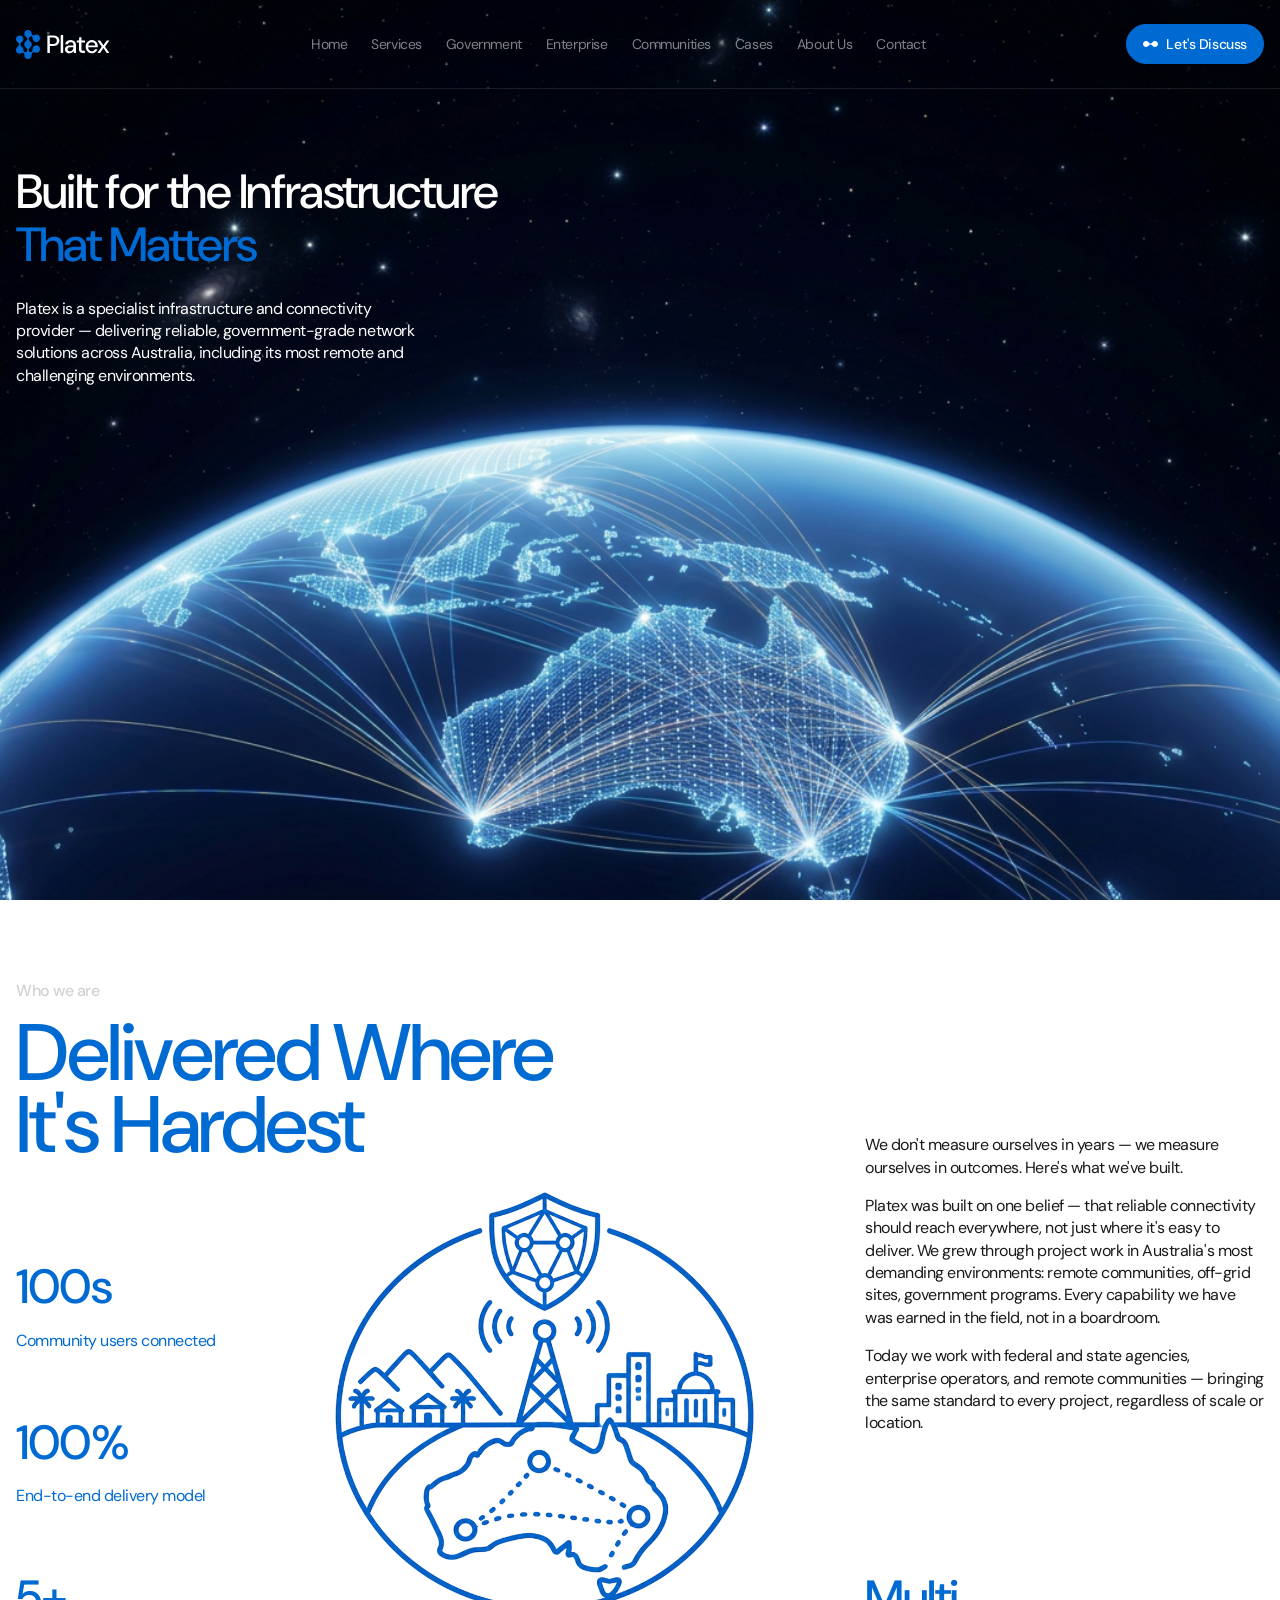
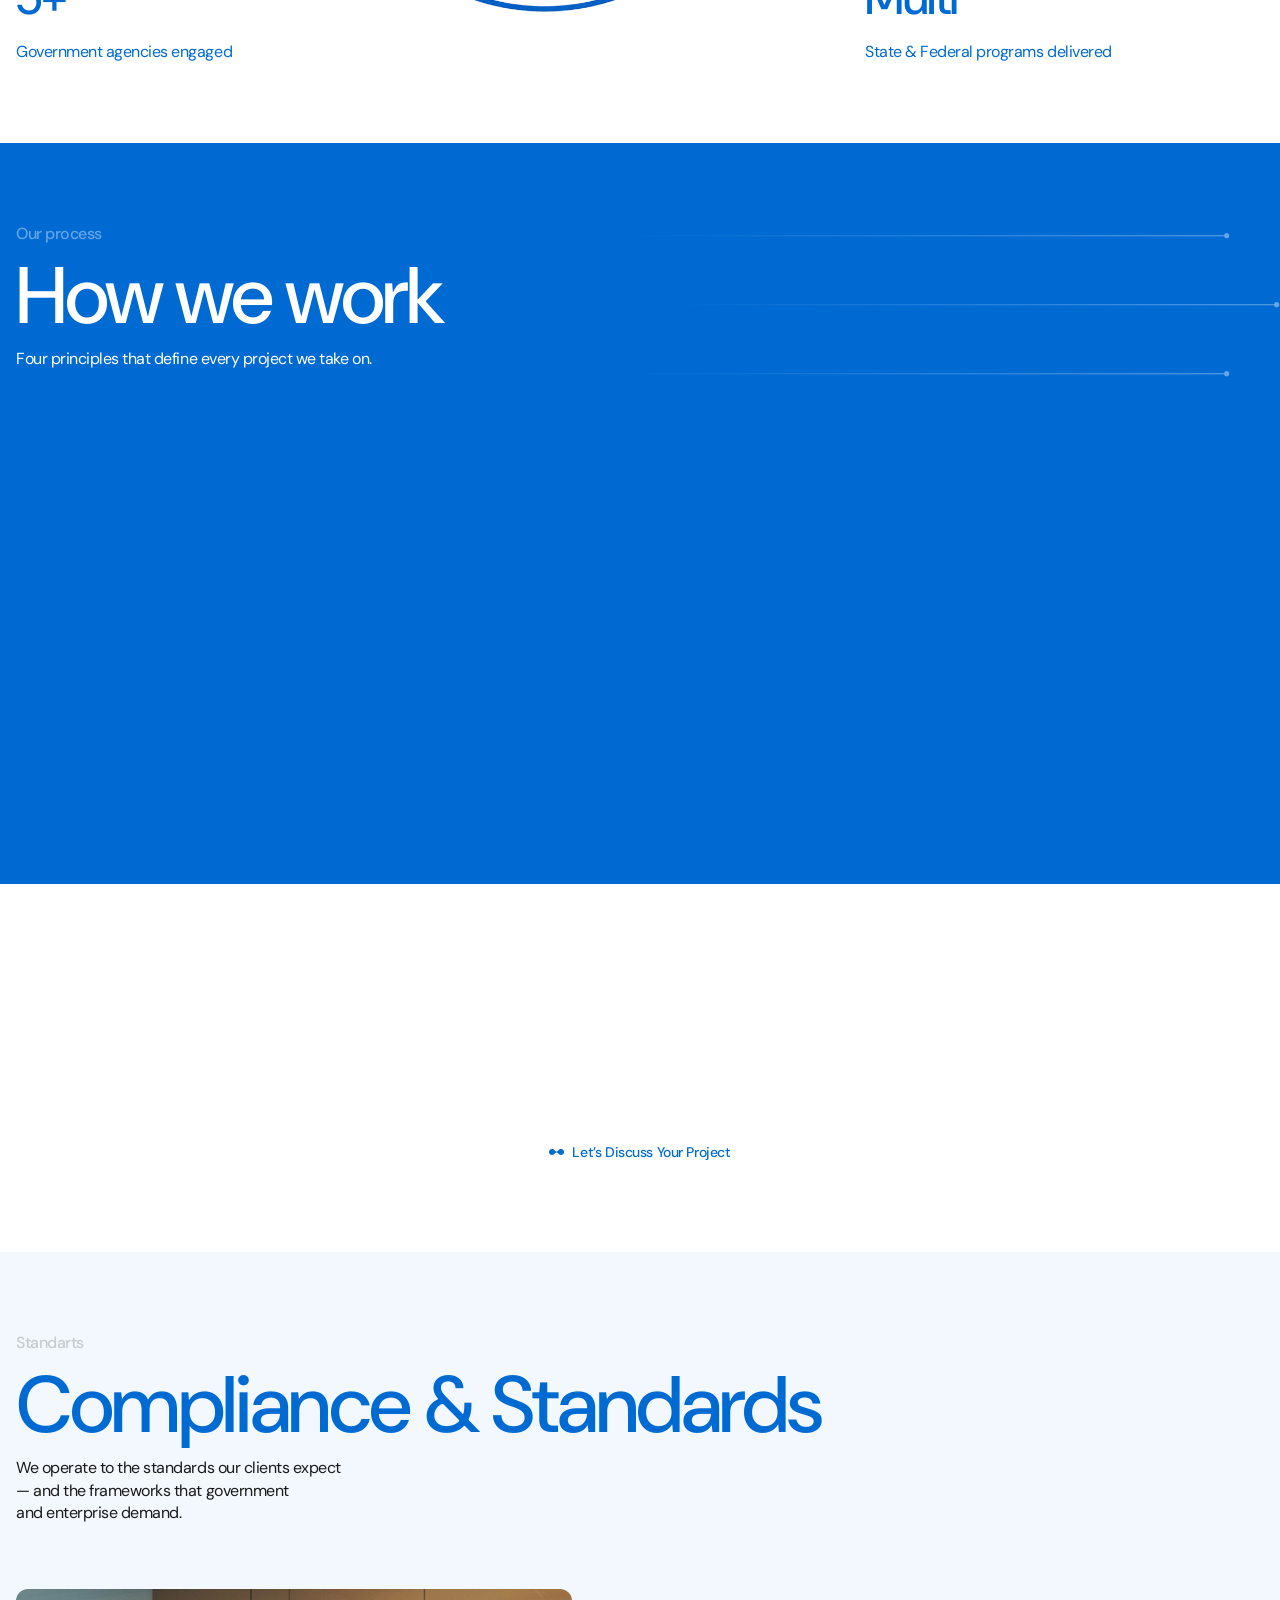
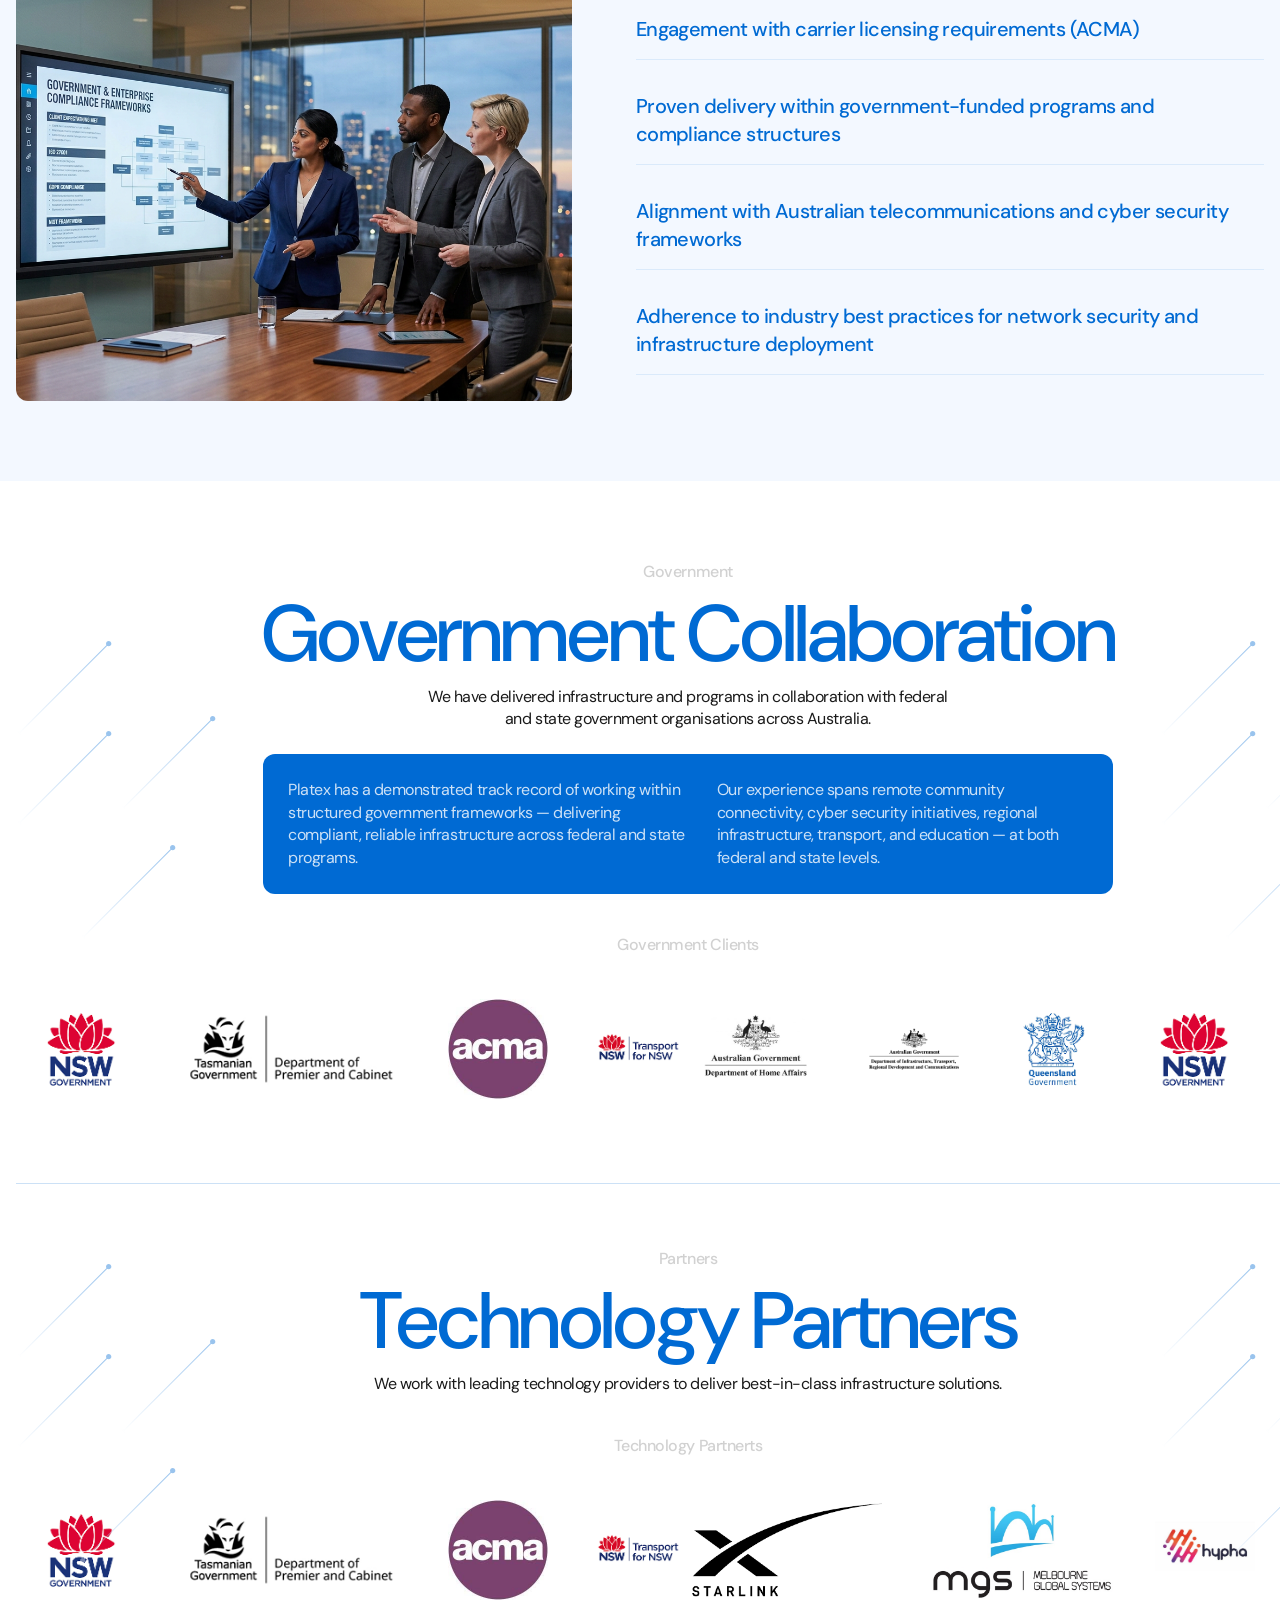
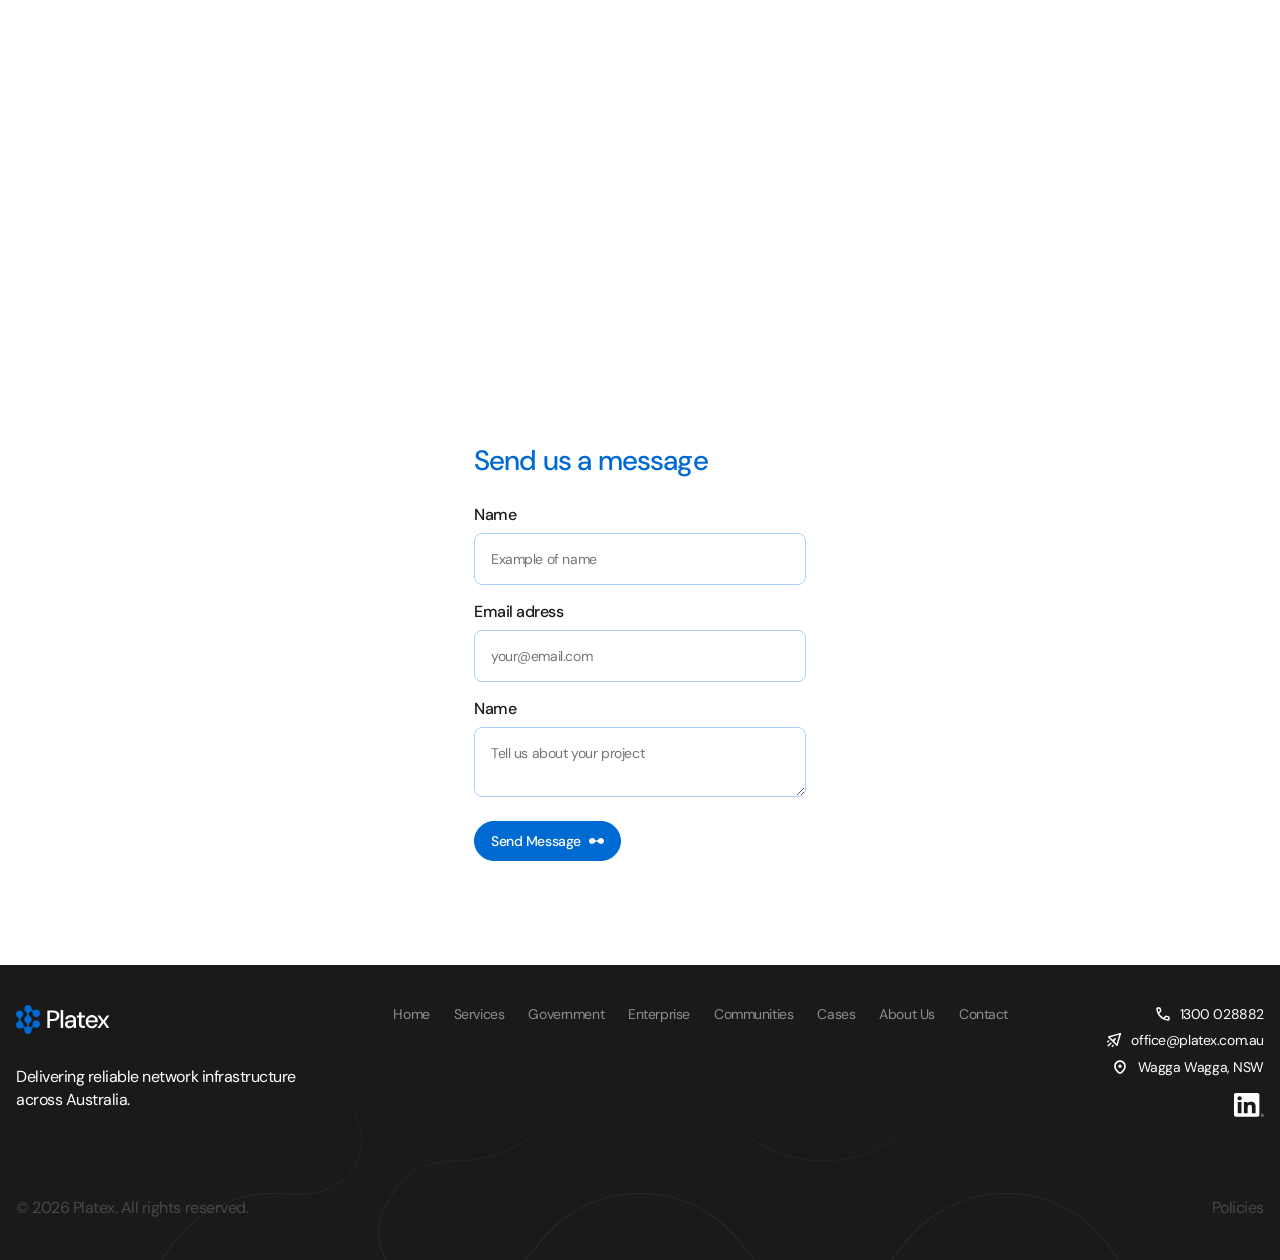
==== about.html @ 0425f337 "Add files via upload" ====
<!doctype html>
<html lang="en">

<head>
	<title>Home | Platex</title>
	<meta charset="UTF-8">
	<meta name="format-detection" content="telephone=no">
	<!-- <style>body{opacity: 0;}</style> -->
	<link rel="stylesheet" href="css/style.min.css?_v=20260615145434">
	<link rel="shortcut icon" href="favicon.ico">
	<!-- <meta name="robots" content="noindex, nofollow"> -->
	<meta name="viewport" content="width=device-width, initial-scale=1.0">
</head>

<body>
	<div class="wrapper">
		<header class="header">
			<div class="header__container">
				<a href="index.html" class="header__logo">
					<img src="img/logo.svg" alt="" class="header__img" />
					<img src="img/logo-white.svg" alt="" class="header__img-white" />
				</a>
				<div class="header__menu menu">
					<button type="button" class="menu__icon icon-menu"><span></span></button>
					<nav class="menu__body">
						<img src="img/header-decore.png" alt="" class="menu__decor" />
						<ul class="menu__list">
							<li class="menu__item"><a href="" class="menu__link">Home</a></li>
							<li class="menu__item"><a href="" class="menu__link">Services</a></li>
							<li class="menu__item">
								<a href="" class="menu__link">Government</a>
							</li>
							<li class="menu__item">
								<a href="" class="menu__link">Enterprise</a>
							</li>
							<li class="menu__item">
								<a href="" class="menu__link">Communities</a>
							</li>
							<li class="menu__item"><a href="" class="menu__link">Cases</a></li>
							<li class="menu__item">
								<a href="about.html" class="menu__link">About Us </a>
							</li>
							<li class="menu__item">
								<a href="contacts.html" class="menu__link">Contact</a>
							</li>
						</ul>
						<div class="menu__actions">
							<a href="" class="menu__actioncall">
								<img src="img/icon-phone.svg" alt="Image" />
							</a>
							<a href="" class="menu__actionlinkedin">
								<img src="img/icon-linkedin.svg" alt="Image" />
							</a>
						</div>
					</nav>
				</div>
				<a href="" class="header__btn btn">
					<svg class="btn__svg" xmlns="http://www.w3.org/2000/svg" width="15" height="6" viewBox="0 0 15 6" fill="none">
						<path d="M2.62268e-07 3C1.1742e-07 4.65687 1.37756 6 3.07692 6C4.08319 5.99999 4.97648 5.52901 5.53777 4.80081C6.0259 4.16751 6.68749 3.56268 7.5 3.56268C8.31251 3.56268 8.9741 4.16751 9.46223 4.80081C10.0235 5.52901 10.9168 5.99999 11.9231 6C13.6224 6 15 4.65687 15 3C15 1.34313 13.6224 -5.97268e-07 11.9231 -7.4583e-07C10.9166 9.65659e-06 10.023 0.471244 9.46171 1.19976C8.9738 1.83303 8.31235 2.43777 7.5 2.43777C6.68765 2.43777 6.0262 1.83303 5.53829 1.19976C4.97698 0.471243 4.08344 9.05922e-06 3.07692 -1.51919e-06C1.37758 -1.66775e-06 2.52026e-05 1.34315 2.62268e-07 3Z" fill="" />
					</svg>
					<span class="btn__text">Let's discuss</span>
				</a>
			</div>
		</header>

		<main class="page">
			<section class="hero-single">
				<div class="hero-single__container">
					<img src="img/hero-bg.png" alt="" class="hero-single__bg" />
					<h1 class="hero-single__title white title-small">
						<span>Built for the Infrastructure</span>
						<span class="blue">That Matters</span>
					</h1>
					<p class="hero-single__descriptions white">
						<span>Platex is a specialist infrastructure and connectivity</span>
						<span>provider — delivering reliable, government-grade network</span>
						<span>solutions across Australia, including its most remote and</span>
						<span>challenging environments.</span>
					</p>
				</div>
			</section>
			<section class="whoweare">
				<div class="whoweare__container">
					<div class="whoweare__titles titles">
						<p class="whoweare__subtitle subtitle">Who we are</p>
						<h2 class="whoweare__title title2 blue">
							<span>Delivered Where</span>
							<span>It's Hardest</span>
						</h2>
					</div>
					<div class="whoweare__content content-whoweare">
						<div class="content-whoweare__items">
							<div class="content-whoweare__item item-whoweare blue">
								<h3 class="item-whoweare__title">100s</h3>
								<p class="item-whoweare__descriptions descriptions">
									Community users connected
								</p>
							</div>
							<div class="content-whoweare__item item-whoweare blue">
								<h3 class="item-whoweare__title">100%</h3>
								<p class="item-whoweare__descriptions descriptions">
									End-to-end delivery model
								</p>
							</div>
							<div class="content-whoweare__item item-whoweare blue">
								<h3 class="item-whoweare__title">5+</h3>
								<p class="item-whoweare__descriptions descriptions">
									Government agencies engaged
								</p>
							</div>
						</div>
						<img src="img/whoweare-img.png" alt="image" class="content-whoweare__img" />
						<div class="content-whoweare__descriptions">
							<div class="content-whoweare__text">
								<span class="content-whoweare__paragraph">We don't measure ourselves in years — we measure ourselves
									in outcomes. Here's what we've built.</span>
								<span class="content-whoweare__paragraph">Platex was built on one belief — that reliable connectivity
									should reach everywhere, not just where it's easy to
									deliver. We grew through project work in Australia's most
									demanding environments: remote communities, off-grid sites,
									government programs. Every capability we have was earned in
									the field, not in a boardroom.</span>
								<span class="content-whoweare__paragraph">Today we work with federal and state agencies, enterprise
									operators, and remote communities — bringing the same
									standard to every project, regardless of scale or
									location.</span>
							</div>
							<div data-da=".content-whoweare__items, 768" class="content-whoweare__item item-whoweare blue">
								<h3 class="item-whoweare__title">Multi</h3>
								<p class="item-whoweare__descriptions descriptions">
									State & Federal programs delivered
								</p>
							</div>
						</div>
					</div>
				</div>
			</section>
			<section class="procees">
				<div class="procees__container">
					<div class="procees__decors">
						<svg class="procees__decore1" xmlns="http://www.w3.org/2000/svg" width="605" height="6" viewBox="0 0 605 6" fill="none">
							<path d="M2.66699 5.33317C4.13975 5.33317 5.33366 4.13926 5.33366 2.6665C5.33366 1.19374 4.13975 -0.000162711 2.66699 -0.00016284C1.19423 -0.000162969 0.00032557 1.19374 0.000325441 2.6665C0.000325313 4.13926 1.19423 5.33317 2.66699 5.33317ZM601.667 5.33322C603.14 5.33322 604.334 4.13932 604.334 2.66656C604.334 1.1938 603.14 -0.000110345 601.667 -0.000110474C600.194 -0.000110602 599 1.1938 599 2.66656C599 4.13932 600.194 5.33322 601.667 5.33322ZM2.66699 2.6665L2.66699 3.1665L601.667 3.16656L601.667 2.66656L601.667 2.16656L2.66699 2.1665L2.66699 2.6665Z" fill="url(#paint0_linear_4362_26)" fill-opacity="0.4" />
							<defs>
								<linearGradient id="paint0_linear_4362_26" x1="2.66699" y1="2.1665" x2="601.667" y2="2.16656" gradientUnits="userSpaceOnUse">
									<stop stop-color="#006AD3" />
									<stop offset="1" stop-color="white" />
								</linearGradient>
							</defs>
						</svg>
						<svg class="procees__decore2" xmlns="http://www.w3.org/2000/svg" width="605" height="6" viewBox="0 0 605 6" fill="none">
							<path d="M2.66699 5.33317C4.13975 5.33317 5.33366 4.13926 5.33366 2.6665C5.33366 1.19374 4.13975 -0.000162711 2.66699 -0.00016284C1.19423 -0.000162969 0.00032557 1.19374 0.000325441 2.6665C0.000325313 4.13926 1.19423 5.33317 2.66699 5.33317ZM601.667 5.33322C603.14 5.33322 604.334 4.13932 604.334 2.66656C604.334 1.1938 603.14 -0.000110345 601.667 -0.000110474C600.194 -0.000110602 599 1.1938 599 2.66656C599 4.13932 600.194 5.33322 601.667 5.33322ZM2.66699 2.6665L2.66699 3.1665L601.667 3.16656L601.667 2.66656L601.667 2.16656L2.66699 2.1665L2.66699 2.6665Z" fill="url(#paint0_linear_4362_26)" fill-opacity="0.4" />
							<defs>
								<linearGradient id="paint0_linear_4362_26" x1="2.66699" y1="2.1665" x2="601.667" y2="2.16656" gradientUnits="userSpaceOnUse">
									<stop stop-color="#006AD3" />
									<stop offset="1" stop-color="white" />
								</linearGradient>
							</defs>
						</svg>
						<svg class="procees__decore3" xmlns="http://www.w3.org/2000/svg" width="605" height="6" viewBox="0 0 605 6" fill="none">
							<path d="M2.66699 5.33317C4.13975 5.33317 5.33366 4.13926 5.33366 2.6665C5.33366 1.19374 4.13975 -0.000162711 2.66699 -0.00016284C1.19423 -0.000162969 0.00032557 1.19374 0.000325441 2.6665C0.000325313 4.13926 1.19423 5.33317 2.66699 5.33317ZM601.667 5.33322C603.14 5.33322 604.334 4.13932 604.334 2.66656C604.334 1.1938 603.14 -0.000110345 601.667 -0.000110474C600.194 -0.000110602 599 1.1938 599 2.66656C599 4.13932 600.194 5.33322 601.667 5.33322ZM2.66699 2.6665L2.66699 3.1665L601.667 3.16656L601.667 2.66656L601.667 2.16656L2.66699 2.1665L2.66699 2.6665Z" fill="url(#paint0_linear_4362_26)" fill-opacity="0.4" />
							<defs>
								<linearGradient id="paint0_linear_4362_26" x1="2.66699" y1="2.1665" x2="601.667" y2="2.16656" gradientUnits="userSpaceOnUse">
									<stop stop-color="#006AD3" />
									<stop offset="1" stop-color="white" />
								</linearGradient>
							</defs>
						</svg>
					</div>
					<div class="procees__titles titles">
						<p class="procees__subtitle subtitle">Our process</p>
						<h2 class="procees__title title2 white">How we work</h2>
						<p class="procees__descriptions descriptions white">
							Four principles that define every project we take on.
						</p>
					</div>
					<div data-watch class="procees__cards cards-procees">
						<div class="cards-procees__card">
							<div class="cards-procees__top">
								<div class="cards-procees__numb">01</div>
								<div class="cards-procees__title">Delivery-Focused</div>
							</div>
							<p class="cards-procees__descriptions descriptions">
								We prioritise execution — delivering fully operational
								solutions, not just plans or designs. Every engagement ends
								with infrastructure that works in the real world.
							</p>
						</div>
						<div class="cards-procees__card">
							<div class="cards-procees__top">
								<div class="cards-procees__numb">02</div>
								<div class="cards-procees__title">
									Built for Real Environments
								</div>
							</div>
							<p class="cards-procees__descriptions descriptions">
								Our solutions are engineered for remote, harsh, and
								infrastructure-limited conditions — not ideal scenarios. If
								the environment is challenging, that's where we perform best.
							</p>
						</div>
						<div class="cards-procees__card">
							<div class="cards-procees__top">
								<div class="cards-procees__numb">03</div>
								<div class="cards-procees__title">
									Government-Grade Standards
								</div>
							</div>
							<p class="cards-procees__descriptions descriptions">
								We align with government expectations for security,
								compliance, reliability, and reporting — across every project,
								not just government contracts.
							</p>
						</div>
						<div class="cards-procees__card">
							<div class="cards-procees__top">
								<div class="cards-procees__numb">04</div>
								<div class="cards-procees__title">
									End-to-End Responsibility
								</div>
							</div>
							<p class="cards-procees__descriptions descriptions">
								We take ownership across the full project lifecycle — from
								concept through to deployment and ongoing support. One
								partner, full accountability.
							</p>
						</div>
					</div>
				</div>
			</section>
			<section class="cta">
				<div class="cta__container">
					<h2 class="cta__title title">
						Already know what you need? Let's talk
					</h2>
					<a href="" class="cta__btn btn white-btn">
						<svg class="btn__svg" xmlns="http://www.w3.org/2000/svg" width="15" height="6" viewBox="0 0 15 6" fill="none">
							<path d="M2.62268e-07 3C1.1742e-07 4.65687 1.37756 6 3.07692 6C4.08319 5.99999 4.97648 5.52901 5.53777 4.80081C6.0259 4.16751 6.68749 3.56268 7.5 3.56268C8.31251 3.56268 8.9741 4.16751 9.46223 4.80081C10.0235 5.52901 10.9168 5.99999 11.9231 6C13.6224 6 15 4.65687 15 3C15 1.34313 13.6224 -5.97268e-07 11.9231 -7.4583e-07C10.9166 9.65659e-06 10.023 0.471244 9.46171 1.19976C8.9738 1.83303 8.31235 2.43777 7.5 2.43777C6.68765 2.43777 6.0262 1.83303 5.53829 1.19976C4.97698 0.471243 4.08344 9.05922e-06 3.07692 -1.51919e-06C1.37758 -1.66775e-06 2.52026e-05 1.34315 2.62268e-07 3Z" fill="" />
						</svg>
						<span class="btn__text">Let’s discuss your project</span>
					</a>
				</div>
			</section>
			<section class="standarts">
				<div class="standarts__container">
					<div class="standarts__titles titles">
						<p class="standarts__subtitle subtitle">Standarts</p>
						<h2 class="standarts__title title2 blue">
							Compliance & Standards
						</h2>
						<p class="standarts__descriptions descriptions">
							<span>We operate to the standards our clients expect</span>
							<span>— and the frameworks that government</span>
							<span>and enterprise demand.</span>
						</p>
					</div>
					<div class="standarts__content content-standarts">
						<div class="content-standarts__img">
							<img src="img/standarts-img.png" alt="Image" />
						</div>
						<div class="content-standarts__items">
							<div class="content-standarts__item blue">
								<p>Engagement with carrier licensing requirements (ACMA)</p>
							</div>
							<div class="content-standarts__item blue">
								<p>
									Proven delivery within government-funded programs and
									compliance structures
								</p>
							</div>
							<div class="content-standarts__item blue">
								<p>
									Alignment with Australian telecommunications and cyber
									security frameworks
								</p>
							</div>
							<div class="content-standarts__item blue">
								<p>
									Adherence to industry best practices for network security
									and infrastructure deployment
								</p>
							</div>
						</div>
					</div>
				</div>
			</section>
			<section class="partners">
				<div class="partners__container">
					<div class="partners__top top-partners">
						<div class="partners__decors">
							<svg class="partners__decore1" xmlns="http://www.w3.org/2000/svg" width="96" height="96" viewBox="0 0 96 96" fill="none">
								<path d="M90.7814 0.781374C89.74 1.82277 89.74 3.51121 90.7814 4.55261C91.8228 5.59401 93.5112 5.59401 94.5526 4.55261C95.594 3.51121 95.594 1.82277 94.5526 0.781374C93.5112 -0.260024 91.8228 -0.260024 90.7814 0.781374ZM0.781376 90.7814C-0.260025 91.8228 -0.260026 93.5112 0.781372 94.5526C1.82277 95.594 3.51121 95.594 4.55261 94.5526C5.59401 93.5112 5.59401 91.8228 4.55261 90.7814C3.51121 89.74 1.82277 89.74 0.781376 90.7814ZM92.667 2.66699L92.3134 2.31344L2.31344 92.3134L2.66699 92.667L3.02055 93.0205L93.0205 3.02055L92.667 2.66699Z" fill="url(#paint0_linear_4364_364)" fill-opacity="0.4" />
								<defs>
									<linearGradient id="paint0_linear_4364_364" x1="93.0205" y1="3.02055" x2="3.02055" y2="93.0205" gradientUnits="userSpaceOnUse">
										<stop stop-color="#006AD3" />
										<stop offset="1" stop-color="white" />
									</linearGradient>
								</defs>
							</svg>
							<svg class="partners__decore2" xmlns="http://www.w3.org/2000/svg" width="96" height="96" viewBox="0 0 96 96" fill="none">
								<path d="M90.7814 0.781374C89.74 1.82277 89.74 3.51121 90.7814 4.55261C91.8228 5.59401 93.5112 5.59401 94.5526 4.55261C95.594 3.51121 95.594 1.82277 94.5526 0.781374C93.5112 -0.260024 91.8228 -0.260024 90.7814 0.781374ZM0.781376 90.7814C-0.260025 91.8228 -0.260026 93.5112 0.781372 94.5526C1.82277 95.594 3.51121 95.594 4.55261 94.5526C5.59401 93.5112 5.59401 91.8228 4.55261 90.7814C3.51121 89.74 1.82277 89.74 0.781376 90.7814ZM92.667 2.66699L92.3134 2.31344L2.31344 92.3134L2.66699 92.667L3.02055 93.0205L93.0205 3.02055L92.667 2.66699Z" fill="url(#paint0_linear_4364_364)" fill-opacity="0.4" />
								<defs>
									<linearGradient id="paint0_linear_4364_364" x1="93.0205" y1="3.02055" x2="3.02055" y2="93.0205" gradientUnits="userSpaceOnUse">
										<stop stop-color="#006AD3" />
										<stop offset="1" stop-color="white" />
									</linearGradient>
								</defs>
							</svg>
							<svg class="partners__decore3" xmlns="http://www.w3.org/2000/svg" width="96" height="96" viewBox="0 0 96 96" fill="none">
								<path d="M90.7814 0.781374C89.74 1.82277 89.74 3.51121 90.7814 4.55261C91.8228 5.59401 93.5112 5.59401 94.5526 4.55261C95.594 3.51121 95.594 1.82277 94.5526 0.781374C93.5112 -0.260024 91.8228 -0.260024 90.7814 0.781374ZM0.781376 90.7814C-0.260025 91.8228 -0.260026 93.5112 0.781372 94.5526C1.82277 95.594 3.51121 95.594 4.55261 94.5526C5.59401 93.5112 5.59401 91.8228 4.55261 90.7814C3.51121 89.74 1.82277 89.74 0.781376 90.7814ZM92.667 2.66699L92.3134 2.31344L2.31344 92.3134L2.66699 92.667L3.02055 93.0205L93.0205 3.02055L92.667 2.66699Z" fill="url(#paint0_linear_4364_364)" fill-opacity="0.4" />
								<defs>
									<linearGradient id="paint0_linear_4364_364" x1="93.0205" y1="3.02055" x2="3.02055" y2="93.0205" gradientUnits="userSpaceOnUse">
										<stop stop-color="#006AD3" />
										<stop offset="1" stop-color="white" />
									</linearGradient>
								</defs>
							</svg>
							<svg class="partners__decore4" xmlns="http://www.w3.org/2000/svg" width="96" height="96" viewBox="0 0 96 96" fill="none">
								<path d="M90.7814 0.781374C89.74 1.82277 89.74 3.51121 90.7814 4.55261C91.8228 5.59401 93.5112 5.59401 94.5526 4.55261C95.594 3.51121 95.594 1.82277 94.5526 0.781374C93.5112 -0.260024 91.8228 -0.260024 90.7814 0.781374ZM0.781376 90.7814C-0.260025 91.8228 -0.260026 93.5112 0.781372 94.5526C1.82277 95.594 3.51121 95.594 4.55261 94.5526C5.59401 93.5112 5.59401 91.8228 4.55261 90.7814C3.51121 89.74 1.82277 89.74 0.781376 90.7814ZM92.667 2.66699L92.3134 2.31344L2.31344 92.3134L2.66699 92.667L3.02055 93.0205L93.0205 3.02055L92.667 2.66699Z" fill="url(#paint0_linear_4364_364)" fill-opacity="0.4" />
								<defs>
									<linearGradient id="paint0_linear_4364_364" x1="93.0205" y1="3.02055" x2="3.02055" y2="93.0205" gradientUnits="userSpaceOnUse">
										<stop stop-color="#006AD3" />
										<stop offset="1" stop-color="white" />
									</linearGradient>
								</defs>
							</svg>
						</div>
						<div class="partners__decors2">
							<svg class="partners__decore5" xmlns="http://www.w3.org/2000/svg" width="96" height="96" viewBox="0 0 96 96" fill="none">
								<path d="M90.7814 0.781374C89.74 1.82277 89.74 3.51121 90.7814 4.55261C91.8228 5.59401 93.5112 5.59401 94.5526 4.55261C95.594 3.51121 95.594 1.82277 94.5526 0.781374C93.5112 -0.260024 91.8228 -0.260024 90.7814 0.781374ZM0.781376 90.7814C-0.260025 91.8228 -0.260026 93.5112 0.781372 94.5526C1.82277 95.594 3.51121 95.594 4.55261 94.5526C5.59401 93.5112 5.59401 91.8228 4.55261 90.7814C3.51121 89.74 1.82277 89.74 0.781376 90.7814ZM92.667 2.66699L92.3134 2.31344L2.31344 92.3134L2.66699 92.667L3.02055 93.0205L93.0205 3.02055L92.667 2.66699Z" fill="url(#paint0_linear_4364_364)" fill-opacity="0.4" />
								<defs>
									<linearGradient id="paint0_linear_4364_364" x1="93.0205" y1="3.02055" x2="3.02055" y2="93.0205" gradientUnits="userSpaceOnUse">
										<stop stop-color="#006AD3" />
										<stop offset="1" stop-color="white" />
									</linearGradient>
								</defs>
							</svg>
							<svg class="partners__decore6" xmlns="http://www.w3.org/2000/svg" width="96" height="96" viewBox="0 0 96 96" fill="none">
								<path d="M90.7814 0.781374C89.74 1.82277 89.74 3.51121 90.7814 4.55261C91.8228 5.59401 93.5112 5.59401 94.5526 4.55261C95.594 3.51121 95.594 1.82277 94.5526 0.781374C93.5112 -0.260024 91.8228 -0.260024 90.7814 0.781374ZM0.781376 90.7814C-0.260025 91.8228 -0.260026 93.5112 0.781372 94.5526C1.82277 95.594 3.51121 95.594 4.55261 94.5526C5.59401 93.5112 5.59401 91.8228 4.55261 90.7814C3.51121 89.74 1.82277 89.74 0.781376 90.7814ZM92.667 2.66699L92.3134 2.31344L2.31344 92.3134L2.66699 92.667L3.02055 93.0205L93.0205 3.02055L92.667 2.66699Z" fill="url(#paint0_linear_4364_364)" fill-opacity="0.4" />
								<defs>
									<linearGradient id="paint0_linear_4364_364" x1="93.0205" y1="3.02055" x2="3.02055" y2="93.0205" gradientUnits="userSpaceOnUse">
										<stop stop-color="#006AD3" />
										<stop offset="1" stop-color="white" />
									</linearGradient>
								</defs>
							</svg>
							<svg class="partners__decore7" xmlns="http://www.w3.org/2000/svg" width="96" height="96" viewBox="0 0 96 96" fill="none">
								<path d="M90.7814 0.781374C89.74 1.82277 89.74 3.51121 90.7814 4.55261C91.8228 5.59401 93.5112 5.59401 94.5526 4.55261C95.594 3.51121 95.594 1.82277 94.5526 0.781374C93.5112 -0.260024 91.8228 -0.260024 90.7814 0.781374ZM0.781376 90.7814C-0.260025 91.8228 -0.260026 93.5112 0.781372 94.5526C1.82277 95.594 3.51121 95.594 4.55261 94.5526C5.59401 93.5112 5.59401 91.8228 4.55261 90.7814C3.51121 89.74 1.82277 89.74 0.781376 90.7814ZM92.667 2.66699L92.3134 2.31344L2.31344 92.3134L2.66699 92.667L3.02055 93.0205L93.0205 3.02055L92.667 2.66699Z" fill="url(#paint0_linear_4364_364)" fill-opacity="0.4" />
								<defs>
									<linearGradient id="paint0_linear_4364_364" x1="93.0205" y1="3.02055" x2="3.02055" y2="93.0205" gradientUnits="userSpaceOnUse">
										<stop stop-color="#006AD3" />
										<stop offset="1" stop-color="white" />
									</linearGradient>
								</defs>
							</svg>
							<svg class="partners__decore8" xmlns="http://www.w3.org/2000/svg" width="96" height="96" viewBox="0 0 96 96" fill="none">
								<path d="M90.7814 0.781374C89.74 1.82277 89.74 3.51121 90.7814 4.55261C91.8228 5.59401 93.5112 5.59401 94.5526 4.55261C95.594 3.51121 95.594 1.82277 94.5526 0.781374C93.5112 -0.260024 91.8228 -0.260024 90.7814 0.781374ZM0.781376 90.7814C-0.260025 91.8228 -0.260026 93.5112 0.781372 94.5526C1.82277 95.594 3.51121 95.594 4.55261 94.5526C5.59401 93.5112 5.59401 91.8228 4.55261 90.7814C3.51121 89.74 1.82277 89.74 0.781376 90.7814ZM92.667 2.66699L92.3134 2.31344L2.31344 92.3134L2.66699 92.667L3.02055 93.0205L93.0205 3.02055L92.667 2.66699Z" fill="url(#paint0_linear_4364_364)" fill-opacity="0.4" />
								<defs>
									<linearGradient id="paint0_linear_4364_364" x1="93.0205" y1="3.02055" x2="3.02055" y2="93.0205" gradientUnits="userSpaceOnUse">
										<stop stop-color="#006AD3" />
										<stop offset="1" stop-color="white" />
									</linearGradient>
								</defs>
							</svg>
						</div>
						<div class="top-partners__titles titles">
							<p class="top-partners__subtitle subtitle">Government</p>
							<h2 class="top-partners__title title2 blue">
								Government Collaboration
							</h2>
							<p class="top-partners__descriptions descriptions">
								We have delivered infrastructure and programs in collaboration
								with federal and state government organisations across
								Australia.
							</p>
						</div>
						<div class="top-partners__text">
							<p class="top-partners__paragraph descriptions">
								Platex has a demonstrated track record of working within
								structured government frameworks — delivering compliant,
								reliable infrastructure across federal and state programs.
							</p>
							<p class="top-partners__paragraph descriptions">
								Our experience spans remote community connectivity, cyber
								security initiatives, regional infrastructure, transport, and
								education — at both federal and state levels.
							</p>
						</div>
						<div class="partners__block">
							<h2 class="partners__subtitle subtitle text-centred">
								Government Clients
							</h2>
							<div class="partners__track-wrap">
								<div class="partners__track partners__track--left">
									<div class="partners__list">
										<!-- Перший набір -->
										<div class="partners__item">
											<img src="img/partners1.png" alt="image" />
										</div>
										<div class="partners__item">
											<img src="img/partners2.png" alt="image" />
										</div>
										<div class="partners__item">
											<img src="img/partners3.png" alt="image" />
										</div>
										<div class="partners__item">
											<img src="img/partners4.png" alt="image" />
										</div>
										<div class="partners__item">
											<img src="img/partners5.png" alt="image" />
										</div>
										<div class="partners__item">
											<img src="img/partners6.png" alt="image" />
										</div>
										<div class="partners__item">
											<img src="img/partners7.png" alt="image" />
										</div>
										<!-- ... інші партнери -->
									</div>
									<!-- Дублікат для безшовного циклу -->
									<div class="partners__list" aria-hidden="true">
										<!-- ті самі елементи -->
										<div class="partners__item">
											<img src="img/partners1.png" alt="image" />
										</div>
										<div class="partners__item">
											<img src="img/partners2.png" alt="image" />
										</div>
										<div class="partners__item">
											<img src="img/partners3.png" alt="image" />
										</div>
										<div class="partners__item">
											<img src="img/partners4.png" alt="image" />
										</div>
										<div class="partners__item">
											<img src="img/partners5.png" alt="image" />
										</div>
										<div class="partners__item">
											<img src="img/partners6.png" alt="image" />
										</div>
										<div class="partners__item">
											<img src="img/partners7.png" alt="image" />
										</div>
									</div>
								</div>
							</div>
						</div>
					</div>
					<div class="partners__bot bot-partners">
						<div class="partners__decors">
							<svg class="partners__decore1" xmlns="http://www.w3.org/2000/svg" width="96" height="96" viewBox="0 0 96 96" fill="none">
								<path d="M90.7814 0.781374C89.74 1.82277 89.74 3.51121 90.7814 4.55261C91.8228 5.59401 93.5112 5.59401 94.5526 4.55261C95.594 3.51121 95.594 1.82277 94.5526 0.781374C93.5112 -0.260024 91.8228 -0.260024 90.7814 0.781374ZM0.781376 90.7814C-0.260025 91.8228 -0.260026 93.5112 0.781372 94.5526C1.82277 95.594 3.51121 95.594 4.55261 94.5526C5.59401 93.5112 5.59401 91.8228 4.55261 90.7814C3.51121 89.74 1.82277 89.74 0.781376 90.7814ZM92.667 2.66699L92.3134 2.31344L2.31344 92.3134L2.66699 92.667L3.02055 93.0205L93.0205 3.02055L92.667 2.66699Z" fill="url(#paint0_linear_4364_364)" fill-opacity="0.4" />
								<defs>
									<linearGradient id="paint0_linear_4364_364" x1="93.0205" y1="3.02055" x2="3.02055" y2="93.0205" gradientUnits="userSpaceOnUse">
										<stop stop-color="#006AD3" />
										<stop offset="1" stop-color="white" />
									</linearGradient>
								</defs>
							</svg>
							<svg class="partners__decore2" xmlns="http://www.w3.org/2000/svg" width="96" height="96" viewBox="0 0 96 96" fill="none">
								<path d="M90.7814 0.781374C89.74 1.82277 89.74 3.51121 90.7814 4.55261C91.8228 5.59401 93.5112 5.59401 94.5526 4.55261C95.594 3.51121 95.594 1.82277 94.5526 0.781374C93.5112 -0.260024 91.8228 -0.260024 90.7814 0.781374ZM0.781376 90.7814C-0.260025 91.8228 -0.260026 93.5112 0.781372 94.5526C1.82277 95.594 3.51121 95.594 4.55261 94.5526C5.59401 93.5112 5.59401 91.8228 4.55261 90.7814C3.51121 89.74 1.82277 89.74 0.781376 90.7814ZM92.667 2.66699L92.3134 2.31344L2.31344 92.3134L2.66699 92.667L3.02055 93.0205L93.0205 3.02055L92.667 2.66699Z" fill="url(#paint0_linear_4364_364)" fill-opacity="0.4" />
								<defs>
									<linearGradient id="paint0_linear_4364_364" x1="93.0205" y1="3.02055" x2="3.02055" y2="93.0205" gradientUnits="userSpaceOnUse">
										<stop stop-color="#006AD3" />
										<stop offset="1" stop-color="white" />
									</linearGradient>
								</defs>
							</svg>
							<svg class="partners__decore3" xmlns="http://www.w3.org/2000/svg" width="96" height="96" viewBox="0 0 96 96" fill="none">
								<path d="M90.7814 0.781374C89.74 1.82277 89.74 3.51121 90.7814 4.55261C91.8228 5.59401 93.5112 5.59401 94.5526 4.55261C95.594 3.51121 95.594 1.82277 94.5526 0.781374C93.5112 -0.260024 91.8228 -0.260024 90.7814 0.781374ZM0.781376 90.7814C-0.260025 91.8228 -0.260026 93.5112 0.781372 94.5526C1.82277 95.594 3.51121 95.594 4.55261 94.5526C5.59401 93.5112 5.59401 91.8228 4.55261 90.7814C3.51121 89.74 1.82277 89.74 0.781376 90.7814ZM92.667 2.66699L92.3134 2.31344L2.31344 92.3134L2.66699 92.667L3.02055 93.0205L93.0205 3.02055L92.667 2.66699Z" fill="url(#paint0_linear_4364_364)" fill-opacity="0.4" />
								<defs>
									<linearGradient id="paint0_linear_4364_364" x1="93.0205" y1="3.02055" x2="3.02055" y2="93.0205" gradientUnits="userSpaceOnUse">
										<stop stop-color="#006AD3" />
										<stop offset="1" stop-color="white" />
									</linearGradient>
								</defs>
							</svg>
							<svg class="partners__decore4" xmlns="http://www.w3.org/2000/svg" width="96" height="96" viewBox="0 0 96 96" fill="none">
								<path d="M90.7814 0.781374C89.74 1.82277 89.74 3.51121 90.7814 4.55261C91.8228 5.59401 93.5112 5.59401 94.5526 4.55261C95.594 3.51121 95.594 1.82277 94.5526 0.781374C93.5112 -0.260024 91.8228 -0.260024 90.7814 0.781374ZM0.781376 90.7814C-0.260025 91.8228 -0.260026 93.5112 0.781372 94.5526C1.82277 95.594 3.51121 95.594 4.55261 94.5526C5.59401 93.5112 5.59401 91.8228 4.55261 90.7814C3.51121 89.74 1.82277 89.74 0.781376 90.7814ZM92.667 2.66699L92.3134 2.31344L2.31344 92.3134L2.66699 92.667L3.02055 93.0205L93.0205 3.02055L92.667 2.66699Z" fill="url(#paint0_linear_4364_364)" fill-opacity="0.4" />
								<defs>
									<linearGradient id="paint0_linear_4364_364" x1="93.0205" y1="3.02055" x2="3.02055" y2="93.0205" gradientUnits="userSpaceOnUse">
										<stop stop-color="#006AD3" />
										<stop offset="1" stop-color="white" />
									</linearGradient>
								</defs>
							</svg>
						</div>
						<div class="partners__decors2">
							<svg class="partners__decore5" xmlns="http://www.w3.org/2000/svg" width="96" height="96" viewBox="0 0 96 96" fill="none">
								<path d="M90.7814 0.781374C89.74 1.82277 89.74 3.51121 90.7814 4.55261C91.8228 5.59401 93.5112 5.59401 94.5526 4.55261C95.594 3.51121 95.594 1.82277 94.5526 0.781374C93.5112 -0.260024 91.8228 -0.260024 90.7814 0.781374ZM0.781376 90.7814C-0.260025 91.8228 -0.260026 93.5112 0.781372 94.5526C1.82277 95.594 3.51121 95.594 4.55261 94.5526C5.59401 93.5112 5.59401 91.8228 4.55261 90.7814C3.51121 89.74 1.82277 89.74 0.781376 90.7814ZM92.667 2.66699L92.3134 2.31344L2.31344 92.3134L2.66699 92.667L3.02055 93.0205L93.0205 3.02055L92.667 2.66699Z" fill="url(#paint0_linear_4364_364)" fill-opacity="0.4" />
								<defs>
									<linearGradient id="paint0_linear_4364_364" x1="93.0205" y1="3.02055" x2="3.02055" y2="93.0205" gradientUnits="userSpaceOnUse">
										<stop stop-color="#006AD3" />
										<stop offset="1" stop-color="white" />
									</linearGradient>
								</defs>
							</svg>
							<svg class="partners__decore6" xmlns="http://www.w3.org/2000/svg" width="96" height="96" viewBox="0 0 96 96" fill="none">
								<path d="M90.7814 0.781374C89.74 1.82277 89.74 3.51121 90.7814 4.55261C91.8228 5.59401 93.5112 5.59401 94.5526 4.55261C95.594 3.51121 95.594 1.82277 94.5526 0.781374C93.5112 -0.260024 91.8228 -0.260024 90.7814 0.781374ZM0.781376 90.7814C-0.260025 91.8228 -0.260026 93.5112 0.781372 94.5526C1.82277 95.594 3.51121 95.594 4.55261 94.5526C5.59401 93.5112 5.59401 91.8228 4.55261 90.7814C3.51121 89.74 1.82277 89.74 0.781376 90.7814ZM92.667 2.66699L92.3134 2.31344L2.31344 92.3134L2.66699 92.667L3.02055 93.0205L93.0205 3.02055L92.667 2.66699Z" fill="url(#paint0_linear_4364_364)" fill-opacity="0.4" />
								<defs>
									<linearGradient id="paint0_linear_4364_364" x1="93.0205" y1="3.02055" x2="3.02055" y2="93.0205" gradientUnits="userSpaceOnUse">
										<stop stop-color="#006AD3" />
										<stop offset="1" stop-color="white" />
									</linearGradient>
								</defs>
							</svg>
							<svg class="partners__decore7" xmlns="http://www.w3.org/2000/svg" width="96" height="96" viewBox="0 0 96 96" fill="none">
								<path d="M90.7814 0.781374C89.74 1.82277 89.74 3.51121 90.7814 4.55261C91.8228 5.59401 93.5112 5.59401 94.5526 4.55261C95.594 3.51121 95.594 1.82277 94.5526 0.781374C93.5112 -0.260024 91.8228 -0.260024 90.7814 0.781374ZM0.781376 90.7814C-0.260025 91.8228 -0.260026 93.5112 0.781372 94.5526C1.82277 95.594 3.51121 95.594 4.55261 94.5526C5.59401 93.5112 5.59401 91.8228 4.55261 90.7814C3.51121 89.74 1.82277 89.74 0.781376 90.7814ZM92.667 2.66699L92.3134 2.31344L2.31344 92.3134L2.66699 92.667L3.02055 93.0205L93.0205 3.02055L92.667 2.66699Z" fill="url(#paint0_linear_4364_364)" fill-opacity="0.4" />
								<defs>
									<linearGradient id="paint0_linear_4364_364" x1="93.0205" y1="3.02055" x2="3.02055" y2="93.0205" gradientUnits="userSpaceOnUse">
										<stop stop-color="#006AD3" />
										<stop offset="1" stop-color="white" />
									</linearGradient>
								</defs>
							</svg>
							<svg class="partners__decore8" xmlns="http://www.w3.org/2000/svg" width="96" height="96" viewBox="0 0 96 96" fill="none">
								<path d="M90.7814 0.781374C89.74 1.82277 89.74 3.51121 90.7814 4.55261C91.8228 5.59401 93.5112 5.59401 94.5526 4.55261C95.594 3.51121 95.594 1.82277 94.5526 0.781374C93.5112 -0.260024 91.8228 -0.260024 90.7814 0.781374ZM0.781376 90.7814C-0.260025 91.8228 -0.260026 93.5112 0.781372 94.5526C1.82277 95.594 3.51121 95.594 4.55261 94.5526C5.59401 93.5112 5.59401 91.8228 4.55261 90.7814C3.51121 89.74 1.82277 89.74 0.781376 90.7814ZM92.667 2.66699L92.3134 2.31344L2.31344 92.3134L2.66699 92.667L3.02055 93.0205L93.0205 3.02055L92.667 2.66699Z" fill="url(#paint0_linear_4364_364)" fill-opacity="0.4" />
								<defs>
									<linearGradient id="paint0_linear_4364_364" x1="93.0205" y1="3.02055" x2="3.02055" y2="93.0205" gradientUnits="userSpaceOnUse">
										<stop stop-color="#006AD3" />
										<stop offset="1" stop-color="white" />
									</linearGradient>
								</defs>
							</svg>
						</div>
						<div class="bot-partners__titles titles">
							<p class="bot-partners__subtitle subtitle">Partners</p>
							<h2 class="bot-partners__title title2 blue">
								Technology Partners
							</h2>
							<p class="bot-partners__descriptions descriptions">
								We work with leading technology providers to deliver
								best-in-class infrastructure solutions.
							</p>
						</div>
						<div class="partners__block">
							<h2 class="partners__subtitle text-centred">
								Technology Partnerts
							</h2>
							<div class="partners__track-wrap">
								<div class="partners__track partners__track--right">
									<div class="partners__list">
										<div class="partners__item">
											<img src="img/partners8.png" alt="image" />
										</div>
										<div class="partners__item">
											<img src="img/partners9.png" alt="image" />
										</div>
										<div class="partners__item">
											<img src="img/partners10.png" alt="image" />
										</div>
										<div class="partners__item">
											<img src="img/partners4.png" alt="image" />
										</div>
										<div class="partners__item">
											<img src="img/partners5.png" alt="image" />
										</div>
										<div class="partners__item">
											<img src="img/partners6.png" alt="image" />
										</div>
										<div class="partners__item">
											<img src="img/partners7.png" alt="image" />
										</div>
									</div>
									<div class="partners__list" aria-hidden="true">
										<div class="partners__item">
											<img src="img/partners8.png" alt="image" />
										</div>
										<div class="partners__item">
											<img src="img/partners9.png" alt="image" />
										</div>
										<div class="partners__item">
											<img src="img/partners10.png" alt="image" />
										</div>
										<div class="partners__item">
											<img src="img/partners4.png" alt="image" />
										</div>
										<div class="partners__item">
											<img src="img/partners5.png" alt="image" />
										</div>
										<div class="partners__item">
											<img src="img/partners6.png" alt="image" />
										</div>
										<div class="partners__item">
											<img src="img/partners7.png" alt="image" />
										</div>
									</div>
								</div>
							</div>
						</div>
					</div>
				</div>
			</section>
			<section class="contactform">
				<div class="contactform__container">
					<div class="contactform__titles titles">
						<h2 class="contactform__title white">
							Have a project in mind? Let's build it.
						</h2>
						<p class="contactform__descriptions descriptions white">
							Whether it's a government program, an enterprise deployment, or
							a remote community — we're ready to deliver.
						</p>
					</div>
					<div class="contactform__form">
						<form action="" class="contactform__main-form main-form">
							<div class="main-form__title">Send us a message</div>
							<div class="main-form__inputs">
								<div class="main-form__item">
									<div class="main-form__label">Name</div>
									<input type="text" class="main-form__input" placeholder="Example of name" />
								</div>
								<div class="main-form__item">
									<div class="main-form__label">Email adress</div>
									<input type="text" class="main-form__input" placeholder="your@email.com" />
								</div>
								<div class="main-form__item">
									<div class="main-form__label">Name</div>
									<textarea name="" class="main-form__area" id="" placeholder="Tell us about your project"></textarea>
								</div>
							</div>
							<button class="main-form__btn btn">
								<span class="btn__text">Send message</span>
								<svg class="btn__svg" xmlns="http://www.w3.org/2000/svg" width="15" height="6" viewBox="0 0 15 6" fill="none">
									<path d="M2.62268e-07 3C1.1742e-07 4.65687 1.37756 6 3.07692 6C4.08319 5.99999 4.97648 5.52901 5.53777 4.80081C6.0259 4.16751 6.68749 3.56268 7.5 3.56268C8.31251 3.56268 8.9741 4.16751 9.46223 4.80081C10.0235 5.52901 10.9168 5.99999 11.9231 6C13.6224 6 15 4.65687 15 3C15 1.34313 13.6224 -5.97268e-07 11.9231 -7.4583e-07C10.9166 9.65659e-06 10.023 0.471244 9.46171 1.19976C8.9738 1.83303 8.31235 2.43777 7.5 2.43777C6.68765 2.43777 6.0262 1.83303 5.53829 1.19976C4.97698 0.471243 4.08344 9.05922e-06 3.07692 -1.51919e-06C1.37758 -1.66775e-06 2.52026e-05 1.34315 2.62268e-07 3Z" fill="" />
								</svg>
							</button>
						</form>
					</div>
				</div>
			</section>
		</main>
		<footer class="footer">
			<img src="img/footer-decore.png" alt="" class="footer__decore" />
			<div class="footer__container">
				<div class="footer__top top-footer">
					<div class="top-footer__left">
						<a href="" class="top-footer__logo"><img src="img/logo.svg" alt="logo" /></a>
						<div class="top-footer__descriptions">
							Delivering reliable network infrastructure across Australia.
						</div>
					</div>
					<div class="top-footer__mid">
						<div class="top-footer__nav">
							<a href="" class="top-footer__li">Home</a>
							<a href="" class="top-footer__li">Services</a>
							<a href="" class="top-footer__li">Government</a>
							<a href="" class="top-footer__li">Enterprise</a>
							<a href="" class="top-footer__li">Communities</a>
							<a href="" class="top-footer__li">Cases</a>
							<a href="" class="top-footer__li">About Us</a>
							<a href="" class="top-footer__li">Contact</a>
						</div>
					</div>
					<div class="top-footer__rigth">
						<div class="top-footer__info">
							<a href="tel:1300 028882" class="top-footer__contacts">
								<img src="img/footer-phone.svg" alt="icon" />
								<span>1300 028882</span>
							</a>
							<a href="mailto:office@platex.com.au" class="top-footer__contacts">
								<img src="img/footer-mail.svg" alt="icon" />
								<span>office@platex.com.au</span>
							</a>
							<a href="https://maps.app.goo.gl/YVbZ2a949KCq4MA8A" target="_blank" class="top-footer__contacts">
								<img src="img/footer-location.svg" alt="icon" />
								<span>Wagga Wagga, NSW</span>
							</a>
						</div>
						<a href="" class="top-footer__linkedin"><img src="img/footer-linkedin.svg" alt="icon" /></a>
					</div>
				</div>
				<div class="footer__bot bot-footer">
					<p class="bot-footer__link">© 2026 Platex. All rights reserved.</p>
					<a href="" class="bot-footer__link">Policies</a>
				</div>
			</div>
		</footer>

	</div>
	<script src="js/app.min.js?_v=20260615145434"></script>

</body>

</html>
---- css/style.min.css ----
@import url(https://fonts.googleapis.com/css?family=DM+Sans:regular,500,600,700,800,900);/*! tailwindcss v4.3.0 | MIT License | https://tailwindcss.com */*{padding:0;margin:0;border:0}*,*::after,*::before{box-sizing:border-box}*::after,*::before{display:inline-block}body,html{height:100%;min-width:375px}body{color:#1a1a1a;line-height:1;font-family:"DM Sans";font-size:1rem;-ms-text-size-adjust:100%;-moz-text-size-adjust:100%;-webkit-text-size-adjust:100%;-webkit-font-smoothing:antialiased;-moz-osx-font-smoothing:grayscale}button,input,textarea{font-family:"DM Sans";font-size:inherit;line-height:inherit;color:inherit;background-color:rgba(0,0,0,0)}input,textarea{width:100%}label{display:inline-block}button,option,select{cursor:pointer}a{display:inline-block;color:inherit;text-decoration:none}ul li{list-style:none}img{vertical-align:top}h1,h2,h3,h4,h5,h6{font-weight:inherit;font-size:inherit}.lock body{overflow:hidden;touch-action:none;-ms-scroll-chaining:none;overscroll-behavior:none}.wrapper{min-height:100%;display:flex;flex-direction:column;overflow:hidden}@supports (overflow:clip){.wrapper{overflow:clip}}.wrapper>main{flex:1 1 auto}.wrapper>*{min-width:0}[class*=__container]{max-width:86rem;margin:0 auto;padding:0 1rem}[class*="--gc"]{display:grid;min-width:0;grid-template-columns:1rem 1fr minmax(auto,84rem) 1fr 1rem}[class*="--gc"]>*{min-width:0;grid-column:3/4}.icon-menu{display:none}.ibg{width:100%;height:100%;-o-object-fit:cover;object-fit:cover}.ibg--top{-o-object-position:top;object-position:top}.ibg--bottom{-o-object-position:bottom;object-position:bottom}.ibg--left{-o-object-position:left;object-position:left}.ibg--right{-o-object-position:right;object-position:right}.ibg--contain{-o-object-fit:contain;object-fit:contain}._scrolled{background-color:#006ad3}._scrolled .header__img{display:none}._scrolled .header__img-white{display:flex}._scrolled .header__btn{background-color:#fff}._scrolled .header__btn span{color:#006ad3}._scrolled .header__btn svg path{fill:#006ad3}.header{border-bottom:1px solid rgba(255,255,255,.1);position:fixed;width:100%;z-index:2}.header__container{display:flex;align-items:center;justify-content:space-between;padding-top:24px;padding-bottom:24px}.menu-open .header__logo{position:relative;z-index:3}.header__img{display:flex}.menu-open .header__img{display:none}.header__img-white{display:none}.menu-open .header__img-white{display:flex}.header__menu{display:flex;align-items:center}.menu{position:relative}.menu__decor{display:none}.menu-open .menu__decor{display:flex;position:absolute;right:0;top:130px}.menu__body{display:flex;flex-direction:column;row-gap:56px}.menu-open .menu__body{background-color:#006ad3;padding-top:136px;z-index:2}.menu__list{display:flex;align-items:flex-start;gap:24px}.menu-open .menu__list{flex-direction:column}.menu__link{font-size:14px;font-weight:400;line-height:normal;letter-spacing:-.42px;color:rgba(255,255,255,.5019607843);position:relative;transition:all .25s ease}.menu__link:hover{color:#fff;-webkit-transform:translateY(-2px);transform:translateY(-2px)}.menu__actions{display:none}.menu-open .menu__actions{display:flex;gap:16px}.menu__actioncall{border-radius:100px;border:1px solid #fff;background:#fff;display:flex;padding:16px;justify-content:center;align-items:center;gap:8px;flex:1 0 0;transition:all .25s ease}.menu__actioncall:hover{-webkit-transform:translateY(-2px);transform:translateY(-2px);box-shadow:0 8px 20px rgba(0,0,0,.2)}.menu__actionlinkedin{border-radius:100px;border:1px solid #fff;background:rgba(0,0,0,0);display:flex;padding:16px;justify-content:center;align-items:center;gap:8px;flex:1 0 0;transition:all .25s ease}.menu__actionlinkedin:hover{-webkit-transform:translateY(-2px);transform:translateY(-2px);box-shadow:0 8px 20px rgba(0,0,0,.2)}.btn{display:flex;align-items:center;gap:8px;white-space:nowrap;padding:10px 16px;border-radius:100px;border:1px solid #006ad3;background:#006ad3;transition:all .3s ease}.btn:hover{-webkit-transform:translateY(-2px);transform:translateY(-2px);box-shadow:0 8px 20px rgba(0,0,0,.2)}.btn:hover .btn__svg{-webkit-transform:rotate(90deg);transform:rotate(90deg)}.btn__svg{transition:all .3s ease}.btn__svg path{fill:#fff}.btn__text{font-size:14px;font-style:normal;font-weight:500;line-height:normal;letter-spacing:-.42px;text-transform:capitalize;color:#fff}.footer{background-color:#1a1a1a;position:relative}.footer__decore{position:absolute;bottom:-160%;left:50%;-webkit-transform:translateX(-50%);transform:translateX(-50%)}.footer__container{padding-top:40px;padding-bottom:40px;display:flex;flex-direction:column;gap:80px}.footer__top{display:flex;align-items:flex-start;justify-content:space-between;width:100%;position:relative}.footer__bot{display:flex;align-items:center;justify-content:space-between;position:relative}.top-footer__left{display:flex;flex-direction:column;gap:32px}.top-footer__descriptions{font-size:16px;font-style:normal;font-weight:400;line-height:140%;letter-spacing:-.48px;color:#fff;max-width:280px}.top-footer__nav{display:flex;align-items:center;gap:24px}.top-footer__li{font-size:14px;font-style:normal;font-weight:400;line-height:normal;letter-spacing:-.42px;white-space:nowrap;color:rgba(255,255,255,.5019607843);transition:all .25s ease}.top-footer__li:hover{color:#fff;-webkit-transform:translateY(-2px);transform:translateY(-2px)}.top-footer__rigth{display:flex;flex-direction:column;align-items:flex-end;gap:16px}.top-footer__info{display:flex;flex-direction:column;align-items:flex-end;gap:8px}.top-footer__contacts{font-size:14px;font-style:normal;font-weight:400;line-height:normal;letter-spacing:-.42px;color:#fff;display:flex;align-items:center;gap:8px;transition:-webkit-transform .3s ease;transition:transform .3s ease;transition:transform .3s ease,-webkit-transform .3s ease}.top-footer__contacts:hover{-webkit-transform:translateX(-4px);transform:translateX(-4px)}.top-footer__linkedin{transition:-webkit-transform .3s ease;transition:transform .3s ease;transition:transform .3s ease,-webkit-transform .3s ease}.top-footer__linkedin:hover{-webkit-transform:translateX(-4px);transform:translateX(-4px)}.bot-footer__link{font-size:16px;font-style:normal;font-weight:400;line-height:140%;letter-spacing:-.48px;color:rgba(255,255,255,.2);transition:-webkit-transform .3s ease;transition:transform .3s ease;transition:transform .3s ease,-webkit-transform .3s ease}.bot-footer__link:hover{-webkit-transform:translateX(-4px);transform:translateX(-4px)}.blue{color:#006ad3}.transparent{background:rgba(0,0,0,0);border:1px solid #fff}.hero{position:relative}.hero__bg{position:absolute;top:0;left:0;width:100%;z-index:-1;height:100%;-o-object-fit:cover;object-fit:cover}.hero__container{height:100vh;padding-top:166px;display:flex;align-items:flex-start;gap:26px}.hero__info{display:flex;flex-direction:column;align-items:flex-start;gap:32px}.hero__decore{-webkit-transform-origin:left center;transform-origin:left center;-webkit-animation:grow-x 3.5s ease-in-out infinite;animation:grow-x 3.5s ease-in-out infinite}@-webkit-keyframes grow-x{0%{clip-path:inset(0 100% 0 0)}50%{clip-path:inset(0 0 0 0)}100%{clip-path:inset(0 0 0 100%)}}@keyframes grow-x{0%{clip-path:inset(0 100% 0 0)}50%{clip-path:inset(0 0 0 0)}100%{clip-path:inset(0 0 0 100%)}}.hero__descriptions{font-size:16px;font-style:normal;font-weight:400;line-height:140%;letter-spacing:-.48px;max-width:415px;color:#fff}.info-hero__title{font-size:48px;font-style:normal;font-weight:500;line-height:110%;letter-spacing:-.96px;color:#fff}.info-hero__actions{display:flex;align-items:center;gap:16px}.titles{display:flex;flex-direction:column;align-items:flex-start;gap:16px}.subtitle{color:rgba(26,26,26,.2);font-size:16px;font-style:normal;font-weight:500;line-height:normal;letter-spacing:-.48px}.title{font-size:100px;font-style:normal;font-weight:500;line-height:90%;letter-spacing:-3px;display:flex;flex-direction:column}.title2{font-size:80px;font-style:normal;font-weight:500;line-height:90%;letter-spacing:-2.4px;display:flex;flex-direction:column}.services__container{display:flex;gap:40px;align-items:flex-start;padding-top:80px;padding-bottom:80px}.services__cards{display:flex;flex-direction:column;gap:24px;max-width:710px;width:100%}.services__card{border-radius:12px;border:1px solid rgba(0,106,211,.2);display:flex;padding:24px;align-items:flex-start;gap:80px;align-self:stretch;height:320px;width:100%}.services__right{position:sticky;top:160px;display:flex;flex-direction:column;align-items:flex-start;gap:32px;max-width:486px;width:100%}.services__title{color:#006ad3}.services__descriptions{max-width:377px}.card-services{transition:background .3s,border-color .3s}.card-services__left{display:flex;flex-direction:column;justify-content:space-between;align-items:flex-start;height:100%}.card-services__numb{font-size:20px;font-style:normal;font-weight:500;line-height:140%;letter-spacing:-.6px;padding-bottom:8px;border-bottom:1px solid #006ad3;color:#006ad3}.card-services__icon{width:143px;height:147px;aspect-ratio:143/147}.card-services__imgoriginal{width:100%}.card-services__imgoriginal path{fill:#006ad3}.card-services__right{display:flex;flex-direction:column;justify-content:space-between;align-items:flex-start;height:100%}.card-services__title{font-size:20px;font-style:normal;font-weight:500;line-height:140%;letter-spacing:-.6px;color:#006ad3;white-space:nowrap}.card-services__descriptions{font-size:16px;font-style:normal;font-weight:400;line-height:140%;letter-spacing:-.48px;display:flex;flex-direction:column}.card-services._active{background:#006ad3;border-color:#006ad3}.card-services._active .card-services__numb{border-bottom:1px solid #fff;color:#fff}.card-services._active .card-services__descriptions,.card-services._active .card-services__title{color:#fff}.card-services._active .card-services__imgoriginal path{fill:#fff}.audiences{background:#006ad3;position:relative}.audiences__container{position:relative;display:flex;flex-direction:column;gap:64px;align-items:flex-start;padding-top:80px;padding-bottom:80px}.audiences__subtitle{color:rgba(255,255,255,.4)}.audiences__title{color:#fff}.audiences__cards{display:flex;flex-direction:column;gap:40px}.audiences__card{display:flex;height:480px;padding:16px;align-items:flex-start;gap:10px;align-self:stretch;border-radius:16px;background:#fff;overflow:hidden;width:100%}[class^=line-wrap]{position:absolute;display:inline-block;overflow:hidden}[class^=line-wrap] svg{-webkit-transform-origin:top center;transform-origin:top center;-webkit-animation:grow 3.5s ease-in-out infinite;animation:grow 3.5s ease-in-out infinite}.line-wrap{top:5%;left:40%}.line-wrap2{top:7%;left:47%}.line-wrap2 svg{-webkit-animation-delay:2.1s;animation-delay:2.1s}.line-wrap3{top:6%;left:55%}.line-wrap3 svg{-webkit-animation-delay:1.5s;animation-delay:1.5s}.line-wrap4{top:5%;left:62%}.line-wrap4 svg{-webkit-animation-delay:1s;animation-delay:1s}.line-wrap5{top:9%;left:70%}.line-wrap5 svg{-webkit-animation-delay:1.8s;animation-delay:1.8s}.line-wrap6{top:7%;left:80%}.line-wrap6 svg{-webkit-animation-delay:1.5s;animation-delay:1.5s}.line-wrap7{top:5%;left:90%}.line-wrap7 svg{-webkit-animation-delay:1.5s;animation-delay:1.5s}.line-wrap8{top:25%;left:-1%}.line-wrap8 svg{-webkit-animation-delay:1.8s;animation-delay:1.8s}.line-wrap9{top:45%;left:-1.5%}.line-wrap9 svg{-webkit-animation-delay:2.1s;animation-delay:2.1s}.line-wrap10{top:65%;left:-1%}.line-wrap11{top:85%;left:-1.5%}.line-wrap11 svg{-webkit-animation-delay:2.3s;animation-delay:2.3s}.line-wrap12{top:25%;right:-1%}.line-wrap12 svg{-webkit-animation-delay:1.5s;animation-delay:1.5s}.line-wrap13{top:45%;right:-1.5%}.line-wrap13 svg{-webkit-animation-delay:1.5s;animation-delay:1.5s}.line-wrap14{top:65%;right:-1%}.line-wrap14 svg{-webkit-animation-delay:1.5s;animation-delay:1.5s}.line-wrap15{top:85%;right:-1.5%}.line-wrap15 svg{-webkit-animation-delay:1.5s;animation-delay:1.5s}@-webkit-keyframes grow{0%{-webkit-transform:scaleY(0);transform:scaleY(0);opacity:0}15%{opacity:.8}60%{-webkit-transform:scaleY(1);transform:scaleY(1);opacity:.8}100%{-webkit-transform:scaleY(1);transform:scaleY(1);opacity:0}}@keyframes grow{0%{-webkit-transform:scaleY(0);transform:scaleY(0);opacity:0}15%{opacity:.8}60%{-webkit-transform:scaleY(1);transform:scaleY(1);opacity:.8}100%{-webkit-transform:scaleY(1);transform:scaleY(1);opacity:0}}.crad-audiences__text{flex-direction:column;height:100%;justify-content:space-between;display:flex;padding:24px;align-items:flex-start;align-self:stretch;border-radius:10px;background:#f3f8ff}.crad-audiences__title{font-size:28px;font-style:normal;font-weight:500;line-height:140%;letter-spacing:-.84px;color:#006ad3}.crad-audiences__info{display:flex;flex-direction:column;align-items:flex-start;gap:24px}.crad-audiences__descriptions{font-size:16px;font-weight:400;line-height:140%;letter-spacing:-.48px;color:#1a1a1a}.crad-audiences__img{max-width:858px;height:auto;width:100%;flex:1 0 auto;align-self:stretch}.crad-audiences__img img{width:100%;height:100%;-o-object-fit:cover;object-fit:cover;border-radius:10px}.trust__container{display:flex;flex-direction:column;gap:64px;align-items:flex-start;padding-top:80px;padding-bottom:80px}.trust__top{display:flex;align-items:flex-start;justify-content:space-between;width:100%}.top-trust__title{color:#006ad3;white-space:nowrap}.top-trust__descriptions{max-width:415px;font-size:16px;font-style:normal;font-weight:400;line-height:140%;letter-spacing:-.48px}.partners{display:flex;flex-direction:column;gap:40px}.partners__block{display:flex;flex-direction:column;row-gap:24px;min-width:0}.partners__subtitle{font-size:16px;font-style:normal;font-weight:500;line-height:normal;letter-spacing:-.48px;color:rgba(26,26,26,.2)}.partners__track-wrap{overflow:hidden}.partners__track{display:flex;width:-webkit-max-content;width:max-content}.partners__track--left{-webkit-animation:scroll-left 20s linear infinite;animation:scroll-left 20s linear infinite}.partners__track--right{-webkit-animation:scroll-right 20s linear infinite;animation:scroll-right 20s linear infinite}.partners__list{display:flex;align-items:center;gap:40px;padding:20px 0;flex-shrink:0}.partners__item{flex-shrink:0}.partners__item img{height:100px;width:auto;-o-object-fit:contain;object-fit:contain}@-webkit-keyframes scroll-left{from{-webkit-transform:translateX(0);transform:translateX(0)}to{-webkit-transform:translateX(-50%);transform:translateX(-50%)}}@keyframes scroll-left{from{-webkit-transform:translateX(0);transform:translateX(0)}to{-webkit-transform:translateX(-50%);transform:translateX(-50%)}}@-webkit-keyframes scroll-right{from{-webkit-transform:translateX(-50%);transform:translateX(-50%)}to{-webkit-transform:translateX(0);transform:translateX(0)}}@keyframes scroll-right{from{-webkit-transform:translateX(-50%);transform:translateX(-50%)}to{-webkit-transform:translateX(0);transform:translateX(0)}}.cta{background:url(../img/cta-bg.png) no-repeat center;background-size:cover;background-attachment:fixed}@supports (-webkit-touch-callout:none){.cta{background-attachment:scroll}}.cta__container{display:flex;flex-direction:column;gap:24px;align-items:center;padding-top:80px;padding-bottom:80px}.cta__title{text-align:center;color:#fff;font-size:80px;max-width:1072px}.white-btn{background:#fff;border:1px solid #fff}.white-btn .btn__svg path{fill:#006ad3}.white-btn .btn__text{color:#006ad3}.cases{background-color:#f3f8ff}.cases__container{position:relative;padding-top:80px;padding-bottom:80px}.cases__decors{position:absolute;top:130px;left:0;width:284.002px;height:246px;pointer-events:none}.cases__decor1{position:absolute;top:0;left:0}.cases__decor2{position:absolute;left:0;bottom:0}.cases__decor3{position:absolute;top:0;right:0}.cases__decor4{position:absolute;right:0;bottom:0}.cases__decors2{position:absolute;top:130px;right:0;width:284.002px;height:246px;pointer-events:none}.cases__decor5{position:absolute;top:0;left:0}.cases__decor6{position:absolute;bottom:0;left:0}.cases__decor7{position:absolute;top:0;right:0}.cases__decor8{position:absolute;right:0;bottom:0}.cases__titles{display:flex;flex-direction:column;gap:16px;align-items:center;justify-content:center}.cases__slider{margin-top:64px;overflow:visible!important}.cases__slide{display:flex;border-radius:16px;background:#fff;padding:16px;align-items:flex-start;gap:16px;width:80%}.titles-cases__descriptions{font-size:16px;font-style:normal;font-weight:400;line-height:140%;letter-spacing:-.48px}.slide-cases__image{border-radius:10px;overflow:hidden;max-width:662px;width:100%;height:448px;align-self:stretch}.slide-cases__image img{width:100%;height:100%;-o-object-fit:cover;object-fit:cover}.slide-cases__info{height:100%;flex-direction:column;align-items:flex-start;display:flex;justify-content:space-between}.info-cases__top{display:flex;flex-direction:column;gap:16px;width:100%}.info-cases__title{font-size:28px;font-style:normal;font-weight:500;line-height:140%;letter-spacing:-.84px;color:#006ad3;display:flex;flex-direction:column}.info-cases__subtitle{font-size:16px;font-style:normal;font-weight:500;line-height:normal;letter-spacing:-.48px;color:rgba(26,26,26,.2)}.info-cases__descriptions{font-size:16px;font-style:normal;font-weight:400;line-height:140%;letter-spacing:-.48px;color:#006ad3;border-radius:10px;background:#f3f8ff;display:flex;padding:16px;align-items:flex-start;gap:10px;align-self:stretch;width:100%}.info-cases__descriptions span{max-width:190px}.info-cases__bot{display:flex;flex-direction:column;align-items:flex-start;gap:24px}.info-cases__text{font-size:16px;font-style:normal;font-weight:400;line-height:140%;letter-spacing:-.48px;color:#1a1a1a}.navigation{display:flex;align-items:center;justify-content:center;gap:16px;margin-top:32px}.navigation-next,.navigation-prev{border-radius:100px;background-color:#006ad3;padding:12px 24px;transition:all .3s ease;cursor:pointer}.navigation-next:hover,.navigation-prev:hover{-webkit-transform:translateY(-2px);transform:translateY(-2px);box-shadow:0 8px 20px rgba(0,0,0,.2)}.cases__decors svg{-webkit-transform-origin:center center;transform-origin:center center;-webkit-animation:decor-appear 3s ease-in-out infinite;animation:decor-appear 3s ease-in-out infinite}.cases__decors svg:nth-child(2){-webkit-animation-delay:.8s;animation-delay:.8s}.cases__decors svg:nth-child(3){-webkit-animation-delay:1.6s;animation-delay:1.6s}.cases__decors svg:nth-child(4){-webkit-animation-delay:2.4s;animation-delay:2.4s}.cases__decors2 svg{-webkit-transform-origin:center center;transform-origin:center center;-webkit-animation:decor-appear 3s ease-in-out infinite;animation:decor-appear 3s ease-in-out infinite}.cases__decors2 svg:nth-child(2){-webkit-animation-delay:.8s;animation-delay:.8s}.cases__decors2 svg:nth-child(3){-webkit-animation-delay:1.6s;animation-delay:1.6s}.cases__decors2 svg:nth-child(4){-webkit-animation-delay:2.4s;animation-delay:2.4s}@-webkit-keyframes decor-appear{0%{-webkit-transform:scale(0) rotate(0);transform:scale(0) rotate(0);opacity:0}20%{opacity:.6}60%{-webkit-transform:scale(1) rotate(0);transform:scale(1) rotate(0);opacity:.6}100%{-webkit-transform:scale(1);transform:scale(1);opacity:0}}@keyframes decor-appear{0%{-webkit-transform:scale(0) rotate(0);transform:scale(0) rotate(0);opacity:0}20%{opacity:.6}60%{-webkit-transform:scale(1) rotate(0);transform:scale(1) rotate(0);opacity:.6}100%{-webkit-transform:scale(1);transform:scale(1);opacity:0}}.white{color:#fff}.descriptions{font-size:16px;font-style:normal;font-weight:400;line-height:140%;letter-spacing:-.48px;display:flex;flex-direction:column}.about{background-color:#006ad3}.about__container{position:relative;display:flex;flex-direction:column;gap:24px;padding-top:80px;padding-bottom:80px}.about__decors{position:absolute;width:100%;height:40%}.about__decor1,.about__decor2,.about__decor3,.about__decor4,.about__decor5{-webkit-transform-origin:left center;transform-origin:left center;-webkit-animation:line-grow 5s ease-in-out infinite;animation:line-grow 5s ease-in-out infinite}.about__decor1{-webkit-animation-delay:.6s;animation-delay:.6s;width:600px;position:absolute;top:0;right:20%}.about__decor2{-webkit-animation-delay:1.9s;animation-delay:1.9s;width:320px;position:absolute;top:15%;right:5%}.about__decor3{-webkit-animation-delay:.7s;animation-delay:.7s;width:580px;position:absolute;top:35%;right:10%}.about__decor4{-webkit-animation-delay:1.7s;animation-delay:1.7s;width:645px;position:absolute;top:60%;right:40%}.about__decor5{-webkit-animation-delay:2.4s;animation-delay:2.4s;width:800px;position:absolute;top:90%;right:50%}@-webkit-keyframes line-grow{0%{-webkit-transform:scaleX(0);transform:scaleX(0);opacity:0}15%{opacity:.4}60%{-webkit-transform:scaleX(1);transform:scaleX(1);opacity:.4}100%{-webkit-transform:scaleX(1);transform:scaleX(1);opacity:0}}@keyframes line-grow{0%{-webkit-transform:scaleX(0);transform:scaleX(0);opacity:0}15%{opacity:.4}60%{-webkit-transform:scaleX(1);transform:scaleX(1);opacity:.4}100%{-webkit-transform:scaleX(1);transform:scaleX(1);opacity:0}}.about__subtitle{color:rgba(255,255,255,.4)}.about__title{font-size:80px;font-style:normal;font-weight:500;line-height:90%;letter-spacing:-2.4px;max-width:941px}.about__content{display:flex;flex-direction:column;gap:64px;position:relative}.about__top{display:flex;align-items:flex-start;justify-content:space-between}.about__descriptions{max-width:398px;color:rgba(255,255,255,.8)}.about__list{display:flex;flex-direction:column;gap:32px}.list-about__item{display:flex;align-items:center;justify-content:space-between;padding-bottom:16px;border-bottom:1px solid rgba(255,255,255,.1);transition:all .3s ease}.list-about__item:hover{-webkit-transform:translateY(-2px);transform:translateY(-2px);scale:1.05}.list-about__left{display:flex;align-items:center;gap:32px}.list-about__numb{color:rgba(255,255,255,.2);font-size:20px;font-weight:500;line-height:140%;letter-spacing:-.6px}.list-about__title{font-size:20px;font-style:normal;font-weight:500;line-height:140%;letter-spacing:-.6px;color:#fff}.list-about__right{max-width:398px;font-size:16px;font-style:normal;font-weight:400;line-height:140%;letter-spacing:-.48px;color:rgba(255,255,255,.8);display:flex;justify-content:flex-start;width:100%}.contactform{background:url(../img/conatctform-bg.png) no-repeat center;background-size:cover;background-attachment:fixed}@supports (-webkit-touch-callout:none){.contactform{background-attachment:scroll}}.contactform__container{display:flex;flex-direction:column;align-items:center;gap:32px;padding-top:80px;padding-bottom:80px}.contactform__titles{align-items:center}.contactform__title{font-size:80px;font-style:normal;font-weight:500;line-height:90%;letter-spacing:-2.4px;text-align:center;max-width:832px;width:100%}.contactform__descriptions{max-width:438px;text-align:center}.contactform__form{width:380px}.contactform__main-form{width:100%;display:flex;flex-direction:column;gap:24px;padding:24px;align-items:flex-start;border-radius:12px;background-color:#fff}.main-form__title{font-size:28px;font-style:normal;font-weight:500;line-height:140%;letter-spacing:-.84px;color:#006ad3}.main-form__inputs{width:100%;display:flex;flex-direction:column;gap:16px}.main-form__item{display:flex;flex-direction:column;gap:8px}.main-form__label{font-size:16px;font-style:normal;font-weight:500;line-height:normal;letter-spacing:-.48px;color:#1a1a1a}.main-form__input{color:rgba(26,26,26,.4);font-size:14px;font-style:normal;font-weight:400;line-height:normal;letter-spacing:-.42px;display:flex;padding:16px;align-items:center;align-self:stretch;border-radius:8px;border:1px solid #aacfff;outline:0;transition:all .3s ease}.main-form__input:hover{border-color:#006ad3}.main-form__input:focus{border-color:#006ad3;box-shadow:0 0 0 3px rgba(0,106,211,.15)}.main-form__area{color:rgba(26,26,26,.4);font-size:14px;font-style:normal;font-weight:400;line-height:normal;letter-spacing:-.42px;min-height:60px;border-radius:8px;padding:16px;border:1px solid #aacfff;outline:0;transition:all .3s ease}.main-form__area:hover{border-color:#006ad3}.main-form__area:focus{border-color:#006ad3;box-shadow:0 0 0 3px rgba(0,106,211,.15)}.hero-single__container{height:100vh;padding-top:166px;display:flex;align-items:flex-start;flex-direction:column;gap:26px}.hero-single__bg{position:absolute;top:0;left:0;width:100%;z-index:-1;height:100%;-o-object-fit:cover;object-fit:cover}.hero-single__descriptions{display:flex;flex-direction:column;font-size:16px;font-style:normal;font-weight:400;line-height:140%;letter-spacing:-.48px}.title-small{display:flex;flex-direction:column;font-size:48px;font-style:normal;font-weight:500;line-height:110%;letter-spacing:-1.44px}.check{display:flex;align-items:center;position:relative;z-index:1;width:100%;gap:10px;cursor:pointer}.check:hover .check__box{-webkit-transform:translateX(-2px) translateY(-2px);transform:translateX(-2px) translateY(-2px)}.check__input{display:none}.check__box{flex:0 0 18px;width:18px;height:18px;border:2px solid #006ad3;border-radius:3px;background:#fff;margin-top:2px;-webkit-transform:translateY(-2px);transform:translateY(-2px);transition:all .3s ease}.check__input:checked+.check__box{background:#006ad3 url("data:image/svg+xml,%3Csvg viewBox=%270 0 10 8%27 xmlns=%27http://www.w3.org/2000/svg%27%3E%3Cpath d=%27M1 4l3 3 5-6%27 stroke=%27%23fff%27 stroke-width=%271.5%27 fill=%27none%27 stroke-linecap=%27round%27/%3E%3C/svg%3E") center/70% no-repeat;border-color:#006ad3}.check__text{font-size:14px;line-height:1.4}.check__link{color:#1a73e8;transition:all .3s ease}.check__link:hover{-webkit-transform:translateY(-2px);transform:translateY(-2px)}.select{position:relative}.select__head{display:flex;align-items:center;justify-content:space-between;padding:16px;border:1px solid #d0d5dd;border-radius:8px;background:#fff;cursor:pointer;-webkit-user-select:none;-ms-user-select:none;user-select:none;font-size:14px;font-style:normal;font-weight:400;line-height:normal;letter-spacing:-.42px;color:rgba(26,26,26,.4);transition:all .3s ease}.select__head:hover{border-color:#1a73e8;-webkit-transform:translateY(-2px);transform:translateY(-2px)}.select__head._active{border-color:#1a73e8}.select__placeholder{color:#999;font-size:15px}.select__placeholder._selected{color:#333}.select__arrow{width:12px;height:8px;transition:-webkit-transform .2s;transition:transform .2s;transition:transform .2s,-webkit-transform .2s}._active .select__arrow{-webkit-transform:rotate(180deg);transform:rotate(180deg)}.select__dropdown{display:none;position:absolute;top:calc(100% + 4px);left:0;right:0;background:#fff;border:1px solid #d0d5dd;border-radius:8px;overflow:hidden;z-index:10;box-shadow:0 4px 16px rgba(0,0,0,.1)}._active+.select__dropdown{display:block}.select__option{padding:14px 16px;font-size:15px;color:#333;cursor:pointer;transition:all .3s ease}.select__option._active,.select__option:hover{background:#1a73e8;color:#fff}.contact__container{display:flex;align-items:flex-start;justify-content:space-between;padding-top:80px;padding-bottom:80px;gap:64px}.contact__left{display:flex;flex-direction:column;align-items:flex-start;row-gap:32px;max-width:696px;width:100%}.contact__right{display:flex;flex:1 0 0;flex-direction:column;row-gap:32px;padding:24px;border-radius:12px;border:1px solid rgba(0,106,211,.2);background:#006ad3}.left-contact__formbox{width:100%}.left-contact__form{display:flex;flex-direction:column;align-items:flex-start;width:100%;row-gap:16px}.left-contact__fields{display:flex;align-items:flex-start;width:100%;gap:16px}.left-contact__column{display:flex;flex-direction:column;gap:16px;width:50%}.left-contact__items{display:flex;flex-direction:column;gap:8px}.left-contact__label{color:#1a1a1a;font-size:16px;font-style:normal;font-weight:500;line-height:normal;letter-spacing:-.48px}.left-contact__field{width:100%;padding:16px;border-radius:8px;border:1px solid #aacfff;outline:0;transition:all .3s ease;font-size:14px;font-style:normal;font-weight:400;line-height:normal;letter-spacing:-.42px;color:rgba(26,26,26,.4)}.left-contact__field:hover{border:1px solid #006ad3;-webkit-transform:translateY(-2px);transform:translateY(-2px)}.left-contact__bot{display:flex;flex-direction:column;gap:12px;width:100%}.left-contact__textarea{padding:16px;border-radius:8px;border:1px solid #aacfff;outline:0;transition:all .3s ease;width:100%;font-size:14px;font-style:normal;font-weight:400;line-height:normal;letter-spacing:-.42px;color:rgba(26,26,26,.4)}.left-contact__textarea:hover{border:1px solid #006ad3;-webkit-transform:translateY(-2px);transform:translateY(-2px)}.red{color:#c80b0b}.right-contact__top{display:flex;align-items:flex-start;justify-content:space-between}.right-contact__titles{display:flex;flex-direction:column;gap:8px}.right-contact__subtitle{color:rgba(255,255,255,.2)}.right-contact__title{color:#fff;font-size:28px;font-style:normal;font-weight:500;line-height:140%;letter-spacing:-.84px}.right-contact__linkedin{padding:10px 7px;border-radius:100px;background:#fff;display:flex;align-items:center;justify-content:center;transition:all .3s ease}.right-contact__linkedin:hover{-webkit-transform:translateY(-2px);transform:translateY(-2px)}.right-contact__item{display:flex;flex-direction:column;padding-bottom:16px;border-bottom:1px solid rgba(255,255,255,.2);gap:4px}.right-contact__item:last-child{border-bottom:none}.right-contact__link{margin-bottom:4px;font-size:20px;font-style:normal;font-weight:500;line-height:140%;letter-spacing:-.6px;color:#fff;transition:all .3s ease}.right-contact__link:hover{-webkit-transform:translateX(4px);transform:translateX(4px)}.right-contact__descriptions{font-size:16px;font-style:normal;font-weight:400;line-height:140%;letter-spacing:-.48px;color:rgba(255,255,255,.8)}.whoweare__container{display:flex;align-items:flex-start;flex-direction:column;padding-top:80px;padding-bottom:80px}.whoweare__content{display:flex;align-items:flex-end;justify-content:space-between;margin-top:-44px;width:100%}.content-whoweare__items{display:flex;flex-direction:column;gap:64px}.content-whoweare__item{display:flex;flex-direction:column;gap:16px}.content-whoweare__img{max-width:452px;width:100%;height:546px;-o-object-fit:cover;object-fit:cover}.content-whoweare__descriptions{max-width:399px;width:100%;display:flex;flex-direction:column;gap:137px}.content-whoweare__text{display:flex;flex-direction:column;gap:16px}.content-whoweare__paragraph{font-size:16px;font-style:normal;font-weight:400;line-height:140%;letter-spacing:-.48px}.item-whoweare__title{font-size:48px;font-style:normal;font-weight:500;line-height:110%;letter-spacing:-1.44px}.procees{background-color:#006ad3}.procees__container{position:relative;display:flex;align-items:flex-start;flex-direction:column;gap:64px;padding-top:80px;padding-bottom:80px}.procees__decors{position:absolute;right:0;top:90px;display:flex;flex-direction:column;gap:63px}.procees__decore1{-webkit-transform-origin:left center;transform-origin:left center;-webkit-animation:line-grow 5s ease-in-out infinite;animation:line-grow 5s ease-in-out infinite;-webkit-animation-delay:2.5s;animation-delay:2.5s}.procees__decore2{-webkit-transform-origin:left center;transform-origin:left center;-webkit-animation:line-grow 5s ease-in-out infinite;animation:line-grow 5s ease-in-out infinite;-webkit-animation-delay:3.6s;animation-delay:3.6s;margin-left:50px}.procees__decore3{-webkit-transform-origin:left center;transform-origin:left center;-webkit-animation:line-grow 5s ease-in-out infinite;animation:line-grow 5s ease-in-out infinite;-webkit-animation-delay:.9s;animation-delay:.9s}.procees__subtitle{color:rgba(255,255,255,.4)}.procees__cards{display:flex;align-items:flex-start;justify-content:space-between;overflow:hidden;width:100%;height:370px;gap:16px}.procees__cards._watcher-view .cards-procees__card{margin-top:0}.cards-procees__card{display:flex;padding:24px;flex-direction:column;justify-content:space-between;align-items:flex-start;flex:1 0 0;align-self:stretch;border-radius:12px;background:#fff;margin-top:100%;height:365px;transition:all 1.3s ease}.cards-procees__card:nth-child(1){transition-delay:0s}.cards-procees__card:nth-child(2){transition-delay:.15s}.cards-procees__card:nth-child(3){transition-delay:.3s}.cards-procees__card:nth-child(4){transition-delay:.45s}.cards-procees__top{display:flex;flex-direction:column;align-items:flex-start;gap:24px}.cards-procees__numb{padding-bottom:8px;border-bottom:1px solid #006ad3;color:#006ad3;font-size:20px;font-style:normal;font-weight:500;line-height:140%;letter-spacing:-.6px}.cards-procees__title{color:#006ad3;font-size:20px;font-style:normal;font-weight:500;line-height:140%;letter-spacing:-.6px;max-width:260px}.cards-procees__descriptions{max-width:260px}.standarts{background:#f3f8ff}.standarts__container{display:flex;align-items:flex-start;flex-direction:column;gap:64px;padding-top:80px;padding-bottom:80px}.standarts__content{display:flex;align-items:center;gap:64px}.content-standarts__img{width:712px;height:412px}.content-standarts__img img{-o-object-fit:cover;object-fit:cover;width:100%;height:100%;border-radius:12px}.content-standarts__items{display:flex;flex-direction:column;gap:32px}.content-standarts__item{padding-bottom:16px;border-bottom:1px solid rgba(0,106,211,.1);font-size:20px;font-style:normal;font-weight:500;line-height:140%;letter-spacing:-.6px;transition:all .3s ease}.content-standarts__item:hover{-webkit-transform:translateX(4px);transform:translateX(4px)}.partners__container{display:flex;align-items:flex-start;flex-direction:column;padding-top:80px;padding-bottom:80px;overflow:hidden}.partners__top{position:relative;display:flex;flex-direction:column;align-items:center;gap:24px;width:100%;padding-bottom:64px;border-bottom:1px solid rgba(0,106,211,.2)}.partners__decors{position:absolute;top:80px;left:0;width:200px;height:300px;pointer-events:none}.partners__decore1{position:absolute;top:0;left:0;-webkit-transform-origin:center center;transform-origin:center center;-webkit-animation:decor-appear 3s ease-in-out infinite;animation:decor-appear 3s ease-in-out infinite;-webkit-animation-delay:.8s;animation-delay:.8s}.partners__decore2{position:absolute;right:0;top:25%;-webkit-transform-origin:center center;transform-origin:center center;-webkit-animation:decor-appear 3s ease-in-out infinite;animation:decor-appear 3s ease-in-out infinite;-webkit-animation-delay:1.8s;animation-delay:1.8s}.partners__decore3{position:absolute;top:30%;left:0;-webkit-transform-origin:center center;transform-origin:center center;-webkit-animation:decor-appear 3s ease-in-out infinite;animation:decor-appear 3s ease-in-out infinite;-webkit-animation-delay:2.3s;animation-delay:2.3s}.partners__decore4{position:absolute;bottom:0;right:20%;-webkit-transform-origin:center center;transform-origin:center center;-webkit-animation:decor-appear 3s ease-in-out infinite;animation:decor-appear 3s ease-in-out infinite;-webkit-animation-delay:.6s;animation-delay:.6s}.partners__decors2{position:absolute;top:80px;right:0;width:200px;height:300px;pointer-events:none}.partners__decore5{position:absolute;top:0;left:0;-webkit-transform-origin:center center;transform-origin:center center;-webkit-animation:decor-appear 3s ease-in-out infinite;animation:decor-appear 3s ease-in-out infinite;-webkit-animation-delay:.6s;animation-delay:.6s}.partners__decore6{position:absolute;right:0;top:25%;-webkit-transform-origin:center center;transform-origin:center center;-webkit-animation:decor-appear 3s ease-in-out infinite;animation:decor-appear 3s ease-in-out infinite;-webkit-animation-delay:2.6s;animation-delay:2.6s}.partners__decore7{position:absolute;top:30%;left:0;-webkit-transform-origin:center center;transform-origin:center center;-webkit-animation:decor-appear 3s ease-in-out infinite;animation:decor-appear 3s ease-in-out infinite;-webkit-animation-delay:1.6s;animation-delay:1.6s}.partners__decore8{position:absolute;bottom:0;right:20%;-webkit-transform-origin:center center;transform-origin:center center;-webkit-animation:decor-appear 3s ease-in-out infinite;animation:decor-appear 3s ease-in-out infinite;-webkit-animation-delay:1.1s;animation-delay:1.1s}.partners__bot{position:relative;display:flex;flex-direction:column;align-items:center;gap:40px;width:100%;padding-top:64px}.text-centred{text-align:center}.top-partners__titles{align-items:center}.top-partners__descriptions{max-width:534px;text-align:center}.top-partners__text{display:flex;align-items:flex-start;padding:24px;gap:32px;border-radius:12px;border:1px solid rgba(0,106,211,.2);background:#006ad3;width:100%;max-width:850px;color:rgba(255,255,255,.8);margin-bottom:16px}.bot-partners__titles{align-items:center}.bot-partners__descriptions{text-align:center}.swiper{overflow:hidden}.swiper-initialized{touch-action:pan-y}.swiper-wrapper{width:100%;height:100%;box-sizing:content-box;display:flex;position:relative}.swiper-vertical .swiper-wrapper{flex-direction:column}.swiper-autoheight .swiper-wrapper{align-items:flex-start}.swiper-initialized .swiper-slide{flex-shrink:0}.swiper-android .swiper-slide,.swiper-android .swiper-wrapper{-webkit-transform:translate3d(0,0,0);transform:translate3d(0,0,0)}.swiper-button-lock{display:none!important}@media (max-width:47.99875em){.menu__body{position:fixed;width:100%;height:100%;left:-100%;top:0;overflow:auto;padding:3.125rem .9375rem 1.875rem .9375rem;transition:left .3s ease}.menu__body::before{content:"";position:fixed;width:100%;height:5rem;left:-100%;top:0;transition:left .3s ease;z-index:2}.menu-open .menu__body{left:0}.menu-open .menu__body::before{left:0}.icon-menu{display:block;position:relative;width:1.875rem;height:1.125rem;z-index:5}.icon-menu span,.icon-menu::after,.icon-menu::before{content:"";transition:all .3s ease 0s;right:0;position:absolute;width:100%;height:.125rem;background-color:#fff}.icon-menu::before{top:0}.icon-menu::after{bottom:0}.icon-menu span{top:calc(50% - .0625rem)}.menu-open .icon-menu span{width:0}.menu-open .icon-menu::before{top:calc(50% - .0625rem);-webkit-transform:rotate(-45deg);transform:rotate(-45deg)}.menu-open .icon-menu::after{bottom:calc(50% - .0625rem);-webkit-transform:rotate(45deg);transform:rotate(45deg)}.header__btn{display:none!important}.menu__list{flex-direction:column}.menu__link{font-size:22px;font-weight:500;letter-spacing:-.66px}.footer__decore{left:auto;bottom:auto;top:80px;right:-65%;width:570px;height:475px;-webkit-transform:rotate(-90deg) translateX(0);transform:rotate(-90deg) translateX(0);-o-object-fit:contain;object-fit:contain}.footer__container{gap:56px}.footer__top{flex-direction:column;gap:40px}.top-footer__left{gap:24px}.top-footer__nav{align-items:flex-start;flex-direction:column;gap:16px}.top-footer__li{font-size:16px;letter-spacing:-.48px}.top-footer__rigth{align-items:flex-start}.top-footer__info{gap:16px;align-items:flex-start}.top-footer__contacts{font-size:16px;letter-spacing:-.48px}.hero__container{padding-top:136px;flex-direction:column;gap:16px}.hero__info{flex-direction:column;align-items:center;gap:16px;order:1}.hero__btn{width:100%;justify-content:center}.hero__decore{display:none}.hero__descriptions{align-self:stretch;order:2}.info-hero__title{font-size:28px}.info-hero__actions{flex-direction:column;width:100%;order:3}.title{font-size:56px;letter-spacing:-1.68px}.title2{font-size:40px;letter-spacing:-1.2px}.services__container{padding-top:56px;padding-bottom:56px;flex-direction:column-reverse}.services__cards{gap:16px}.services__card{flex-direction:column;gap:16px;height:auto;padding:16px}.services__right{position:static}.services__btn{width:100%;justify-content:center}.card-services__left{width:100%}.card-services__numb{font-size:24px;letter-spacing:-.72px;width:100%}.card-services__icon{padding-top:8px}.card-services__right{align-items:center;gap:16px}.card-services__title{font-size:24px;letter-spacing:-.72px;white-space:normal;display:flex;flex-direction:column;width:100%}.card-services__descriptions{width:100%}.audiences__container{padding-top:56px;padding-bottom:56px;align-items:center}.audiences__titles{text-align:center;align-items:center}.audiences__cards{gap:16px;position:relative}.audiences__card{flex-direction:column-reverse;height:auto}.line-wrap{top:0;left:5%}.line-wrap2{top:2%;left:25%}.line-wrap3{top:0;right:5%;left:auto}.line-wrap4{top:2%;right:25%;left:auto}.line-wrap5{top:45%;right:.5%;left:auto}.line-wrap6{top:35%;left:.5%}.line-wrap7{top:auto;bottom:.5%;left:35%}.line-wrap8{top:auto;bottom:1%;left:auto;right:35%}.line-wrap10{display:none}.line-wrap11{display:none}.line-wrap12{display:none}.line-wrap13{display:none}.line-wrap14{display:none}.line-wrap15{display:none}.crad-audiences__text{gap:20px;padding:12px}.crad-audiences__title{font-size:24px;letter-spacing:-.72px}.crad-audiences__info{align-items:normal}.crad-audiences__btn{justify-content:center}.trust__container{padding-top:56px;padding-bottom:56px;align-items:center;gap:40px}.trust__top{flex-direction:column;gap:16px}.partners{gap:24px;width:100%}.cta__container{padding-top:56px;padding-bottom:56px;align-items:center}.cta__title{font-size:40px;max-width:320px}.cases__container{padding-top:56px;padding-bottom:56px}.cases__decors{display:none}.cases__decors2{display:none}.cases__slider{margin-top:40px}.cases__slide{flex-direction:column;gap:16px;height:auto}.titles-cases__descriptions{text-align:center}.slide-cases__image img{height:auto}.slide-cases__image{height:188px}.slide-cases__info{height:auto;gap:16px}.info-cases__top{gap:8px}.info-cases__title{font-size:24px;letter-spacing:-.72px}.info-cases__bot{align-items:center}.info-cases__btn{width:100%;justify-content:center}.about__container{padding-top:56px;padding-bottom:56px;gap:16px}.about__title{font-size:56px;letter-spacing:-1.68px}.about__content{gap:40px}.about__btn{justify-content:center;margin-top:8px}.about__list{gap:16px}.list-about__item{flex-direction:column;align-items:flex-start;gap:8px}.list-about__left{gap:24px}.list-about__numb{font-size:24px;letter-spacing:-.72px;min-width:28px}.list-about__title{font-size:24px;letter-spacing:-.72px}.list-about__right{padding-left:54px}.contactform__container{padding-top:56px;padding-bottom:56px;gap:24px}.contactform__title{font-size:40px;letter-spacing:-1.2px}.contactform__main-form{padding:16px}.main-form__btn{width:100%;justify-content:center}.hero-single__container{padding-top:136px;flex-direction:column;gap:16px}.hero-single__descriptions{display:block;max-width:375px}.title-small{font-size:28px;letter-spacing:-.96px}.contact__container{padding-top:56px;padding-bottom:56px;flex-direction:column;gap:40px}.contact__left{row-gap:24px}.contact__right{row-gap:24px;width:100%}.left-contact__fields{flex-direction:column}.left-contact__column{width:100%}.left-contact__label{line-height:140%}.left-contact__submit{width:100%;justify-content:center}.right-contact__title{font-size:24px;letter-spacing:-.72px}.right-contact__link{font-size:18px;letter-spacing:-.54px}.right-contact__descriptions{font-size:14px;letter-spacing:-.42px}.whoweare__container{padding-top:56px;padding-bottom:56px;gap:10px}.whoweare__content{flex-direction:column;align-items:flex-start;margin-top:0;gap:40px}.content-whoweare__items{gap:24px;order:3;padding:24px;border-radius:8px;width:100%;background:#f3f8ff}.content-whoweare__img{order:1;max-width:100%;height:auto}.content-whoweare__descriptions{order:2;gap:0}.item-whoweare__title{font-size:28px;letter-spacing:-.96px}.procees__container{padding-top:56px;padding-bottom:56px;gap:40px}.procees__decors{top:40px;right:5%;width:60%}.procees__decore1{width:100%;-webkit-animation-delay:1.2s;animation-delay:1.2s}.procees__decore2{width:100%;-webkit-animation-delay:1.6s;animation-delay:1.6s}.procees__decore3{width:100%}.procees__cards{flex-direction:column}.procees__cards._watcher-view{height:auto}.cards-procees__card{height:auto;gap:16px}.cards-procees__top{gap:16px;width:100%}.cards-procees__numb{width:100%;border-bottom:1px solid rgba(0,106,211,.2)}.standarts__container{padding-top:56px;padding-bottom:56px;gap:40px}.standarts__content{flex-direction:column;gap:40px}.content-standarts__img{width:100%;height:412px}.content-standarts__items{gap:24px}.partners__container{padding-top:56px;padding-bottom:56px;width:100%}.partners__top{padding-bottom:40px}.partners__decors{display:none}.partners__decors2{display:none}.partners__bot{padding-top:40px}.top-partners__titles{text-align:center}.top-partners__descriptions{align-self:stretch;max-width:100%}.top-partners__text{flex-direction:column;gap:16px}.bot-partners__descriptions{align-self:stretch;max-width:100%}}@media (max-width:47.99875em)and (any-hover:none){.icon-menu{cursor:default}}
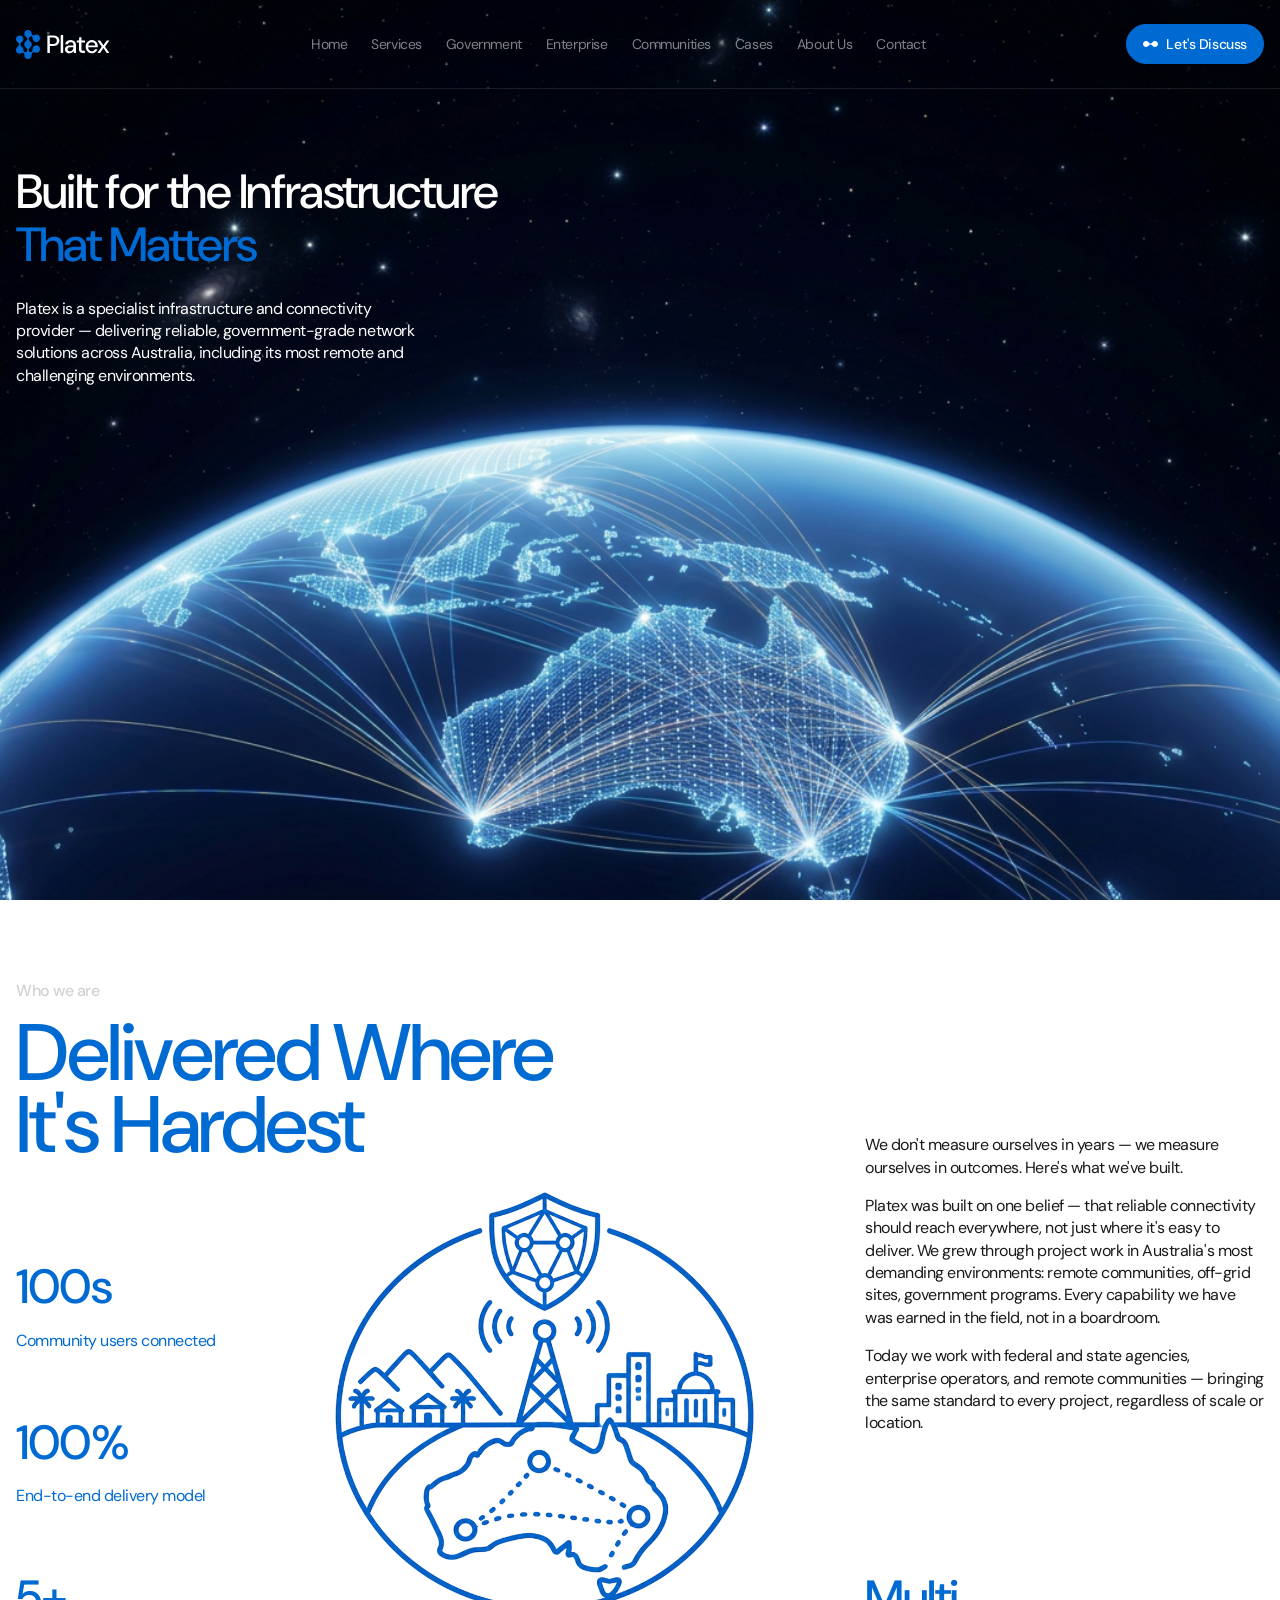
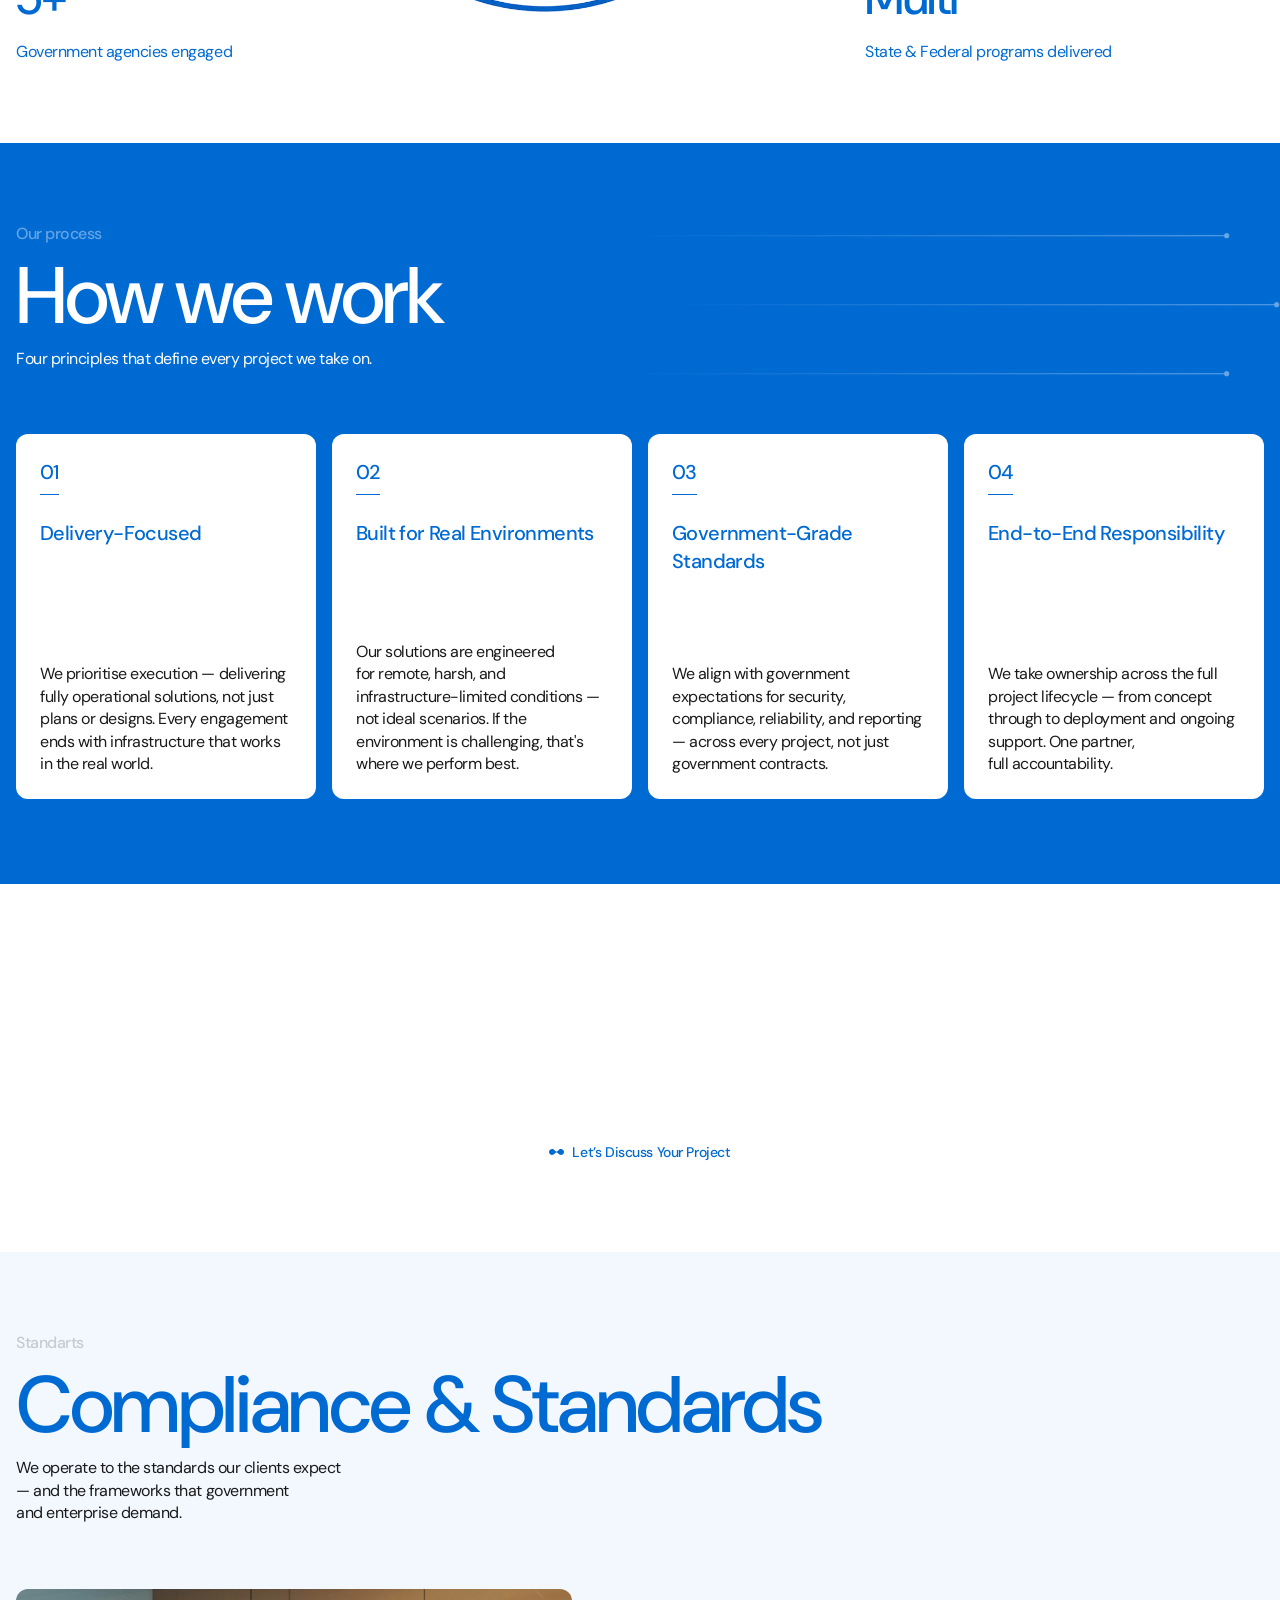
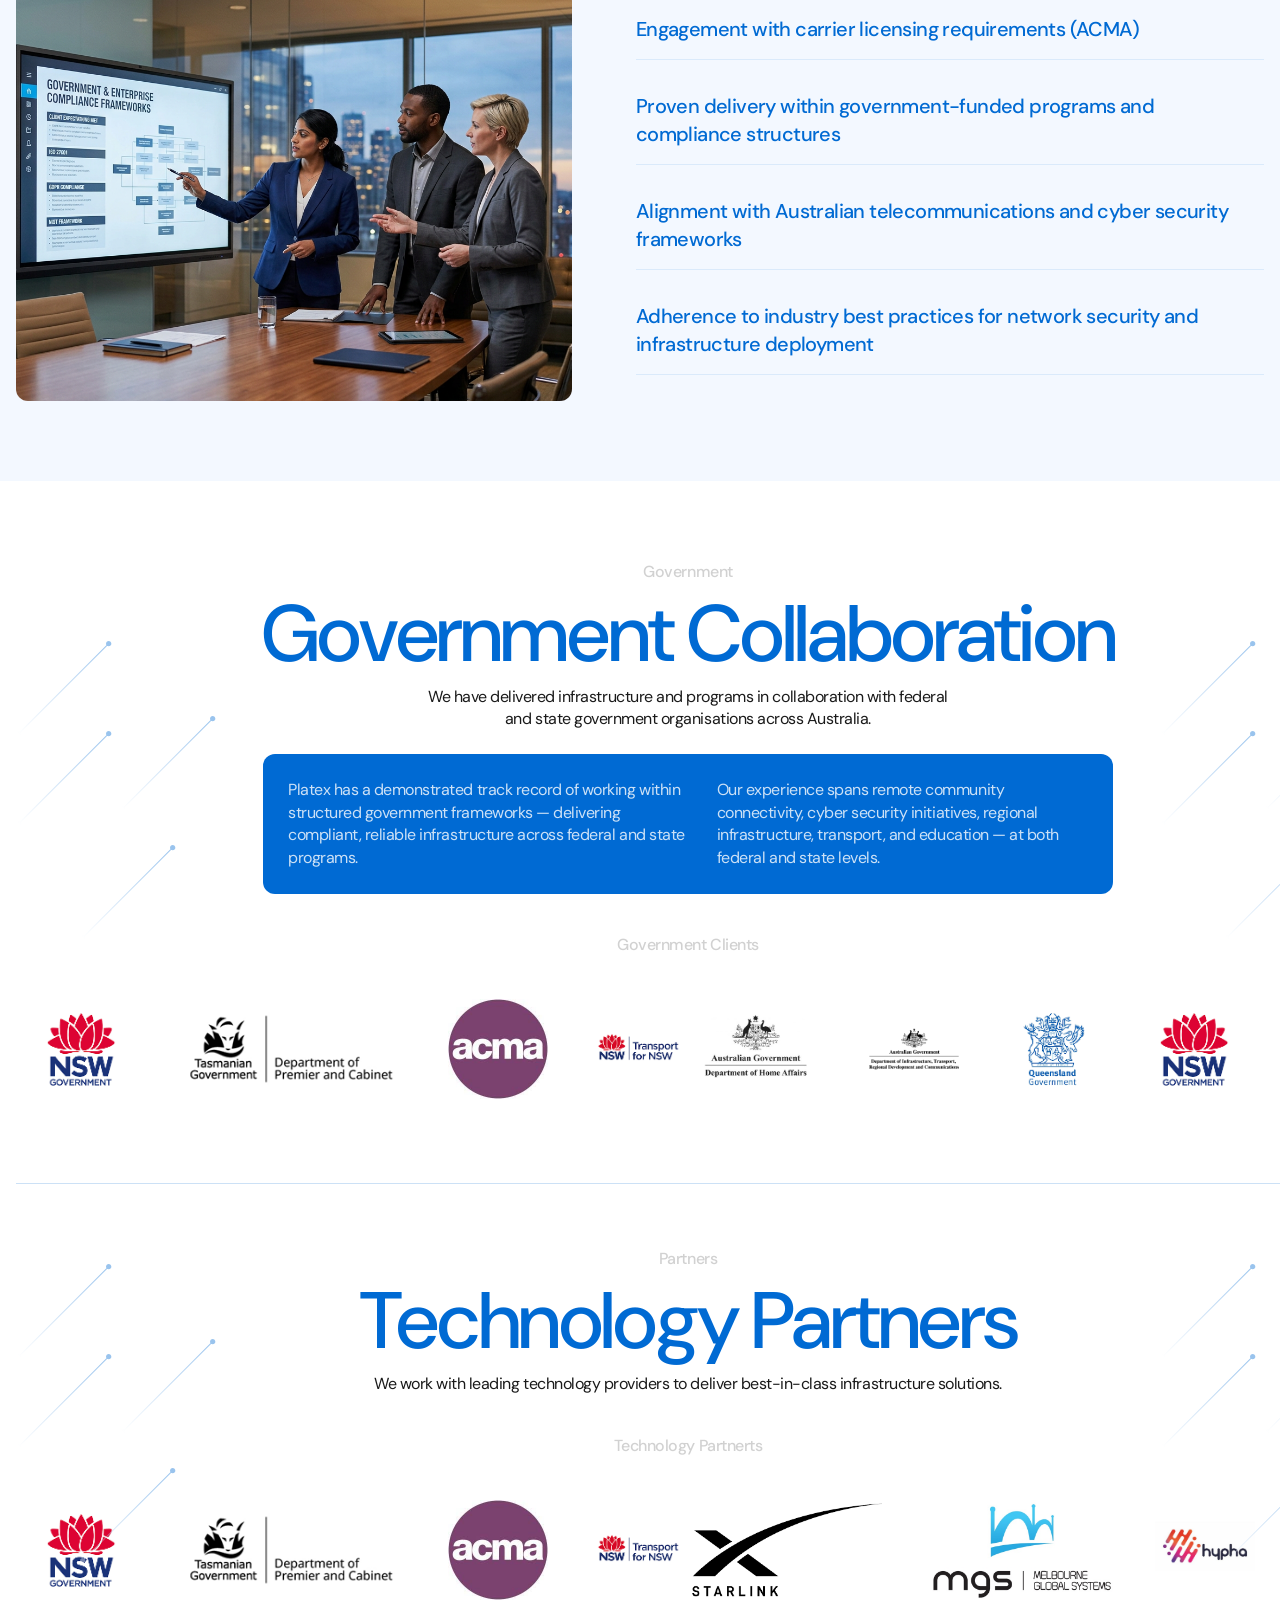
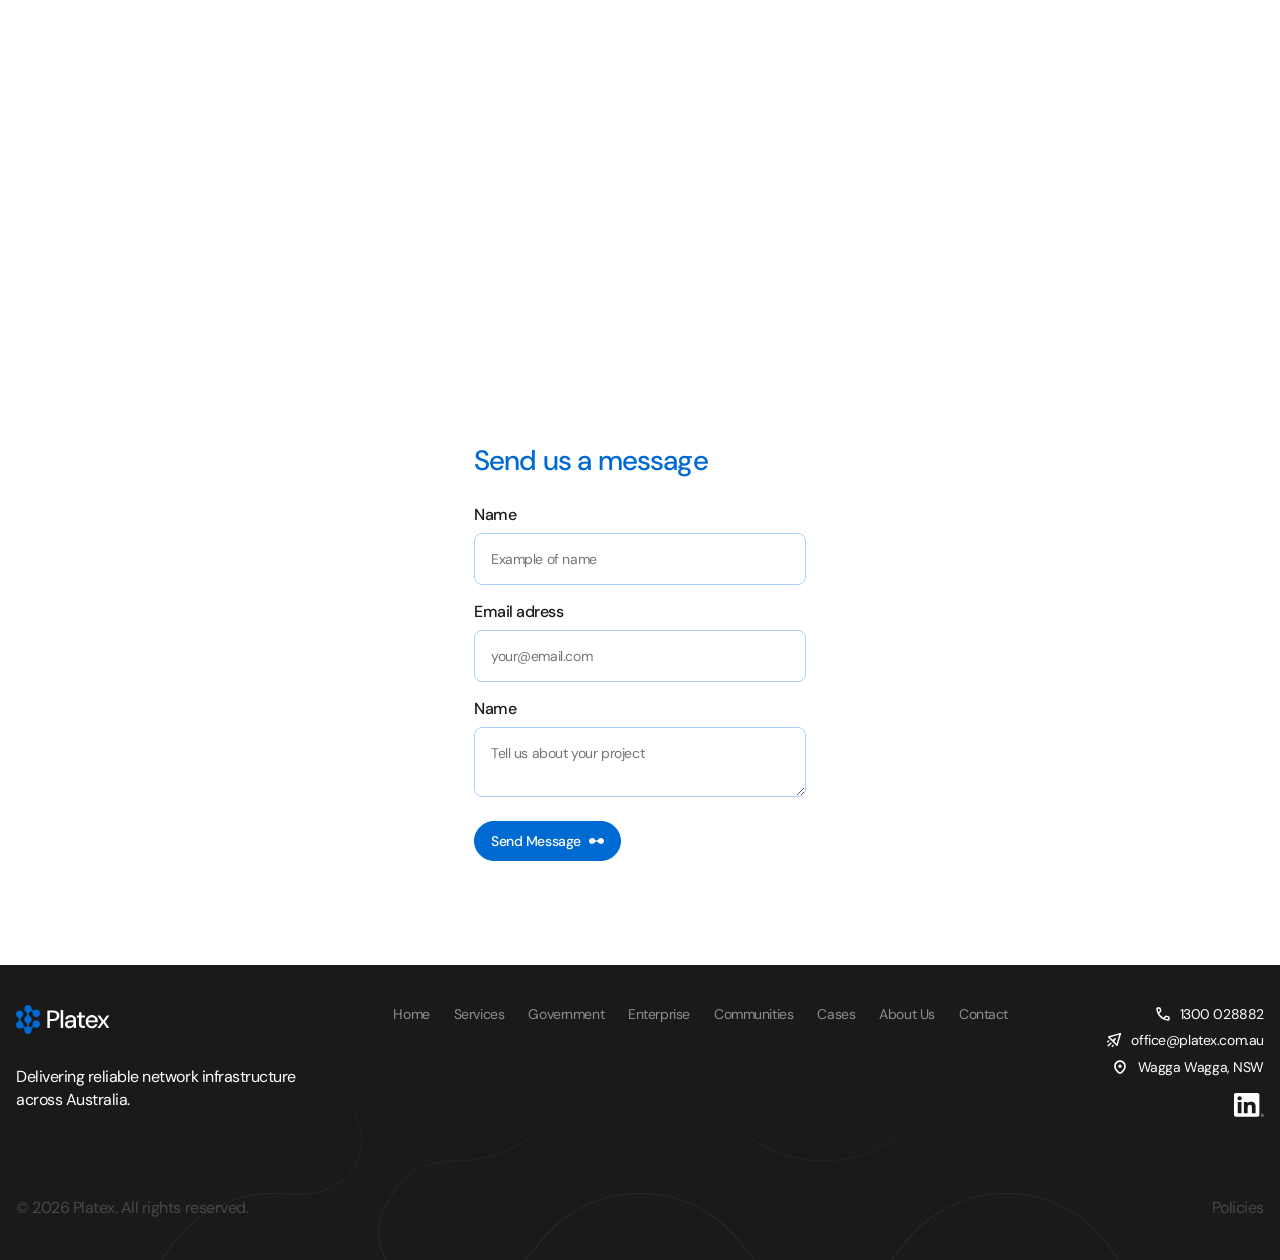
==== commit de7fd51d: "Add files via upload" ====
--- a/about.html
+++ b/about.html
@@ -6,7 +6,7 @@
 	<meta charset="UTF-8">
 	<meta name="format-detection" content="telephone=no">
 	<!-- <style>body{opacity: 0;}</style> -->
-	<link rel="stylesheet" href="css/style.min.css?_v=20260615145434">
+	<link rel="stylesheet" href="css/style.min.css?_v=20260616125403">
 	<link rel="shortcut icon" href="favicon.ico">
 	<!-- <meta name="robots" content="noindex, nofollow"> -->
 	<meta name="viewport" content="width=device-width, initial-scale=1.0">
@@ -25,10 +25,12 @@
 					<nav class="menu__body">
 						<img src="img/header-decore.png" alt="" class="menu__decor" />
 						<ul class="menu__list">
-							<li class="menu__item"><a href="" class="menu__link">Home</a></li>
+							<li class="menu__item">
+								<a href="index.html" class="menu__link">Home</a>
+							</li>
 							<li class="menu__item"><a href="" class="menu__link">Services</a></li>
 							<li class="menu__item">
-								<a href="" class="menu__link">Government</a>
+								<a href="goverment.html" class="menu__link">Government</a>
 							</li>
 							<li class="menu__item">
 								<a href="" class="menu__link">Enterprise</a>
@@ -36,7 +38,9 @@
 							<li class="menu__item">
 								<a href="" class="menu__link">Communities</a>
 							</li>
-							<li class="menu__item"><a href="" class="menu__link">Cases</a></li>
+							<li class="menu__item">
+								<a href="cases.html" class="menu__link">Cases</a>
+							</li>
 							<li class="menu__item">
 								<a href="about.html" class="menu__link">About Us </a>
 							</li>
@@ -173,7 +177,7 @@
 							Four principles that define every project we take on.
 						</p>
 					</div>
-					<div data-watch class="procees__cards cards-procees">
+					<div data-watch data-watch-once class="procees__cards cards-procees">
 						<div class="cards-procees__card">
 							<div class="cards-procees__top">
 								<div class="cards-procees__numb">01</div>
@@ -677,7 +681,7 @@
 		</footer>
 
 	</div>
-	<script src="js/app.min.js?_v=20260615145434"></script>
+	<script src="js/app.min.js?_v=20260616125403"></script>
 
 </body>
 
--- a/css/style.min.css
+++ b/css/style.min.css
@@ -1 +1 @@
-@import url(https://fonts.googleapis.com/css?family=DM+Sans:regular,500,600,700,800,900);/*! tailwindcss v4.3.0 | MIT License | https://tailwindcss.com */*{padding:0;margin:0;border:0}*,*::after,*::before{box-sizing:border-box}*::after,*::before{display:inline-block}body,html{height:100%;min-width:375px}body{color:#1a1a1a;line-height:1;font-family:"DM Sans";font-size:1rem;-ms-text-size-adjust:100%;-moz-text-size-adjust:100%;-webkit-text-size-adjust:100%;-webkit-font-smoothing:antialiased;-moz-osx-font-smoothing:grayscale}button,input,textarea{font-family:"DM Sans";font-size:inherit;line-height:inherit;color:inherit;background-color:rgba(0,0,0,0)}input,textarea{width:100%}label{display:inline-block}button,option,select{cursor:pointer}a{display:inline-block;color:inherit;text-decoration:none}ul li{list-style:none}img{vertical-align:top}h1,h2,h3,h4,h5,h6{font-weight:inherit;font-size:inherit}.lock body{overflow:hidden;touch-action:none;-ms-scroll-chaining:none;overscroll-behavior:none}.wrapper{min-height:100%;display:flex;flex-direction:column;overflow:hidden}@supports (overflow:clip){.wrapper{overflow:clip}}.wrapper>main{flex:1 1 auto}.wrapper>*{min-width:0}[class*=__container]{max-width:86rem;margin:0 auto;padding:0 1rem}[class*="--gc"]{display:grid;min-width:0;grid-template-columns:1rem 1fr minmax(auto,84rem) 1fr 1rem}[class*="--gc"]>*{min-width:0;grid-column:3/4}.icon-menu{display:none}.ibg{width:100%;height:100%;-o-object-fit:cover;object-fit:cover}.ibg--top{-o-object-position:top;object-position:top}.ibg--bottom{-o-object-position:bottom;object-position:bottom}.ibg--left{-o-object-position:left;object-position:left}.ibg--right{-o-object-position:right;object-position:right}.ibg--contain{-o-object-fit:contain;object-fit:contain}._scrolled{background-color:#006ad3}._scrolled .header__img{display:none}._scrolled .header__img-white{display:flex}._scrolled .header__btn{background-color:#fff}._scrolled .header__btn span{color:#006ad3}._scrolled .header__btn svg path{fill:#006ad3}.header{border-bottom:1px solid rgba(255,255,255,.1);position:fixed;width:100%;z-index:2}.header__container{display:flex;align-items:center;justify-content:space-between;padding-top:24px;padding-bottom:24px}.menu-open .header__logo{position:relative;z-index:3}.header__img{display:flex}.menu-open .header__img{display:none}.header__img-white{display:none}.menu-open .header__img-white{display:flex}.header__menu{display:flex;align-items:center}.menu{position:relative}.menu__decor{display:none}.menu-open .menu__decor{display:flex;position:absolute;right:0;top:130px}.menu__body{display:flex;flex-direction:column;row-gap:56px}.menu-open .menu__body{background-color:#006ad3;padding-top:136px;z-index:2}.menu__list{display:flex;align-items:flex-start;gap:24px}.menu-open .menu__list{flex-direction:column}.menu__link{font-size:14px;font-weight:400;line-height:normal;letter-spacing:-.42px;color:rgba(255,255,255,.5019607843);position:relative;transition:all .25s ease}.menu__link:hover{color:#fff;-webkit-transform:translateY(-2px);transform:translateY(-2px)}.menu__actions{display:none}.menu-open .menu__actions{display:flex;gap:16px}.menu__actioncall{border-radius:100px;border:1px solid #fff;background:#fff;display:flex;padding:16px;justify-content:center;align-items:center;gap:8px;flex:1 0 0;transition:all .25s ease}.menu__actioncall:hover{-webkit-transform:translateY(-2px);transform:translateY(-2px);box-shadow:0 8px 20px rgba(0,0,0,.2)}.menu__actionlinkedin{border-radius:100px;border:1px solid #fff;background:rgba(0,0,0,0);display:flex;padding:16px;justify-content:center;align-items:center;gap:8px;flex:1 0 0;transition:all .25s ease}.menu__actionlinkedin:hover{-webkit-transform:translateY(-2px);transform:translateY(-2px);box-shadow:0 8px 20px rgba(0,0,0,.2)}.btn{display:flex;align-items:center;gap:8px;white-space:nowrap;padding:10px 16px;border-radius:100px;border:1px solid #006ad3;background:#006ad3;transition:all .3s ease}.btn:hover{-webkit-transform:translateY(-2px);transform:translateY(-2px);box-shadow:0 8px 20px rgba(0,0,0,.2)}.btn:hover .btn__svg{-webkit-transform:rotate(90deg);transform:rotate(90deg)}.btn__svg{transition:all .3s ease}.btn__svg path{fill:#fff}.btn__text{font-size:14px;font-style:normal;font-weight:500;line-height:normal;letter-spacing:-.42px;text-transform:capitalize;color:#fff}.footer{background-color:#1a1a1a;position:relative}.footer__decore{position:absolute;bottom:-160%;left:50%;-webkit-transform:translateX(-50%);transform:translateX(-50%)}.footer__container{padding-top:40px;padding-bottom:40px;display:flex;flex-direction:column;gap:80px}.footer__top{display:flex;align-items:flex-start;justify-content:space-between;width:100%;position:relative}.footer__bot{display:flex;align-items:center;justify-content:space-between;position:relative}.top-footer__left{display:flex;flex-direction:column;gap:32px}.top-footer__descriptions{font-size:16px;font-style:normal;font-weight:400;line-height:140%;letter-spacing:-.48px;color:#fff;max-width:280px}.top-footer__nav{display:flex;align-items:center;gap:24px}.top-footer__li{font-size:14px;font-style:normal;font-weight:400;line-height:normal;letter-spacing:-.42px;white-space:nowrap;color:rgba(255,255,255,.5019607843);transition:all .25s ease}.top-footer__li:hover{color:#fff;-webkit-transform:translateY(-2px);transform:translateY(-2px)}.top-footer__rigth{display:flex;flex-direction:column;align-items:flex-end;gap:16px}.top-footer__info{display:flex;flex-direction:column;align-items:flex-end;gap:8px}.top-footer__contacts{font-size:14px;font-style:normal;font-weight:400;line-height:normal;letter-spacing:-.42px;color:#fff;display:flex;align-items:center;gap:8px;transition:-webkit-transform .3s ease;transition:transform .3s ease;transition:transform .3s ease,-webkit-transform .3s ease}.top-footer__contacts:hover{-webkit-transform:translateX(-4px);transform:translateX(-4px)}.top-footer__linkedin{transition:-webkit-transform .3s ease;transition:transform .3s ease;transition:transform .3s ease,-webkit-transform .3s ease}.top-footer__linkedin:hover{-webkit-transform:translateX(-4px);transform:translateX(-4px)}.bot-footer__link{font-size:16px;font-style:normal;font-weight:400;line-height:140%;letter-spacing:-.48px;color:rgba(255,255,255,.2);transition:-webkit-transform .3s ease;transition:transform .3s ease;transition:transform .3s ease,-webkit-transform .3s ease}.bot-footer__link:hover{-webkit-transform:translateX(-4px);transform:translateX(-4px)}.blue{color:#006ad3}.transparent{background:rgba(0,0,0,0);border:1px solid #fff}.hero{position:relative}.hero__bg{position:absolute;top:0;left:0;width:100%;z-index:-1;height:100%;-o-object-fit:cover;object-fit:cover}.hero__container{height:100vh;padding-top:166px;display:flex;align-items:flex-start;gap:26px}.hero__info{display:flex;flex-direction:column;align-items:flex-start;gap:32px}.hero__decore{-webkit-transform-origin:left center;transform-origin:left center;-webkit-animation:grow-x 3.5s ease-in-out infinite;animation:grow-x 3.5s ease-in-out infinite}@-webkit-keyframes grow-x{0%{clip-path:inset(0 100% 0 0)}50%{clip-path:inset(0 0 0 0)}100%{clip-path:inset(0 0 0 100%)}}@keyframes grow-x{0%{clip-path:inset(0 100% 0 0)}50%{clip-path:inset(0 0 0 0)}100%{clip-path:inset(0 0 0 100%)}}.hero__descriptions{font-size:16px;font-style:normal;font-weight:400;line-height:140%;letter-spacing:-.48px;max-width:415px;color:#fff}.info-hero__title{font-size:48px;font-style:normal;font-weight:500;line-height:110%;letter-spacing:-.96px;color:#fff}.info-hero__actions{display:flex;align-items:center;gap:16px}.titles{display:flex;flex-direction:column;align-items:flex-start;gap:16px}.subtitle{color:rgba(26,26,26,.2);font-size:16px;font-style:normal;font-weight:500;line-height:normal;letter-spacing:-.48px}.title{font-size:100px;font-style:normal;font-weight:500;line-height:90%;letter-spacing:-3px;display:flex;flex-direction:column}.title2{font-size:80px;font-style:normal;font-weight:500;line-height:90%;letter-spacing:-2.4px;display:flex;flex-direction:column}.services__container{display:flex;gap:40px;align-items:flex-start;padding-top:80px;padding-bottom:80px}.services__cards{display:flex;flex-direction:column;gap:24px;max-width:710px;width:100%}.services__card{border-radius:12px;border:1px solid rgba(0,106,211,.2);display:flex;padding:24px;align-items:flex-start;gap:80px;align-self:stretch;height:320px;width:100%}.services__right{position:sticky;top:160px;display:flex;flex-direction:column;align-items:flex-start;gap:32px;max-width:486px;width:100%}.services__title{color:#006ad3}.services__descriptions{max-width:377px}.card-services{transition:background .3s,border-color .3s}.card-services__left{display:flex;flex-direction:column;justify-content:space-between;align-items:flex-start;height:100%}.card-services__numb{font-size:20px;font-style:normal;font-weight:500;line-height:140%;letter-spacing:-.6px;padding-bottom:8px;border-bottom:1px solid #006ad3;color:#006ad3}.card-services__icon{width:143px;height:147px;aspect-ratio:143/147}.card-services__imgoriginal{width:100%}.card-services__imgoriginal path{fill:#006ad3}.card-services__right{display:flex;flex-direction:column;justify-content:space-between;align-items:flex-start;height:100%}.card-services__title{font-size:20px;font-style:normal;font-weight:500;line-height:140%;letter-spacing:-.6px;color:#006ad3;white-space:nowrap}.card-services__descriptions{font-size:16px;font-style:normal;font-weight:400;line-height:140%;letter-spacing:-.48px;display:flex;flex-direction:column}.card-services._active{background:#006ad3;border-color:#006ad3}.card-services._active .card-services__numb{border-bottom:1px solid #fff;color:#fff}.card-services._active .card-services__descriptions,.card-services._active .card-services__title{color:#fff}.card-services._active .card-services__imgoriginal path{fill:#fff}.audiences{background:#006ad3;position:relative}.audiences__container{position:relative;display:flex;flex-direction:column;gap:64px;align-items:flex-start;padding-top:80px;padding-bottom:80px}.audiences__subtitle{color:rgba(255,255,255,.4)}.audiences__title{color:#fff}.audiences__cards{display:flex;flex-direction:column;gap:40px}.audiences__card{display:flex;height:480px;padding:16px;align-items:flex-start;gap:10px;align-self:stretch;border-radius:16px;background:#fff;overflow:hidden;width:100%}[class^=line-wrap]{position:absolute;display:inline-block;overflow:hidden}[class^=line-wrap] svg{-webkit-transform-origin:top center;transform-origin:top center;-webkit-animation:grow 3.5s ease-in-out infinite;animation:grow 3.5s ease-in-out infinite}.line-wrap{top:5%;left:40%}.line-wrap2{top:7%;left:47%}.line-wrap2 svg{-webkit-animation-delay:2.1s;animation-delay:2.1s}.line-wrap3{top:6%;left:55%}.line-wrap3 svg{-webkit-animation-delay:1.5s;animation-delay:1.5s}.line-wrap4{top:5%;left:62%}.line-wrap4 svg{-webkit-animation-delay:1s;animation-delay:1s}.line-wrap5{top:9%;left:70%}.line-wrap5 svg{-webkit-animation-delay:1.8s;animation-delay:1.8s}.line-wrap6{top:7%;left:80%}.line-wrap6 svg{-webkit-animation-delay:1.5s;animation-delay:1.5s}.line-wrap7{top:5%;left:90%}.line-wrap7 svg{-webkit-animation-delay:1.5s;animation-delay:1.5s}.line-wrap8{top:25%;left:-1%}.line-wrap8 svg{-webkit-animation-delay:1.8s;animation-delay:1.8s}.line-wrap9{top:45%;left:-1.5%}.line-wrap9 svg{-webkit-animation-delay:2.1s;animation-delay:2.1s}.line-wrap10{top:65%;left:-1%}.line-wrap11{top:85%;left:-1.5%}.line-wrap11 svg{-webkit-animation-delay:2.3s;animation-delay:2.3s}.line-wrap12{top:25%;right:-1%}.line-wrap12 svg{-webkit-animation-delay:1.5s;animation-delay:1.5s}.line-wrap13{top:45%;right:-1.5%}.line-wrap13 svg{-webkit-animation-delay:1.5s;animation-delay:1.5s}.line-wrap14{top:65%;right:-1%}.line-wrap14 svg{-webkit-animation-delay:1.5s;animation-delay:1.5s}.line-wrap15{top:85%;right:-1.5%}.line-wrap15 svg{-webkit-animation-delay:1.5s;animation-delay:1.5s}@-webkit-keyframes grow{0%{-webkit-transform:scaleY(0);transform:scaleY(0);opacity:0}15%{opacity:.8}60%{-webkit-transform:scaleY(1);transform:scaleY(1);opacity:.8}100%{-webkit-transform:scaleY(1);transform:scaleY(1);opacity:0}}@keyframes grow{0%{-webkit-transform:scaleY(0);transform:scaleY(0);opacity:0}15%{opacity:.8}60%{-webkit-transform:scaleY(1);transform:scaleY(1);opacity:.8}100%{-webkit-transform:scaleY(1);transform:scaleY(1);opacity:0}}.crad-audiences__text{flex-direction:column;height:100%;justify-content:space-between;display:flex;padding:24px;align-items:flex-start;align-self:stretch;border-radius:10px;background:#f3f8ff}.crad-audiences__title{font-size:28px;font-style:normal;font-weight:500;line-height:140%;letter-spacing:-.84px;color:#006ad3}.crad-audiences__info{display:flex;flex-direction:column;align-items:flex-start;gap:24px}.crad-audiences__descriptions{font-size:16px;font-weight:400;line-height:140%;letter-spacing:-.48px;color:#1a1a1a}.crad-audiences__img{max-width:858px;height:auto;width:100%;flex:1 0 auto;align-self:stretch}.crad-audiences__img img{width:100%;height:100%;-o-object-fit:cover;object-fit:cover;border-radius:10px}.trust__container{display:flex;flex-direction:column;gap:64px;align-items:flex-start;padding-top:80px;padding-bottom:80px}.trust__top{display:flex;align-items:flex-start;justify-content:space-between;width:100%}.top-trust__title{color:#006ad3;white-space:nowrap}.top-trust__descriptions{max-width:415px;font-size:16px;font-style:normal;font-weight:400;line-height:140%;letter-spacing:-.48px}.partners{display:flex;flex-direction:column;gap:40px}.partners__block{display:flex;flex-direction:column;row-gap:24px;min-width:0}.partners__subtitle{font-size:16px;font-style:normal;font-weight:500;line-height:normal;letter-spacing:-.48px;color:rgba(26,26,26,.2)}.partners__track-wrap{overflow:hidden}.partners__track{display:flex;width:-webkit-max-content;width:max-content}.partners__track--left{-webkit-animation:scroll-left 20s linear infinite;animation:scroll-left 20s linear infinite}.partners__track--right{-webkit-animation:scroll-right 20s linear infinite;animation:scroll-right 20s linear infinite}.partners__list{display:flex;align-items:center;gap:40px;padding:20px 0;flex-shrink:0}.partners__item{flex-shrink:0}.partners__item img{height:100px;width:auto;-o-object-fit:contain;object-fit:contain}@-webkit-keyframes scroll-left{from{-webkit-transform:translateX(0);transform:translateX(0)}to{-webkit-transform:translateX(-50%);transform:translateX(-50%)}}@keyframes scroll-left{from{-webkit-transform:translateX(0);transform:translateX(0)}to{-webkit-transform:translateX(-50%);transform:translateX(-50%)}}@-webkit-keyframes scroll-right{from{-webkit-transform:translateX(-50%);transform:translateX(-50%)}to{-webkit-transform:translateX(0);transform:translateX(0)}}@keyframes scroll-right{from{-webkit-transform:translateX(-50%);transform:translateX(-50%)}to{-webkit-transform:translateX(0);transform:translateX(0)}}.cta{background:url(../img/cta-bg.png) no-repeat center;background-size:cover;background-attachment:fixed}@supports (-webkit-touch-callout:none){.cta{background-attachment:scroll}}.cta__container{display:flex;flex-direction:column;gap:24px;align-items:center;padding-top:80px;padding-bottom:80px}.cta__title{text-align:center;color:#fff;font-size:80px;max-width:1072px}.white-btn{background:#fff;border:1px solid #fff}.white-btn .btn__svg path{fill:#006ad3}.white-btn .btn__text{color:#006ad3}.cases{background-color:#f3f8ff}.cases__container{position:relative;padding-top:80px;padding-bottom:80px}.cases__decors{position:absolute;top:130px;left:0;width:284.002px;height:246px;pointer-events:none}.cases__decor1{position:absolute;top:0;left:0}.cases__decor2{position:absolute;left:0;bottom:0}.cases__decor3{position:absolute;top:0;right:0}.cases__decor4{position:absolute;right:0;bottom:0}.cases__decors2{position:absolute;top:130px;right:0;width:284.002px;height:246px;pointer-events:none}.cases__decor5{position:absolute;top:0;left:0}.cases__decor6{position:absolute;bottom:0;left:0}.cases__decor7{position:absolute;top:0;right:0}.cases__decor8{position:absolute;right:0;bottom:0}.cases__titles{display:flex;flex-direction:column;gap:16px;align-items:center;justify-content:center}.cases__slider{margin-top:64px;overflow:visible!important}.cases__slide{display:flex;border-radius:16px;background:#fff;padding:16px;align-items:flex-start;gap:16px;width:80%}.titles-cases__descriptions{font-size:16px;font-style:normal;font-weight:400;line-height:140%;letter-spacing:-.48px}.slide-cases__image{border-radius:10px;overflow:hidden;max-width:662px;width:100%;height:448px;align-self:stretch}.slide-cases__image img{width:100%;height:100%;-o-object-fit:cover;object-fit:cover}.slide-cases__info{height:100%;flex-direction:column;align-items:flex-start;display:flex;justify-content:space-between}.info-cases__top{display:flex;flex-direction:column;gap:16px;width:100%}.info-cases__title{font-size:28px;font-style:normal;font-weight:500;line-height:140%;letter-spacing:-.84px;color:#006ad3;display:flex;flex-direction:column}.info-cases__subtitle{font-size:16px;font-style:normal;font-weight:500;line-height:normal;letter-spacing:-.48px;color:rgba(26,26,26,.2)}.info-cases__descriptions{font-size:16px;font-style:normal;font-weight:400;line-height:140%;letter-spacing:-.48px;color:#006ad3;border-radius:10px;background:#f3f8ff;display:flex;padding:16px;align-items:flex-start;gap:10px;align-self:stretch;width:100%}.info-cases__descriptions span{max-width:190px}.info-cases__bot{display:flex;flex-direction:column;align-items:flex-start;gap:24px}.info-cases__text{font-size:16px;font-style:normal;font-weight:400;line-height:140%;letter-spacing:-.48px;color:#1a1a1a}.navigation{display:flex;align-items:center;justify-content:center;gap:16px;margin-top:32px}.navigation-next,.navigation-prev{border-radius:100px;background-color:#006ad3;padding:12px 24px;transition:all .3s ease;cursor:pointer}.navigation-next:hover,.navigation-prev:hover{-webkit-transform:translateY(-2px);transform:translateY(-2px);box-shadow:0 8px 20px rgba(0,0,0,.2)}.cases__decors svg{-webkit-transform-origin:center center;transform-origin:center center;-webkit-animation:decor-appear 3s ease-in-out infinite;animation:decor-appear 3s ease-in-out infinite}.cases__decors svg:nth-child(2){-webkit-animation-delay:.8s;animation-delay:.8s}.cases__decors svg:nth-child(3){-webkit-animation-delay:1.6s;animation-delay:1.6s}.cases__decors svg:nth-child(4){-webkit-animation-delay:2.4s;animation-delay:2.4s}.cases__decors2 svg{-webkit-transform-origin:center center;transform-origin:center center;-webkit-animation:decor-appear 3s ease-in-out infinite;animation:decor-appear 3s ease-in-out infinite}.cases__decors2 svg:nth-child(2){-webkit-animation-delay:.8s;animation-delay:.8s}.cases__decors2 svg:nth-child(3){-webkit-animation-delay:1.6s;animation-delay:1.6s}.cases__decors2 svg:nth-child(4){-webkit-animation-delay:2.4s;animation-delay:2.4s}@-webkit-keyframes decor-appear{0%{-webkit-transform:scale(0) rotate(0);transform:scale(0) rotate(0);opacity:0}20%{opacity:.6}60%{-webkit-transform:scale(1) rotate(0);transform:scale(1) rotate(0);opacity:.6}100%{-webkit-transform:scale(1);transform:scale(1);opacity:0}}@keyframes decor-appear{0%{-webkit-transform:scale(0) rotate(0);transform:scale(0) rotate(0);opacity:0}20%{opacity:.6}60%{-webkit-transform:scale(1) rotate(0);transform:scale(1) rotate(0);opacity:.6}100%{-webkit-transform:scale(1);transform:scale(1);opacity:0}}.white{color:#fff}.descriptions{font-size:16px;font-style:normal;font-weight:400;line-height:140%;letter-spacing:-.48px;display:flex;flex-direction:column}.about{background-color:#006ad3}.about__container{position:relative;display:flex;flex-direction:column;gap:24px;padding-top:80px;padding-bottom:80px}.about__decors{position:absolute;width:100%;height:40%}.about__decor1,.about__decor2,.about__decor3,.about__decor4,.about__decor5{-webkit-transform-origin:left center;transform-origin:left center;-webkit-animation:line-grow 5s ease-in-out infinite;animation:line-grow 5s ease-in-out infinite}.about__decor1{-webkit-animation-delay:.6s;animation-delay:.6s;width:600px;position:absolute;top:0;right:20%}.about__decor2{-webkit-animation-delay:1.9s;animation-delay:1.9s;width:320px;position:absolute;top:15%;right:5%}.about__decor3{-webkit-animation-delay:.7s;animation-delay:.7s;width:580px;position:absolute;top:35%;right:10%}.about__decor4{-webkit-animation-delay:1.7s;animation-delay:1.7s;width:645px;position:absolute;top:60%;right:40%}.about__decor5{-webkit-animation-delay:2.4s;animation-delay:2.4s;width:800px;position:absolute;top:90%;right:50%}@-webkit-keyframes line-grow{0%{-webkit-transform:scaleX(0);transform:scaleX(0);opacity:0}15%{opacity:.4}60%{-webkit-transform:scaleX(1);transform:scaleX(1);opacity:.4}100%{-webkit-transform:scaleX(1);transform:scaleX(1);opacity:0}}@keyframes line-grow{0%{-webkit-transform:scaleX(0);transform:scaleX(0);opacity:0}15%{opacity:.4}60%{-webkit-transform:scaleX(1);transform:scaleX(1);opacity:.4}100%{-webkit-transform:scaleX(1);transform:scaleX(1);opacity:0}}.about__subtitle{color:rgba(255,255,255,.4)}.about__title{font-size:80px;font-style:normal;font-weight:500;line-height:90%;letter-spacing:-2.4px;max-width:941px}.about__content{display:flex;flex-direction:column;gap:64px;position:relative}.about__top{display:flex;align-items:flex-start;justify-content:space-between}.about__descriptions{max-width:398px;color:rgba(255,255,255,.8)}.about__list{display:flex;flex-direction:column;gap:32px}.list-about__item{display:flex;align-items:center;justify-content:space-between;padding-bottom:16px;border-bottom:1px solid rgba(255,255,255,.1);transition:all .3s ease}.list-about__item:hover{-webkit-transform:translateY(-2px);transform:translateY(-2px);scale:1.05}.list-about__left{display:flex;align-items:center;gap:32px}.list-about__numb{color:rgba(255,255,255,.2);font-size:20px;font-weight:500;line-height:140%;letter-spacing:-.6px}.list-about__title{font-size:20px;font-style:normal;font-weight:500;line-height:140%;letter-spacing:-.6px;color:#fff}.list-about__right{max-width:398px;font-size:16px;font-style:normal;font-weight:400;line-height:140%;letter-spacing:-.48px;color:rgba(255,255,255,.8);display:flex;justify-content:flex-start;width:100%}.contactform{background:url(../img/conatctform-bg.png) no-repeat center;background-size:cover;background-attachment:fixed}@supports (-webkit-touch-callout:none){.contactform{background-attachment:scroll}}.contactform__container{display:flex;flex-direction:column;align-items:center;gap:32px;padding-top:80px;padding-bottom:80px}.contactform__titles{align-items:center}.contactform__title{font-size:80px;font-style:normal;font-weight:500;line-height:90%;letter-spacing:-2.4px;text-align:center;max-width:832px;width:100%}.contactform__descriptions{max-width:438px;text-align:center}.contactform__form{width:380px}.contactform__main-form{width:100%;display:flex;flex-direction:column;gap:24px;padding:24px;align-items:flex-start;border-radius:12px;background-color:#fff}.main-form__title{font-size:28px;font-style:normal;font-weight:500;line-height:140%;letter-spacing:-.84px;color:#006ad3}.main-form__inputs{width:100%;display:flex;flex-direction:column;gap:16px}.main-form__item{display:flex;flex-direction:column;gap:8px}.main-form__label{font-size:16px;font-style:normal;font-weight:500;line-height:normal;letter-spacing:-.48px;color:#1a1a1a}.main-form__input{color:rgba(26,26,26,.4);font-size:14px;font-style:normal;font-weight:400;line-height:normal;letter-spacing:-.42px;display:flex;padding:16px;align-items:center;align-self:stretch;border-radius:8px;border:1px solid #aacfff;outline:0;transition:all .3s ease}.main-form__input:hover{border-color:#006ad3}.main-form__input:focus{border-color:#006ad3;box-shadow:0 0 0 3px rgba(0,106,211,.15)}.main-form__area{color:rgba(26,26,26,.4);font-size:14px;font-style:normal;font-weight:400;line-height:normal;letter-spacing:-.42px;min-height:60px;border-radius:8px;padding:16px;border:1px solid #aacfff;outline:0;transition:all .3s ease}.main-form__area:hover{border-color:#006ad3}.main-form__area:focus{border-color:#006ad3;box-shadow:0 0 0 3px rgba(0,106,211,.15)}.hero-single__container{height:100vh;padding-top:166px;display:flex;align-items:flex-start;flex-direction:column;gap:26px}.hero-single__bg{position:absolute;top:0;left:0;width:100%;z-index:-1;height:100%;-o-object-fit:cover;object-fit:cover}.hero-single__descriptions{display:flex;flex-direction:column;font-size:16px;font-style:normal;font-weight:400;line-height:140%;letter-spacing:-.48px}.title-small{display:flex;flex-direction:column;font-size:48px;font-style:normal;font-weight:500;line-height:110%;letter-spacing:-1.44px}.check{display:flex;align-items:center;position:relative;z-index:1;width:100%;gap:10px;cursor:pointer}.check:hover .check__box{-webkit-transform:translateX(-2px) translateY(-2px);transform:translateX(-2px) translateY(-2px)}.check__input{display:none}.check__box{flex:0 0 18px;width:18px;height:18px;border:2px solid #006ad3;border-radius:3px;background:#fff;margin-top:2px;-webkit-transform:translateY(-2px);transform:translateY(-2px);transition:all .3s ease}.check__input:checked+.check__box{background:#006ad3 url("data:image/svg+xml,%3Csvg viewBox=%270 0 10 8%27 xmlns=%27http://www.w3.org/2000/svg%27%3E%3Cpath d=%27M1 4l3 3 5-6%27 stroke=%27%23fff%27 stroke-width=%271.5%27 fill=%27none%27 stroke-linecap=%27round%27/%3E%3C/svg%3E") center/70% no-repeat;border-color:#006ad3}.check__text{font-size:14px;line-height:1.4}.check__link{color:#1a73e8;transition:all .3s ease}.check__link:hover{-webkit-transform:translateY(-2px);transform:translateY(-2px)}.select{position:relative}.select__head{display:flex;align-items:center;justify-content:space-between;padding:16px;border:1px solid #d0d5dd;border-radius:8px;background:#fff;cursor:pointer;-webkit-user-select:none;-ms-user-select:none;user-select:none;font-size:14px;font-style:normal;font-weight:400;line-height:normal;letter-spacing:-.42px;color:rgba(26,26,26,.4);transition:all .3s ease}.select__head:hover{border-color:#1a73e8;-webkit-transform:translateY(-2px);transform:translateY(-2px)}.select__head._active{border-color:#1a73e8}.select__placeholder{color:#999;font-size:15px}.select__placeholder._selected{color:#333}.select__arrow{width:12px;height:8px;transition:-webkit-transform .2s;transition:transform .2s;transition:transform .2s,-webkit-transform .2s}._active .select__arrow{-webkit-transform:rotate(180deg);transform:rotate(180deg)}.select__dropdown{display:none;position:absolute;top:calc(100% + 4px);left:0;right:0;background:#fff;border:1px solid #d0d5dd;border-radius:8px;overflow:hidden;z-index:10;box-shadow:0 4px 16px rgba(0,0,0,.1)}._active+.select__dropdown{display:block}.select__option{padding:14px 16px;font-size:15px;color:#333;cursor:pointer;transition:all .3s ease}.select__option._active,.select__option:hover{background:#1a73e8;color:#fff}.contact__container{display:flex;align-items:flex-start;justify-content:space-between;padding-top:80px;padding-bottom:80px;gap:64px}.contact__left{display:flex;flex-direction:column;align-items:flex-start;row-gap:32px;max-width:696px;width:100%}.contact__right{display:flex;flex:1 0 0;flex-direction:column;row-gap:32px;padding:24px;border-radius:12px;border:1px solid rgba(0,106,211,.2);background:#006ad3}.left-contact__formbox{width:100%}.left-contact__form{display:flex;flex-direction:column;align-items:flex-start;width:100%;row-gap:16px}.left-contact__fields{display:flex;align-items:flex-start;width:100%;gap:16px}.left-contact__column{display:flex;flex-direction:column;gap:16px;width:50%}.left-contact__items{display:flex;flex-direction:column;gap:8px}.left-contact__label{color:#1a1a1a;font-size:16px;font-style:normal;font-weight:500;line-height:normal;letter-spacing:-.48px}.left-contact__field{width:100%;padding:16px;border-radius:8px;border:1px solid #aacfff;outline:0;transition:all .3s ease;font-size:14px;font-style:normal;font-weight:400;line-height:normal;letter-spacing:-.42px;color:rgba(26,26,26,.4)}.left-contact__field:hover{border:1px solid #006ad3;-webkit-transform:translateY(-2px);transform:translateY(-2px)}.left-contact__bot{display:flex;flex-direction:column;gap:12px;width:100%}.left-contact__textarea{padding:16px;border-radius:8px;border:1px solid #aacfff;outline:0;transition:all .3s ease;width:100%;font-size:14px;font-style:normal;font-weight:400;line-height:normal;letter-spacing:-.42px;color:rgba(26,26,26,.4)}.left-contact__textarea:hover{border:1px solid #006ad3;-webkit-transform:translateY(-2px);transform:translateY(-2px)}.red{color:#c80b0b}.right-contact__top{display:flex;align-items:flex-start;justify-content:space-between}.right-contact__titles{display:flex;flex-direction:column;gap:8px}.right-contact__subtitle{color:rgba(255,255,255,.2)}.right-contact__title{color:#fff;font-size:28px;font-style:normal;font-weight:500;line-height:140%;letter-spacing:-.84px}.right-contact__linkedin{padding:10px 7px;border-radius:100px;background:#fff;display:flex;align-items:center;justify-content:center;transition:all .3s ease}.right-contact__linkedin:hover{-webkit-transform:translateY(-2px);transform:translateY(-2px)}.right-contact__item{display:flex;flex-direction:column;padding-bottom:16px;border-bottom:1px solid rgba(255,255,255,.2);gap:4px}.right-contact__item:last-child{border-bottom:none}.right-contact__link{margin-bottom:4px;font-size:20px;font-style:normal;font-weight:500;line-height:140%;letter-spacing:-.6px;color:#fff;transition:all .3s ease}.right-contact__link:hover{-webkit-transform:translateX(4px);transform:translateX(4px)}.right-contact__descriptions{font-size:16px;font-style:normal;font-weight:400;line-height:140%;letter-spacing:-.48px;color:rgba(255,255,255,.8)}.whoweare__container{display:flex;align-items:flex-start;flex-direction:column;padding-top:80px;padding-bottom:80px}.whoweare__content{display:flex;align-items:flex-end;justify-content:space-between;margin-top:-44px;width:100%}.content-whoweare__items{display:flex;flex-direction:column;gap:64px}.content-whoweare__item{display:flex;flex-direction:column;gap:16px}.content-whoweare__img{max-width:452px;width:100%;height:546px;-o-object-fit:cover;object-fit:cover}.content-whoweare__descriptions{max-width:399px;width:100%;display:flex;flex-direction:column;gap:137px}.content-whoweare__text{display:flex;flex-direction:column;gap:16px}.content-whoweare__paragraph{font-size:16px;font-style:normal;font-weight:400;line-height:140%;letter-spacing:-.48px}.item-whoweare__title{font-size:48px;font-style:normal;font-weight:500;line-height:110%;letter-spacing:-1.44px}.procees{background-color:#006ad3}.procees__container{position:relative;display:flex;align-items:flex-start;flex-direction:column;gap:64px;padding-top:80px;padding-bottom:80px}.procees__decors{position:absolute;right:0;top:90px;display:flex;flex-direction:column;gap:63px}.procees__decore1{-webkit-transform-origin:left center;transform-origin:left center;-webkit-animation:line-grow 5s ease-in-out infinite;animation:line-grow 5s ease-in-out infinite;-webkit-animation-delay:2.5s;animation-delay:2.5s}.procees__decore2{-webkit-transform-origin:left center;transform-origin:left center;-webkit-animation:line-grow 5s ease-in-out infinite;animation:line-grow 5s ease-in-out infinite;-webkit-animation-delay:3.6s;animation-delay:3.6s;margin-left:50px}.procees__decore3{-webkit-transform-origin:left center;transform-origin:left center;-webkit-animation:line-grow 5s ease-in-out infinite;animation:line-grow 5s ease-in-out infinite;-webkit-animation-delay:.9s;animation-delay:.9s}.procees__subtitle{color:rgba(255,255,255,.4)}.procees__cards{display:flex;align-items:flex-start;justify-content:space-between;overflow:hidden;width:100%;height:370px;gap:16px}.procees__cards._watcher-view .cards-procees__card{margin-top:0}.cards-procees__card{display:flex;padding:24px;flex-direction:column;justify-content:space-between;align-items:flex-start;flex:1 0 0;align-self:stretch;border-radius:12px;background:#fff;margin-top:100%;height:365px;transition:all 1.3s ease}.cards-procees__card:nth-child(1){transition-delay:0s}.cards-procees__card:nth-child(2){transition-delay:.15s}.cards-procees__card:nth-child(3){transition-delay:.3s}.cards-procees__card:nth-child(4){transition-delay:.45s}.cards-procees__top{display:flex;flex-direction:column;align-items:flex-start;gap:24px}.cards-procees__numb{padding-bottom:8px;border-bottom:1px solid #006ad3;color:#006ad3;font-size:20px;font-style:normal;font-weight:500;line-height:140%;letter-spacing:-.6px}.cards-procees__title{color:#006ad3;font-size:20px;font-style:normal;font-weight:500;line-height:140%;letter-spacing:-.6px;max-width:260px}.cards-procees__descriptions{max-width:260px}.standarts{background:#f3f8ff}.standarts__container{display:flex;align-items:flex-start;flex-direction:column;gap:64px;padding-top:80px;padding-bottom:80px}.standarts__content{display:flex;align-items:center;gap:64px}.content-standarts__img{width:712px;height:412px}.content-standarts__img img{-o-object-fit:cover;object-fit:cover;width:100%;height:100%;border-radius:12px}.content-standarts__items{display:flex;flex-direction:column;gap:32px}.content-standarts__item{padding-bottom:16px;border-bottom:1px solid rgba(0,106,211,.1);font-size:20px;font-style:normal;font-weight:500;line-height:140%;letter-spacing:-.6px;transition:all .3s ease}.content-standarts__item:hover{-webkit-transform:translateX(4px);transform:translateX(4px)}.partners__container{display:flex;align-items:flex-start;flex-direction:column;padding-top:80px;padding-bottom:80px;overflow:hidden}.partners__top{position:relative;display:flex;flex-direction:column;align-items:center;gap:24px;width:100%;padding-bottom:64px;border-bottom:1px solid rgba(0,106,211,.2)}.partners__decors{position:absolute;top:80px;left:0;width:200px;height:300px;pointer-events:none}.partners__decore1{position:absolute;top:0;left:0;-webkit-transform-origin:center center;transform-origin:center center;-webkit-animation:decor-appear 3s ease-in-out infinite;animation:decor-appear 3s ease-in-out infinite;-webkit-animation-delay:.8s;animation-delay:.8s}.partners__decore2{position:absolute;right:0;top:25%;-webkit-transform-origin:center center;transform-origin:center center;-webkit-animation:decor-appear 3s ease-in-out infinite;animation:decor-appear 3s ease-in-out infinite;-webkit-animation-delay:1.8s;animation-delay:1.8s}.partners__decore3{position:absolute;top:30%;left:0;-webkit-transform-origin:center center;transform-origin:center center;-webkit-animation:decor-appear 3s ease-in-out infinite;animation:decor-appear 3s ease-in-out infinite;-webkit-animation-delay:2.3s;animation-delay:2.3s}.partners__decore4{position:absolute;bottom:0;right:20%;-webkit-transform-origin:center center;transform-origin:center center;-webkit-animation:decor-appear 3s ease-in-out infinite;animation:decor-appear 3s ease-in-out infinite;-webkit-animation-delay:.6s;animation-delay:.6s}.partners__decors2{position:absolute;top:80px;right:0;width:200px;height:300px;pointer-events:none}.partners__decore5{position:absolute;top:0;left:0;-webkit-transform-origin:center center;transform-origin:center center;-webkit-animation:decor-appear 3s ease-in-out infinite;animation:decor-appear 3s ease-in-out infinite;-webkit-animation-delay:.6s;animation-delay:.6s}.partners__decore6{position:absolute;right:0;top:25%;-webkit-transform-origin:center center;transform-origin:center center;-webkit-animation:decor-appear 3s ease-in-out infinite;animation:decor-appear 3s ease-in-out infinite;-webkit-animation-delay:2.6s;animation-delay:2.6s}.partners__decore7{position:absolute;top:30%;left:0;-webkit-transform-origin:center center;transform-origin:center center;-webkit-animation:decor-appear 3s ease-in-out infinite;animation:decor-appear 3s ease-in-out infinite;-webkit-animation-delay:1.6s;animation-delay:1.6s}.partners__decore8{position:absolute;bottom:0;right:20%;-webkit-transform-origin:center center;transform-origin:center center;-webkit-animation:decor-appear 3s ease-in-out infinite;animation:decor-appear 3s ease-in-out infinite;-webkit-animation-delay:1.1s;animation-delay:1.1s}.partners__bot{position:relative;display:flex;flex-direction:column;align-items:center;gap:40px;width:100%;padding-top:64px}.text-centred{text-align:center}.top-partners__titles{align-items:center}.top-partners__descriptions{max-width:534px;text-align:center}.top-partners__text{display:flex;align-items:flex-start;padding:24px;gap:32px;border-radius:12px;border:1px solid rgba(0,106,211,.2);background:#006ad3;width:100%;max-width:850px;color:rgba(255,255,255,.8);margin-bottom:16px}.bot-partners__titles{align-items:center}.bot-partners__descriptions{text-align:center}.swiper{overflow:hidden}.swiper-initialized{touch-action:pan-y}.swiper-wrapper{width:100%;height:100%;box-sizing:content-box;display:flex;position:relative}.swiper-vertical .swiper-wrapper{flex-direction:column}.swiper-autoheight .swiper-wrapper{align-items:flex-start}.swiper-initialized .swiper-slide{flex-shrink:0}.swiper-android .swiper-slide,.swiper-android .swiper-wrapper{-webkit-transform:translate3d(0,0,0);transform:translate3d(0,0,0)}.swiper-button-lock{display:none!important}@media (max-width:47.99875em){.menu__body{position:fixed;width:100%;height:100%;left:-100%;top:0;overflow:auto;padding:3.125rem .9375rem 1.875rem .9375rem;transition:left .3s ease}.menu__body::before{content:"";position:fixed;width:100%;height:5rem;left:-100%;top:0;transition:left .3s ease;z-index:2}.menu-open .menu__body{left:0}.menu-open .menu__body::before{left:0}.icon-menu{display:block;position:relative;width:1.875rem;height:1.125rem;z-index:5}.icon-menu span,.icon-menu::after,.icon-menu::before{content:"";transition:all .3s ease 0s;right:0;position:absolute;width:100%;height:.125rem;background-color:#fff}.icon-menu::before{top:0}.icon-menu::after{bottom:0}.icon-menu span{top:calc(50% - .0625rem)}.menu-open .icon-menu span{width:0}.menu-open .icon-menu::before{top:calc(50% - .0625rem);-webkit-transform:rotate(-45deg);transform:rotate(-45deg)}.menu-open .icon-menu::after{bottom:calc(50% - .0625rem);-webkit-transform:rotate(45deg);transform:rotate(45deg)}.header__btn{display:none!important}.menu__list{flex-direction:column}.menu__link{font-size:22px;font-weight:500;letter-spacing:-.66px}.footer__decore{left:auto;bottom:auto;top:80px;right:-65%;width:570px;height:475px;-webkit-transform:rotate(-90deg) translateX(0);transform:rotate(-90deg) translateX(0);-o-object-fit:contain;object-fit:contain}.footer__container{gap:56px}.footer__top{flex-direction:column;gap:40px}.top-footer__left{gap:24px}.top-footer__nav{align-items:flex-start;flex-direction:column;gap:16px}.top-footer__li{font-size:16px;letter-spacing:-.48px}.top-footer__rigth{align-items:flex-start}.top-footer__info{gap:16px;align-items:flex-start}.top-footer__contacts{font-size:16px;letter-spacing:-.48px}.hero__container{padding-top:136px;flex-direction:column;gap:16px}.hero__info{flex-direction:column;align-items:center;gap:16px;order:1}.hero__btn{width:100%;justify-content:center}.hero__decore{display:none}.hero__descriptions{align-self:stretch;order:2}.info-hero__title{font-size:28px}.info-hero__actions{flex-direction:column;width:100%;order:3}.title{font-size:56px;letter-spacing:-1.68px}.title2{font-size:40px;letter-spacing:-1.2px}.services__container{padding-top:56px;padding-bottom:56px;flex-direction:column-reverse}.services__cards{gap:16px}.services__card{flex-direction:column;gap:16px;height:auto;padding:16px}.services__right{position:static}.services__btn{width:100%;justify-content:center}.card-services__left{width:100%}.card-services__numb{font-size:24px;letter-spacing:-.72px;width:100%}.card-services__icon{padding-top:8px}.card-services__right{align-items:center;gap:16px}.card-services__title{font-size:24px;letter-spacing:-.72px;white-space:normal;display:flex;flex-direction:column;width:100%}.card-services__descriptions{width:100%}.audiences__container{padding-top:56px;padding-bottom:56px;align-items:center}.audiences__titles{text-align:center;align-items:center}.audiences__cards{gap:16px;position:relative}.audiences__card{flex-direction:column-reverse;height:auto}.line-wrap{top:0;left:5%}.line-wrap2{top:2%;left:25%}.line-wrap3{top:0;right:5%;left:auto}.line-wrap4{top:2%;right:25%;left:auto}.line-wrap5{top:45%;right:.5%;left:auto}.line-wrap6{top:35%;left:.5%}.line-wrap7{top:auto;bottom:.5%;left:35%}.line-wrap8{top:auto;bottom:1%;left:auto;right:35%}.line-wrap10{display:none}.line-wrap11{display:none}.line-wrap12{display:none}.line-wrap13{display:none}.line-wrap14{display:none}.line-wrap15{display:none}.crad-audiences__text{gap:20px;padding:12px}.crad-audiences__title{font-size:24px;letter-spacing:-.72px}.crad-audiences__info{align-items:normal}.crad-audiences__btn{justify-content:center}.trust__container{padding-top:56px;padding-bottom:56px;align-items:center;gap:40px}.trust__top{flex-direction:column;gap:16px}.partners{gap:24px;width:100%}.cta__container{padding-top:56px;padding-bottom:56px;align-items:center}.cta__title{font-size:40px;max-width:320px}.cases__container{padding-top:56px;padding-bottom:56px}.cases__decors{display:none}.cases__decors2{display:none}.cases__slider{margin-top:40px}.cases__slide{flex-direction:column;gap:16px;height:auto}.titles-cases__descriptions{text-align:center}.slide-cases__image img{height:auto}.slide-cases__image{height:188px}.slide-cases__info{height:auto;gap:16px}.info-cases__top{gap:8px}.info-cases__title{font-size:24px;letter-spacing:-.72px}.info-cases__bot{align-items:center}.info-cases__btn{width:100%;justify-content:center}.about__container{padding-top:56px;padding-bottom:56px;gap:16px}.about__title{font-size:56px;letter-spacing:-1.68px}.about__content{gap:40px}.about__btn{justify-content:center;margin-top:8px}.about__list{gap:16px}.list-about__item{flex-direction:column;align-items:flex-start;gap:8px}.list-about__left{gap:24px}.list-about__numb{font-size:24px;letter-spacing:-.72px;min-width:28px}.list-about__title{font-size:24px;letter-spacing:-.72px}.list-about__right{padding-left:54px}.contactform__container{padding-top:56px;padding-bottom:56px;gap:24px}.contactform__title{font-size:40px;letter-spacing:-1.2px}.contactform__main-form{padding:16px}.main-form__btn{width:100%;justify-content:center}.hero-single__container{padding-top:136px;flex-direction:column;gap:16px}.hero-single__descriptions{display:block;max-width:375px}.title-small{font-size:28px;letter-spacing:-.96px}.contact__container{padding-top:56px;padding-bottom:56px;flex-direction:column;gap:40px}.contact__left{row-gap:24px}.contact__right{row-gap:24px;width:100%}.left-contact__fields{flex-direction:column}.left-contact__column{width:100%}.left-contact__label{line-height:140%}.left-contact__submit{width:100%;justify-content:center}.right-contact__title{font-size:24px;letter-spacing:-.72px}.right-contact__link{font-size:18px;letter-spacing:-.54px}.right-contact__descriptions{font-size:14px;letter-spacing:-.42px}.whoweare__container{padding-top:56px;padding-bottom:56px;gap:10px}.whoweare__content{flex-direction:column;align-items:flex-start;margin-top:0;gap:40px}.content-whoweare__items{gap:24px;order:3;padding:24px;border-radius:8px;width:100%;background:#f3f8ff}.content-whoweare__img{order:1;max-width:100%;height:auto}.content-whoweare__descriptions{order:2;gap:0}.item-whoweare__title{font-size:28px;letter-spacing:-.96px}.procees__container{padding-top:56px;padding-bottom:56px;gap:40px}.procees__decors{top:40px;right:5%;width:60%}.procees__decore1{width:100%;-webkit-animation-delay:1.2s;animation-delay:1.2s}.procees__decore2{width:100%;-webkit-animation-delay:1.6s;animation-delay:1.6s}.procees__decore3{width:100%}.procees__cards{flex-direction:column}.procees__cards._watcher-view{height:auto}.cards-procees__card{height:auto;gap:16px}.cards-procees__top{gap:16px;width:100%}.cards-procees__numb{width:100%;border-bottom:1px solid rgba(0,106,211,.2)}.standarts__container{padding-top:56px;padding-bottom:56px;gap:40px}.standarts__content{flex-direction:column;gap:40px}.content-standarts__img{width:100%;height:412px}.content-standarts__items{gap:24px}.partners__container{padding-top:56px;padding-bottom:56px;width:100%}.partners__top{padding-bottom:40px}.partners__decors{display:none}.partners__decors2{display:none}.partners__bot{padding-top:40px}.top-partners__titles{text-align:center}.top-partners__descriptions{align-self:stretch;max-width:100%}.top-partners__text{flex-direction:column;gap:16px}.bot-partners__descriptions{align-self:stretch;max-width:100%}}@media (max-width:47.99875em)and (any-hover:none){.icon-menu{cursor:default}}+@import url(https://fonts.googleapis.com/css?family=DM+Sans:regular,500,600,700,800,900);/*! tailwindcss v4.3.0 | MIT License | https://tailwindcss.com */*{padding:0;margin:0;border:0}*,*::after,*::before{box-sizing:border-box}*::after,*::before{display:inline-block}body,html{height:100%;min-width:375px}body{color:#1a1a1a;line-height:1;font-family:"DM Sans";font-size:1rem;-ms-text-size-adjust:100%;-moz-text-size-adjust:100%;-webkit-text-size-adjust:100%;-webkit-font-smoothing:antialiased;-moz-osx-font-smoothing:grayscale}button,input,textarea{font-family:"DM Sans";font-size:inherit;line-height:inherit;color:inherit;background-color:rgba(0,0,0,0)}input,textarea{width:100%}label{display:inline-block}button,option,select{cursor:pointer}a{display:inline-block;color:inherit;text-decoration:none}ul li{list-style:none}img{vertical-align:top}h1,h2,h3,h4,h5,h6{font-weight:inherit;font-size:inherit}.lock body{overflow:hidden;touch-action:none;-ms-scroll-chaining:none;overscroll-behavior:none}.wrapper{min-height:100%;display:flex;flex-direction:column;overflow:hidden}@supports (overflow:clip){.wrapper{overflow:clip}}.wrapper>main{flex:1 1 auto}.wrapper>*{min-width:0}[class*=__container]{max-width:86rem;margin:0 auto;padding:0 1rem}[class*="--gc"]{display:grid;min-width:0;grid-template-columns:1rem 1fr minmax(auto,84rem) 1fr 1rem}[class*="--gc"]>*{min-width:0;grid-column:3/4}.icon-menu{display:none}.ibg{width:100%;height:100%;-o-object-fit:cover;object-fit:cover}.ibg--top{-o-object-position:top;object-position:top}.ibg--bottom{-o-object-position:bottom;object-position:bottom}.ibg--left{-o-object-position:left;object-position:left}.ibg--right{-o-object-position:right;object-position:right}.ibg--contain{-o-object-fit:contain;object-fit:contain}._scrolled{background-color:#006ad3}._scrolled .header__img{display:none}._scrolled .header__img-white{display:flex}._scrolled .header__btn{background-color:#fff}._scrolled .header__btn span{color:#006ad3}._scrolled .header__btn svg path{fill:#006ad3}.header{border-bottom:1px solid rgba(255,255,255,.1);position:fixed;width:100%;z-index:2}.header__container{display:flex;align-items:center;justify-content:space-between;padding-top:24px;padding-bottom:24px}.menu-open .header__logo{position:relative;z-index:3}.header__img{display:flex}.menu-open .header__img{display:none}.header__img-white{display:none}.menu-open .header__img-white{display:flex}.header__menu{display:flex;align-items:center}.menu{position:relative}.menu__decor{display:none}.menu-open .menu__decor{display:flex;position:absolute;right:0;top:130px}.menu__body{display:flex;flex-direction:column;row-gap:56px}.menu-open .menu__body{background-color:#006ad3;padding-top:136px;z-index:2}.menu__list{display:flex;align-items:flex-start;gap:24px}.menu-open .menu__list{flex-direction:column}.menu__link{font-size:14px;font-weight:400;line-height:normal;letter-spacing:-.42px;color:rgba(255,255,255,.5019607843);position:relative;transition:all .25s ease}.menu__link:hover{color:#fff;-webkit-transform:translateY(-2px);transform:translateY(-2px)}.menu__actions{display:none}.menu-open .menu__actions{display:flex;gap:16px}.menu__actioncall{border-radius:100px;border:1px solid #fff;background:#fff;display:flex;padding:16px;justify-content:center;align-items:center;gap:8px;flex:1 0 0;transition:all .25s ease}.menu__actioncall:hover{-webkit-transform:translateY(-2px);transform:translateY(-2px);box-shadow:0 8px 20px rgba(0,0,0,.2)}.menu__actionlinkedin{border-radius:100px;border:1px solid #fff;background:rgba(0,0,0,0);display:flex;padding:16px;justify-content:center;align-items:center;gap:8px;flex:1 0 0;transition:all .25s ease}.menu__actionlinkedin:hover{-webkit-transform:translateY(-2px);transform:translateY(-2px);box-shadow:0 8px 20px rgba(0,0,0,.2)}.btn{display:flex;align-items:center;gap:8px;white-space:nowrap;padding:10px 16px;border-radius:100px;border:1px solid #006ad3;background:#006ad3;transition:all .3s ease}.btn:hover{-webkit-transform:translateY(-2px);transform:translateY(-2px);box-shadow:0 8px 20px rgba(0,0,0,.2)}.btn:hover .btn__svg{-webkit-transform:rotate(90deg);transform:rotate(90deg)}.btn__svg{transition:all .3s ease}.btn__svg path{fill:#fff}.btn__text{font-size:14px;font-style:normal;font-weight:500;line-height:normal;letter-spacing:-.42px;text-transform:capitalize;color:#fff}.footer{background-color:#1a1a1a;position:relative}.footer__decore{position:absolute;bottom:-160%;left:50%;-webkit-transform:translateX(-50%);transform:translateX(-50%)}.footer__container{padding-top:40px;padding-bottom:40px;display:flex;flex-direction:column;gap:80px}.footer__top{display:flex;align-items:flex-start;justify-content:space-between;width:100%;position:relative}.footer__bot{display:flex;align-items:center;justify-content:space-between;position:relative}.top-footer__left{display:flex;flex-direction:column;gap:32px}.top-footer__descriptions{font-size:16px;font-style:normal;font-weight:400;line-height:140%;letter-spacing:-.48px;color:#fff;max-width:280px}.top-footer__nav{display:flex;align-items:center;gap:24px}.top-footer__li{font-size:14px;font-style:normal;font-weight:400;line-height:normal;letter-spacing:-.42px;white-space:nowrap;color:rgba(255,255,255,.5019607843);transition:all .25s ease}.top-footer__li:hover{color:#fff;-webkit-transform:translateY(-2px);transform:translateY(-2px)}.top-footer__rigth{display:flex;flex-direction:column;align-items:flex-end;gap:16px}.top-footer__info{display:flex;flex-direction:column;align-items:flex-end;gap:8px}.top-footer__contacts{font-size:14px;font-style:normal;font-weight:400;line-height:normal;letter-spacing:-.42px;color:#fff;display:flex;align-items:center;gap:8px;transition:-webkit-transform .3s ease;transition:transform .3s ease;transition:transform .3s ease,-webkit-transform .3s ease}.top-footer__contacts:hover{-webkit-transform:translateX(-4px);transform:translateX(-4px)}.top-footer__linkedin{transition:-webkit-transform .3s ease;transition:transform .3s ease;transition:transform .3s ease,-webkit-transform .3s ease}.top-footer__linkedin:hover{-webkit-transform:translateX(-4px);transform:translateX(-4px)}.bot-footer__link{font-size:16px;font-style:normal;font-weight:400;line-height:140%;letter-spacing:-.48px;color:rgba(255,255,255,.2);transition:-webkit-transform .3s ease;transition:transform .3s ease;transition:transform .3s ease,-webkit-transform .3s ease}.bot-footer__link:hover{-webkit-transform:translateX(-4px);transform:translateX(-4px)}.blue{color:#006ad3}.transparent{background:rgba(0,0,0,0);border:1px solid #fff}.hero{position:relative}.hero__bg{position:absolute;top:0;left:0;width:100%;z-index:-1;height:100%;-o-object-fit:cover;object-fit:cover}.hero__container{height:100vh;padding-top:166px;display:flex;align-items:flex-start;gap:26px}.hero__info{display:flex;flex-direction:column;align-items:flex-start;gap:32px}.hero__decore{-webkit-transform-origin:left center;transform-origin:left center;-webkit-animation:grow-x 3.5s ease-in-out infinite;animation:grow-x 3.5s ease-in-out infinite}@-webkit-keyframes grow-x{0%{clip-path:inset(0 100% 0 0)}50%{clip-path:inset(0 0 0 0)}100%{clip-path:inset(0 0 0 100%)}}@keyframes grow-x{0%{clip-path:inset(0 100% 0 0)}50%{clip-path:inset(0 0 0 0)}100%{clip-path:inset(0 0 0 100%)}}.hero__descriptions{font-size:16px;font-style:normal;font-weight:400;line-height:140%;letter-spacing:-.48px;max-width:415px;color:#fff}.info-hero__title{font-size:48px;font-style:normal;font-weight:500;line-height:110%;letter-spacing:-.96px;color:#fff}.info-hero__actions{display:flex;align-items:center;gap:16px}.titles{display:flex;flex-direction:column;align-items:flex-start;gap:16px}.subtitle{color:rgba(26,26,26,.2);font-size:16px;font-style:normal;font-weight:500;line-height:normal;letter-spacing:-.48px}.title{font-size:100px;font-style:normal;font-weight:500;line-height:90%;letter-spacing:-3px;display:flex;flex-direction:column}.title2{font-size:80px;font-style:normal;font-weight:500;line-height:90%;letter-spacing:-2.4px;display:flex;flex-direction:column}.services__container{display:flex;gap:40px;align-items:flex-start;padding-top:80px;padding-bottom:80px}.services__cards{display:flex;flex-direction:column;gap:24px;max-width:710px;width:100%}.services__card{border-radius:12px;border:1px solid rgba(0,106,211,.2);display:flex;padding:24px;align-items:flex-start;gap:80px;align-self:stretch;height:320px;width:100%}.services__right{position:sticky;top:160px;display:flex;flex-direction:column;align-items:flex-start;gap:32px;max-width:486px;width:100%}.services__title{color:#006ad3}.services__descriptions{max-width:377px}.card-services{transition:background .3s,border-color .3s}.card-services__left{display:flex;flex-direction:column;justify-content:space-between;align-items:flex-start;height:100%}.card-services__numb{font-size:20px;font-style:normal;font-weight:500;line-height:140%;letter-spacing:-.6px;padding-bottom:8px;border-bottom:1px solid #006ad3;color:#006ad3}.card-services__icon{width:143px;height:147px;aspect-ratio:143/147}.card-services__imgoriginal{width:100%}.card-services__imgoriginal path{fill:#006ad3}.card-services__right{display:flex;flex-direction:column;justify-content:space-between;align-items:flex-start;height:100%}.card-services__title{font-size:20px;font-style:normal;font-weight:500;line-height:140%;letter-spacing:-.6px;color:#006ad3;white-space:nowrap}.card-services__descriptions{font-size:16px;font-style:normal;font-weight:400;line-height:140%;letter-spacing:-.48px;display:flex;flex-direction:column}.card-services._active{background:#006ad3;border-color:#006ad3}.card-services._active .card-services__numb{border-bottom:1px solid #fff;color:#fff}.card-services._active .card-services__descriptions,.card-services._active .card-services__title{color:#fff}.card-services._active .card-services__imgoriginal path{fill:#fff}.audiences{background:#006ad3;position:relative}.audiences__container{position:relative;display:flex;flex-direction:column;gap:64px;align-items:flex-start;padding-top:80px;padding-bottom:80px}.audiences__subtitle{color:rgba(255,255,255,.4)}.audiences__title{color:#fff}.audiences__cards{display:flex;flex-direction:column;gap:40px}.audiences__card{display:flex;height:480px;padding:16px;align-items:flex-start;gap:10px;align-self:stretch;border-radius:16px;background:#fff;overflow:hidden;width:100%}[class^=line-wrap]{position:absolute;display:inline-block;overflow:hidden}[class^=line-wrap] svg{-webkit-transform-origin:top center;transform-origin:top center;-webkit-animation:grow 3.5s ease-in-out infinite;animation:grow 3.5s ease-in-out infinite}.line-wrap{top:5%;left:40%}.line-wrap2{top:7%;left:47%}.line-wrap2 svg{-webkit-animation-delay:2.1s;animation-delay:2.1s}.line-wrap3{top:6%;left:55%}.line-wrap3 svg{-webkit-animation-delay:1.5s;animation-delay:1.5s}.line-wrap4{top:5%;left:62%}.line-wrap4 svg{-webkit-animation-delay:1s;animation-delay:1s}.line-wrap5{top:9%;left:70%}.line-wrap5 svg{-webkit-animation-delay:1.8s;animation-delay:1.8s}.line-wrap6{top:7%;left:80%}.line-wrap6 svg{-webkit-animation-delay:1.5s;animation-delay:1.5s}.line-wrap7{top:5%;left:90%}.line-wrap7 svg{-webkit-animation-delay:1.5s;animation-delay:1.5s}.line-wrap8{top:25%;left:-1%}.line-wrap8 svg{-webkit-animation-delay:1.8s;animation-delay:1.8s}.line-wrap9{top:45%;left:-1.5%}.line-wrap9 svg{-webkit-animation-delay:2.1s;animation-delay:2.1s}.line-wrap10{top:65%;left:-1%}.line-wrap11{top:85%;left:-1.5%}.line-wrap11 svg{-webkit-animation-delay:2.3s;animation-delay:2.3s}.line-wrap12{top:25%;right:-1%}.line-wrap12 svg{-webkit-animation-delay:1.5s;animation-delay:1.5s}.line-wrap13{top:45%;right:-1.5%}.line-wrap13 svg{-webkit-animation-delay:1.5s;animation-delay:1.5s}.line-wrap14{top:65%;right:-1%}.line-wrap14 svg{-webkit-animation-delay:1.5s;animation-delay:1.5s}.line-wrap15{top:85%;right:-1.5%}.line-wrap15 svg{-webkit-animation-delay:1.5s;animation-delay:1.5s}@-webkit-keyframes grow{0%{-webkit-transform:scaleY(0);transform:scaleY(0);opacity:0}15%{opacity:.8}60%{-webkit-transform:scaleY(1);transform:scaleY(1);opacity:.8}100%{-webkit-transform:scaleY(1);transform:scaleY(1);opacity:0}}@keyframes grow{0%{-webkit-transform:scaleY(0);transform:scaleY(0);opacity:0}15%{opacity:.8}60%{-webkit-transform:scaleY(1);transform:scaleY(1);opacity:.8}100%{-webkit-transform:scaleY(1);transform:scaleY(1);opacity:0}}.crad-audiences__text{flex-direction:column;height:100%;justify-content:space-between;display:flex;padding:24px;align-items:flex-start;align-self:stretch;border-radius:10px;background:#f3f8ff}.crad-audiences__title{font-size:28px;font-style:normal;font-weight:500;line-height:140%;letter-spacing:-.84px;color:#006ad3}.crad-audiences__info{display:flex;flex-direction:column;align-items:flex-start;gap:24px}.crad-audiences__descriptions{font-size:16px;font-weight:400;line-height:140%;letter-spacing:-.48px;color:#1a1a1a}.crad-audiences__img{max-width:858px;height:auto;width:100%;flex:1 0 auto;align-self:stretch}.crad-audiences__img img{width:100%;height:100%;-o-object-fit:cover;object-fit:cover;border-radius:10px}.trust__container{display:flex;flex-direction:column;gap:64px;align-items:flex-start;padding-top:80px;padding-bottom:80px}.trust__top{display:flex;align-items:flex-start;justify-content:space-between;width:100%}.top-trust__title{color:#006ad3;white-space:nowrap}.top-trust__descriptions{max-width:415px;font-size:16px;font-style:normal;font-weight:400;line-height:140%;letter-spacing:-.48px}.partners{display:flex;flex-direction:column;gap:40px}.partners__block{display:flex;flex-direction:column;row-gap:24px;min-width:0}.partners__subtitle{font-size:16px;font-style:normal;font-weight:500;line-height:normal;letter-spacing:-.48px;color:rgba(26,26,26,.2)}.partners__track-wrap{overflow:hidden}.partners__track{display:flex;width:-webkit-max-content;width:max-content}.partners__track--left{-webkit-animation:scroll-left 20s linear infinite;animation:scroll-left 20s linear infinite}.partners__track--right{-webkit-animation:scroll-right 20s linear infinite;animation:scroll-right 20s linear infinite}.partners__list{display:flex;align-items:center;gap:40px;padding:20px 0;flex-shrink:0}.partners__item{flex-shrink:0}.partners__item img{height:100px;width:auto;-o-object-fit:contain;object-fit:contain}@-webkit-keyframes scroll-left{from{-webkit-transform:translateX(0);transform:translateX(0)}to{-webkit-transform:translateX(-50%);transform:translateX(-50%)}}@keyframes scroll-left{from{-webkit-transform:translateX(0);transform:translateX(0)}to{-webkit-transform:translateX(-50%);transform:translateX(-50%)}}@-webkit-keyframes scroll-right{from{-webkit-transform:translateX(-50%);transform:translateX(-50%)}to{-webkit-transform:translateX(0);transform:translateX(0)}}@keyframes scroll-right{from{-webkit-transform:translateX(-50%);transform:translateX(-50%)}to{-webkit-transform:translateX(0);transform:translateX(0)}}.cta{background:url(../img/cta-bg.png) no-repeat center;background-size:cover;background-attachment:fixed}@supports (-webkit-touch-callout:none){.cta{background-attachment:scroll}}.cta__container{display:flex;flex-direction:column;gap:24px;align-items:center;padding-top:80px;padding-bottom:80px}.cta__title{text-align:center;color:#fff;font-size:80px;max-width:1072px}.white-btn{background:#fff;border:1px solid #fff}.white-btn .btn__svg path{fill:#006ad3}.white-btn .btn__text{color:#006ad3}.cases{background-color:#f3f8ff}.cases__container{position:relative;padding-top:80px;padding-bottom:80px}.cases__decors{position:absolute;top:130px;left:0;width:284.002px;height:246px;pointer-events:none}.cases__decor1{position:absolute;top:0;left:0}.cases__decor2{position:absolute;left:0;bottom:0}.cases__decor3{position:absolute;top:0;right:0}.cases__decor4{position:absolute;right:0;bottom:0}.cases__decors2{position:absolute;top:130px;right:0;width:284.002px;height:246px;pointer-events:none}.cases__decor5{position:absolute;top:0;left:0}.cases__decor6{position:absolute;bottom:0;left:0}.cases__decor7{position:absolute;top:0;right:0}.cases__decor8{position:absolute;right:0;bottom:0}.cases__titles{display:flex;flex-direction:column;gap:16px;align-items:center;justify-content:center}.cases__slider{margin-top:64px;overflow:visible!important}.cases__slide{display:flex;border-radius:16px;background:#fff;padding:16px;align-items:flex-start;gap:16px;width:80%}.titles-cases__descriptions{font-size:16px;font-style:normal;font-weight:400;line-height:140%;letter-spacing:-.48px}.slide-cases__image{border-radius:10px;overflow:hidden;max-width:662px;width:100%;height:448px;align-self:stretch}.slide-cases__image img{width:100%;height:100%;-o-object-fit:cover;object-fit:cover}.slide-cases__info{height:100%;flex-direction:column;align-items:flex-start;display:flex;justify-content:space-between}.info-cases__top{display:flex;flex-direction:column;gap:16px;width:100%}.info-cases__title{font-size:28px;font-style:normal;font-weight:500;line-height:140%;letter-spacing:-.84px;color:#006ad3;display:flex;flex-direction:column}.info-cases__subtitle{font-size:16px;font-style:normal;font-weight:500;line-height:normal;letter-spacing:-.48px;color:rgba(26,26,26,.2)}.info-cases__descriptions{font-size:16px;font-style:normal;font-weight:400;line-height:140%;letter-spacing:-.48px;color:#006ad3;border-radius:10px;background:#f3f8ff;display:flex;padding:16px;align-items:flex-start;gap:10px;align-self:stretch;width:100%}.info-cases__descriptions span{max-width:190px}.info-cases__bot{display:flex;flex-direction:column;align-items:flex-start;gap:24px}.info-cases__text{font-size:16px;font-style:normal;font-weight:400;line-height:140%;letter-spacing:-.48px;color:#1a1a1a}.navigation{display:flex;align-items:center;justify-content:center;gap:16px;margin-top:32px}.navigation-next,.navigation-prev{border-radius:100px;background-color:#006ad3;padding:12px 24px;transition:all .3s ease;cursor:pointer}.navigation-next:hover,.navigation-prev:hover{-webkit-transform:translateY(-2px);transform:translateY(-2px);box-shadow:0 8px 20px rgba(0,0,0,.2)}.cases__decors svg{-webkit-transform-origin:center center;transform-origin:center center;-webkit-animation:decor-appear 3s ease-in-out infinite;animation:decor-appear 3s ease-in-out infinite}.cases__decors svg:nth-child(2){-webkit-animation-delay:.8s;animation-delay:.8s}.cases__decors svg:nth-child(3){-webkit-animation-delay:1.6s;animation-delay:1.6s}.cases__decors svg:nth-child(4){-webkit-animation-delay:2.4s;animation-delay:2.4s}.cases__decors2 svg{-webkit-transform-origin:center center;transform-origin:center center;-webkit-animation:decor-appear 3s ease-in-out infinite;animation:decor-appear 3s ease-in-out infinite}.cases__decors2 svg:nth-child(2){-webkit-animation-delay:.8s;animation-delay:.8s}.cases__decors2 svg:nth-child(3){-webkit-animation-delay:1.6s;animation-delay:1.6s}.cases__decors2 svg:nth-child(4){-webkit-animation-delay:2.4s;animation-delay:2.4s}@-webkit-keyframes decor-appear{0%{-webkit-transform:scale(0) rotate(0);transform:scale(0) rotate(0);opacity:0}20%{opacity:.6}60%{-webkit-transform:scale(1) rotate(0);transform:scale(1) rotate(0);opacity:.6}100%{-webkit-transform:scale(1);transform:scale(1);opacity:0}}@keyframes decor-appear{0%{-webkit-transform:scale(0) rotate(0);transform:scale(0) rotate(0);opacity:0}20%{opacity:.6}60%{-webkit-transform:scale(1) rotate(0);transform:scale(1) rotate(0);opacity:.6}100%{-webkit-transform:scale(1);transform:scale(1);opacity:0}}.white{color:#fff}.descriptions{font-size:16px;font-style:normal;font-weight:400;line-height:140%;letter-spacing:-.48px;display:flex;flex-direction:column}.about{background-color:#006ad3}.about__container{position:relative;display:flex;flex-direction:column;gap:24px;padding-top:80px;padding-bottom:80px}.about__decors{position:absolute;width:100%;height:40%}.about__decor1,.about__decor2,.about__decor3,.about__decor4,.about__decor5{-webkit-transform-origin:left center;transform-origin:left center;-webkit-animation:line-grow 5s ease-in-out infinite;animation:line-grow 5s ease-in-out infinite}.about__decor1{-webkit-animation-delay:.6s;animation-delay:.6s;width:600px;position:absolute;top:0;right:20%}.about__decor2{-webkit-animation-delay:1.9s;animation-delay:1.9s;width:320px;position:absolute;top:15%;right:5%}.about__decor3{-webkit-animation-delay:.7s;animation-delay:.7s;width:580px;position:absolute;top:35%;right:10%}.about__decor4{-webkit-animation-delay:1.7s;animation-delay:1.7s;width:645px;position:absolute;top:60%;right:40%}.about__decor5{-webkit-animation-delay:2.4s;animation-delay:2.4s;width:800px;position:absolute;top:90%;right:50%}@-webkit-keyframes line-grow{0%{-webkit-transform:scaleX(0);transform:scaleX(0);opacity:0}15%{opacity:.4}60%{-webkit-transform:scaleX(1);transform:scaleX(1);opacity:.4}100%{-webkit-transform:scaleX(1);transform:scaleX(1);opacity:0}}@keyframes line-grow{0%{-webkit-transform:scaleX(0);transform:scaleX(0);opacity:0}15%{opacity:.4}60%{-webkit-transform:scaleX(1);transform:scaleX(1);opacity:.4}100%{-webkit-transform:scaleX(1);transform:scaleX(1);opacity:0}}.about__subtitle{color:rgba(255,255,255,.4)}.about__title{font-size:80px;font-style:normal;font-weight:500;line-height:90%;letter-spacing:-2.4px;max-width:941px}.about__content{display:flex;flex-direction:column;gap:64px;position:relative}.about__top{display:flex;align-items:flex-start;justify-content:space-between}.about__descriptions{max-width:398px;color:rgba(255,255,255,.8)}.about__list{display:flex;flex-direction:column;gap:32px}.list-about__item{display:flex;align-items:center;justify-content:space-between;padding-bottom:16px;border-bottom:1px solid rgba(255,255,255,.1);transition:all .3s ease}.list-about__item:hover{-webkit-transform:translateY(-2px);transform:translateY(-2px);scale:1.05}.list-about__left{display:flex;align-items:center;gap:32px}.list-about__numb{color:rgba(255,255,255,.2);font-size:20px;font-weight:500;line-height:140%;letter-spacing:-.6px}.list-about__title{font-size:20px;font-style:normal;font-weight:500;line-height:140%;letter-spacing:-.6px;color:#fff}.list-about__right{max-width:398px;font-size:16px;font-style:normal;font-weight:400;line-height:140%;letter-spacing:-.48px;color:rgba(255,255,255,.8);display:flex;justify-content:flex-start;width:100%}.contactform{background:url(../img/conatctform-bg.png) no-repeat center;background-size:cover;background-attachment:fixed}@supports (-webkit-touch-callout:none){.contactform{background-attachment:scroll}}.contactform__container{display:flex;flex-direction:column;align-items:center;gap:32px;padding-top:80px;padding-bottom:80px}.contactform__titles{align-items:center}.contactform__title{font-size:80px;font-style:normal;font-weight:500;line-height:90%;letter-spacing:-2.4px;text-align:center;max-width:832px;width:100%}.contactform__descriptions{max-width:438px;text-align:center}.contactform__form{width:380px}.contactform__main-form{width:100%;display:flex;flex-direction:column;gap:24px;padding:24px;align-items:flex-start;border-radius:12px;background-color:#fff}.main-form__title{font-size:28px;font-style:normal;font-weight:500;line-height:140%;letter-spacing:-.84px;color:#006ad3}.main-form__inputs{width:100%;display:flex;flex-direction:column;gap:16px}.main-form__item{display:flex;flex-direction:column;gap:8px}.main-form__label{font-size:16px;font-style:normal;font-weight:500;line-height:normal;letter-spacing:-.48px;color:#1a1a1a}.main-form__input{color:rgba(26,26,26,.4);font-size:14px;font-style:normal;font-weight:400;line-height:normal;letter-spacing:-.42px;display:flex;padding:16px;align-items:center;align-self:stretch;border-radius:8px;border:1px solid #aacfff;outline:0;transition:all .3s ease}.main-form__input:hover{border-color:#006ad3}.main-form__input:focus{border-color:#006ad3;box-shadow:0 0 0 3px rgba(0,106,211,.15)}.main-form__area{color:rgba(26,26,26,.4);font-size:14px;font-style:normal;font-weight:400;line-height:normal;letter-spacing:-.42px;min-height:60px;border-radius:8px;padding:16px;border:1px solid #aacfff;outline:0;transition:all .3s ease}.main-form__area:hover{border-color:#006ad3}.main-form__area:focus{border-color:#006ad3;box-shadow:0 0 0 3px rgba(0,106,211,.15)}.hero-single__container{height:100vh;padding-top:166px;display:flex;align-items:flex-start;flex-direction:column;gap:26px}.hero-single__bg{position:absolute;top:0;left:0;width:100%;z-index:-1;height:100%;-o-object-fit:cover;object-fit:cover}.hero-single__descriptions{display:flex;flex-direction:column;font-size:16px;font-style:normal;font-weight:400;line-height:140%;letter-spacing:-.48px}.title-small{display:flex;flex-direction:column;font-size:48px;font-style:normal;font-weight:500;line-height:110%;letter-spacing:-1.44px}.check{display:flex;align-items:center;position:relative;z-index:1;width:100%;gap:10px;cursor:pointer}.check:hover .check__box{-webkit-transform:translateX(-2px) translateY(-2px);transform:translateX(-2px) translateY(-2px)}.check__input{display:none}.check__box{flex:0 0 18px;width:18px;height:18px;border:2px solid #006ad3;border-radius:3px;background:#fff;margin-top:2px;-webkit-transform:translateY(-2px);transform:translateY(-2px);transition:all .3s ease}.check__input:checked+.check__box{background:#006ad3 url("data:image/svg+xml,%3Csvg viewBox=%270 0 10 8%27 xmlns=%27http://www.w3.org/2000/svg%27%3E%3Cpath d=%27M1 4l3 3 5-6%27 stroke=%27%23fff%27 stroke-width=%271.5%27 fill=%27none%27 stroke-linecap=%27round%27/%3E%3C/svg%3E") center/70% no-repeat;border-color:#006ad3}.check__text{font-size:14px;line-height:1.4}.check__link{color:#1a73e8;transition:all .3s ease}.check__link:hover{-webkit-transform:translateY(-2px);transform:translateY(-2px)}.select{position:relative}.select__head{display:flex;align-items:center;justify-content:space-between;padding:16px;border:1px solid #d0d5dd;border-radius:8px;background:#fff;cursor:pointer;-webkit-user-select:none;-ms-user-select:none;user-select:none;font-size:14px;font-style:normal;font-weight:400;line-height:normal;letter-spacing:-.42px;color:rgba(26,26,26,.4);transition:all .3s ease}.select__head:hover{border-color:#1a73e8;-webkit-transform:translateY(-2px);transform:translateY(-2px)}.select__head._active{border-color:#1a73e8}.select__placeholder{color:#999;font-size:15px}.select__placeholder._selected{color:#333}.select__arrow{width:12px;height:8px;transition:-webkit-transform .2s;transition:transform .2s;transition:transform .2s,-webkit-transform .2s}._active .select__arrow{-webkit-transform:rotate(180deg);transform:rotate(180deg)}.select__dropdown{display:none;position:absolute;top:calc(100% + 4px);left:0;right:0;background:#fff;border:1px solid #d0d5dd;border-radius:8px;overflow:hidden;z-index:10;box-shadow:0 4px 16px rgba(0,0,0,.1)}._active+.select__dropdown{display:block}.select__option{padding:14px 16px;font-size:15px;color:#333;cursor:pointer;transition:all .3s ease}.select__option._active,.select__option:hover{background:#1a73e8;color:#fff}.contact__container{display:flex;align-items:flex-start;justify-content:space-between;padding-top:80px;padding-bottom:80px;gap:64px}.contact__left{display:flex;flex-direction:column;align-items:flex-start;row-gap:32px;max-width:696px;width:100%}.contact__right{display:flex;flex:1 0 0;flex-direction:column;row-gap:32px;padding:24px;border-radius:12px;border:1px solid rgba(0,106,211,.2);background:#006ad3}.left-contact__formbox{width:100%}.left-contact__form{display:flex;flex-direction:column;align-items:flex-start;width:100%;row-gap:16px}.left-contact__fields{display:flex;align-items:flex-start;width:100%;gap:16px}.left-contact__column{display:flex;flex-direction:column;gap:16px;width:50%}.left-contact__items{display:flex;flex-direction:column;gap:8px}.left-contact__label{color:#1a1a1a;font-size:16px;font-style:normal;font-weight:500;line-height:normal;letter-spacing:-.48px}.left-contact__field{width:100%;padding:16px;border-radius:8px;border:1px solid #aacfff;outline:0;transition:all .3s ease;font-size:14px;font-style:normal;font-weight:400;line-height:normal;letter-spacing:-.42px;color:rgba(26,26,26,.4)}.left-contact__field:hover{border:1px solid #006ad3;-webkit-transform:translateY(-2px);transform:translateY(-2px)}.left-contact__bot{display:flex;flex-direction:column;gap:12px;width:100%}.left-contact__textarea{padding:16px;border-radius:8px;border:1px solid #aacfff;outline:0;transition:all .3s ease;width:100%;font-size:14px;font-style:normal;font-weight:400;line-height:normal;letter-spacing:-.42px;color:rgba(26,26,26,.4)}.left-contact__textarea:hover{border:1px solid #006ad3;-webkit-transform:translateY(-2px);transform:translateY(-2px)}.red{color:#c80b0b}.right-contact__top{display:flex;align-items:flex-start;justify-content:space-between}.right-contact__titles{display:flex;flex-direction:column;gap:8px}.right-contact__subtitle{color:rgba(255,255,255,.2)}.right-contact__title{color:#fff;font-size:28px;font-style:normal;font-weight:500;line-height:140%;letter-spacing:-.84px}.right-contact__linkedin{padding:10px 7px;border-radius:100px;background:#fff;display:flex;align-items:center;justify-content:center;transition:all .3s ease}.right-contact__linkedin:hover{-webkit-transform:translateY(-2px);transform:translateY(-2px)}.right-contact__item{display:flex;flex-direction:column;padding-bottom:16px;border-bottom:1px solid rgba(255,255,255,.2);gap:4px}.right-contact__item:last-child{border-bottom:none}.right-contact__link{margin-bottom:4px;font-size:20px;font-style:normal;font-weight:500;line-height:140%;letter-spacing:-.6px;color:#fff;transition:all .3s ease}.right-contact__link:hover{-webkit-transform:translateX(4px);transform:translateX(4px)}.right-contact__descriptions{font-size:16px;font-style:normal;font-weight:400;line-height:140%;letter-spacing:-.48px;color:rgba(255,255,255,.8)}.whoweare__container{display:flex;align-items:flex-start;flex-direction:column;padding-top:80px;padding-bottom:80px}.whoweare__content{display:flex;align-items:flex-end;justify-content:space-between;margin-top:-44px;width:100%}.content-whoweare__items{display:flex;flex-direction:column;gap:64px}.content-whoweare__item{display:flex;flex-direction:column;gap:16px}.content-whoweare__img{max-width:452px;width:100%;height:546px;-o-object-fit:cover;object-fit:cover}.content-whoweare__descriptions{max-width:399px;width:100%;display:flex;flex-direction:column;gap:137px}.content-whoweare__text{display:flex;flex-direction:column;gap:16px}.content-whoweare__paragraph{font-size:16px;font-style:normal;font-weight:400;line-height:140%;letter-spacing:-.48px}.item-whoweare__title{font-size:48px;font-style:normal;font-weight:500;line-height:110%;letter-spacing:-1.44px}.procees{background-color:#006ad3}.procees__container{position:relative;display:flex;align-items:flex-start;flex-direction:column;gap:64px;padding-top:80px;padding-bottom:80px}.procees__decors{position:absolute;right:0;top:90px;display:flex;flex-direction:column;gap:63px}.procees__decore1{-webkit-transform-origin:left center;transform-origin:left center;-webkit-animation:line-grow 5s ease-in-out infinite;animation:line-grow 5s ease-in-out infinite;-webkit-animation-delay:2.5s;animation-delay:2.5s}.procees__decore2{-webkit-transform-origin:left center;transform-origin:left center;-webkit-animation:line-grow 5s ease-in-out infinite;animation:line-grow 5s ease-in-out infinite;-webkit-animation-delay:3.6s;animation-delay:3.6s;margin-left:50px}.procees__decore3{-webkit-transform-origin:left center;transform-origin:left center;-webkit-animation:line-grow 5s ease-in-out infinite;animation:line-grow 5s ease-in-out infinite;-webkit-animation-delay:.9s;animation-delay:.9s}.procees__subtitle{color:rgba(255,255,255,.4)}.procees__cards{display:flex;align-items:flex-start;justify-content:space-between;overflow:hidden;width:100%;height:370px;gap:16px}.procees__cards._watcher-view .cards-procees__card{margin-top:0}.cards-procees__card{display:flex;padding:24px;flex-direction:column;justify-content:space-between;align-items:flex-start;flex:1 0 0;align-self:stretch;border-radius:12px;background:#fff;margin-top:100%;height:365px;transition:all 1.3s ease}.cards-procees__card:nth-child(1){transition-delay:0s}.cards-procees__card:nth-child(2){transition-delay:.15s}.cards-procees__card:nth-child(3){transition-delay:.3s}.cards-procees__card:nth-child(4){transition-delay:.45s}.cards-procees__top{display:flex;flex-direction:column;align-items:flex-start;gap:24px}.cards-procees__numb{padding-bottom:8px;border-bottom:1px solid #006ad3;color:#006ad3;font-size:20px;font-style:normal;font-weight:500;line-height:140%;letter-spacing:-.6px}.cards-procees__title{color:#006ad3;font-size:20px;font-style:normal;font-weight:500;line-height:140%;letter-spacing:-.6px;max-width:260px}.cards-procees__descriptions{max-width:260px}.standarts{background:#f3f8ff}.standarts__container{display:flex;align-items:flex-start;flex-direction:column;gap:64px;padding-top:80px;padding-bottom:80px}.standarts__content{display:flex;align-items:center;gap:64px}.content-standarts__img{width:712px;height:412px}.content-standarts__img img{-o-object-fit:cover;object-fit:cover;width:100%;height:100%;border-radius:12px}.content-standarts__items{display:flex;flex-direction:column;gap:32px}.content-standarts__item{padding-bottom:16px;border-bottom:1px solid rgba(0,106,211,.1);font-size:20px;font-style:normal;font-weight:500;line-height:140%;letter-spacing:-.6px;transition:all .3s ease}.content-standarts__item:hover{-webkit-transform:translateX(4px);transform:translateX(4px)}.partners__container{display:flex;align-items:flex-start;flex-direction:column;padding-top:80px;padding-bottom:80px;overflow:hidden}.partners__top{position:relative;display:flex;flex-direction:column;align-items:center;gap:24px;width:100%;padding-bottom:64px;border-bottom:1px solid rgba(0,106,211,.2)}.partners__decors{position:absolute;top:80px;left:0;width:200px;height:300px;pointer-events:none}.partners__decore1{position:absolute;top:0;left:0;-webkit-transform-origin:center center;transform-origin:center center;-webkit-animation:decor-appear 3s ease-in-out infinite;animation:decor-appear 3s ease-in-out infinite;-webkit-animation-delay:.8s;animation-delay:.8s}.partners__decore2{position:absolute;right:0;top:25%;-webkit-transform-origin:center center;transform-origin:center center;-webkit-animation:decor-appear 3s ease-in-out infinite;animation:decor-appear 3s ease-in-out infinite;-webkit-animation-delay:1.8s;animation-delay:1.8s}.partners__decore3{position:absolute;top:30%;left:0;-webkit-transform-origin:center center;transform-origin:center center;-webkit-animation:decor-appear 3s ease-in-out infinite;animation:decor-appear 3s ease-in-out infinite;-webkit-animation-delay:2.3s;animation-delay:2.3s}.partners__decore4{position:absolute;bottom:0;right:20%;-webkit-transform-origin:center center;transform-origin:center center;-webkit-animation:decor-appear 3s ease-in-out infinite;animation:decor-appear 3s ease-in-out infinite;-webkit-animation-delay:.6s;animation-delay:.6s}.partners__decors2{position:absolute;top:80px;right:0;width:200px;height:300px;pointer-events:none}.partners__decore5{position:absolute;top:0;left:0;-webkit-transform-origin:center center;transform-origin:center center;-webkit-animation:decor-appear 3s ease-in-out infinite;animation:decor-appear 3s ease-in-out infinite;-webkit-animation-delay:.6s;animation-delay:.6s}.partners__decore6{position:absolute;right:0;top:25%;-webkit-transform-origin:center center;transform-origin:center center;-webkit-animation:decor-appear 3s ease-in-out infinite;animation:decor-appear 3s ease-in-out infinite;-webkit-animation-delay:2.6s;animation-delay:2.6s}.partners__decore7{position:absolute;top:30%;left:0;-webkit-transform-origin:center center;transform-origin:center center;-webkit-animation:decor-appear 3s ease-in-out infinite;animation:decor-appear 3s ease-in-out infinite;-webkit-animation-delay:1.6s;animation-delay:1.6s}.partners__decore8{position:absolute;bottom:0;right:20%;-webkit-transform-origin:center center;transform-origin:center center;-webkit-animation:decor-appear 3s ease-in-out infinite;animation:decor-appear 3s ease-in-out infinite;-webkit-animation-delay:1.1s;animation-delay:1.1s}.partners__bot{position:relative;display:flex;flex-direction:column;align-items:center;gap:40px;width:100%;padding-top:64px}.text-centred{text-align:center}.top-partners__titles{align-items:center}.top-partners__descriptions{max-width:534px;text-align:center}.top-partners__text{display:flex;align-items:flex-start;padding:24px;gap:32px;border-radius:12px;border:1px solid rgba(0,106,211,.2);background:#006ad3;width:100%;max-width:850px;color:rgba(255,255,255,.8);margin-bottom:16px}.bot-partners__titles{align-items:center}.bot-partners__descriptions{text-align:center}.ourcases{background-color:#f3f8ff}.ourcases__container{display:flex;align-items:flex-start;flex-direction:column;padding-top:80px;padding-bottom:80px;gap:64px}.ourcases__descriptions{margin-top:8px}.ourcases__cases{display:flex;flex-direction:column;gap:40px;width:100%}.cases-ourcases__card{display:flex;height:480px;padding:16px;align-items:flex-start;gap:16px;align-self:stretch;border-radius:16px;background:#fff;width:100%}.card-ourcases__info{display:flex;flex-direction:column;align-items:flex-start;gap:16px;height:100%;justify-content:space-between;width:30%}.card-ourcases__banner{flex:1 0 auto;align-self:stretch}.card-ourcases__banner img{width:100%;height:100%;-o-object-fit:cover;object-fit:cover;border-radius:10px}.info-ourcases__top{display:flex;flex-direction:column;gap:16px}.info-ourcases__title{display:flex;flex-direction:column;font-size:28px;font-style:normal;font-weight:500;line-height:140%;letter-spacing:-.84px}.info-ourcases__descriptions{display:flex;padding:16px;align-items:flex-start;align-self:stretch;border-radius:10px;background:#f3f8ff}.info-ourcases__descriptions span{max-width:242px}.info-ourcases__text{display:flex;flex-direction:column}.info-ourcases__bottom{display:flex;flex-direction:column;align-items:flex-start;gap:24px}.no-padding{padding:0}.procees__items{display:flex;flex-direction:column;align-items:flex-start;width:100%;gap:40px}.procees__item{display:flex;padding:24px;flex-direction:column;align-items:flex-start;gap:24px;align-self:stretch;border-radius:12px;background:#fff}.item-procees__title{font-size:28px;font-style:normal;font-weight:500;line-height:140%;letter-spacing:-.84px}.item-procees__content{display:flex;align-items:flex-start;gap:32px}.item-procees__img{max-width:627px;width:100%;height:370px;border-radius:8px;-o-object-fit:cover;object-fit:cover}.item-procees__text{display:grid;grid-template-columns:1fr 1fr;gap:24px}.text-procees__item{display:flex;flex-direction:column;gap:4px}.text-procees__title{margin-bottom:4px;color:#1a1a1a;font-size:16px;font-style:normal;font-weight:500;line-height:normal;letter-spacing:-.48px}.notifications{margin-top:4px;font-size:16px;font-style:normal;font-weight:500;line-height:normal;letter-spacing:-.48px;display:flex;padding:16px;flex-direction:column;align-items:flex-start;align-self:stretch;border-radius:10px;background:#f3f8ff}.centered{align-items:center;justify-content:center;text-align:center;width:100%}.challenges__container{display:flex;align-items:flex-start;flex-direction:column;padding-top:80px;padding-bottom:80px;gap:64px}.challenges__items{display:grid;grid-template-columns:1fr 1fr;gap:24px}.challenges__item{display:flex;padding:24px;justify-content:center;align-items:flex-start;gap:40px;flex:1 0 0;border-radius:12px;border:1px solid rgba(0,106,211,.2);background:#fff}.item-challenges__icon{max-width:140px;width:100%;height:140px}.item-challenges__text{display:flex;flex-direction:column;gap:24px}.item-challenges__title{font-size:20px;font-style:normal;font-weight:500;line-height:140%;letter-spacing:-.6px}.swiper{overflow:hidden}.swiper-initialized{touch-action:pan-y}.swiper-wrapper{width:100%;height:100%;box-sizing:content-box;display:flex;position:relative}.swiper-vertical .swiper-wrapper{flex-direction:column}.swiper-autoheight .swiper-wrapper{align-items:flex-start}.swiper-initialized .swiper-slide{flex-shrink:0}.swiper-android .swiper-slide,.swiper-android .swiper-wrapper{-webkit-transform:translate3d(0,0,0);transform:translate3d(0,0,0)}.swiper-button-lock{display:none!important}@media (max-width:47.99875em){.menu__body{position:fixed;width:100%;height:100%;left:-100%;top:0;overflow:auto;padding:3.125rem .9375rem 1.875rem .9375rem;transition:left .3s ease}.menu__body::before{content:"";position:fixed;width:100%;height:5rem;left:-100%;top:0;transition:left .3s ease;z-index:2}.menu-open .menu__body{left:0}.menu-open .menu__body::before{left:0}.icon-menu{display:block;position:relative;width:1.875rem;height:1.125rem;z-index:5}.icon-menu span,.icon-menu::after,.icon-menu::before{content:"";transition:all .3s ease 0s;right:0;position:absolute;width:100%;height:.125rem;background-color:#fff}.icon-menu::before{top:0}.icon-menu::after{bottom:0}.icon-menu span{top:calc(50% - .0625rem)}.menu-open .icon-menu span{width:0}.menu-open .icon-menu::before{top:calc(50% - .0625rem);-webkit-transform:rotate(-45deg);transform:rotate(-45deg)}.menu-open .icon-menu::after{bottom:calc(50% - .0625rem);-webkit-transform:rotate(45deg);transform:rotate(45deg)}.header__btn{display:none!important}.menu__list{flex-direction:column}.menu__link{font-size:22px;font-weight:500;letter-spacing:-.66px}.footer__decore{left:auto;bottom:auto;top:80px;right:-65%;width:570px;height:475px;-webkit-transform:rotate(-90deg) translateX(0);transform:rotate(-90deg) translateX(0);-o-object-fit:contain;object-fit:contain}.footer__container{gap:56px}.footer__top{flex-direction:column;gap:40px}.top-footer__left{gap:24px}.top-footer__nav{align-items:flex-start;flex-direction:column;gap:16px}.top-footer__li{font-size:16px;letter-spacing:-.48px}.top-footer__rigth{align-items:flex-start}.top-footer__info{gap:16px;align-items:flex-start}.top-footer__contacts{font-size:16px;letter-spacing:-.48px}.hero__container{padding-top:136px;flex-direction:column;gap:16px}.hero__info{flex-direction:column;align-items:center;gap:16px;order:1}.hero__btn{width:100%;justify-content:center}.hero__decore{display:none}.hero__descriptions{align-self:stretch;order:2}.info-hero__title{font-size:28px}.info-hero__actions{flex-direction:column;width:100%;order:3}.title{font-size:56px;letter-spacing:-1.68px}.title2{font-size:40px;letter-spacing:-1.2px}.services__container{padding-top:56px;padding-bottom:56px;flex-direction:column-reverse}.services__cards{gap:16px}.services__card{flex-direction:column;gap:16px;height:auto;padding:16px}.services__right{position:static}.services__btn{width:100%;justify-content:center}.card-services__left{width:100%}.card-services__numb{font-size:24px;letter-spacing:-.72px;width:100%}.card-services__icon{padding-top:8px}.card-services__right{align-items:center;gap:16px}.card-services__title{font-size:24px;letter-spacing:-.72px;white-space:normal;display:flex;flex-direction:column;width:100%}.card-services__descriptions{width:100%}.audiences__container{padding-top:56px;padding-bottom:56px;align-items:center}.audiences__titles{text-align:center;align-items:center}.audiences__cards{gap:16px;position:relative}.audiences__card{flex-direction:column-reverse;height:auto}.line-wrap{top:0;left:5%}.line-wrap2{top:2%;left:25%}.line-wrap3{top:0;right:5%;left:auto}.line-wrap4{top:2%;right:25%;left:auto}.line-wrap5{top:45%;right:.5%;left:auto}.line-wrap6{top:35%;left:.5%}.line-wrap7{top:auto;bottom:.5%;left:35%}.line-wrap8{top:auto;bottom:1%;left:auto;right:35%}.line-wrap10{display:none}.line-wrap11{display:none}.line-wrap12{display:none}.line-wrap13{display:none}.line-wrap14{display:none}.line-wrap15{display:none}.crad-audiences__text{gap:20px;padding:12px}.crad-audiences__title{font-size:24px;letter-spacing:-.72px}.crad-audiences__info{align-items:normal}.crad-audiences__btn{justify-content:center}.trust__container{padding-top:56px;padding-bottom:56px;align-items:center;gap:40px}.trust__top{flex-direction:column;gap:16px}.partners{gap:24px;width:100%}.cta__container{padding-top:56px;padding-bottom:56px;align-items:center}.cta__title{font-size:40px;max-width:320px}.cases__container{padding-top:56px;padding-bottom:56px}.cases__decors{display:none}.cases__decors2{display:none}.cases__slider{margin-top:40px}.cases__slide{flex-direction:column;gap:16px;height:auto}.titles-cases__descriptions{text-align:center}.slide-cases__image img{height:auto}.slide-cases__image{height:188px}.slide-cases__info{height:auto;gap:16px}.info-cases__top{gap:8px}.info-cases__title{font-size:24px;letter-spacing:-.72px}.info-cases__bot{align-items:center}.info-cases__btn{width:100%;justify-content:center}.descriptions{display:block}.about__container{padding-top:56px;padding-bottom:56px;gap:16px}.about__title{font-size:56px;letter-spacing:-1.68px}.about__content{gap:40px}.about__btn{justify-content:center;margin-top:8px}.about__list{gap:16px}.list-about__item{flex-direction:column;align-items:flex-start;gap:8px}.list-about__left{gap:24px}.list-about__numb{font-size:24px;letter-spacing:-.72px;min-width:28px}.list-about__title{font-size:24px;letter-spacing:-.72px}.list-about__right{padding-left:54px}.contactform__container{padding-top:56px;padding-bottom:56px;gap:24px}.contactform__title{font-size:40px;letter-spacing:-1.2px}.contactform__main-form{padding:16px}.main-form__btn{width:100%;justify-content:center}.hero-single__container{padding-top:136px;flex-direction:column;gap:16px}.hero-single__descriptions{display:block;max-width:375px}.title-small{font-size:28px;letter-spacing:-.96px}.contact__container{padding-top:56px;padding-bottom:56px;flex-direction:column;gap:40px}.contact__left{row-gap:24px}.contact__right{row-gap:24px;width:100%}.left-contact__fields{flex-direction:column}.left-contact__column{width:100%}.left-contact__label{line-height:140%}.left-contact__submit{width:100%;justify-content:center}.right-contact__title{font-size:24px;letter-spacing:-.72px}.right-contact__link{font-size:18px;letter-spacing:-.54px}.right-contact__descriptions{font-size:14px;letter-spacing:-.42px}.whoweare__container{padding-top:56px;padding-bottom:56px;gap:10px}.whoweare__content{flex-direction:column;align-items:flex-start;margin-top:0;gap:40px}.content-whoweare__items{gap:24px;order:3;padding:24px;border-radius:8px;width:100%;background:#f3f8ff}.content-whoweare__img{order:1;max-width:100%;height:auto}.content-whoweare__descriptions{order:2;gap:0}.item-whoweare__title{font-size:28px;letter-spacing:-.96px}.procees__container{padding-top:56px;padding-bottom:56px;gap:40px}.procees__decors{top:40px;right:5%;width:60%}.procees__decore1{width:100%;-webkit-animation-delay:1.2s;animation-delay:1.2s}.procees__decore2{width:100%;-webkit-animation-delay:1.6s;animation-delay:1.6s}.procees__decore3{width:100%}.procees__cards{flex-direction:column}.procees__cards._watcher-view{height:auto}.cards-procees__card{height:auto;gap:16px}.cards-procees__top{gap:16px;width:100%}.cards-procees__numb{width:100%;border-bottom:1px solid rgba(0,106,211,.2)}.standarts__container{padding-top:56px;padding-bottom:56px;gap:40px}.standarts__content{flex-direction:column;gap:40px}.content-standarts__img{width:100%;height:412px}.content-standarts__items{gap:24px}.partners__container{padding-top:56px;padding-bottom:56px;width:100%}.partners__top{padding-bottom:40px}.partners__decors{display:none}.partners__decors2{display:none}.partners__bot{padding-top:40px}.top-partners__titles{text-align:center}.top-partners__descriptions{align-self:stretch;max-width:100%}.top-partners__text{flex-direction:column;gap:16px}.bot-partners__title{text-align:center}.bot-partners__descriptions{align-self:stretch;max-width:100%}.ourcases__container{padding-top:56px;padding-bottom:56px;gap:40px}.ourcases__titles{align-items:center;text-align:center}.ourcases__cases{gap:16px}.cases-ourcases__card{flex-direction:column-reverse;height:auto}.card-ourcases__info{width:100%}.card-ourcases__banner{height:245px}.info-ourcases__top{gap:8px}.info-ourcases__title{font-size:24px;letter-spacing:-.72px;display:block}.info-ourcases__text{display:block}.info-ourcases__btn{width:100%;justify-content:center}.procees__items{gap:16px}.procees__item{gap:16px;padding:16px}.item-procees__title{font-size:18px;letter-spacing:-.54px}.item-procees__content{flex-direction:column;gap:16px}.item-procees__img{height:156px}.item-procees__text{grid-template-columns:1fr;gap:12px}.text-procees__title{margin-bottom:0;line-height:140%}.notifications{margin-top:0}.challenges__container{padding-top:56px;padding-bottom:56px;gap:40px}.challenges__items{grid-template-columns:1fr}.challenges__item{flex-direction:column;align-items:center}}@media (max-width:47.99875em)and (any-hover:none){.icon-menu{cursor:default}}
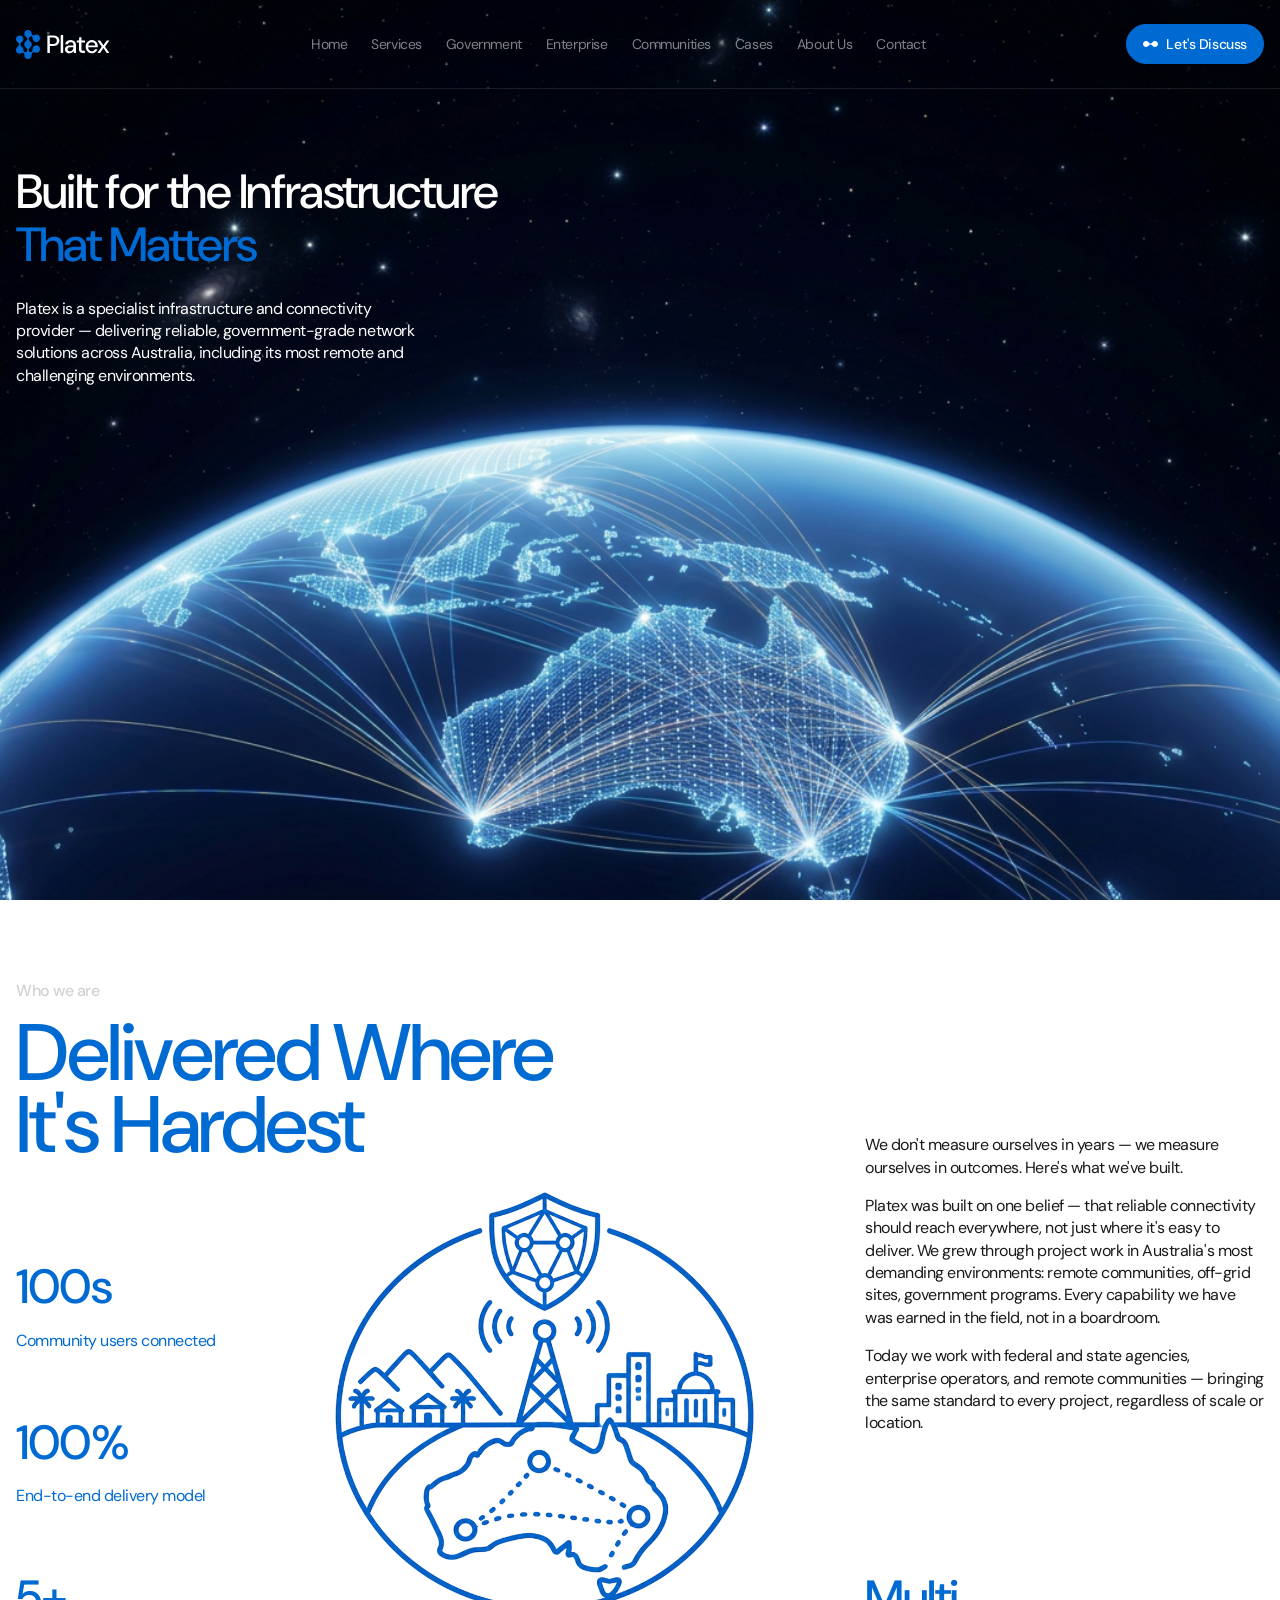
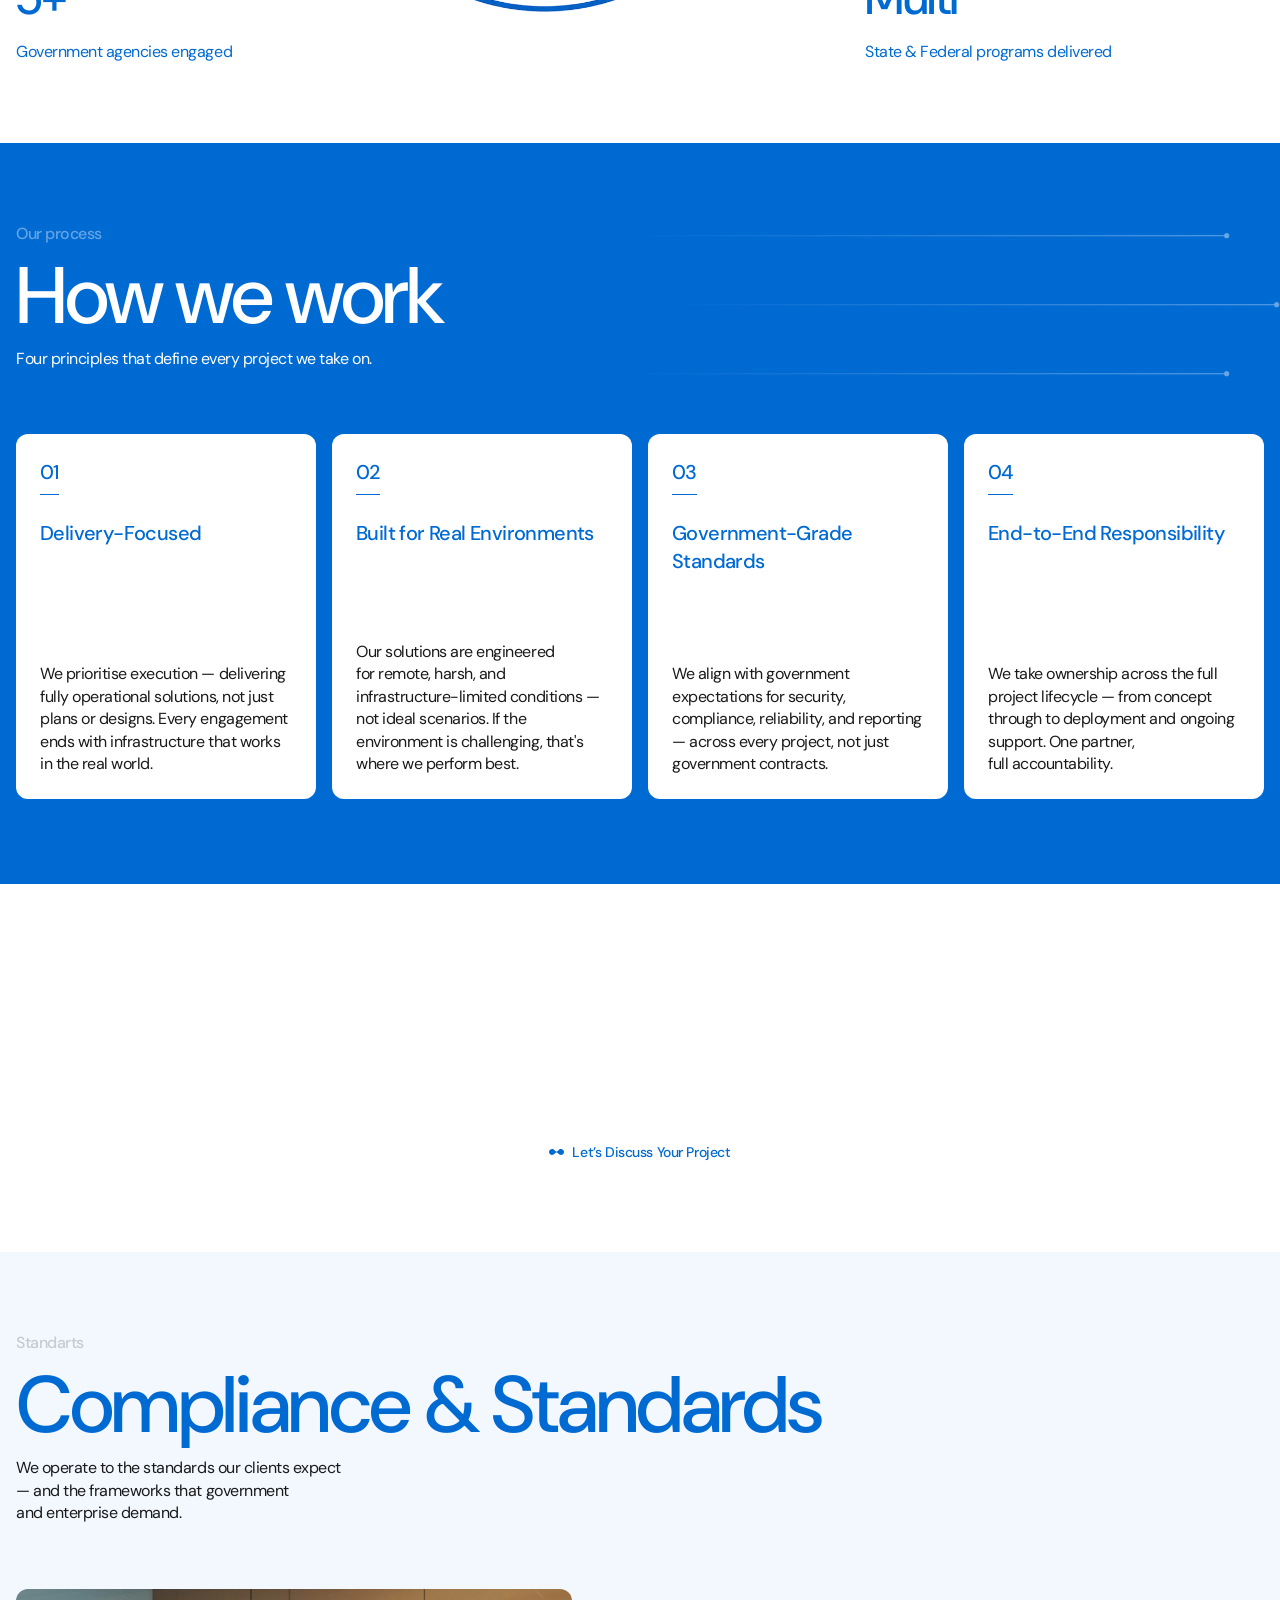
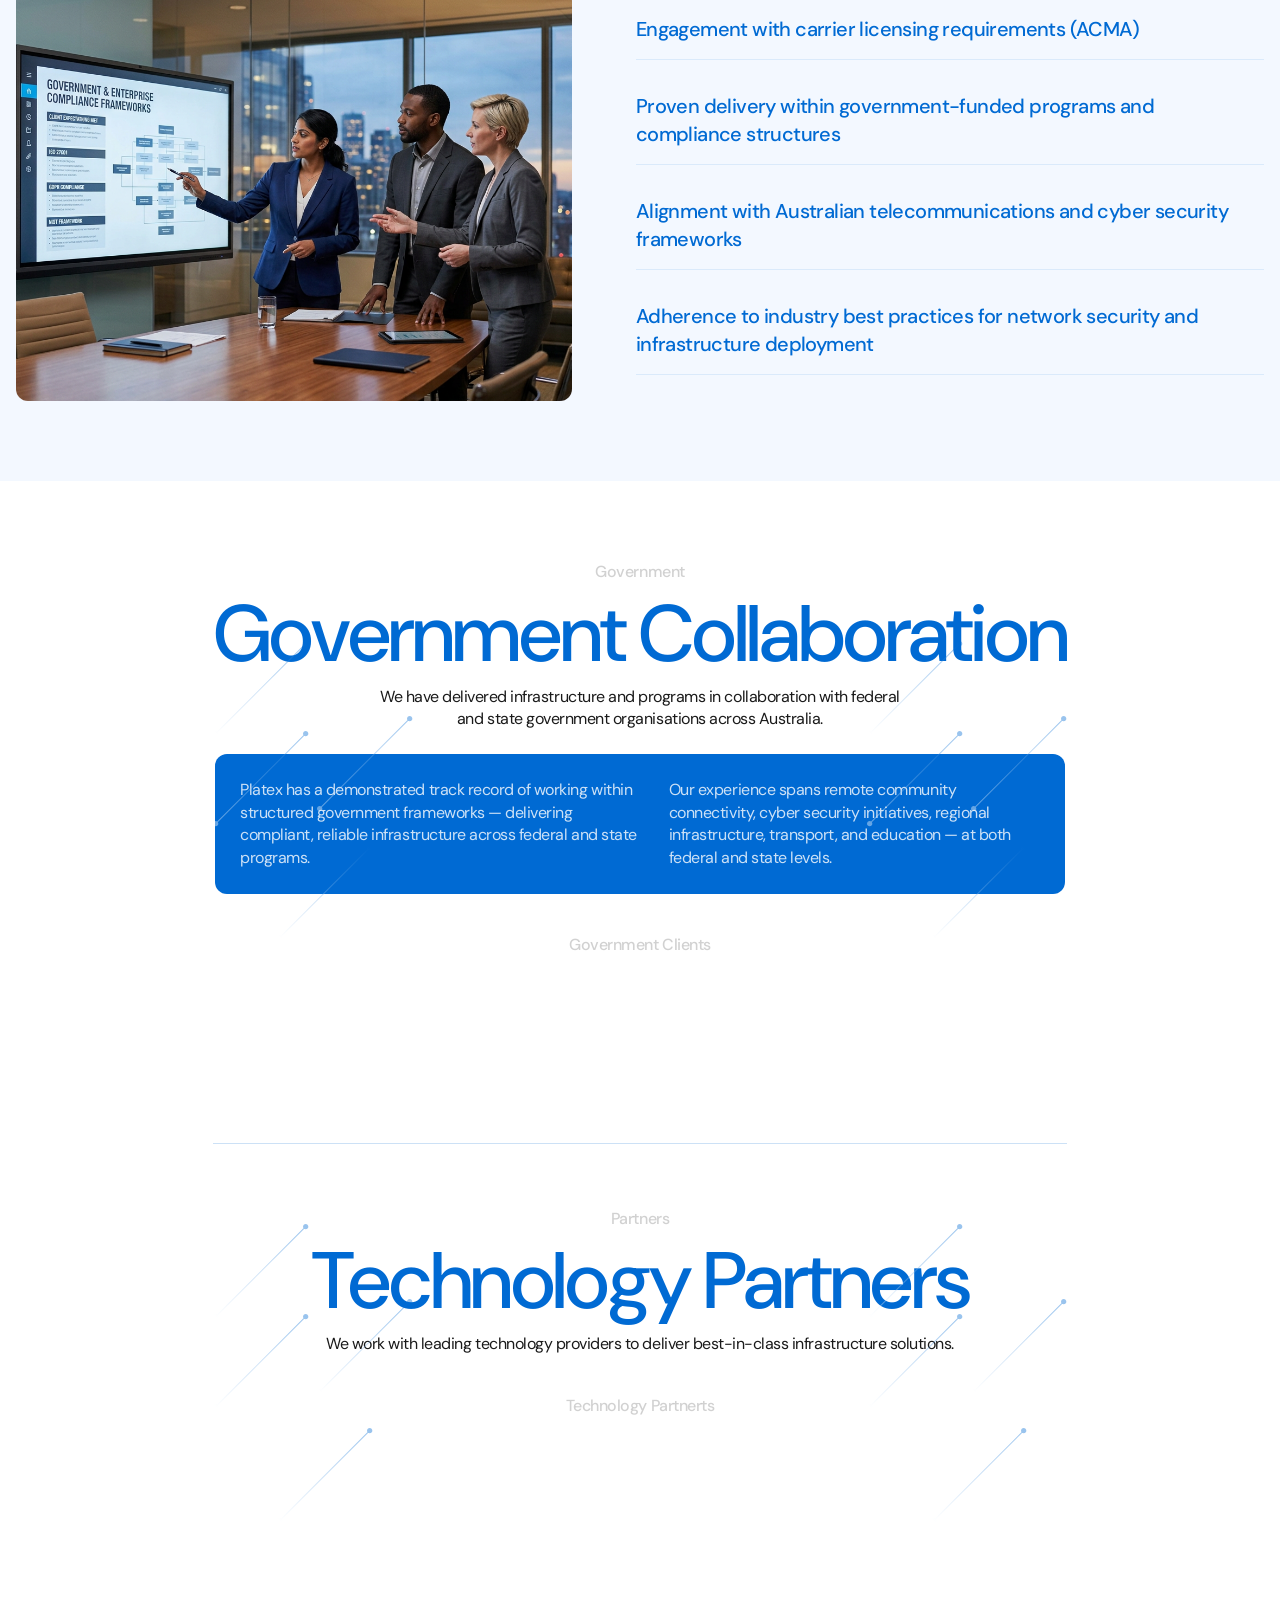
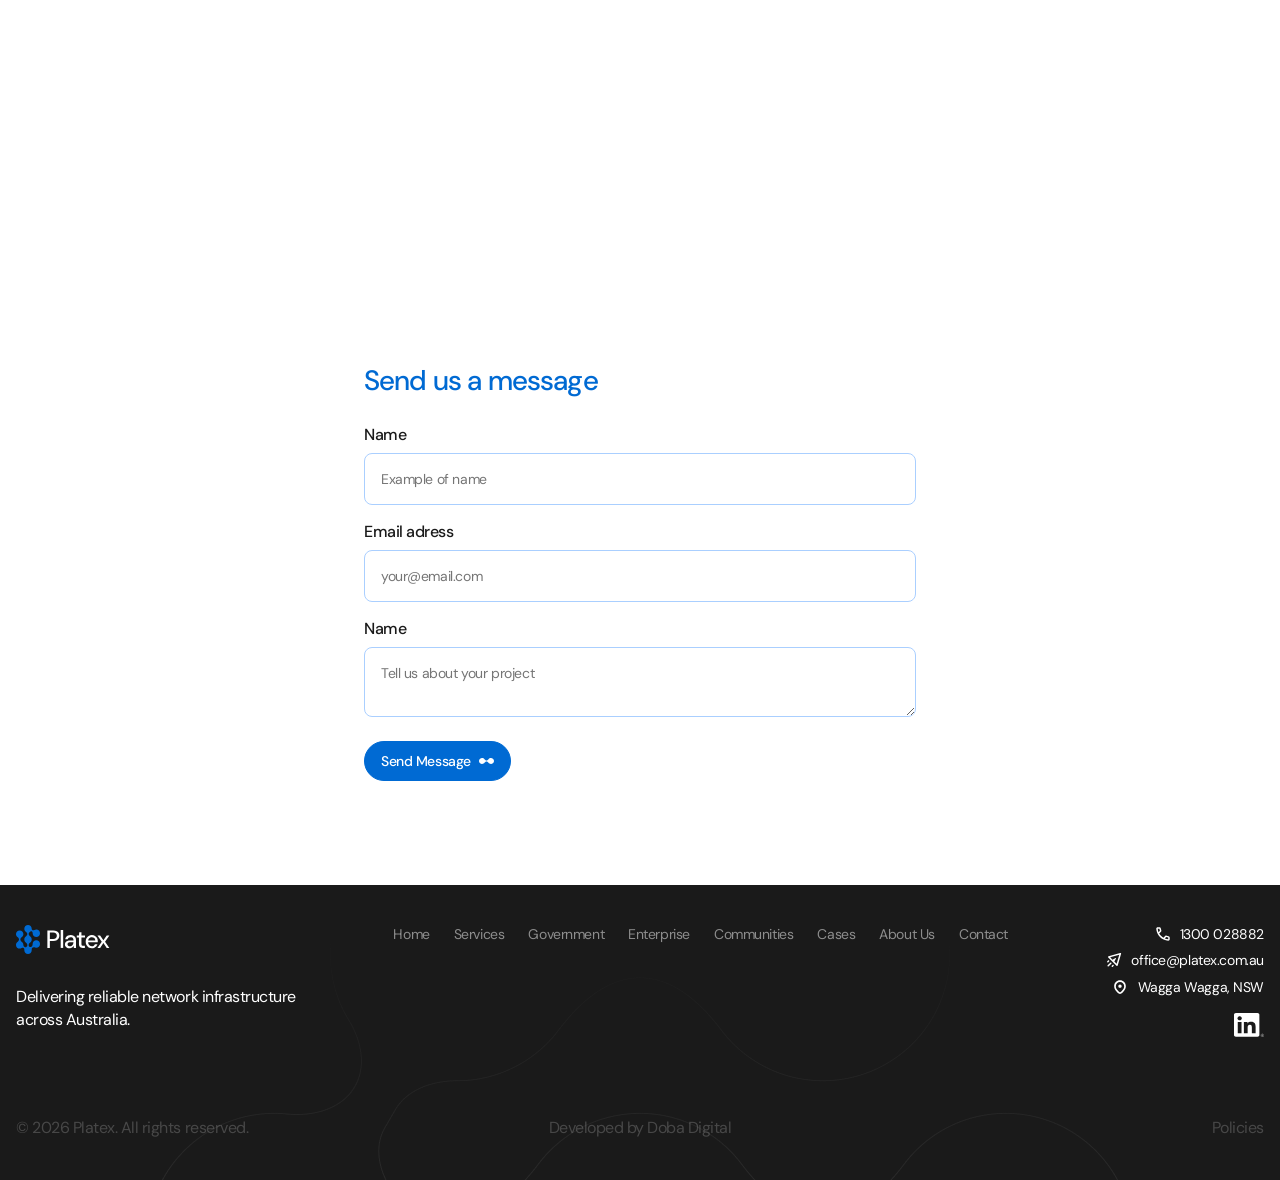
==== commit 7402eb21: "Add files via upload" ====
--- a/about.html
+++ b/about.html
@@ -6,7 +6,7 @@
 	<meta charset="UTF-8">
 	<meta name="format-detection" content="telephone=no">
 	<!-- <style>body{opacity: 0;}</style> -->
-	<link rel="stylesheet" href="css/style.min.css?_v=20260616125403">
+	<link rel="stylesheet" href="css/style.min.css?_v=20260622153735">
 	<link rel="shortcut icon" href="favicon.ico">
 	<!-- <meta name="robots" content="noindex, nofollow"> -->
 	<meta name="viewport" content="width=device-width, initial-scale=1.0">
@@ -28,7 +28,9 @@
 							<li class="menu__item">
 								<a href="index.html" class="menu__link">Home</a>
 							</li>
-							<li class="menu__item"><a href="" class="menu__link">Services</a></li>
+							<li class="menu__item">
+								<a href="services.html" class="menu__link">Services</a>
+							</li>
 							<li class="menu__item">
 								<a href="goverment.html" class="menu__link">Government</a>
 							</li>
@@ -58,7 +60,7 @@
 						</div>
 					</nav>
 				</div>
-				<a href="" class="header__btn btn">
+				<a href="" data-popup="#popup" class="header__btn btn">
 					<svg class="btn__svg" xmlns="http://www.w3.org/2000/svg" width="15" height="6" viewBox="0 0 15 6" fill="none">
 						<path d="M2.62268e-07 3C1.1742e-07 4.65687 1.37756 6 3.07692 6C4.08319 5.99999 4.97648 5.52901 5.53777 4.80081C6.0259 4.16751 6.68749 3.56268 7.5 3.56268C8.31251 3.56268 8.9741 4.16751 9.46223 4.80081C10.0235 5.52901 10.9168 5.99999 11.9231 6C13.6224 6 15 4.65687 15 3C15 1.34313 13.6224 -5.97268e-07 11.9231 -7.4583e-07C10.9166 9.65659e-06 10.023 0.471244 9.46171 1.19976C8.9738 1.83303 8.31235 2.43777 7.5 2.43777C6.68765 2.43777 6.0262 1.83303 5.53829 1.19976C4.97698 0.471243 4.08344 9.05922e-06 3.07692 -1.51919e-06C1.37758 -1.66775e-06 2.52026e-05 1.34315 2.62268e-07 3Z" fill="" />
 					</svg>
@@ -83,8 +85,8 @@
 					</p>
 				</div>
 			</section>
-			<section class="whoweare">
-				<div class="whoweare__container">
+			<section data-watch data-watch-once data-watch-threshold="0.2" class="whoweare">
+				<div class="whoweare__container animation-fade-up">
 					<div class="whoweare__titles titles">
 						<p class="whoweare__subtitle subtitle">Who we are</p>
 						<h2 class="whoweare__title title2 blue">
@@ -129,7 +131,7 @@
 									standard to every project, regardless of scale or
 									location.</span>
 							</div>
-							<div data-da=".content-whoweare__items, 768" class="content-whoweare__item item-whoweare blue">
+							<div data-da=".content-whoweare__items, 992" class="content-whoweare__item item-whoweare blue">
 								<h3 class="item-whoweare__title">Multi</h3>
 								<p class="item-whoweare__descriptions descriptions">
 									State & Federal programs delivered
@@ -231,12 +233,12 @@
 					</div>
 				</div>
 			</section>
-			<section class="cta">
-				<div class="cta__container">
+			<section data-watch data-watch-once data-watch-threshold="0.2" class="cta">
+				<div class="cta__container animation-fade-up">
 					<h2 class="cta__title title">
 						Already know what you need? Let's talk
 					</h2>
-					<a href="" class="cta__btn btn white-btn">
+					<a href="" data-popup="#popup" class="cta__btn btn white-btn">
 						<svg class="btn__svg" xmlns="http://www.w3.org/2000/svg" width="15" height="6" viewBox="0 0 15 6" fill="none">
 							<path d="M2.62268e-07 3C1.1742e-07 4.65687 1.37756 6 3.07692 6C4.08319 5.99999 4.97648 5.52901 5.53777 4.80081C6.0259 4.16751 6.68749 3.56268 7.5 3.56268C8.31251 3.56268 8.9741 4.16751 9.46223 4.80081C10.0235 5.52901 10.9168 5.99999 11.9231 6C13.6224 6 15 4.65687 15 3C15 1.34313 13.6224 -5.97268e-07 11.9231 -7.4583e-07C10.9166 9.65659e-06 10.023 0.471244 9.46171 1.19976C8.9738 1.83303 8.31235 2.43777 7.5 2.43777C6.68765 2.43777 6.0262 1.83303 5.53829 1.19976C4.97698 0.471243 4.08344 9.05922e-06 3.07692 -1.51919e-06C1.37758 -1.66775e-06 2.52026e-05 1.34315 2.62268e-07 3Z" fill="" />
 						</svg>
@@ -244,8 +246,8 @@
 					</a>
 				</div>
 			</section>
-			<section class="standarts">
-				<div class="standarts__container">
+			<section data-watch data-watch-once data-watch-threshold="0.2" class="standarts">
+				<div class="standarts__container animation-fade-up">
 					<div class="standarts__titles titles">
 						<p class="standarts__subtitle subtitle">Standarts</p>
 						<h2 class="standarts__title title2 blue">
@@ -287,9 +289,9 @@
 					</div>
 				</div>
 			</section>
-			<section class="partners">
-				<div class="partners__container">
-					<div class="partners__top top-partners">
+			<section data-watch data-watch-once data-watch-threshold="0.2" class="partners">
+				<div class="partners__container animation-fade-up">
+					<div class="partners__top top-partners animation-fade-up">
 						<div class="partners__decors">
 							<svg class="partners__decore1" xmlns="http://www.w3.org/2000/svg" width="96" height="96" viewBox="0 0 96 96" fill="none">
 								<path d="M90.7814 0.781374C89.74 1.82277 89.74 3.51121 90.7814 4.55261C91.8228 5.59401 93.5112 5.59401 94.5526 4.55261C95.594 3.51121 95.594 1.82277 94.5526 0.781374C93.5112 -0.260024 91.8228 -0.260024 90.7814 0.781374ZM0.781376 90.7814C-0.260025 91.8228 -0.260026 93.5112 0.781372 94.5526C1.82277 95.594 3.51121 95.594 4.55261 94.5526C5.59401 93.5112 5.59401 91.8228 4.55261 90.7814C3.51121 89.74 1.82277 89.74 0.781376 90.7814ZM92.667 2.66699L92.3134 2.31344L2.31344 92.3134L2.66699 92.667L3.02055 93.0205L93.0205 3.02055L92.667 2.66699Z" fill="url(#paint0_linear_4364_364)" fill-opacity="0.4" />
@@ -393,7 +395,7 @@
 							<h2 class="partners__subtitle subtitle text-centred">
 								Government Clients
 							</h2>
-							<div class="partners__track-wrap">
+							<div data-direction="left" data-speed="70" class="partners__track-wrap">
 								<div class="partners__track partners__track--left">
 									<div class="partners__list">
 										<!-- Перший набір -->
@@ -420,36 +422,11 @@
 										</div>
 										<!-- ... інші партнери -->
 									</div>
-									<!-- Дублікат для безшовного циклу -->
-									<div class="partners__list" aria-hidden="true">
-										<!-- ті самі елементи -->
-										<div class="partners__item">
-											<img src="img/partners1.png" alt="image" />
-										</div>
-										<div class="partners__item">
-											<img src="img/partners2.png" alt="image" />
-										</div>
-										<div class="partners__item">
-											<img src="img/partners3.png" alt="image" />
-										</div>
-										<div class="partners__item">
-											<img src="img/partners4.png" alt="image" />
-										</div>
-										<div class="partners__item">
-											<img src="img/partners5.png" alt="image" />
-										</div>
-										<div class="partners__item">
-											<img src="img/partners6.png" alt="image" />
-										</div>
-										<div class="partners__item">
-											<img src="img/partners7.png" alt="image" />
-										</div>
-									</div>
-								</div>
-							</div>
-						</div>
-					</div>
-					<div class="partners__bot bot-partners">
+								</div>
+							</div>
+						</div>
+					</div>
+					<div class="partners__bot bot-partners animation-fade-up">
 						<div class="partners__decors">
 							<svg class="partners__decore1" xmlns="http://www.w3.org/2000/svg" width="96" height="96" viewBox="0 0 96 96" fill="none">
 								<path d="M90.7814 0.781374C89.74 1.82277 89.74 3.51121 90.7814 4.55261C91.8228 5.59401 93.5112 5.59401 94.5526 4.55261C95.594 3.51121 95.594 1.82277 94.5526 0.781374C93.5112 -0.260024 91.8228 -0.260024 90.7814 0.781374ZM0.781376 90.7814C-0.260025 91.8228 -0.260026 93.5112 0.781372 94.5526C1.82277 95.594 3.51121 95.594 4.55261 94.5526C5.59401 93.5112 5.59401 91.8228 4.55261 90.7814C3.51121 89.74 1.82277 89.74 0.781376 90.7814ZM92.667 2.66699L92.3134 2.31344L2.31344 92.3134L2.66699 92.667L3.02055 93.0205L93.0205 3.02055L92.667 2.66699Z" fill="url(#paint0_linear_4364_364)" fill-opacity="0.4" />
@@ -540,32 +517,9 @@
 							<h2 class="partners__subtitle text-centred">
 								Technology Partnerts
 							</h2>
-							<div class="partners__track-wrap">
+							<div data-direction="right" data-speed="70" class="partners__track-wrap">
 								<div class="partners__track partners__track--right">
 									<div class="partners__list">
-										<div class="partners__item">
-											<img src="img/partners8.png" alt="image" />
-										</div>
-										<div class="partners__item">
-											<img src="img/partners9.png" alt="image" />
-										</div>
-										<div class="partners__item">
-											<img src="img/partners10.png" alt="image" />
-										</div>
-										<div class="partners__item">
-											<img src="img/partners4.png" alt="image" />
-										</div>
-										<div class="partners__item">
-											<img src="img/partners5.png" alt="image" />
-										</div>
-										<div class="partners__item">
-											<img src="img/partners6.png" alt="image" />
-										</div>
-										<div class="partners__item">
-											<img src="img/partners7.png" alt="image" />
-										</div>
-									</div>
-									<div class="partners__list" aria-hidden="true">
 										<div class="partners__item">
 											<img src="img/partners8.png" alt="image" />
 										</div>
@@ -638,21 +592,21 @@
 			<div class="footer__container">
 				<div class="footer__top top-footer">
 					<div class="top-footer__left">
-						<a href="" class="top-footer__logo"><img src="img/logo.svg" alt="logo" /></a>
+						<a href="index.html" class="top-footer__logo"><img src="img/logo.svg" alt="logo" /></a>
 						<div class="top-footer__descriptions">
 							Delivering reliable network infrastructure across Australia.
 						</div>
 					</div>
 					<div class="top-footer__mid">
 						<div class="top-footer__nav">
-							<a href="" class="top-footer__li">Home</a>
-							<a href="" class="top-footer__li">Services</a>
-							<a href="" class="top-footer__li">Government</a>
+							<a href="index.html" class="top-footer__li">Home</a>
+							<a href="services.html" class="top-footer__li">Services</a>
+							<a href="goverment.html" class="top-footer__li">Government</a>
 							<a href="" class="top-footer__li">Enterprise</a>
 							<a href="" class="top-footer__li">Communities</a>
-							<a href="" class="top-footer__li">Cases</a>
-							<a href="" class="top-footer__li">About Us</a>
-							<a href="" class="top-footer__li">Contact</a>
+							<a href="cases.html" class="top-footer__li">Cases</a>
+							<a href="about.html" class="top-footer__li">About Us</a>
+							<a href="contacts.html" class="top-footer__li">Contact</a>
 						</div>
 					</div>
 					<div class="top-footer__rigth">
@@ -675,13 +629,204 @@
 				</div>
 				<div class="footer__bot bot-footer">
 					<p class="bot-footer__link">© 2026 Platex. All rights reserved.</p>
+					<a href="https://doba.digital/" class="bot-footer__link">Developed by Doba Digital</a>
 					<a href="" class="bot-footer__link">Policies</a>
 				</div>
 			</div>
 		</footer>
 
+		<button class="scroll-up" type="button" aria-label="Прокрутити сторінку вгору">
+			<svg viewBox="0 0 24 24" aria-hidden="true">
+				<path d="M12 19V5M5.5 11.5 12 5l6.5 6.5" />
+			</svg>
+		</button>
+
 	</div>
-	<script src="js/app.min.js?_v=20260616125403"></script>
+	<div id="popup" aria-hidden="true" class="popup">
+		<div class="popup__wrapper">
+			<div class="popup__content">
+				<div class="popup__text">
+					<div class="contactform__form w100">
+						<div class="popup-title mb">
+							<button data-close type="button" class="popup__close">
+								<svg width="15" height="15" viewBox="0 0 23 23" fill="none" xmlns="http://www.w3.org/2000/svg">
+									<path opacity="1" d="M1.73333 1.48883L21.5469 21.0288" stroke="#fff" stroke-linecap="square" />
+									<path opacity="1" d="M21.2667 1.48883L1.45309 21.0288" stroke="#fff" stroke-linecap="square" />
+								</svg>
+							</button>
+							<div class="titles">
+								<div class="subtitle">Let’s discuss</div>
+								<div class="main-form__title">Send us a message</div>
+							</div>
+						</div>
+						<form action="" class="left-contact__form">
+							<div class="left-contact__fields">
+								<div class="left-contact__column">
+									<div class="left-contact__items">
+										<p class="left-contact__label">
+											First name
+											<span class="red">*</span>
+										</p>
+										<input type="text" class="left-contact__field" placeholder="Your name" />
+									</div>
+									<div class="left-contact__items">
+										<p class="left-contact__label">
+											Email adress
+											<span class="red">*</span>
+										</p>
+										<input type="text" class="left-contact__field" placeholder="Your email" />
+									</div>
+									<div class="left-contact__items">
+										<p class="left-contact__label">Organisation/company</p>
+										<input type="text" class="left-contact__field" placeholder="Your organisation or company" />
+									</div>
+								</div>
+								<div class="left-contact__column">
+									<div class="left-contact__items">
+										<p class="left-contact__label">
+											Last name
+											<span class="red">*</span>
+										</p>
+										<input type="text" class="left-contact__field" placeholder="To submit the form, you must fill in this field" />
+									</div>
+									<div class="left-contact__items">
+										<p class="left-contact__label">Phone number</p>
+										<input type="text" class="left-contact__field" placeholder="your@email.com" />
+									</div>
+									<div class="left-contact__items">
+										<p class="left-contact__label">Type of enquiry</p>
+										<div class="select">
+											<div class="select__head">
+												<span class="select__placeholder">Select enquiry type</span>
+												<svg class="select__arrow" xmlns="http://www.w3.org/2000/svg" width="10" height="6" viewBox="0 0 10 6" fill="none">
+													<path d="M9.41679 0C9.93532 0.000130839 10.195 0.704698 9.82842 1.11671L5.82331 5.6169C5.36859 6.1277 4.6315 6.1277 4.17678 5.6169L0.171692 1.11671C-0.195062 0.704567 0.0646561 0 0.583335 0H9.41679Z" fill="#006AD3" />
+												</svg>
+											</div>
+											<div class="select__dropdown">
+												<div class="select__option">Government project</div>
+												<div class="select__option">Enterprise project</div>
+												<div class="select__option">Community connectivity</div>
+												<div class="select__option">General enquiry</div>
+											</div>
+											<input type="hidden" name="enquiry_type" class="select__value" />
+										</div>
+									</div>
+								</div>
+							</div>
+							<div class="left-contact__bot">
+								<div class="left-contact__items">
+									<p class="left-contact__label">Message</p>
+									<textarea class="left-contact__textarea" placeholder="Tell us about your project — or just leave your details and we'll be in touch." name="" id=""></textarea>
+								</div>
+								<div class="left-contact__check">
+									<label class="check">
+										<input class="check__input" type="checkbox" name="privacy" required />
+										<span class="check__box"></span>
+										<span class="check__text">I agree to the processing of my personal data according to
+											the <a href="#" class="check__link">Privacy Policy</a></span>
+									</label>
+								</div>
+							</div>
+							<button class="left-contact__submit submit btn">
+								<span class="btn__text">Send message</span>
+								<svg class="btn__svg" xmlns="http://www.w3.org/2000/svg" width="15" height="6" viewBox="0 0 15 6" fill="none">
+									<path d="M2.62268e-07 3C1.1742e-07 4.65687 1.37756 6 3.07692 6C4.08319 5.99999 4.97648 5.52901 5.53777 4.80081C6.0259 4.16751 6.68749 3.56268 7.5 3.56268C8.31251 3.56268 8.9741 4.16751 9.46223 4.80081C10.0235 5.52901 10.9168 5.99999 11.9231 6C13.6224 6 15 4.65687 15 3C15 1.34313 13.6224 -5.97268e-07 11.9231 -7.4583e-07C10.9166 9.65659e-06 10.023 0.471244 9.46171 1.19976C8.9738 1.83303 8.31235 2.43777 7.5 2.43777C6.68765 2.43777 6.0262 1.83303 5.53829 1.19976C4.97698 0.471243 4.08344 9.05922e-06 3.07692 -1.51919e-06C1.37758 -1.66775e-06 2.52026e-05 1.34315 2.62268e-07 3Z" fill="" />
+								</svg>
+							</button>
+						</form>
+					</div>
+				</div>
+			</div>
+		</div>
+	</div>
+
+	<div id="popup-readmore" aria-hidden="true" class="popup">
+		<div class="popup__wrapper">
+			<div class="popup__content readmore-content">
+				<div class="popup__text">
+					<div class="popup__readmore readmore-popup">
+						<div class="popup-title readmore-popup__titles">
+							<button data-close type="button" class="popup__close readmore-popup__close">
+								<svg width="15" height="15" viewBox="0 0 23 23" fill="none" xmlns="http://www.w3.org/2000/svg">
+									<path opacity="1" d="M1.73333 1.48883L21.5469 21.0288" stroke="#006AD3" stroke-linecap="square" />
+									<path opacity="1" d="M21.2667 1.48883L1.45309 21.0288" stroke="#006AD3" stroke-linecap="square" />
+								</svg>
+							</button>
+							<div class="titles">
+								<div class="readmore-popup__subtitle subtitle">
+									<span>Federal government /</span>
+									<span>Community connectivity</span>
+								</div>
+								<div class="readmore-popup__title white">
+									Remote Community Connectivity
+								</div>
+							</div>
+						</div>
+						<div class="readmore-popup__items">
+							<div class="readmore-popup__item item-readmore">
+								<p class="item-readmore__subtitle subtitle">Problem</p>
+								<h2 class="item-readmore__title h4">
+									No Reliable Internet Access
+								</h2>
+								<p class="item-readmore__descriptions descriptions">
+									Remote communities had limited or no reliable internet access,
+									directly impacting education, health services, and daily
+									communication. Existing infrastructure was either non-existent
+									or too unreliable to depend on.
+								</p>
+							</div>
+							<div class="readmore-popup__item item-readmore">
+								<p class="item-readmore__subtitle subtitle">Solution</p>
+								<h2 class="item-readmore__title h4">
+									Public Wi-Fi + Starlink Satellite Backhaul
+								</h2>
+								<p class="item-readmore__descriptions descriptions">
+									Design of a public Wi-Fi network with Starlink satellite
+									backhaul — optimised for remote community use with content
+									filtering, access controls, and solar-powered operation.
+								</p>
+							</div>
+							<div class="readmore-popup__item item-readmore">
+								<p class="item-readmore__subtitle subtitle">Implementation</p>
+								<h2 class="item-readmore__title h4">
+									Mesh Network + Solar Deployment
+								</h2>
+								<p class="item-readmore__descriptions descriptions">
+									Deployment of multiple Starlink systems across community zones,
+									installation of outdoor mesh wireless infrastructure, solar and
+									battery-powered equipment for off-grid operation, and
+									community-focused access management including captive portals
+									and content filtering.
+								</p>
+							</div>
+						</div>
+						<div class="readmore-popup__result">
+							<div class="readmore-popup__text text-readmore">
+								<p class="text-readmore__subtitle subtitle">Result</p>
+								<p class="text-readmore__descriptions">
+									Connectivity delivered across multiple community zones. Hundreds
+									of users gained reliable internet access. Fully operational
+									within weeks of deployment. Significant improvement in service
+									availability and uptime.
+								</p>
+							</div>
+							<img src="img/readmore-decore.svg" alt="image" class="readmore-popup__decore" />
+						</div>
+						<div class="readmore__end end-readmore">
+							<h3 class="end-readmore__title">Facing a similar challenge?</h3>
+							<a href="" data-popup="#popup" class="readmore__btn btn">
+								<svg class="btn__svg" xmlns="http://www.w3.org/2000/svg" width="15" height="6" viewBox="0 0 15 6" fill="none">
+									<path d="M2.62268e-07 3C1.1742e-07 4.65687 1.37756 6 3.07692 6C4.08319 5.99999 4.97648 5.52901 5.53777 4.80081C6.0259 4.16751 6.68749 3.56268 7.5 3.56268C8.31251 3.56268 8.9741 4.16751 9.46223 4.80081C10.0235 5.52901 10.9168 5.99999 11.9231 6C13.6224 6 15 4.65687 15 3C15 1.34313 13.6224 -5.97268e-07 11.9231 -7.4583e-07C10.9166 9.65659e-06 10.023 0.471244 9.46171 1.19976C8.9738 1.83303 8.31235 2.43777 7.5 2.43777C6.68765 2.43777 6.0262 1.83303 5.53829 1.19976C4.97698 0.471243 4.08344 9.05922e-06 3.07692 -1.51919e-06C1.37758 -1.66775e-06 2.52026e-05 1.34315 2.62268e-07 3Z" fill="" />
+								</svg>
+								<span class="btn__text">Let’s talk</span>
+							</a>
+						</div>
+					</div>
+				</div>
+			</div>
+		</div>
+	</div>
+	<script src="js/app.min.js?_v=20260622153735"></script>
 
 </body>
 
--- a/css/style.min.css
+++ b/css/style.min.css
@@ -1 +1 @@
-@import url(https://fonts.googleapis.com/css?family=DM+Sans:regular,500,600,700,800,900);/*! tailwindcss v4.3.0 | MIT License | https://tailwindcss.com */*{padding:0;margin:0;border:0}*,*::after,*::before{box-sizing:border-box}*::after,*::before{display:inline-block}body,html{height:100%;min-width:375px}body{color:#1a1a1a;line-height:1;font-family:"DM Sans";font-size:1rem;-ms-text-size-adjust:100%;-moz-text-size-adjust:100%;-webkit-text-size-adjust:100%;-webkit-font-smoothing:antialiased;-moz-osx-font-smoothing:grayscale}button,input,textarea{font-family:"DM Sans";font-size:inherit;line-height:inherit;color:inherit;background-color:rgba(0,0,0,0)}input,textarea{width:100%}label{display:inline-block}button,option,select{cursor:pointer}a{display:inline-block;color:inherit;text-decoration:none}ul li{list-style:none}img{vertical-align:top}h1,h2,h3,h4,h5,h6{font-weight:inherit;font-size:inherit}.lock body{overflow:hidden;touch-action:none;-ms-scroll-chaining:none;overscroll-behavior:none}.wrapper{min-height:100%;display:flex;flex-direction:column;overflow:hidden}@supports (overflow:clip){.wrapper{overflow:clip}}.wrapper>main{flex:1 1 auto}.wrapper>*{min-width:0}[class*=__container]{max-width:86rem;margin:0 auto;padding:0 1rem}[class*="--gc"]{display:grid;min-width:0;grid-template-columns:1rem 1fr minmax(auto,84rem) 1fr 1rem}[class*="--gc"]>*{min-width:0;grid-column:3/4}.icon-menu{display:none}.ibg{width:100%;height:100%;-o-object-fit:cover;object-fit:cover}.ibg--top{-o-object-position:top;object-position:top}.ibg--bottom{-o-object-position:bottom;object-position:bottom}.ibg--left{-o-object-position:left;object-position:left}.ibg--right{-o-object-position:right;object-position:right}.ibg--contain{-o-object-fit:contain;object-fit:contain}._scrolled{background-color:#006ad3}._scrolled .header__img{display:none}._scrolled .header__img-white{display:flex}._scrolled .header__btn{background-color:#fff}._scrolled .header__btn span{color:#006ad3}._scrolled .header__btn svg path{fill:#006ad3}.header{border-bottom:1px solid rgba(255,255,255,.1);position:fixed;width:100%;z-index:2}.header__container{display:flex;align-items:center;justify-content:space-between;padding-top:24px;padding-bottom:24px}.menu-open .header__logo{position:relative;z-index:3}.header__img{display:flex}.menu-open .header__img{display:none}.header__img-white{display:none}.menu-open .header__img-white{display:flex}.header__menu{display:flex;align-items:center}.menu{position:relative}.menu__decor{display:none}.menu-open .menu__decor{display:flex;position:absolute;right:0;top:130px}.menu__body{display:flex;flex-direction:column;row-gap:56px}.menu-open .menu__body{background-color:#006ad3;padding-top:136px;z-index:2}.menu__list{display:flex;align-items:flex-start;gap:24px}.menu-open .menu__list{flex-direction:column}.menu__link{font-size:14px;font-weight:400;line-height:normal;letter-spacing:-.42px;color:rgba(255,255,255,.5019607843);position:relative;transition:all .25s ease}.menu__link:hover{color:#fff;-webkit-transform:translateY(-2px);transform:translateY(-2px)}.menu__actions{display:none}.menu-open .menu__actions{display:flex;gap:16px}.menu__actioncall{border-radius:100px;border:1px solid #fff;background:#fff;display:flex;padding:16px;justify-content:center;align-items:center;gap:8px;flex:1 0 0;transition:all .25s ease}.menu__actioncall:hover{-webkit-transform:translateY(-2px);transform:translateY(-2px);box-shadow:0 8px 20px rgba(0,0,0,.2)}.menu__actionlinkedin{border-radius:100px;border:1px solid #fff;background:rgba(0,0,0,0);display:flex;padding:16px;justify-content:center;align-items:center;gap:8px;flex:1 0 0;transition:all .25s ease}.menu__actionlinkedin:hover{-webkit-transform:translateY(-2px);transform:translateY(-2px);box-shadow:0 8px 20px rgba(0,0,0,.2)}.btn{display:flex;align-items:center;gap:8px;white-space:nowrap;padding:10px 16px;border-radius:100px;border:1px solid #006ad3;background:#006ad3;transition:all .3s ease}.btn:hover{-webkit-transform:translateY(-2px);transform:translateY(-2px);box-shadow:0 8px 20px rgba(0,0,0,.2)}.btn:hover .btn__svg{-webkit-transform:rotate(90deg);transform:rotate(90deg)}.btn__svg{transition:all .3s ease}.btn__svg path{fill:#fff}.btn__text{font-size:14px;font-style:normal;font-weight:500;line-height:normal;letter-spacing:-.42px;text-transform:capitalize;color:#fff}.footer{background-color:#1a1a1a;position:relative}.footer__decore{position:absolute;bottom:-160%;left:50%;-webkit-transform:translateX(-50%);transform:translateX(-50%)}.footer__container{padding-top:40px;padding-bottom:40px;display:flex;flex-direction:column;gap:80px}.footer__top{display:flex;align-items:flex-start;justify-content:space-between;width:100%;position:relative}.footer__bot{display:flex;align-items:center;justify-content:space-between;position:relative}.top-footer__left{display:flex;flex-direction:column;gap:32px}.top-footer__descriptions{font-size:16px;font-style:normal;font-weight:400;line-height:140%;letter-spacing:-.48px;color:#fff;max-width:280px}.top-footer__nav{display:flex;align-items:center;gap:24px}.top-footer__li{font-size:14px;font-style:normal;font-weight:400;line-height:normal;letter-spacing:-.42px;white-space:nowrap;color:rgba(255,255,255,.5019607843);transition:all .25s ease}.top-footer__li:hover{color:#fff;-webkit-transform:translateY(-2px);transform:translateY(-2px)}.top-footer__rigth{display:flex;flex-direction:column;align-items:flex-end;gap:16px}.top-footer__info{display:flex;flex-direction:column;align-items:flex-end;gap:8px}.top-footer__contacts{font-size:14px;font-style:normal;font-weight:400;line-height:normal;letter-spacing:-.42px;color:#fff;display:flex;align-items:center;gap:8px;transition:-webkit-transform .3s ease;transition:transform .3s ease;transition:transform .3s ease,-webkit-transform .3s ease}.top-footer__contacts:hover{-webkit-transform:translateX(-4px);transform:translateX(-4px)}.top-footer__linkedin{transition:-webkit-transform .3s ease;transition:transform .3s ease;transition:transform .3s ease,-webkit-transform .3s ease}.top-footer__linkedin:hover{-webkit-transform:translateX(-4px);transform:translateX(-4px)}.bot-footer__link{font-size:16px;font-style:normal;font-weight:400;line-height:140%;letter-spacing:-.48px;color:rgba(255,255,255,.2);transition:-webkit-transform .3s ease;transition:transform .3s ease;transition:transform .3s ease,-webkit-transform .3s ease}.bot-footer__link:hover{-webkit-transform:translateX(-4px);transform:translateX(-4px)}.blue{color:#006ad3}.transparent{background:rgba(0,0,0,0);border:1px solid #fff}.hero{position:relative}.hero__bg{position:absolute;top:0;left:0;width:100%;z-index:-1;height:100%;-o-object-fit:cover;object-fit:cover}.hero__container{height:100vh;padding-top:166px;display:flex;align-items:flex-start;gap:26px}.hero__info{display:flex;flex-direction:column;align-items:flex-start;gap:32px}.hero__decore{-webkit-transform-origin:left center;transform-origin:left center;-webkit-animation:grow-x 3.5s ease-in-out infinite;animation:grow-x 3.5s ease-in-out infinite}@-webkit-keyframes grow-x{0%{clip-path:inset(0 100% 0 0)}50%{clip-path:inset(0 0 0 0)}100%{clip-path:inset(0 0 0 100%)}}@keyframes grow-x{0%{clip-path:inset(0 100% 0 0)}50%{clip-path:inset(0 0 0 0)}100%{clip-path:inset(0 0 0 100%)}}.hero__descriptions{font-size:16px;font-style:normal;font-weight:400;line-height:140%;letter-spacing:-.48px;max-width:415px;color:#fff}.info-hero__title{font-size:48px;font-style:normal;font-weight:500;line-height:110%;letter-spacing:-.96px;color:#fff}.info-hero__actions{display:flex;align-items:center;gap:16px}.titles{display:flex;flex-direction:column;align-items:flex-start;gap:16px}.subtitle{color:rgba(26,26,26,.2);font-size:16px;font-style:normal;font-weight:500;line-height:normal;letter-spacing:-.48px}.title{font-size:100px;font-style:normal;font-weight:500;line-height:90%;letter-spacing:-3px;display:flex;flex-direction:column}.title2{font-size:80px;font-style:normal;font-weight:500;line-height:90%;letter-spacing:-2.4px;display:flex;flex-direction:column}.services__container{display:flex;gap:40px;align-items:flex-start;padding-top:80px;padding-bottom:80px}.services__cards{display:flex;flex-direction:column;gap:24px;max-width:710px;width:100%}.services__card{border-radius:12px;border:1px solid rgba(0,106,211,.2);display:flex;padding:24px;align-items:flex-start;gap:80px;align-self:stretch;height:320px;width:100%}.services__right{position:sticky;top:160px;display:flex;flex-direction:column;align-items:flex-start;gap:32px;max-width:486px;width:100%}.services__title{color:#006ad3}.services__descriptions{max-width:377px}.card-services{transition:background .3s,border-color .3s}.card-services__left{display:flex;flex-direction:column;justify-content:space-between;align-items:flex-start;height:100%}.card-services__numb{font-size:20px;font-style:normal;font-weight:500;line-height:140%;letter-spacing:-.6px;padding-bottom:8px;border-bottom:1px solid #006ad3;color:#006ad3}.card-services__icon{width:143px;height:147px;aspect-ratio:143/147}.card-services__imgoriginal{width:100%}.card-services__imgoriginal path{fill:#006ad3}.card-services__right{display:flex;flex-direction:column;justify-content:space-between;align-items:flex-start;height:100%}.card-services__title{font-size:20px;font-style:normal;font-weight:500;line-height:140%;letter-spacing:-.6px;color:#006ad3;white-space:nowrap}.card-services__descriptions{font-size:16px;font-style:normal;font-weight:400;line-height:140%;letter-spacing:-.48px;display:flex;flex-direction:column}.card-services._active{background:#006ad3;border-color:#006ad3}.card-services._active .card-services__numb{border-bottom:1px solid #fff;color:#fff}.card-services._active .card-services__descriptions,.card-services._active .card-services__title{color:#fff}.card-services._active .card-services__imgoriginal path{fill:#fff}.audiences{background:#006ad3;position:relative}.audiences__container{position:relative;display:flex;flex-direction:column;gap:64px;align-items:flex-start;padding-top:80px;padding-bottom:80px}.audiences__subtitle{color:rgba(255,255,255,.4)}.audiences__title{color:#fff}.audiences__cards{display:flex;flex-direction:column;gap:40px}.audiences__card{display:flex;height:480px;padding:16px;align-items:flex-start;gap:10px;align-self:stretch;border-radius:16px;background:#fff;overflow:hidden;width:100%}[class^=line-wrap]{position:absolute;display:inline-block;overflow:hidden}[class^=line-wrap] svg{-webkit-transform-origin:top center;transform-origin:top center;-webkit-animation:grow 3.5s ease-in-out infinite;animation:grow 3.5s ease-in-out infinite}.line-wrap{top:5%;left:40%}.line-wrap2{top:7%;left:47%}.line-wrap2 svg{-webkit-animation-delay:2.1s;animation-delay:2.1s}.line-wrap3{top:6%;left:55%}.line-wrap3 svg{-webkit-animation-delay:1.5s;animation-delay:1.5s}.line-wrap4{top:5%;left:62%}.line-wrap4 svg{-webkit-animation-delay:1s;animation-delay:1s}.line-wrap5{top:9%;left:70%}.line-wrap5 svg{-webkit-animation-delay:1.8s;animation-delay:1.8s}.line-wrap6{top:7%;left:80%}.line-wrap6 svg{-webkit-animation-delay:1.5s;animation-delay:1.5s}.line-wrap7{top:5%;left:90%}.line-wrap7 svg{-webkit-animation-delay:1.5s;animation-delay:1.5s}.line-wrap8{top:25%;left:-1%}.line-wrap8 svg{-webkit-animation-delay:1.8s;animation-delay:1.8s}.line-wrap9{top:45%;left:-1.5%}.line-wrap9 svg{-webkit-animation-delay:2.1s;animation-delay:2.1s}.line-wrap10{top:65%;left:-1%}.line-wrap11{top:85%;left:-1.5%}.line-wrap11 svg{-webkit-animation-delay:2.3s;animation-delay:2.3s}.line-wrap12{top:25%;right:-1%}.line-wrap12 svg{-webkit-animation-delay:1.5s;animation-delay:1.5s}.line-wrap13{top:45%;right:-1.5%}.line-wrap13 svg{-webkit-animation-delay:1.5s;animation-delay:1.5s}.line-wrap14{top:65%;right:-1%}.line-wrap14 svg{-webkit-animation-delay:1.5s;animation-delay:1.5s}.line-wrap15{top:85%;right:-1.5%}.line-wrap15 svg{-webkit-animation-delay:1.5s;animation-delay:1.5s}@-webkit-keyframes grow{0%{-webkit-transform:scaleY(0);transform:scaleY(0);opacity:0}15%{opacity:.8}60%{-webkit-transform:scaleY(1);transform:scaleY(1);opacity:.8}100%{-webkit-transform:scaleY(1);transform:scaleY(1);opacity:0}}@keyframes grow{0%{-webkit-transform:scaleY(0);transform:scaleY(0);opacity:0}15%{opacity:.8}60%{-webkit-transform:scaleY(1);transform:scaleY(1);opacity:.8}100%{-webkit-transform:scaleY(1);transform:scaleY(1);opacity:0}}.crad-audiences__text{flex-direction:column;height:100%;justify-content:space-between;display:flex;padding:24px;align-items:flex-start;align-self:stretch;border-radius:10px;background:#f3f8ff}.crad-audiences__title{font-size:28px;font-style:normal;font-weight:500;line-height:140%;letter-spacing:-.84px;color:#006ad3}.crad-audiences__info{display:flex;flex-direction:column;align-items:flex-start;gap:24px}.crad-audiences__descriptions{font-size:16px;font-weight:400;line-height:140%;letter-spacing:-.48px;color:#1a1a1a}.crad-audiences__img{max-width:858px;height:auto;width:100%;flex:1 0 auto;align-self:stretch}.crad-audiences__img img{width:100%;height:100%;-o-object-fit:cover;object-fit:cover;border-radius:10px}.trust__container{display:flex;flex-direction:column;gap:64px;align-items:flex-start;padding-top:80px;padding-bottom:80px}.trust__top{display:flex;align-items:flex-start;justify-content:space-between;width:100%}.top-trust__title{color:#006ad3;white-space:nowrap}.top-trust__descriptions{max-width:415px;font-size:16px;font-style:normal;font-weight:400;line-height:140%;letter-spacing:-.48px}.partners{display:flex;flex-direction:column;gap:40px}.partners__block{display:flex;flex-direction:column;row-gap:24px;min-width:0}.partners__subtitle{font-size:16px;font-style:normal;font-weight:500;line-height:normal;letter-spacing:-.48px;color:rgba(26,26,26,.2)}.partners__track-wrap{overflow:hidden}.partners__track{display:flex;width:-webkit-max-content;width:max-content}.partners__track--left{-webkit-animation:scroll-left 20s linear infinite;animation:scroll-left 20s linear infinite}.partners__track--right{-webkit-animation:scroll-right 20s linear infinite;animation:scroll-right 20s linear infinite}.partners__list{display:flex;align-items:center;gap:40px;padding:20px 0;flex-shrink:0}.partners__item{flex-shrink:0}.partners__item img{height:100px;width:auto;-o-object-fit:contain;object-fit:contain}@-webkit-keyframes scroll-left{from{-webkit-transform:translateX(0);transform:translateX(0)}to{-webkit-transform:translateX(-50%);transform:translateX(-50%)}}@keyframes scroll-left{from{-webkit-transform:translateX(0);transform:translateX(0)}to{-webkit-transform:translateX(-50%);transform:translateX(-50%)}}@-webkit-keyframes scroll-right{from{-webkit-transform:translateX(-50%);transform:translateX(-50%)}to{-webkit-transform:translateX(0);transform:translateX(0)}}@keyframes scroll-right{from{-webkit-transform:translateX(-50%);transform:translateX(-50%)}to{-webkit-transform:translateX(0);transform:translateX(0)}}.cta{background:url(../img/cta-bg.png) no-repeat center;background-size:cover;background-attachment:fixed}@supports (-webkit-touch-callout:none){.cta{background-attachment:scroll}}.cta__container{display:flex;flex-direction:column;gap:24px;align-items:center;padding-top:80px;padding-bottom:80px}.cta__title{text-align:center;color:#fff;font-size:80px;max-width:1072px}.white-btn{background:#fff;border:1px solid #fff}.white-btn .btn__svg path{fill:#006ad3}.white-btn .btn__text{color:#006ad3}.cases{background-color:#f3f8ff}.cases__container{position:relative;padding-top:80px;padding-bottom:80px}.cases__decors{position:absolute;top:130px;left:0;width:284.002px;height:246px;pointer-events:none}.cases__decor1{position:absolute;top:0;left:0}.cases__decor2{position:absolute;left:0;bottom:0}.cases__decor3{position:absolute;top:0;right:0}.cases__decor4{position:absolute;right:0;bottom:0}.cases__decors2{position:absolute;top:130px;right:0;width:284.002px;height:246px;pointer-events:none}.cases__decor5{position:absolute;top:0;left:0}.cases__decor6{position:absolute;bottom:0;left:0}.cases__decor7{position:absolute;top:0;right:0}.cases__decor8{position:absolute;right:0;bottom:0}.cases__titles{display:flex;flex-direction:column;gap:16px;align-items:center;justify-content:center}.cases__slider{margin-top:64px;overflow:visible!important}.cases__slide{display:flex;border-radius:16px;background:#fff;padding:16px;align-items:flex-start;gap:16px;width:80%}.titles-cases__descriptions{font-size:16px;font-style:normal;font-weight:400;line-height:140%;letter-spacing:-.48px}.slide-cases__image{border-radius:10px;overflow:hidden;max-width:662px;width:100%;height:448px;align-self:stretch}.slide-cases__image img{width:100%;height:100%;-o-object-fit:cover;object-fit:cover}.slide-cases__info{height:100%;flex-direction:column;align-items:flex-start;display:flex;justify-content:space-between}.info-cases__top{display:flex;flex-direction:column;gap:16px;width:100%}.info-cases__title{font-size:28px;font-style:normal;font-weight:500;line-height:140%;letter-spacing:-.84px;color:#006ad3;display:flex;flex-direction:column}.info-cases__subtitle{font-size:16px;font-style:normal;font-weight:500;line-height:normal;letter-spacing:-.48px;color:rgba(26,26,26,.2)}.info-cases__descriptions{font-size:16px;font-style:normal;font-weight:400;line-height:140%;letter-spacing:-.48px;color:#006ad3;border-radius:10px;background:#f3f8ff;display:flex;padding:16px;align-items:flex-start;gap:10px;align-self:stretch;width:100%}.info-cases__descriptions span{max-width:190px}.info-cases__bot{display:flex;flex-direction:column;align-items:flex-start;gap:24px}.info-cases__text{font-size:16px;font-style:normal;font-weight:400;line-height:140%;letter-spacing:-.48px;color:#1a1a1a}.navigation{display:flex;align-items:center;justify-content:center;gap:16px;margin-top:32px}.navigation-next,.navigation-prev{border-radius:100px;background-color:#006ad3;padding:12px 24px;transition:all .3s ease;cursor:pointer}.navigation-next:hover,.navigation-prev:hover{-webkit-transform:translateY(-2px);transform:translateY(-2px);box-shadow:0 8px 20px rgba(0,0,0,.2)}.cases__decors svg{-webkit-transform-origin:center center;transform-origin:center center;-webkit-animation:decor-appear 3s ease-in-out infinite;animation:decor-appear 3s ease-in-out infinite}.cases__decors svg:nth-child(2){-webkit-animation-delay:.8s;animation-delay:.8s}.cases__decors svg:nth-child(3){-webkit-animation-delay:1.6s;animation-delay:1.6s}.cases__decors svg:nth-child(4){-webkit-animation-delay:2.4s;animation-delay:2.4s}.cases__decors2 svg{-webkit-transform-origin:center center;transform-origin:center center;-webkit-animation:decor-appear 3s ease-in-out infinite;animation:decor-appear 3s ease-in-out infinite}.cases__decors2 svg:nth-child(2){-webkit-animation-delay:.8s;animation-delay:.8s}.cases__decors2 svg:nth-child(3){-webkit-animation-delay:1.6s;animation-delay:1.6s}.cases__decors2 svg:nth-child(4){-webkit-animation-delay:2.4s;animation-delay:2.4s}@-webkit-keyframes decor-appear{0%{-webkit-transform:scale(0) rotate(0);transform:scale(0) rotate(0);opacity:0}20%{opacity:.6}60%{-webkit-transform:scale(1) rotate(0);transform:scale(1) rotate(0);opacity:.6}100%{-webkit-transform:scale(1);transform:scale(1);opacity:0}}@keyframes decor-appear{0%{-webkit-transform:scale(0) rotate(0);transform:scale(0) rotate(0);opacity:0}20%{opacity:.6}60%{-webkit-transform:scale(1) rotate(0);transform:scale(1) rotate(0);opacity:.6}100%{-webkit-transform:scale(1);transform:scale(1);opacity:0}}.white{color:#fff}.descriptions{font-size:16px;font-style:normal;font-weight:400;line-height:140%;letter-spacing:-.48px;display:flex;flex-direction:column}.about{background-color:#006ad3}.about__container{position:relative;display:flex;flex-direction:column;gap:24px;padding-top:80px;padding-bottom:80px}.about__decors{position:absolute;width:100%;height:40%}.about__decor1,.about__decor2,.about__decor3,.about__decor4,.about__decor5{-webkit-transform-origin:left center;transform-origin:left center;-webkit-animation:line-grow 5s ease-in-out infinite;animation:line-grow 5s ease-in-out infinite}.about__decor1{-webkit-animation-delay:.6s;animation-delay:.6s;width:600px;position:absolute;top:0;right:20%}.about__decor2{-webkit-animation-delay:1.9s;animation-delay:1.9s;width:320px;position:absolute;top:15%;right:5%}.about__decor3{-webkit-animation-delay:.7s;animation-delay:.7s;width:580px;position:absolute;top:35%;right:10%}.about__decor4{-webkit-animation-delay:1.7s;animation-delay:1.7s;width:645px;position:absolute;top:60%;right:40%}.about__decor5{-webkit-animation-delay:2.4s;animation-delay:2.4s;width:800px;position:absolute;top:90%;right:50%}@-webkit-keyframes line-grow{0%{-webkit-transform:scaleX(0);transform:scaleX(0);opacity:0}15%{opacity:.4}60%{-webkit-transform:scaleX(1);transform:scaleX(1);opacity:.4}100%{-webkit-transform:scaleX(1);transform:scaleX(1);opacity:0}}@keyframes line-grow{0%{-webkit-transform:scaleX(0);transform:scaleX(0);opacity:0}15%{opacity:.4}60%{-webkit-transform:scaleX(1);transform:scaleX(1);opacity:.4}100%{-webkit-transform:scaleX(1);transform:scaleX(1);opacity:0}}.about__subtitle{color:rgba(255,255,255,.4)}.about__title{font-size:80px;font-style:normal;font-weight:500;line-height:90%;letter-spacing:-2.4px;max-width:941px}.about__content{display:flex;flex-direction:column;gap:64px;position:relative}.about__top{display:flex;align-items:flex-start;justify-content:space-between}.about__descriptions{max-width:398px;color:rgba(255,255,255,.8)}.about__list{display:flex;flex-direction:column;gap:32px}.list-about__item{display:flex;align-items:center;justify-content:space-between;padding-bottom:16px;border-bottom:1px solid rgba(255,255,255,.1);transition:all .3s ease}.list-about__item:hover{-webkit-transform:translateY(-2px);transform:translateY(-2px);scale:1.05}.list-about__left{display:flex;align-items:center;gap:32px}.list-about__numb{color:rgba(255,255,255,.2);font-size:20px;font-weight:500;line-height:140%;letter-spacing:-.6px}.list-about__title{font-size:20px;font-style:normal;font-weight:500;line-height:140%;letter-spacing:-.6px;color:#fff}.list-about__right{max-width:398px;font-size:16px;font-style:normal;font-weight:400;line-height:140%;letter-spacing:-.48px;color:rgba(255,255,255,.8);display:flex;justify-content:flex-start;width:100%}.contactform{background:url(../img/conatctform-bg.png) no-repeat center;background-size:cover;background-attachment:fixed}@supports (-webkit-touch-callout:none){.contactform{background-attachment:scroll}}.contactform__container{display:flex;flex-direction:column;align-items:center;gap:32px;padding-top:80px;padding-bottom:80px}.contactform__titles{align-items:center}.contactform__title{font-size:80px;font-style:normal;font-weight:500;line-height:90%;letter-spacing:-2.4px;text-align:center;max-width:832px;width:100%}.contactform__descriptions{max-width:438px;text-align:center}.contactform__form{width:380px}.contactform__main-form{width:100%;display:flex;flex-direction:column;gap:24px;padding:24px;align-items:flex-start;border-radius:12px;background-color:#fff}.main-form__title{font-size:28px;font-style:normal;font-weight:500;line-height:140%;letter-spacing:-.84px;color:#006ad3}.main-form__inputs{width:100%;display:flex;flex-direction:column;gap:16px}.main-form__item{display:flex;flex-direction:column;gap:8px}.main-form__label{font-size:16px;font-style:normal;font-weight:500;line-height:normal;letter-spacing:-.48px;color:#1a1a1a}.main-form__input{color:rgba(26,26,26,.4);font-size:14px;font-style:normal;font-weight:400;line-height:normal;letter-spacing:-.42px;display:flex;padding:16px;align-items:center;align-self:stretch;border-radius:8px;border:1px solid #aacfff;outline:0;transition:all .3s ease}.main-form__input:hover{border-color:#006ad3}.main-form__input:focus{border-color:#006ad3;box-shadow:0 0 0 3px rgba(0,106,211,.15)}.main-form__area{color:rgba(26,26,26,.4);font-size:14px;font-style:normal;font-weight:400;line-height:normal;letter-spacing:-.42px;min-height:60px;border-radius:8px;padding:16px;border:1px solid #aacfff;outline:0;transition:all .3s ease}.main-form__area:hover{border-color:#006ad3}.main-form__area:focus{border-color:#006ad3;box-shadow:0 0 0 3px rgba(0,106,211,.15)}.hero-single__container{height:100vh;padding-top:166px;display:flex;align-items:flex-start;flex-direction:column;gap:26px}.hero-single__bg{position:absolute;top:0;left:0;width:100%;z-index:-1;height:100%;-o-object-fit:cover;object-fit:cover}.hero-single__descriptions{display:flex;flex-direction:column;font-size:16px;font-style:normal;font-weight:400;line-height:140%;letter-spacing:-.48px}.title-small{display:flex;flex-direction:column;font-size:48px;font-style:normal;font-weight:500;line-height:110%;letter-spacing:-1.44px}.check{display:flex;align-items:center;position:relative;z-index:1;width:100%;gap:10px;cursor:pointer}.check:hover .check__box{-webkit-transform:translateX(-2px) translateY(-2px);transform:translateX(-2px) translateY(-2px)}.check__input{display:none}.check__box{flex:0 0 18px;width:18px;height:18px;border:2px solid #006ad3;border-radius:3px;background:#fff;margin-top:2px;-webkit-transform:translateY(-2px);transform:translateY(-2px);transition:all .3s ease}.check__input:checked+.check__box{background:#006ad3 url("data:image/svg+xml,%3Csvg viewBox=%270 0 10 8%27 xmlns=%27http://www.w3.org/2000/svg%27%3E%3Cpath d=%27M1 4l3 3 5-6%27 stroke=%27%23fff%27 stroke-width=%271.5%27 fill=%27none%27 stroke-linecap=%27round%27/%3E%3C/svg%3E") center/70% no-repeat;border-color:#006ad3}.check__text{font-size:14px;line-height:1.4}.check__link{color:#1a73e8;transition:all .3s ease}.check__link:hover{-webkit-transform:translateY(-2px);transform:translateY(-2px)}.select{position:relative}.select__head{display:flex;align-items:center;justify-content:space-between;padding:16px;border:1px solid #d0d5dd;border-radius:8px;background:#fff;cursor:pointer;-webkit-user-select:none;-ms-user-select:none;user-select:none;font-size:14px;font-style:normal;font-weight:400;line-height:normal;letter-spacing:-.42px;color:rgba(26,26,26,.4);transition:all .3s ease}.select__head:hover{border-color:#1a73e8;-webkit-transform:translateY(-2px);transform:translateY(-2px)}.select__head._active{border-color:#1a73e8}.select__placeholder{color:#999;font-size:15px}.select__placeholder._selected{color:#333}.select__arrow{width:12px;height:8px;transition:-webkit-transform .2s;transition:transform .2s;transition:transform .2s,-webkit-transform .2s}._active .select__arrow{-webkit-transform:rotate(180deg);transform:rotate(180deg)}.select__dropdown{display:none;position:absolute;top:calc(100% + 4px);left:0;right:0;background:#fff;border:1px solid #d0d5dd;border-radius:8px;overflow:hidden;z-index:10;box-shadow:0 4px 16px rgba(0,0,0,.1)}._active+.select__dropdown{display:block}.select__option{padding:14px 16px;font-size:15px;color:#333;cursor:pointer;transition:all .3s ease}.select__option._active,.select__option:hover{background:#1a73e8;color:#fff}.contact__container{display:flex;align-items:flex-start;justify-content:space-between;padding-top:80px;padding-bottom:80px;gap:64px}.contact__left{display:flex;flex-direction:column;align-items:flex-start;row-gap:32px;max-width:696px;width:100%}.contact__right{display:flex;flex:1 0 0;flex-direction:column;row-gap:32px;padding:24px;border-radius:12px;border:1px solid rgba(0,106,211,.2);background:#006ad3}.left-contact__formbox{width:100%}.left-contact__form{display:flex;flex-direction:column;align-items:flex-start;width:100%;row-gap:16px}.left-contact__fields{display:flex;align-items:flex-start;width:100%;gap:16px}.left-contact__column{display:flex;flex-direction:column;gap:16px;width:50%}.left-contact__items{display:flex;flex-direction:column;gap:8px}.left-contact__label{color:#1a1a1a;font-size:16px;font-style:normal;font-weight:500;line-height:normal;letter-spacing:-.48px}.left-contact__field{width:100%;padding:16px;border-radius:8px;border:1px solid #aacfff;outline:0;transition:all .3s ease;font-size:14px;font-style:normal;font-weight:400;line-height:normal;letter-spacing:-.42px;color:rgba(26,26,26,.4)}.left-contact__field:hover{border:1px solid #006ad3;-webkit-transform:translateY(-2px);transform:translateY(-2px)}.left-contact__bot{display:flex;flex-direction:column;gap:12px;width:100%}.left-contact__textarea{padding:16px;border-radius:8px;border:1px solid #aacfff;outline:0;transition:all .3s ease;width:100%;font-size:14px;font-style:normal;font-weight:400;line-height:normal;letter-spacing:-.42px;color:rgba(26,26,26,.4)}.left-contact__textarea:hover{border:1px solid #006ad3;-webkit-transform:translateY(-2px);transform:translateY(-2px)}.red{color:#c80b0b}.right-contact__top{display:flex;align-items:flex-start;justify-content:space-between}.right-contact__titles{display:flex;flex-direction:column;gap:8px}.right-contact__subtitle{color:rgba(255,255,255,.2)}.right-contact__title{color:#fff;font-size:28px;font-style:normal;font-weight:500;line-height:140%;letter-spacing:-.84px}.right-contact__linkedin{padding:10px 7px;border-radius:100px;background:#fff;display:flex;align-items:center;justify-content:center;transition:all .3s ease}.right-contact__linkedin:hover{-webkit-transform:translateY(-2px);transform:translateY(-2px)}.right-contact__item{display:flex;flex-direction:column;padding-bottom:16px;border-bottom:1px solid rgba(255,255,255,.2);gap:4px}.right-contact__item:last-child{border-bottom:none}.right-contact__link{margin-bottom:4px;font-size:20px;font-style:normal;font-weight:500;line-height:140%;letter-spacing:-.6px;color:#fff;transition:all .3s ease}.right-contact__link:hover{-webkit-transform:translateX(4px);transform:translateX(4px)}.right-contact__descriptions{font-size:16px;font-style:normal;font-weight:400;line-height:140%;letter-spacing:-.48px;color:rgba(255,255,255,.8)}.whoweare__container{display:flex;align-items:flex-start;flex-direction:column;padding-top:80px;padding-bottom:80px}.whoweare__content{display:flex;align-items:flex-end;justify-content:space-between;margin-top:-44px;width:100%}.content-whoweare__items{display:flex;flex-direction:column;gap:64px}.content-whoweare__item{display:flex;flex-direction:column;gap:16px}.content-whoweare__img{max-width:452px;width:100%;height:546px;-o-object-fit:cover;object-fit:cover}.content-whoweare__descriptions{max-width:399px;width:100%;display:flex;flex-direction:column;gap:137px}.content-whoweare__text{display:flex;flex-direction:column;gap:16px}.content-whoweare__paragraph{font-size:16px;font-style:normal;font-weight:400;line-height:140%;letter-spacing:-.48px}.item-whoweare__title{font-size:48px;font-style:normal;font-weight:500;line-height:110%;letter-spacing:-1.44px}.procees{background-color:#006ad3}.procees__container{position:relative;display:flex;align-items:flex-start;flex-direction:column;gap:64px;padding-top:80px;padding-bottom:80px}.procees__decors{position:absolute;right:0;top:90px;display:flex;flex-direction:column;gap:63px}.procees__decore1{-webkit-transform-origin:left center;transform-origin:left center;-webkit-animation:line-grow 5s ease-in-out infinite;animation:line-grow 5s ease-in-out infinite;-webkit-animation-delay:2.5s;animation-delay:2.5s}.procees__decore2{-webkit-transform-origin:left center;transform-origin:left center;-webkit-animation:line-grow 5s ease-in-out infinite;animation:line-grow 5s ease-in-out infinite;-webkit-animation-delay:3.6s;animation-delay:3.6s;margin-left:50px}.procees__decore3{-webkit-transform-origin:left center;transform-origin:left center;-webkit-animation:line-grow 5s ease-in-out infinite;animation:line-grow 5s ease-in-out infinite;-webkit-animation-delay:.9s;animation-delay:.9s}.procees__subtitle{color:rgba(255,255,255,.4)}.procees__cards{display:flex;align-items:flex-start;justify-content:space-between;overflow:hidden;width:100%;height:370px;gap:16px}.procees__cards._watcher-view .cards-procees__card{margin-top:0}.cards-procees__card{display:flex;padding:24px;flex-direction:column;justify-content:space-between;align-items:flex-start;flex:1 0 0;align-self:stretch;border-radius:12px;background:#fff;margin-top:100%;height:365px;transition:all 1.3s ease}.cards-procees__card:nth-child(1){transition-delay:0s}.cards-procees__card:nth-child(2){transition-delay:.15s}.cards-procees__card:nth-child(3){transition-delay:.3s}.cards-procees__card:nth-child(4){transition-delay:.45s}.cards-procees__top{display:flex;flex-direction:column;align-items:flex-start;gap:24px}.cards-procees__numb{padding-bottom:8px;border-bottom:1px solid #006ad3;color:#006ad3;font-size:20px;font-style:normal;font-weight:500;line-height:140%;letter-spacing:-.6px}.cards-procees__title{color:#006ad3;font-size:20px;font-style:normal;font-weight:500;line-height:140%;letter-spacing:-.6px;max-width:260px}.cards-procees__descriptions{max-width:260px}.standarts{background:#f3f8ff}.standarts__container{display:flex;align-items:flex-start;flex-direction:column;gap:64px;padding-top:80px;padding-bottom:80px}.standarts__content{display:flex;align-items:center;gap:64px}.content-standarts__img{width:712px;height:412px}.content-standarts__img img{-o-object-fit:cover;object-fit:cover;width:100%;height:100%;border-radius:12px}.content-standarts__items{display:flex;flex-direction:column;gap:32px}.content-standarts__item{padding-bottom:16px;border-bottom:1px solid rgba(0,106,211,.1);font-size:20px;font-style:normal;font-weight:500;line-height:140%;letter-spacing:-.6px;transition:all .3s ease}.content-standarts__item:hover{-webkit-transform:translateX(4px);transform:translateX(4px)}.partners__container{display:flex;align-items:flex-start;flex-direction:column;padding-top:80px;padding-bottom:80px;overflow:hidden}.partners__top{position:relative;display:flex;flex-direction:column;align-items:center;gap:24px;width:100%;padding-bottom:64px;border-bottom:1px solid rgba(0,106,211,.2)}.partners__decors{position:absolute;top:80px;left:0;width:200px;height:300px;pointer-events:none}.partners__decore1{position:absolute;top:0;left:0;-webkit-transform-origin:center center;transform-origin:center center;-webkit-animation:decor-appear 3s ease-in-out infinite;animation:decor-appear 3s ease-in-out infinite;-webkit-animation-delay:.8s;animation-delay:.8s}.partners__decore2{position:absolute;right:0;top:25%;-webkit-transform-origin:center center;transform-origin:center center;-webkit-animation:decor-appear 3s ease-in-out infinite;animation:decor-appear 3s ease-in-out infinite;-webkit-animation-delay:1.8s;animation-delay:1.8s}.partners__decore3{position:absolute;top:30%;left:0;-webkit-transform-origin:center center;transform-origin:center center;-webkit-animation:decor-appear 3s ease-in-out infinite;animation:decor-appear 3s ease-in-out infinite;-webkit-animation-delay:2.3s;animation-delay:2.3s}.partners__decore4{position:absolute;bottom:0;right:20%;-webkit-transform-origin:center center;transform-origin:center center;-webkit-animation:decor-appear 3s ease-in-out infinite;animation:decor-appear 3s ease-in-out infinite;-webkit-animation-delay:.6s;animation-delay:.6s}.partners__decors2{position:absolute;top:80px;right:0;width:200px;height:300px;pointer-events:none}.partners__decore5{position:absolute;top:0;left:0;-webkit-transform-origin:center center;transform-origin:center center;-webkit-animation:decor-appear 3s ease-in-out infinite;animation:decor-appear 3s ease-in-out infinite;-webkit-animation-delay:.6s;animation-delay:.6s}.partners__decore6{position:absolute;right:0;top:25%;-webkit-transform-origin:center center;transform-origin:center center;-webkit-animation:decor-appear 3s ease-in-out infinite;animation:decor-appear 3s ease-in-out infinite;-webkit-animation-delay:2.6s;animation-delay:2.6s}.partners__decore7{position:absolute;top:30%;left:0;-webkit-transform-origin:center center;transform-origin:center center;-webkit-animation:decor-appear 3s ease-in-out infinite;animation:decor-appear 3s ease-in-out infinite;-webkit-animation-delay:1.6s;animation-delay:1.6s}.partners__decore8{position:absolute;bottom:0;right:20%;-webkit-transform-origin:center center;transform-origin:center center;-webkit-animation:decor-appear 3s ease-in-out infinite;animation:decor-appear 3s ease-in-out infinite;-webkit-animation-delay:1.1s;animation-delay:1.1s}.partners__bot{position:relative;display:flex;flex-direction:column;align-items:center;gap:40px;width:100%;padding-top:64px}.text-centred{text-align:center}.top-partners__titles{align-items:center}.top-partners__descriptions{max-width:534px;text-align:center}.top-partners__text{display:flex;align-items:flex-start;padding:24px;gap:32px;border-radius:12px;border:1px solid rgba(0,106,211,.2);background:#006ad3;width:100%;max-width:850px;color:rgba(255,255,255,.8);margin-bottom:16px}.bot-partners__titles{align-items:center}.bot-partners__descriptions{text-align:center}.ourcases{background-color:#f3f8ff}.ourcases__container{display:flex;align-items:flex-start;flex-direction:column;padding-top:80px;padding-bottom:80px;gap:64px}.ourcases__descriptions{margin-top:8px}.ourcases__cases{display:flex;flex-direction:column;gap:40px;width:100%}.cases-ourcases__card{display:flex;height:480px;padding:16px;align-items:flex-start;gap:16px;align-self:stretch;border-radius:16px;background:#fff;width:100%}.card-ourcases__info{display:flex;flex-direction:column;align-items:flex-start;gap:16px;height:100%;justify-content:space-between;width:30%}.card-ourcases__banner{flex:1 0 auto;align-self:stretch}.card-ourcases__banner img{width:100%;height:100%;-o-object-fit:cover;object-fit:cover;border-radius:10px}.info-ourcases__top{display:flex;flex-direction:column;gap:16px}.info-ourcases__title{display:flex;flex-direction:column;font-size:28px;font-style:normal;font-weight:500;line-height:140%;letter-spacing:-.84px}.info-ourcases__descriptions{display:flex;padding:16px;align-items:flex-start;align-self:stretch;border-radius:10px;background:#f3f8ff}.info-ourcases__descriptions span{max-width:242px}.info-ourcases__text{display:flex;flex-direction:column}.info-ourcases__bottom{display:flex;flex-direction:column;align-items:flex-start;gap:24px}.no-padding{padding:0}.procees__items{display:flex;flex-direction:column;align-items:flex-start;width:100%;gap:40px}.procees__item{display:flex;padding:24px;flex-direction:column;align-items:flex-start;gap:24px;align-self:stretch;border-radius:12px;background:#fff}.item-procees__title{font-size:28px;font-style:normal;font-weight:500;line-height:140%;letter-spacing:-.84px}.item-procees__content{display:flex;align-items:flex-start;gap:32px}.item-procees__img{max-width:627px;width:100%;height:370px;border-radius:8px;-o-object-fit:cover;object-fit:cover}.item-procees__text{display:grid;grid-template-columns:1fr 1fr;gap:24px}.text-procees__item{display:flex;flex-direction:column;gap:4px}.text-procees__title{margin-bottom:4px;color:#1a1a1a;font-size:16px;font-style:normal;font-weight:500;line-height:normal;letter-spacing:-.48px}.notifications{margin-top:4px;font-size:16px;font-style:normal;font-weight:500;line-height:normal;letter-spacing:-.48px;display:flex;padding:16px;flex-direction:column;align-items:flex-start;align-self:stretch;border-radius:10px;background:#f3f8ff}.centered{align-items:center;justify-content:center;text-align:center;width:100%}.challenges__container{display:flex;align-items:flex-start;flex-direction:column;padding-top:80px;padding-bottom:80px;gap:64px}.challenges__items{display:grid;grid-template-columns:1fr 1fr;gap:24px}.challenges__item{display:flex;padding:24px;justify-content:center;align-items:flex-start;gap:40px;flex:1 0 0;border-radius:12px;border:1px solid rgba(0,106,211,.2);background:#fff}.item-challenges__icon{max-width:140px;width:100%;height:140px}.item-challenges__text{display:flex;flex-direction:column;gap:24px}.item-challenges__title{font-size:20px;font-style:normal;font-weight:500;line-height:140%;letter-spacing:-.6px}.swiper{overflow:hidden}.swiper-initialized{touch-action:pan-y}.swiper-wrapper{width:100%;height:100%;box-sizing:content-box;display:flex;position:relative}.swiper-vertical .swiper-wrapper{flex-direction:column}.swiper-autoheight .swiper-wrapper{align-items:flex-start}.swiper-initialized .swiper-slide{flex-shrink:0}.swiper-android .swiper-slide,.swiper-android .swiper-wrapper{-webkit-transform:translate3d(0,0,0);transform:translate3d(0,0,0)}.swiper-button-lock{display:none!important}@media (max-width:47.99875em){.menu__body{position:fixed;width:100%;height:100%;left:-100%;top:0;overflow:auto;padding:3.125rem .9375rem 1.875rem .9375rem;transition:left .3s ease}.menu__body::before{content:"";position:fixed;width:100%;height:5rem;left:-100%;top:0;transition:left .3s ease;z-index:2}.menu-open .menu__body{left:0}.menu-open .menu__body::before{left:0}.icon-menu{display:block;position:relative;width:1.875rem;height:1.125rem;z-index:5}.icon-menu span,.icon-menu::after,.icon-menu::before{content:"";transition:all .3s ease 0s;right:0;position:absolute;width:100%;height:.125rem;background-color:#fff}.icon-menu::before{top:0}.icon-menu::after{bottom:0}.icon-menu span{top:calc(50% - .0625rem)}.menu-open .icon-menu span{width:0}.menu-open .icon-menu::before{top:calc(50% - .0625rem);-webkit-transform:rotate(-45deg);transform:rotate(-45deg)}.menu-open .icon-menu::after{bottom:calc(50% - .0625rem);-webkit-transform:rotate(45deg);transform:rotate(45deg)}.header__btn{display:none!important}.menu__list{flex-direction:column}.menu__link{font-size:22px;font-weight:500;letter-spacing:-.66px}.footer__decore{left:auto;bottom:auto;top:80px;right:-65%;width:570px;height:475px;-webkit-transform:rotate(-90deg) translateX(0);transform:rotate(-90deg) translateX(0);-o-object-fit:contain;object-fit:contain}.footer__container{gap:56px}.footer__top{flex-direction:column;gap:40px}.top-footer__left{gap:24px}.top-footer__nav{align-items:flex-start;flex-direction:column;gap:16px}.top-footer__li{font-size:16px;letter-spacing:-.48px}.top-footer__rigth{align-items:flex-start}.top-footer__info{gap:16px;align-items:flex-start}.top-footer__contacts{font-size:16px;letter-spacing:-.48px}.hero__container{padding-top:136px;flex-direction:column;gap:16px}.hero__info{flex-direction:column;align-items:center;gap:16px;order:1}.hero__btn{width:100%;justify-content:center}.hero__decore{display:none}.hero__descriptions{align-self:stretch;order:2}.info-hero__title{font-size:28px}.info-hero__actions{flex-direction:column;width:100%;order:3}.title{font-size:56px;letter-spacing:-1.68px}.title2{font-size:40px;letter-spacing:-1.2px}.services__container{padding-top:56px;padding-bottom:56px;flex-direction:column-reverse}.services__cards{gap:16px}.services__card{flex-direction:column;gap:16px;height:auto;padding:16px}.services__right{position:static}.services__btn{width:100%;justify-content:center}.card-services__left{width:100%}.card-services__numb{font-size:24px;letter-spacing:-.72px;width:100%}.card-services__icon{padding-top:8px}.card-services__right{align-items:center;gap:16px}.card-services__title{font-size:24px;letter-spacing:-.72px;white-space:normal;display:flex;flex-direction:column;width:100%}.card-services__descriptions{width:100%}.audiences__container{padding-top:56px;padding-bottom:56px;align-items:center}.audiences__titles{text-align:center;align-items:center}.audiences__cards{gap:16px;position:relative}.audiences__card{flex-direction:column-reverse;height:auto}.line-wrap{top:0;left:5%}.line-wrap2{top:2%;left:25%}.line-wrap3{top:0;right:5%;left:auto}.line-wrap4{top:2%;right:25%;left:auto}.line-wrap5{top:45%;right:.5%;left:auto}.line-wrap6{top:35%;left:.5%}.line-wrap7{top:auto;bottom:.5%;left:35%}.line-wrap8{top:auto;bottom:1%;left:auto;right:35%}.line-wrap10{display:none}.line-wrap11{display:none}.line-wrap12{display:none}.line-wrap13{display:none}.line-wrap14{display:none}.line-wrap15{display:none}.crad-audiences__text{gap:20px;padding:12px}.crad-audiences__title{font-size:24px;letter-spacing:-.72px}.crad-audiences__info{align-items:normal}.crad-audiences__btn{justify-content:center}.trust__container{padding-top:56px;padding-bottom:56px;align-items:center;gap:40px}.trust__top{flex-direction:column;gap:16px}.partners{gap:24px;width:100%}.cta__container{padding-top:56px;padding-bottom:56px;align-items:center}.cta__title{font-size:40px;max-width:320px}.cases__container{padding-top:56px;padding-bottom:56px}.cases__decors{display:none}.cases__decors2{display:none}.cases__slider{margin-top:40px}.cases__slide{flex-direction:column;gap:16px;height:auto}.titles-cases__descriptions{text-align:center}.slide-cases__image img{height:auto}.slide-cases__image{height:188px}.slide-cases__info{height:auto;gap:16px}.info-cases__top{gap:8px}.info-cases__title{font-size:24px;letter-spacing:-.72px}.info-cases__bot{align-items:center}.info-cases__btn{width:100%;justify-content:center}.descriptions{display:block}.about__container{padding-top:56px;padding-bottom:56px;gap:16px}.about__title{font-size:56px;letter-spacing:-1.68px}.about__content{gap:40px}.about__btn{justify-content:center;margin-top:8px}.about__list{gap:16px}.list-about__item{flex-direction:column;align-items:flex-start;gap:8px}.list-about__left{gap:24px}.list-about__numb{font-size:24px;letter-spacing:-.72px;min-width:28px}.list-about__title{font-size:24px;letter-spacing:-.72px}.list-about__right{padding-left:54px}.contactform__container{padding-top:56px;padding-bottom:56px;gap:24px}.contactform__title{font-size:40px;letter-spacing:-1.2px}.contactform__main-form{padding:16px}.main-form__btn{width:100%;justify-content:center}.hero-single__container{padding-top:136px;flex-direction:column;gap:16px}.hero-single__descriptions{display:block;max-width:375px}.title-small{font-size:28px;letter-spacing:-.96px}.contact__container{padding-top:56px;padding-bottom:56px;flex-direction:column;gap:40px}.contact__left{row-gap:24px}.contact__right{row-gap:24px;width:100%}.left-contact__fields{flex-direction:column}.left-contact__column{width:100%}.left-contact__label{line-height:140%}.left-contact__submit{width:100%;justify-content:center}.right-contact__title{font-size:24px;letter-spacing:-.72px}.right-contact__link{font-size:18px;letter-spacing:-.54px}.right-contact__descriptions{font-size:14px;letter-spacing:-.42px}.whoweare__container{padding-top:56px;padding-bottom:56px;gap:10px}.whoweare__content{flex-direction:column;align-items:flex-start;margin-top:0;gap:40px}.content-whoweare__items{gap:24px;order:3;padding:24px;border-radius:8px;width:100%;background:#f3f8ff}.content-whoweare__img{order:1;max-width:100%;height:auto}.content-whoweare__descriptions{order:2;gap:0}.item-whoweare__title{font-size:28px;letter-spacing:-.96px}.procees__container{padding-top:56px;padding-bottom:56px;gap:40px}.procees__decors{top:40px;right:5%;width:60%}.procees__decore1{width:100%;-webkit-animation-delay:1.2s;animation-delay:1.2s}.procees__decore2{width:100%;-webkit-animation-delay:1.6s;animation-delay:1.6s}.procees__decore3{width:100%}.procees__cards{flex-direction:column}.procees__cards._watcher-view{height:auto}.cards-procees__card{height:auto;gap:16px}.cards-procees__top{gap:16px;width:100%}.cards-procees__numb{width:100%;border-bottom:1px solid rgba(0,106,211,.2)}.standarts__container{padding-top:56px;padding-bottom:56px;gap:40px}.standarts__content{flex-direction:column;gap:40px}.content-standarts__img{width:100%;height:412px}.content-standarts__items{gap:24px}.partners__container{padding-top:56px;padding-bottom:56px;width:100%}.partners__top{padding-bottom:40px}.partners__decors{display:none}.partners__decors2{display:none}.partners__bot{padding-top:40px}.top-partners__titles{text-align:center}.top-partners__descriptions{align-self:stretch;max-width:100%}.top-partners__text{flex-direction:column;gap:16px}.bot-partners__title{text-align:center}.bot-partners__descriptions{align-self:stretch;max-width:100%}.ourcases__container{padding-top:56px;padding-bottom:56px;gap:40px}.ourcases__titles{align-items:center;text-align:center}.ourcases__cases{gap:16px}.cases-ourcases__card{flex-direction:column-reverse;height:auto}.card-ourcases__info{width:100%}.card-ourcases__banner{height:245px}.info-ourcases__top{gap:8px}.info-ourcases__title{font-size:24px;letter-spacing:-.72px;display:block}.info-ourcases__text{display:block}.info-ourcases__btn{width:100%;justify-content:center}.procees__items{gap:16px}.procees__item{gap:16px;padding:16px}.item-procees__title{font-size:18px;letter-spacing:-.54px}.item-procees__content{flex-direction:column;gap:16px}.item-procees__img{height:156px}.item-procees__text{grid-template-columns:1fr;gap:12px}.text-procees__title{margin-bottom:0;line-height:140%}.notifications{margin-top:0}.challenges__container{padding-top:56px;padding-bottom:56px;gap:40px}.challenges__items{grid-template-columns:1fr}.challenges__item{flex-direction:column;align-items:center}}@media (max-width:47.99875em)and (any-hover:none){.icon-menu{cursor:default}}+@import url(https://fonts.googleapis.com/css?family=DM+Sans:regular,500,600,700,800,900);/*! tailwindcss v4.3.0 | MIT License | https://tailwindcss.com */*{padding:0;margin:0;border:0}*,*::after,*::before{box-sizing:border-box}*::after,*::before{display:inline-block}body,html{height:100%;min-width:375px}body{color:#1a1a1a;line-height:1;font-family:"DM Sans";font-size:1rem;-ms-text-size-adjust:100%;-moz-text-size-adjust:100%;-webkit-text-size-adjust:100%;-webkit-font-smoothing:antialiased;-moz-osx-font-smoothing:grayscale}button,input,textarea{font-family:"DM Sans";font-size:inherit;line-height:inherit;color:inherit;background-color:rgba(0,0,0,0)}input,textarea{width:100%}label{display:inline-block}button,option,select{cursor:pointer}a{display:inline-block;color:inherit;text-decoration:none}ul li{list-style:none}img{vertical-align:top}h1,h2,h3,h4,h5,h6{font-weight:inherit;font-size:inherit}.lock body{overflow:hidden;touch-action:none;-ms-scroll-chaining:none;overscroll-behavior:none}.wrapper{min-height:100%;display:flex;flex-direction:column;overflow:hidden}@supports (overflow:clip){.wrapper{overflow:clip}}.wrapper>main{flex:1 1 auto}.wrapper>*{min-width:0}[class*=__container]{max-width:86rem;margin:0 auto;padding:0 1rem}[class*="--gc"]{display:grid;min-width:0;grid-template-columns:1rem 1fr minmax(auto,84rem) 1fr 1rem}[class*="--gc"]>*{min-width:0;grid-column:3/4}.icon-menu{display:none}body::after{content:"";background-color:rgba(0,0,0,.5);position:fixed;width:100%;height:100%;top:0;left:0;opacity:0;transition:opacity .8s ease 0s;pointer-events:none;z-index:149}.popup-show body::after{opacity:1}.popup{position:fixed;top:0;left:0;bottom:0;right:0;padding:30px 10px;transition:visibility .8s ease 0s;visibility:hidden;pointer-events:none}.popup_show{z-index:150;visibility:visible;overflow:auto;pointer-events:auto}.popup_show .popup__content{visibility:visible;-webkit-transform:scale(1);transform:scale(1)}.popup__wrapper{flex-direction:column;min-height:100%;flex:1 1 auto;width:100%;display:flex;justify-content:center;align-items:center}.popup__content{visibility:hidden;-webkit-transform:scale(0);transform:scale(0);transition:-webkit-transform .3s ease 0s;transition:transform .3s ease 0s;transition:transform .3s ease 0s,-webkit-transform .3s ease 0s;background-color:#fff;padding:24px;width:100%;max-width:700px;border-radius:12px}.lock .popup__content{visibility:visible}.popup-title{display:flex;flex-direction:row-reverse;align-items:flex-start;justify-content:space-between}.popup__close{padding:10px;background-color:#006ad3;border-radius:100px;display:flex;align-items:stretch;justify-content:center;outline:0;transition:all .3s ease}.popup__close:hover{box-shadow:0 8px 24px rgba(0,0,0,.2);-webkit-transform:translateY(-3px);transform:translateY(-3px)}.ibg{width:100%;height:100%;-o-object-fit:cover;object-fit:cover}.ibg--top{-o-object-position:top;object-position:top}.ibg--bottom{-o-object-position:bottom;object-position:bottom}.ibg--left{-o-object-position:left;object-position:left}.ibg--right{-o-object-position:right;object-position:right}.ibg--contain{-o-object-fit:contain;object-fit:contain}._scrolled{background-color:#006ad3}._scrolled .header__img{display:none}._scrolled .header__img-white{display:flex}._scrolled .header__btn{background-color:#fff}._scrolled .header__btn span{color:#006ad3}._scrolled .header__btn svg path{fill:#006ad3}.header{border-bottom:1px solid rgba(255,255,255,.1);position:fixed;width:100%;z-index:2}.header__container{display:flex;align-items:center;justify-content:space-between;padding-top:24px;padding-bottom:24px}.menu-open .header__logo{position:relative;z-index:3}.header__img{display:flex}.menu-open .header__img{display:none}.header__img-white{display:none}.menu-open .header__img-white{display:flex}.header__menu{display:flex;align-items:center}.menu{position:relative}.menu__decor{display:none}.menu-open .menu__decor{display:flex;position:absolute;right:0;top:130px}.menu__body{display:flex;flex-direction:column;row-gap:56px}.menu-open .menu__body{background-color:#006ad3;padding-top:136px;z-index:2}.menu__list{display:flex;align-items:flex-start;gap:24px}.menu-open .menu__list{flex-direction:column}.menu__link{font-size:14px;font-weight:400;line-height:normal;letter-spacing:-.42px;color:rgba(255,255,255,.5019607843);position:relative;transition:all .25s ease}.menu__link:hover{color:#fff;-webkit-transform:translateY(-2px);transform:translateY(-2px)}.menu__actions{display:none}.menu-open .menu__actions{display:flex;gap:16px}.menu__actioncall{border-radius:100px;border:1px solid #fff;background:#fff;display:flex;padding:16px;justify-content:center;align-items:center;gap:8px;flex:1 0 0;transition:all .25s ease}.menu__actioncall:hover{-webkit-transform:translateY(-2px);transform:translateY(-2px);box-shadow:0 8px 20px rgba(0,0,0,.2)}.menu__actionlinkedin{border-radius:100px;border:1px solid #fff;background:rgba(0,0,0,0);display:flex;padding:16px;justify-content:center;align-items:center;gap:8px;flex:1 0 0;transition:all .25s ease}.menu__actionlinkedin:hover{-webkit-transform:translateY(-2px);transform:translateY(-2px);box-shadow:0 8px 20px rgba(0,0,0,.2)}.btn{display:flex;align-items:center;gap:8px;white-space:nowrap;padding:10px 16px;border-radius:100px;border:1px solid #006ad3;background:#006ad3;transition:all .3s ease}.btn:hover{-webkit-transform:translateY(-2px);transform:translateY(-2px);box-shadow:0 8px 20px rgba(0,0,0,.2)}.btn:hover .btn__svg{-webkit-transform:rotate(90deg);transform:rotate(90deg)}.btn__svg{transition:all .3s ease}.btn__svg path{fill:#fff}.btn__text{font-size:14px;font-style:normal;font-weight:500;line-height:normal;letter-spacing:-.42px;text-transform:capitalize;color:#fff}.footer{background-color:#1a1a1a;position:relative}.footer__decore{position:absolute;bottom:-160%;left:50%;-webkit-transform:translateX(-50%);transform:translateX(-50%)}.footer__container{padding-top:40px;padding-bottom:40px;display:flex;flex-direction:column;gap:80px}.footer__top{display:flex;align-items:flex-start;justify-content:space-between;width:100%;position:relative}.footer__bot{display:grid;grid-template-columns:1fr auto 1fr;align-items:center;position:relative}.footer__bot .bot-footer__link:last-child{justify-self:end}.top-footer__left{display:flex;flex-direction:column;gap:32px}.top-footer__descriptions{font-size:16px;font-style:normal;font-weight:400;line-height:140%;letter-spacing:-.48px;color:#fff;max-width:280px}.top-footer__nav{display:flex;align-items:center;gap:24px}.top-footer__li{font-size:14px;font-style:normal;font-weight:400;line-height:normal;letter-spacing:-.42px;white-space:nowrap;color:rgba(255,255,255,.5019607843);transition:all .25s ease}.top-footer__li:hover{color:#fff;-webkit-transform:translateY(-2px);transform:translateY(-2px)}.top-footer__rigth{display:flex;flex-direction:column;align-items:flex-end;gap:16px}.top-footer__info{display:flex;flex-direction:column;align-items:flex-end;gap:8px}.top-footer__contacts{font-size:14px;font-style:normal;font-weight:400;line-height:normal;letter-spacing:-.42px;color:#fff;display:flex;align-items:center;gap:8px;transition:-webkit-transform .3s ease;transition:transform .3s ease;transition:transform .3s ease,-webkit-transform .3s ease}.top-footer__contacts:hover{-webkit-transform:translateX(-4px);transform:translateX(-4px)}.top-footer__linkedin{transition:-webkit-transform .3s ease;transition:transform .3s ease;transition:transform .3s ease,-webkit-transform .3s ease}.top-footer__linkedin:hover{-webkit-transform:translateX(-4px);transform:translateX(-4px)}.bot-footer__link{font-size:16px;font-style:normal;font-weight:400;line-height:140%;letter-spacing:-.48px;color:rgba(255,255,255,.2);transition:-webkit-transform .3s ease;transition:transform .3s ease;transition:transform .3s ease,-webkit-transform .3s ease}.bot-footer__link:hover{-webkit-transform:translateX(-4px);transform:translateX(-4px)}.blue{color:#006ad3}.transparent{background:rgba(0,0,0,0);border:1px solid #fff}.hero{position:relative}.hero__bg{position:absolute;top:0;left:0;width:100%;z-index:-1;height:100%;-o-object-fit:cover;object-fit:cover}.hero__container{height:100vh;padding-top:166px;display:flex;align-items:flex-start;gap:26px}.hero__info{display:flex;flex-direction:column;align-items:flex-start;gap:32px}.hero__decore{-webkit-transform-origin:left center;transform-origin:left center;-webkit-animation:grow-x 3.5s ease-in-out infinite;animation:grow-x 3.5s ease-in-out infinite}@-webkit-keyframes grow-x{0%{clip-path:inset(0 100% 0 0)}50%{clip-path:inset(0 0 0 0)}100%{clip-path:inset(0 0 0 100%)}}@keyframes grow-x{0%{clip-path:inset(0 100% 0 0)}50%{clip-path:inset(0 0 0 0)}100%{clip-path:inset(0 0 0 100%)}}.hero__descriptions{font-size:16px;font-style:normal;font-weight:400;line-height:140%;letter-spacing:-.48px;max-width:415px;color:#fff}.info-hero__title{font-size:48px;font-style:normal;font-weight:500;line-height:110%;letter-spacing:-.96px;color:#fff}.info-hero__actions{display:flex;align-items:center;gap:16px}.titles{display:flex;flex-direction:column;align-items:flex-start;gap:16px}.subtitle{color:rgba(26,26,26,.2);font-size:16px;font-style:normal;font-weight:500;line-height:normal;letter-spacing:-.48px}.title{font-size:100px;font-style:normal;font-weight:500;line-height:90%;letter-spacing:-3px;display:flex;flex-direction:column}.title2{font-size:80px;font-style:normal;font-weight:500;line-height:90%;letter-spacing:-2.4px;display:flex;flex-direction:column}.services__container{display:flex;gap:40px;align-items:flex-start;padding-top:80px;padding-bottom:80px}.services__cards{display:flex;flex-direction:column;gap:24px;max-width:710px;width:100%}.services__card{border-radius:12px;border:1px solid rgba(0,106,211,.2);display:flex;padding:24px;align-items:flex-start;gap:80px;align-self:stretch;height:320px;width:100%}.services__right{position:sticky;top:160px;display:flex;flex-direction:column;align-items:flex-start;gap:32px;max-width:486px;width:100%}.services__title{color:#006ad3}.services__descriptions{max-width:377px}.card-services{transition:background .3s,border-color .3s}.card-services__left{display:flex;flex-direction:column;justify-content:space-between;align-items:flex-start;height:100%}.card-services__numb{font-size:20px;font-style:normal;font-weight:500;line-height:140%;letter-spacing:-.6px;padding-bottom:8px;border-bottom:1px solid #006ad3;color:#006ad3}.card-services__icon{width:143px;height:147px;aspect-ratio:143/147}.card-services__imgoriginal{width:100%}.card-services__imgoriginal path{fill:#006ad3}.card-services__right{display:flex;flex-direction:column;justify-content:space-between;align-items:flex-start;height:100%}.card-services__title{font-size:20px;font-style:normal;font-weight:500;line-height:140%;letter-spacing:-.6px;color:#006ad3;white-space:nowrap}.card-services__descriptions{font-size:16px;font-style:normal;font-weight:400;line-height:140%;letter-spacing:-.48px;display:flex;flex-direction:column}.card-services._active{background:#006ad3;border-color:#006ad3}.card-services._active .card-services__numb{border-bottom:1px solid #fff;color:#fff}.card-services._active .card-services__descriptions,.card-services._active .card-services__title{color:#fff}.card-services._active .card-services__imgoriginal path{fill:#fff}.audiences{background:#006ad3;position:relative}.audiences__container{position:relative;display:flex;flex-direction:column;gap:64px;align-items:flex-start;padding-top:80px;padding-bottom:80px}.audiences__subtitle{color:rgba(255,255,255,.4)}.audiences__title{color:#fff}.audiences__cards{display:flex;flex-direction:column;gap:40px}.audiences__items{display:grid;grid-template-columns:repeat(2,1fr);gap:40px}.audiences__items .audiences__item:last-child:nth-child(odd){grid-column:1/-1;max-width:50%;margin:0 auto}.audiences__card{display:flex;height:480px;padding:16px;align-items:flex-start;gap:10px;align-self:stretch;border-radius:16px;background:#fff;overflow:hidden;width:100%}.audiences__item{display:flex;height:425px;padding:16px;align-items:flex-start;flex-direction:column;gap:10px;align-self:stretch;border-radius:16px;background:#fff;overflow:hidden;width:100%}[class^=line-wrap]{position:absolute;display:inline-block;overflow:hidden}[class^=line-wrap] svg{-webkit-transform-origin:top center;transform-origin:top center;-webkit-animation:grow 3.5s ease-in-out infinite;animation:grow 3.5s ease-in-out infinite}.line-wrap{top:5%;left:40%}.line-wrap2{top:7%;left:47%}.line-wrap2 svg{-webkit-animation-delay:2.1s;animation-delay:2.1s}.line-wrap3{top:6%;left:55%}.line-wrap3 svg{-webkit-animation-delay:1.5s;animation-delay:1.5s}.line-wrap4{top:5%;left:62%}.line-wrap4 svg{-webkit-animation-delay:1s;animation-delay:1s}.line-wrap5{top:9%;left:70%}.line-wrap5 svg{-webkit-animation-delay:1.8s;animation-delay:1.8s}.line-wrap6{top:7%;left:80%}.line-wrap6 svg{-webkit-animation-delay:1.5s;animation-delay:1.5s}.line-wrap7{top:5%;left:90%}.line-wrap7 svg{-webkit-animation-delay:1.5s;animation-delay:1.5s}.line-wrap8{top:25%;left:-1%}.line-wrap8 svg{-webkit-animation-delay:1.8s;animation-delay:1.8s}.line-wrap9{top:45%;left:-1.5%}.line-wrap9 svg{-webkit-animation-delay:2.1s;animation-delay:2.1s}.line-wrap10{top:65%;left:-1%}.line-wrap11{top:85%;left:-1.5%}.line-wrap11 svg{-webkit-animation-delay:2.3s;animation-delay:2.3s}.line-wrap12{top:25%;right:-1%}.line-wrap12 svg{-webkit-animation-delay:1.5s;animation-delay:1.5s}.line-wrap13{top:45%;right:-1.5%}.line-wrap13 svg{-webkit-animation-delay:1.5s;animation-delay:1.5s}.line-wrap14{top:65%;right:-1%}.line-wrap14 svg{-webkit-animation-delay:1.5s;animation-delay:1.5s}.line-wrap15{top:85%;right:-1.5%}.line-wrap15 svg{-webkit-animation-delay:1.5s;animation-delay:1.5s}@-webkit-keyframes grow{0%{-webkit-transform:scaleY(0);transform:scaleY(0);opacity:0}15%{opacity:.8}60%{-webkit-transform:scaleY(1);transform:scaleY(1);opacity:.8}100%{-webkit-transform:scaleY(1);transform:scaleY(1);opacity:0}}@keyframes grow{0%{-webkit-transform:scaleY(0);transform:scaleY(0);opacity:0}15%{opacity:.8}60%{-webkit-transform:scaleY(1);transform:scaleY(1);opacity:.8}100%{-webkit-transform:scaleY(1);transform:scaleY(1);opacity:0}}.crad-audiences__text{flex-direction:column;height:100%;justify-content:space-between;display:flex;padding:24px;align-items:flex-start;align-self:stretch;border-radius:10px;background:#f3f8ff}.crad-audiences__title{font-size:28px;font-style:normal;font-weight:500;line-height:140%;letter-spacing:-.84px;color:#006ad3}.crad-audiences__info{display:flex;flex-direction:column;align-items:flex-start;gap:24px}.crad-audiences__descriptions{font-size:16px;font-weight:400;line-height:140%;letter-spacing:-.48px;color:#1a1a1a}.crad-audiences__img{max-width:858px;height:auto;width:100%;flex:1 0 auto;align-self:stretch}.crad-audiences__img img{width:100%;height:100%;-o-object-fit:cover;object-fit:cover;border-radius:10px}.item-audiences__text{flex-direction:column;height:100%;justify-content:space-between;display:flex;padding:24px;align-items:flex-start;align-self:stretch;border-radius:10px;background:#f3f8ff}.item-audiences__title{font-size:28px;font-style:normal;font-weight:500;line-height:140%;letter-spacing:-.84px;color:#006ad3}.item-audiences__info{display:flex;flex-direction:column;align-items:flex-start;gap:24px}.item-audiences__descriptions{font-size:16px;font-weight:400;line-height:140%;letter-spacing:-.48px;color:#1a1a1a}.item-audiences__img{height:207px;width:100%;flex:1 0 auto;align-self:stretch}.item-audiences__img img{width:100%;height:100%;-o-object-fit:cover;object-fit:cover;border-radius:10px}.trust__container{display:flex;flex-direction:column;gap:64px;align-items:flex-start;padding-top:80px;padding-bottom:80px}.trust__top{display:flex;align-items:flex-start;justify-content:space-between;width:100%}.top-trust__title{color:#006ad3;white-space:nowrap}.top-trust__descriptions{max-width:415px;font-size:16px;font-style:normal;font-weight:400;line-height:140%;letter-spacing:-.48px}.partners{display:flex;flex-direction:column;gap:40px;--partners-gap:40px}.partners__block{display:flex;flex-direction:column;row-gap:24px;min-width:0}.partners__subtitle{font-size:16px;font-style:normal;font-weight:500;line-height:normal;letter-spacing:-.48px;color:rgba(26,26,26,.2)}.partners__track-wrap{width:100%;overflow:hidden}.partners__list{display:flex;align-items:center;width:-webkit-max-content;width:max-content;visibility:hidden;will-change:transform}.partners__list.is-ready{visibility:visible}.partners__group{display:flex;align-items:center;flex:0 0 auto;gap:var(--partners-gap);padding-right:var(--partners-gap)}.partners__item{display:flex;align-items:center;justify-content:center;flex:0 0 clamp(140px,12vw,190px);height:100px}.partners__item img{display:block;width:100%;height:100%;-o-object-fit:contain;object-fit:contain}.cta{background:url(../img/cta-bg.png) no-repeat center;background-size:cover;background-attachment:fixed}@supports (-webkit-touch-callout:none){.cta{background-attachment:scroll}}.cta__container{display:flex;flex-direction:column;gap:24px;align-items:center;padding-top:80px;padding-bottom:80px}.cta__title{text-align:center;color:#fff;font-size:80px;max-width:1072px}.white-btn{background:#fff;border:1px solid #fff}.white-btn .btn__svg path{fill:#006ad3}.white-btn .btn__text{color:#006ad3}.cases{background-color:#f3f8ff}.cases__container{position:relative;padding-top:80px;padding-bottom:80px}.cases__decors{position:absolute;top:130px;left:0;width:284.002px;height:246px;pointer-events:none}.cases__decor1{position:absolute;top:0;left:0}.cases__decor2{position:absolute;left:0;bottom:0}.cases__decor3{position:absolute;top:0;right:0}.cases__decor4{position:absolute;right:0;bottom:0}.cases__decors2{position:absolute;top:130px;right:0;width:284.002px;height:246px;pointer-events:none}.cases__decor5{position:absolute;top:0;left:0}.cases__decor6{position:absolute;bottom:0;left:0}.cases__decor7{position:absolute;top:0;right:0}.cases__decor8{position:absolute;right:0;bottom:0}.cases__titles{display:flex;flex-direction:column;gap:16px;align-items:center;justify-content:center}.cases__slider{margin-top:64px;overflow:visible!important}.cases__slide{display:flex;border-radius:16px;background:#fff;padding:16px;align-items:flex-start;gap:16px;width:80%}.titles-cases__descriptions{font-size:16px;font-style:normal;font-weight:400;line-height:140%;letter-spacing:-.48px}.slide-cases__image{border-radius:10px;overflow:hidden;max-width:662px;width:100%;height:448px;align-self:stretch}.slide-cases__image img{width:100%;height:100%;-o-object-fit:cover;object-fit:cover}.slide-cases__info{height:100%;flex-direction:column;align-items:flex-start;display:flex;justify-content:space-between}.info-cases__top{display:flex;flex-direction:column;gap:16px;width:100%}.info-cases__title{font-size:28px;font-style:normal;font-weight:500;line-height:140%;letter-spacing:-.84px;color:#006ad3;display:flex;flex-direction:column}.info-cases__subtitle{font-size:16px;font-style:normal;font-weight:500;line-height:normal;letter-spacing:-.48px;color:rgba(26,26,26,.2)}.info-cases__descriptions{font-size:16px;font-style:normal;font-weight:400;line-height:140%;letter-spacing:-.48px;color:#006ad3;border-radius:10px;background:#f3f8ff;display:flex;padding:16px;align-items:flex-start;gap:10px;align-self:stretch;width:100%}.info-cases__descriptions span{max-width:190px}.info-cases__bot{display:flex;flex-direction:column;align-items:flex-start;gap:24px}.info-cases__text{font-size:16px;font-style:normal;font-weight:400;line-height:140%;letter-spacing:-.48px;color:#1a1a1a}.navigation{display:flex;align-items:center;justify-content:center;gap:16px;margin-top:32px}.navigation-next,.navigation-prev{border-radius:100px;background-color:#006ad3;padding:12px 24px;transition:all .3s ease;cursor:pointer}.navigation-next:hover,.navigation-prev:hover{-webkit-transform:translateY(-2px);transform:translateY(-2px);box-shadow:0 8px 20px rgba(0,0,0,.2)}.cases__decors svg{-webkit-transform-origin:center center;transform-origin:center center;-webkit-animation:decor-appear 3s ease-in-out infinite;animation:decor-appear 3s ease-in-out infinite}.cases__decors svg:nth-child(2){-webkit-animation-delay:.8s;animation-delay:.8s}.cases__decors svg:nth-child(3){-webkit-animation-delay:1.6s;animation-delay:1.6s}.cases__decors svg:nth-child(4){-webkit-animation-delay:2.4s;animation-delay:2.4s}.cases__decors2 svg{-webkit-transform-origin:center center;transform-origin:center center;-webkit-animation:decor-appear 3s ease-in-out infinite;animation:decor-appear 3s ease-in-out infinite}.cases__decors2 svg:nth-child(2){-webkit-animation-delay:.8s;animation-delay:.8s}.cases__decors2 svg:nth-child(3){-webkit-animation-delay:1.6s;animation-delay:1.6s}.cases__decors2 svg:nth-child(4){-webkit-animation-delay:2.4s;animation-delay:2.4s}@-webkit-keyframes decor-appear{0%{-webkit-transform:scale(0) rotate(0);transform:scale(0) rotate(0);opacity:0}20%{opacity:.6}60%{-webkit-transform:scale(1) rotate(0);transform:scale(1) rotate(0);opacity:.6}100%{-webkit-transform:scale(1);transform:scale(1);opacity:0}}@keyframes decor-appear{0%{-webkit-transform:scale(0) rotate(0);transform:scale(0) rotate(0);opacity:0}20%{opacity:.6}60%{-webkit-transform:scale(1) rotate(0);transform:scale(1) rotate(0);opacity:.6}100%{-webkit-transform:scale(1);transform:scale(1);opacity:0}}.white{color:#fff}.descriptions{font-size:16px;font-style:normal;font-weight:400;line-height:140%;letter-spacing:-.48px;display:flex;flex-direction:column}.about{background-color:#006ad3}.about__container{position:relative;display:flex;flex-direction:column;gap:24px;padding-top:80px;padding-bottom:80px}.about__decors{position:absolute;width:100%;height:40%}.about__decor1,.about__decor2,.about__decor3,.about__decor4,.about__decor5{-webkit-transform-origin:left center;transform-origin:left center;-webkit-animation:line-grow 5s ease-in-out infinite;animation:line-grow 5s ease-in-out infinite}.about__decor1{-webkit-animation-delay:.6s;animation-delay:.6s;width:600px;position:absolute;top:0;right:20%}.about__decor2{-webkit-animation-delay:1.9s;animation-delay:1.9s;width:320px;position:absolute;top:15%;right:5%}.about__decor3{-webkit-animation-delay:.7s;animation-delay:.7s;width:580px;position:absolute;top:35%;right:10%}.about__decor4{-webkit-animation-delay:1.7s;animation-delay:1.7s;width:645px;position:absolute;top:60%;right:40%}.about__decor5{-webkit-animation-delay:2.4s;animation-delay:2.4s;width:800px;position:absolute;top:90%;right:50%}@-webkit-keyframes line-grow{0%{-webkit-transform:scaleX(0);transform:scaleX(0);opacity:0}15%{opacity:.4}60%{-webkit-transform:scaleX(1);transform:scaleX(1);opacity:.4}100%{-webkit-transform:scaleX(1);transform:scaleX(1);opacity:0}}@keyframes line-grow{0%{-webkit-transform:scaleX(0);transform:scaleX(0);opacity:0}15%{opacity:.4}60%{-webkit-transform:scaleX(1);transform:scaleX(1);opacity:.4}100%{-webkit-transform:scaleX(1);transform:scaleX(1);opacity:0}}.about__subtitle{color:rgba(255,255,255,.4)}.about__title{font-size:80px;font-style:normal;font-weight:500;line-height:90%;letter-spacing:-2.4px;max-width:941px}.about__content{display:flex;flex-direction:column;gap:64px;position:relative}.about__top{display:flex;align-items:flex-start;justify-content:space-between}.about__descriptions{max-width:398px;color:rgba(255,255,255,.8)}.about__list{display:flex;flex-direction:column;gap:32px}.list-about__item{display:flex;align-items:center;justify-content:space-between;padding-bottom:16px;border-bottom:1px solid rgba(255,255,255,.1);transition:all .3s ease}.list-about__item:hover{-webkit-transform:translateY(-2px);transform:translateY(-2px);scale:1.05}.list-about__left{display:flex;align-items:center;gap:32px}.list-about__numb{color:rgba(255,255,255,.2);font-size:20px;font-weight:500;line-height:140%;letter-spacing:-.6px}.list-about__title{font-size:20px;font-style:normal;font-weight:500;line-height:140%;letter-spacing:-.6px;color:#fff}.list-about__right{max-width:398px;font-size:16px;font-style:normal;font-weight:400;line-height:140%;letter-spacing:-.48px;color:rgba(255,255,255,.8);display:flex;justify-content:flex-start;width:100%}.contactform{background:url(../img/conatctform-bg.png) no-repeat center;background-size:cover;background-attachment:fixed}@supports (-webkit-touch-callout:none){.contactform{background-attachment:scroll}}.contactform__container{display:flex;flex-direction:column;align-items:center;gap:32px;padding-top:80px;padding-bottom:80px}.contactform__titles{align-items:center}.contactform__title{font-size:80px;font-style:normal;font-weight:500;line-height:90%;letter-spacing:-2.4px;text-align:center;max-width:832px;width:100%}.contactform__descriptions{max-width:438px;text-align:center}.contactform__form{width:600px}.contactform__main-form{width:100%;display:flex;flex-direction:column;gap:24px;padding:24px;align-items:flex-start;border-radius:12px;background-color:#fff}.main-form__title{font-size:28px;font-style:normal;font-weight:500;line-height:140%;letter-spacing:-.84px;color:#006ad3}.main-form__inputs{width:100%;display:flex;flex-direction:column;gap:16px}.main-form__item{display:flex;flex-direction:column;gap:8px}.main-form__label{font-size:16px;font-style:normal;font-weight:500;line-height:normal;letter-spacing:-.48px;color:#1a1a1a}.main-form__input{color:#333;font-size:14px;font-style:normal;font-weight:400;line-height:normal;letter-spacing:-.42px;display:flex;padding:16px;align-items:center;align-self:stretch;border-radius:8px;border:1px solid #aacfff;outline:0;transition:all .3s ease}.main-form__input:hover{border-color:#006ad3}.main-form__input:focus{border-color:#006ad3;box-shadow:0 0 0 3px rgba(0,106,211,.15)}.main-form__area{color:rgba(26,26,26,.4);font-size:14px;font-style:normal;font-weight:400;line-height:normal;letter-spacing:-.42px;min-height:60px;border-radius:8px;padding:16px;border:1px solid #aacfff;outline:0;transition:all .3s ease}.main-form__area:hover{border-color:#006ad3}.main-form__area:focus{border-color:#006ad3;box-shadow:0 0 0 3px rgba(0,106,211,.15)}.hero-single__container{height:100vh;padding-top:166px;display:flex;align-items:flex-start;flex-direction:column;gap:26px}.hero-single__bg{position:absolute;top:0;left:0;width:100%;z-index:-1;height:100%;-o-object-fit:cover;object-fit:cover}.hero-single__descriptions{display:flex;flex-direction:column;font-size:16px;font-style:normal;font-weight:400;line-height:140%;letter-spacing:-.48px}.title-small{display:flex;flex-direction:column;font-size:48px;font-style:normal;font-weight:500;line-height:110%;letter-spacing:-1.44px}.check{display:flex;align-items:center;position:relative;z-index:1;width:100%;gap:10px;cursor:pointer}.check:hover .check__box{-webkit-transform:translateX(-2px) translateY(-2px);transform:translateX(-2px) translateY(-2px)}.check__input{display:none}.check__box{flex:0 0 18px;width:18px;height:18px;border:2px solid #006ad3;border-radius:3px;background:#fff;margin-top:2px;-webkit-transform:translateY(-2px);transform:translateY(-2px);transition:all .3s ease}.check__input:checked+.check__box{background:#006ad3 url("data:image/svg+xml,%3Csvg viewBox=%270 0 10 8%27 xmlns=%27http://www.w3.org/2000/svg%27%3E%3Cpath d=%27M1 4l3 3 5-6%27 stroke=%27%23fff%27 stroke-width=%271.5%27 fill=%27none%27 stroke-linecap=%27round%27/%3E%3C/svg%3E") center/70% no-repeat;border-color:#006ad3}.check__text{font-size:14px;line-height:1.4}.check__link{color:#1a73e8;transition:all .3s ease}.check__link:hover{-webkit-transform:translateY(-2px);transform:translateY(-2px)}.select{position:relative}.select__head{display:flex;align-items:center;justify-content:space-between;padding:16px;border:1px solid #d0d5dd;border-radius:8px;background:#fff;cursor:pointer;-webkit-user-select:none;-ms-user-select:none;user-select:none;font-size:14px;font-style:normal;font-weight:400;line-height:normal;letter-spacing:-.42px;color:rgba(26,26,26,.4);transition:all .3s ease}.select__head:hover{border-color:#1a73e8;-webkit-transform:translateY(-2px);transform:translateY(-2px)}.select__head._active{border-color:#1a73e8}.select__placeholder{color:#999;font-size:15px}.select__placeholder._selected{color:#333}.select__arrow{width:12px;height:8px;transition:-webkit-transform .2s;transition:transform .2s;transition:transform .2s,-webkit-transform .2s}._active .select__arrow{-webkit-transform:rotate(180deg);transform:rotate(180deg)}.select__dropdown{display:none;position:absolute;top:calc(100% + 4px);left:0;right:0;background:#fff;border:1px solid #d0d5dd;border-radius:8px;overflow:hidden;z-index:10;box-shadow:0 4px 16px rgba(0,0,0,.1)}._active+.select__dropdown{display:block}.select__option{padding:14px 16px;font-size:15px;color:#333;cursor:pointer;transition:all .3s ease}.select__option._active,.select__option:hover{background:#1a73e8;color:#fff}.contact__container{display:flex;align-items:flex-start;justify-content:space-between;padding-top:80px;padding-bottom:80px;gap:64px}.contact__left{display:flex;flex-direction:column;align-items:flex-start;row-gap:32px;max-width:696px;width:100%}.contact__right{display:flex;flex:1 0 0;flex-direction:column;row-gap:32px;padding:24px;border-radius:12px;border:1px solid rgba(0,106,211,.2);background:#006ad3}.left-contact__formbox{width:100%}.left-contact__form{display:flex;flex-direction:column;align-items:flex-start;width:100%;row-gap:16px}.left-contact__fields{display:flex;align-items:flex-start;width:100%;gap:16px}.left-contact__column{display:flex;flex-direction:column;gap:16px;width:50%}.left-contact__items{display:flex;flex-direction:column;gap:8px}.left-contact__label{color:#1a1a1a;font-size:16px;font-style:normal;font-weight:500;line-height:normal;letter-spacing:-.48px}.left-contact__field{width:100%;padding:16px;border-radius:8px;border:1px solid #aacfff;outline:0;transition:all .3s ease;font-size:14px;font-style:normal;font-weight:400;line-height:normal;letter-spacing:-.42px;color:#333}.left-contact__field:hover{border:1px solid #006ad3;-webkit-transform:translateY(-2px);transform:translateY(-2px)}.left-contact__bot{display:flex;flex-direction:column;gap:12px;width:100%}.left-contact__textarea{padding:16px;border-radius:8px;border:1px solid #aacfff;outline:0;transition:all .3s ease;width:100%;font-size:14px;font-style:normal;font-weight:400;line-height:normal;letter-spacing:-.42px;color:rgba(26,26,26,.4)}.left-contact__textarea:hover{border:1px solid #006ad3;-webkit-transform:translateY(-2px);transform:translateY(-2px)}.red{color:#c80b0b}.right-contact__top{display:flex;align-items:flex-start;justify-content:space-between}.right-contact__titles{display:flex;flex-direction:column;gap:8px}.right-contact__subtitle{color:rgba(255,255,255,.2)}.right-contact__title{color:#fff;font-size:28px;font-style:normal;font-weight:500;line-height:140%;letter-spacing:-.84px}.right-contact__linkedin{padding:10px 7px;border-radius:100px;background:#fff;display:flex;align-items:center;justify-content:center;transition:all .3s ease}.right-contact__linkedin:hover{-webkit-transform:translateY(-2px);transform:translateY(-2px)}.right-contact__item{display:flex;flex-direction:column;padding-bottom:16px;border-bottom:1px solid rgba(255,255,255,.2);gap:4px}.right-contact__item:last-child{border-bottom:none}.right-contact__link{margin-bottom:4px;font-size:20px;font-style:normal;font-weight:500;line-height:140%;letter-spacing:-.6px;color:#fff;transition:all .3s ease}.right-contact__link:hover{-webkit-transform:translateX(4px);transform:translateX(4px)}.right-contact__descriptions{font-size:16px;font-style:normal;font-weight:400;line-height:140%;letter-spacing:-.48px;color:rgba(255,255,255,.8)}.scroll-up{position:fixed;right:30px;bottom:30px;z-index:100;display:flex;align-items:center;justify-content:center;width:52px;height:52px;padding:0;color:#fff;background-color:#006ad3;border:1px solid #006ad3;border-radius:50%;opacity:0;visibility:hidden;pointer-events:none;-webkit-transform:translateY(15px);transform:translateY(15px);transition:opacity .3s ease,visibility .3s ease,background-color .3s ease,box-shadow .3s ease,-webkit-transform .3s ease;transition:opacity .3s ease,visibility .3s ease,transform .3s ease,background-color .3s ease,box-shadow .3s ease;transition:opacity .3s ease,visibility .3s ease,transform .3s ease,background-color .3s ease,box-shadow .3s ease,-webkit-transform .3s ease;cursor:pointer}.scroll-up._show{opacity:1;visibility:visible;pointer-events:auto;-webkit-transform:translateY(0);transform:translateY(0)}.scroll-up svg{width:24px;height:24px;fill:none;stroke:currentColor;stroke-width:2;stroke-linecap:round;stroke-linejoin:round}.scroll-up:active{-webkit-transform:translateY(0);transform:translateY(0)}.scroll-up:focus-visible{outline:3px solid rgba(0,106,211,.3);outline-offset:4px}.w100{width:100%}.mb{margin-bottom:32px}.whoweare__container{display:flex;align-items:flex-start;flex-direction:column;padding-top:80px;padding-bottom:80px}.whoweare__content{display:flex;align-items:flex-end;justify-content:space-between;margin-top:-44px;width:100%}.content-whoweare__items{display:flex;flex-direction:column;gap:64px}.content-whoweare__item{display:flex;flex-direction:column;gap:16px}.content-whoweare__img{max-width:452px;width:100%;height:546px;-o-object-fit:cover;object-fit:cover}.content-whoweare__descriptions{max-width:399px;width:100%;display:flex;flex-direction:column;gap:137px}.content-whoweare__text{display:flex;flex-direction:column;gap:16px}.content-whoweare__paragraph{font-size:16px;font-style:normal;font-weight:400;line-height:140%;letter-spacing:-.48px}.item-whoweare__title{font-size:48px;font-style:normal;font-weight:500;line-height:110%;letter-spacing:-1.44px}.procees{background-color:#006ad3}.procees__container{position:relative;display:flex;align-items:flex-start;flex-direction:column;gap:64px;padding-top:80px;padding-bottom:80px}.procees__decors{position:absolute;right:0;top:90px;display:flex;flex-direction:column;gap:63px}.procees__decore1{-webkit-transform-origin:left center;transform-origin:left center;-webkit-animation:line-grow 5s ease-in-out infinite;animation:line-grow 5s ease-in-out infinite;-webkit-animation-delay:2.5s;animation-delay:2.5s}.procees__decore2{-webkit-transform-origin:left center;transform-origin:left center;-webkit-animation:line-grow 5s ease-in-out infinite;animation:line-grow 5s ease-in-out infinite;-webkit-animation-delay:3.6s;animation-delay:3.6s;margin-left:50px}.procees__decore3{-webkit-transform-origin:left center;transform-origin:left center;-webkit-animation:line-grow 5s ease-in-out infinite;animation:line-grow 5s ease-in-out infinite;-webkit-animation-delay:.9s;animation-delay:.9s}.procees__subtitle{color:rgba(255,255,255,.4)}.procees__cards{display:flex;align-items:flex-start;justify-content:space-between;overflow:hidden;width:100%;height:370px;gap:16px}.procees__cards._watcher-view .cards-procees__card{margin-top:0}.cards-procees__card{display:flex;padding:24px;flex-direction:column;justify-content:space-between;align-items:flex-start;flex:1 0 0;align-self:stretch;border-radius:12px;background:#fff;margin-top:100%;height:365px;transition:all 1.3s ease}.cards-procees__card:nth-child(1){transition-delay:0s}.cards-procees__card:nth-child(2){transition-delay:.15s}.cards-procees__card:nth-child(3){transition-delay:.3s}.cards-procees__card:nth-child(4){transition-delay:.45s}.cards-procees__top{display:flex;flex-direction:column;align-items:flex-start;gap:24px}.cards-procees__numb{padding-bottom:8px;border-bottom:1px solid #006ad3;color:#006ad3;font-size:20px;font-style:normal;font-weight:500;line-height:140%;letter-spacing:-.6px}.cards-procees__title{color:#006ad3;font-size:20px;font-style:normal;font-weight:500;line-height:140%;letter-spacing:-.6px;max-width:260px}.cards-procees__descriptions{max-width:260px}.standarts{background:#f3f8ff}.standarts__container{display:flex;align-items:flex-start;flex-direction:column;gap:64px;padding-top:80px;padding-bottom:80px}.standarts__content{display:flex;align-items:center;gap:64px}.content-standarts__img{width:712px;height:412px}.content-standarts__img img{-o-object-fit:cover;object-fit:cover;width:100%;height:100%;border-radius:12px}.content-standarts__items{display:flex;flex-direction:column;gap:32px}.content-standarts__item{padding-bottom:16px;border-bottom:1px solid rgba(0,106,211,.1);font-size:20px;font-style:normal;font-weight:500;line-height:140%;letter-spacing:-.6px;transition:all .3s ease}.content-standarts__item:hover{-webkit-transform:translateX(4px);transform:translateX(4px)}.partners__container{display:flex;align-items:flex-start;flex-direction:column;padding-top:80px;padding-bottom:80px}.partners__top{position:relative;display:flex;flex-direction:column;align-items:center;gap:24px;width:100%;padding-bottom:64px;border-bottom:1px solid rgba(0,106,211,.2)}.partners__decors{position:absolute;top:80px;left:0;width:200px;height:300px;pointer-events:none}.partners__decore1{position:absolute;top:0;left:0;-webkit-transform-origin:center center;transform-origin:center center;-webkit-animation:decor-appear 3s ease-in-out infinite;animation:decor-appear 3s ease-in-out infinite;-webkit-animation-delay:.8s;animation-delay:.8s}.partners__decore2{position:absolute;right:0;top:25%;-webkit-transform-origin:center center;transform-origin:center center;-webkit-animation:decor-appear 3s ease-in-out infinite;animation:decor-appear 3s ease-in-out infinite;-webkit-animation-delay:1.8s;animation-delay:1.8s}.partners__decore3{position:absolute;top:30%;left:0;-webkit-transform-origin:center center;transform-origin:center center;-webkit-animation:decor-appear 3s ease-in-out infinite;animation:decor-appear 3s ease-in-out infinite;-webkit-animation-delay:2.3s;animation-delay:2.3s}.partners__decore4{position:absolute;bottom:0;right:20%;-webkit-transform-origin:center center;transform-origin:center center;-webkit-animation:decor-appear 3s ease-in-out infinite;animation:decor-appear 3s ease-in-out infinite;-webkit-animation-delay:.6s;animation-delay:.6s}.partners__decors2{position:absolute;top:80px;right:0;width:200px;height:300px;pointer-events:none}.partners__decore5{position:absolute;top:0;left:0;-webkit-transform-origin:center center;transform-origin:center center;-webkit-animation:decor-appear 3s ease-in-out infinite;animation:decor-appear 3s ease-in-out infinite;-webkit-animation-delay:.6s;animation-delay:.6s}.partners__decore6{position:absolute;right:0;top:25%;-webkit-transform-origin:center center;transform-origin:center center;-webkit-animation:decor-appear 3s ease-in-out infinite;animation:decor-appear 3s ease-in-out infinite;-webkit-animation-delay:2.6s;animation-delay:2.6s}.partners__decore7{position:absolute;top:30%;left:0;-webkit-transform-origin:center center;transform-origin:center center;-webkit-animation:decor-appear 3s ease-in-out infinite;animation:decor-appear 3s ease-in-out infinite;-webkit-animation-delay:1.6s;animation-delay:1.6s}.partners__decore8{position:absolute;bottom:0;right:20%;-webkit-transform-origin:center center;transform-origin:center center;-webkit-animation:decor-appear 3s ease-in-out infinite;animation:decor-appear 3s ease-in-out infinite;-webkit-animation-delay:1.1s;animation-delay:1.1s}.partners__bot{position:relative;display:flex;flex-direction:column;align-items:center;gap:40px;width:100%;padding-top:64px}.text-centred{text-align:center}.top-partners__titles{align-items:center}.top-partners__descriptions{max-width:534px;text-align:center}.top-partners__text{display:flex;align-items:flex-start;padding:24px;gap:32px;border-radius:12px;border:1px solid rgba(0,106,211,.2);background:#006ad3;width:100%;max-width:850px;color:rgba(255,255,255,.8);margin-bottom:16px}.bot-partners__titles{align-items:center}.bot-partners__descriptions{text-align:center}.ourcases{background-color:#f3f8ff}.ourcases__container{display:flex;align-items:flex-start;flex-direction:column;padding-top:80px;padding-bottom:80px;gap:64px}.ourcases__descriptions{margin-top:8px}.ourcases__cases{display:flex;flex-direction:column;gap:40px;width:100%}.cases-ourcases__card{display:flex;height:480px;padding:16px;align-items:flex-start;gap:16px;align-self:stretch;border-radius:16px;background:#fff;width:100%}.card-ourcases__info{display:flex;flex-direction:column;align-items:flex-start;gap:16px;height:100%;justify-content:space-between;width:30%}.card-ourcases__banner{flex:1 0 auto;align-self:stretch}.card-ourcases__banner img{width:100%;height:100%;-o-object-fit:cover;object-fit:cover;border-radius:10px}.info-ourcases__top{display:flex;flex-direction:column;gap:16px}.info-ourcases__title{display:flex;flex-direction:column;font-size:28px;font-style:normal;font-weight:500;line-height:140%;letter-spacing:-.84px}.info-ourcases__descriptions{display:flex;padding:16px;align-items:flex-start;align-self:stretch;border-radius:10px;background:#f3f8ff}.info-ourcases__descriptions span{max-width:242px}.info-ourcases__text{display:flex;flex-direction:column}.info-ourcases__bottom{display:flex;flex-direction:column;align-items:flex-start;gap:24px}.no-padding{padding:0}.procees__items{display:flex;flex-direction:column;align-items:flex-start;width:100%;gap:40px}.procees__item{display:flex;padding:24px;flex-direction:column;align-items:flex-start;gap:24px;align-self:stretch;border-radius:12px;background:#fff}.item-procees__title{font-size:28px;font-style:normal;font-weight:500;line-height:140%;letter-spacing:-.84px}.item-procees__content{display:flex;align-items:flex-start;gap:32px}.item-procees__img{max-width:627px;width:100%;height:370px;border-radius:8px;-o-object-fit:cover;object-fit:cover}.item-procees__text{display:grid;grid-template-columns:1fr 1fr;gap:24px}.text-procees__item{display:flex;flex-direction:column;gap:4px}.text-procees__title{margin-bottom:4px;color:#1a1a1a;font-size:16px;font-style:normal;font-weight:500;line-height:normal;letter-spacing:-.48px}.notifications{margin-top:4px;font-size:16px;font-style:normal;font-weight:500;line-height:normal;letter-spacing:-.48px;display:flex;padding:16px;flex-direction:column;align-items:flex-start;align-self:stretch;border-radius:10px;background:#f3f8ff}.centered{align-items:center;justify-content:center;text-align:center;width:100%}.challenges__container{display:flex;align-items:flex-start;flex-direction:column;padding-top:80px;padding-bottom:80px;gap:64px}.challenges__items{display:grid;grid-template-columns:1fr 1fr;gap:24px}.challenges__cards{display:flex;align-items:flex-start;gap:24px}.challenges__item{display:flex;padding:24px;justify-content:center;align-items:flex-start;gap:40px;flex:1 0 0;border-radius:12px;border:1px solid rgba(0,106,211,.2);background:#fff}.challenges__card{display:flex;padding:24px;justify-content:center;flex-direction:column;align-items:center;gap:40px;flex:1 0 0;border-radius:12px;border:1px solid rgba(0,106,211,.2);background:#fff}.item-challenges__icon{max-width:140px;width:100%;height:140px}.item-challenges__text{display:flex;flex-direction:column;gap:24px}.item-challenges__title{font-size:20px;font-style:normal;font-weight:500;line-height:140%;letter-spacing:-.6px}.card-challenges__icon{max-width:140px;width:100%;height:140px}.card-challenges__text{display:flex;flex-direction:column;gap:24px}.card-challenges__title{font-size:20px;font-style:normal;font-weight:500;line-height:140%;letter-spacing:-.6px}.solutions{position:relative;background:url(../img/solution-bg.png) no-repeat center;background-size:cover;background-attachment:fixed}@supports (-webkit-touch-callout:none){.solutions{background-attachment:scroll}}.solutions::before{content:"";position:absolute;inset:0;background:rgba(0,0,0,.4);z-index:0}.solutions>*{position:relative;z-index:1}.solutions__container{display:flex;align-items:flex-start;padding-top:80px;padding-bottom:80px;justify-content:space-between}.solutions__left{position:sticky;top:160px;width:50%}.solutions__subtitle{color:rgba(255,255,255,.4)}.solutions__title{color:#fff}.solutions__descriptions{color:#fff}.solutions__right{width:50%;margin-top:200px;display:flex;flex-direction:column;gap:24px}.solutions__right._watcher-view .solutions__item{-webkit-transform:translateY(0);transform:translateY(0)}.solutions__item{padding-bottom:16px;border-bottom:1px solid rgba(255,255,255,.1);display:flex;align-items:flex-start;gap:32px}.solutions__item:nth-child(1){-webkit-transform:translateX(200%);transform:translateX(200%);transition:all .8s ease}.solutions__item:nth-child(2){-webkit-transform:translateX(200%);transform:translateX(200%);transition:all .8s ease .1s}.solutions__item:nth-child(3){-webkit-transform:translateX(200%);transform:translateX(200%);transition:all .8s ease .2s}.solutions__item:nth-child(4){-webkit-transform:translateX(200%);transform:translateX(200%);transition:all .8s ease .3s}.solutions__item:nth-child(5){-webkit-transform:translateX(200%);transform:translateX(200%);transition:all .8s ease .4s}.item-solutions__number{color:rgba(255,255,255,.2);font-size:20px;font-style:normal;font-weight:500;line-height:140%;letter-spacing:-.6px}.item-solutions__text{display:flex;flex-direction:column;gap:10px}.item-solutions__title{color:#fff;font-size:20px;font-style:normal;font-weight:500;line-height:140%;letter-spacing:-.6px}.item-solutions__descriptions{color:rgba(255,255,255,.8)}.whychooseus__container{display:flex;align-items:center;flex-direction:column;gap:64px;padding-top:80px;padding-bottom:80px}.whychooseus__titles{text-align:center;align-items:center}.whychooseus__items{display:flex;gap:32px;overflow:hidden;height:220px}.whychooseus__items._watcher-view .whychooseus__item{-webkit-transform:translateY(0);transform:translateY(0)}.whychooseus__item{display:flex;flex-direction:column;align-items:flex-start;gap:8px}.whychooseus__item:nth-child(1){-webkit-transform:translateY(-200%);transform:translateY(-200%);transition:all .8s ease}.whychooseus__item:nth-child(2){-webkit-transform:translateY(200%);transform:translateY(200%);transition:all .8s ease .2s}.whychooseus__item:nth-child(3){-webkit-transform:translateY(-200%);transform:translateY(-200%);transition:all .8s ease .4s}.whychooseus__item:nth-child(4){-webkit-transform:translateY(200%);transform:translateY(200%);transition:all .8s ease .6s}.item-whychooseus__number{font-size:48px;font-style:normal;font-weight:500;line-height:110%;letter-spacing:-1.44px}.item-whychooseus__text{display:flex;flex-direction:column;align-items:flex-start;gap:16px}.item-whychooseus__title{font-size:20px;font-style:normal;font-weight:500;line-height:140%;letter-spacing:-.6px}.animation-fade-up{opacity:0;-webkit-transform:translateY(30px);transform:translateY(30px);transition:opacity .7s ease,-webkit-transform .7s ease;transition:opacity .7s ease,transform .7s ease;transition:opacity .7s ease,transform .7s ease,-webkit-transform .7s ease}._watcher-view .animation-fade-up{opacity:1;-webkit-transform:translateY(0);transform:translateY(0)}.animation-fade-up:nth-child(1){transition-delay:.1s}.animation-fade-up:nth-child(2){transition-delay:.2s}.animation-fade-up:nth-child(3){transition-delay:.3s}.animation-fade-up:nth-child(4){transition-delay:.4s}.stepbystep{min-height:150vh}.stepbystep__sticky{position:sticky;top:0;height:100vh;display:flex;align-items:center}.stepbystep__container{display:flex;align-items:flex-start;flex-direction:column;gap:64px;padding-top:80px;padding-bottom:80px;width:100%;overflow:hidden}.stepbystep__items{width:100%;display:flex;align-items:flex-start;gap:16px;overflow:hidden;height:300px}.stepbystep__item{will-change:transform,opacity,padding-top;transition:none;padding-left:16px;display:flex;flex-direction:column;gap:16px;border-left:2px solid transparent;-o-border-image:linear-gradient(to bottom,rgba(255,255,255,0),#006ad3,rgba(255,255,255,0)) 1;border-image:linear-gradient(to bottom,rgba(255,255,255,0),#006ad3,rgba(255,255,255,0)) 1;opacity:0}.stepbystep__item:nth-child(1){padding-top:180px}.stepbystep__item:nth-child(2){padding-top:360px}.stepbystep__item:nth-child(3){padding-top:540px}.stepbystep__item:nth-child(4){padding-top:720px}.stepbystep__item:nth-child(5){padding-top:900px}.stepbystep__item:nth-child(6){padding-top:1080px}.item-stepbystep__top{display:flex;flex-direction:column;gap:8px}.item-stepbystep__number{font-size:20px;font-style:normal;font-weight:500;line-height:140%;letter-spacing:-.6px}.item-stepbystep__title{font-size:16px;font-style:normal;font-weight:500;line-height:normal;letter-spacing:-.48px}.item-stepbystep__descriptions{font-size:14px;font-style:normal;font-weight:400;line-height:normal;letter-spacing:-.42px}.readmore-content{background-color:#006ad3;max-width:1280px}.readmore-popup{display:flex;flex-direction:column;gap:32px}.readmore-popup__close{background-color:#fff}.readmore-popup__title{font-size:28px;font-style:normal;font-weight:500;line-height:140%;letter-spacing:-.84px;color:#fff}.readmore-popup__subtitle{color:rgba(255,255,255,.2)}.readmore-popup__items{display:flex;align-items:flex-start;justify-content:space-between;height:210px}.readmore-popup__item{width:30%;display:flex;flex-direction:column;gap:4px;padding-bottom:38px;border-bottom:1px solid rgba(255,255,255,.2);height:100%}.readmore-popup__result{display:flex;padding:24px;align-items:flex-start;gap:8px;align-self:stretch;border-radius:10px;background:#f3f8ff;position:relative;overflow:hidden}.readmore-popup__text{display:flex;flex-direction:column;gap:8px;width:49%}.readmore-popup__decore{position:absolute;right:5%;top:50%;-webkit-transform:translateY(-50%);transform:translateY(-50%)}.item-readmore__subtitle{color:rgba(255,255,255,.2)}.item-readmore__title{font-size:20px;font-style:normal;font-weight:500;line-height:140%;letter-spacing:-.6px;color:#fff}.item-readmore__descriptions{color:rgba(255,255,255,.8);margin-top:4px}.text-readmore__descriptions{font-size:20px;font-style:normal;font-weight:500;line-height:140%;letter-spacing:-.6px;color:#006ad3}.readmore__end{width:100%;display:flex;flex-direction:column;align-items:center;justify-content:center;gap:24px}.readmore__btn{background-color:#fff}.readmore__btn span{color:#006ad3}.readmore__btn svg path{fill:#006ad3}.end-readmore__title{font-size:28px;font-style:normal;font-weight:500;line-height:140%;letter-spacing:-.84px;color:#fff}.swiper{overflow:hidden}.swiper-initialized{touch-action:pan-y}.swiper-wrapper{width:100%;height:100%;box-sizing:content-box;display:flex;position:relative}.swiper-vertical .swiper-wrapper{flex-direction:column}.swiper-autoheight .swiper-wrapper{align-items:flex-start}.swiper-initialized .swiper-slide{flex-shrink:0}.swiper-android .swiper-slide,.swiper-android .swiper-wrapper{-webkit-transform:translate3d(0,0,0);transform:translate3d(0,0,0)}.swiper-button-lock{display:none!important}@media (max-width:1170px){.readmore-popup__items{height:270px}}@media (max-width:767px){.partners{--partners-gap:24px}.partners__item{flex-basis:130px;height:75px}.scroll-up{right:15px;bottom:15px;width:46px;height:46px}.scroll-up svg{width:21px;height:21px}.mb{margin-bottom:16px}}@media (max-width:61.99875em){.menu__body{position:fixed;width:100%;height:100%;left:-100%;top:0;overflow:auto;padding:3.125rem .9375rem 1.875rem .9375rem;transition:left .3s ease}.menu__body::before{content:"";position:fixed;width:100%;height:5rem;left:-100%;top:0;transition:left .3s ease;z-index:2}.menu-open .menu__body{left:0}.menu-open .menu__body::before{left:0}.icon-menu{display:block;position:relative;width:1.875rem;height:1.125rem;z-index:5}.icon-menu span,.icon-menu::after,.icon-menu::before{content:"";transition:all .3s ease 0s;right:0;position:absolute;width:100%;height:.125rem;background-color:#fff}.icon-menu::before{top:0}.icon-menu::after{bottom:0}.icon-menu span{top:calc(50% - .0625rem)}.menu-open .icon-menu span{width:0}.menu-open .icon-menu::before{top:calc(50% - .0625rem);-webkit-transform:rotate(-45deg);transform:rotate(-45deg)}.menu-open .icon-menu::after{bottom:calc(50% - .0625rem);-webkit-transform:rotate(45deg);transform:rotate(45deg)}.header__btn{display:none!important}.menu__list{flex-direction:column}.menu__link{font-size:22px;font-weight:500;letter-spacing:-.66px}.footer__decore{left:auto;bottom:auto;top:80px;right:-65%;width:570px;height:475px;-webkit-transform:rotate(-90deg) translateX(0);transform:rotate(-90deg) translateX(0);-o-object-fit:contain;object-fit:contain}.footer__container{gap:56px}.footer__top{flex-direction:column;gap:40px}.footer__bot{grid-template-columns:1fr;justify-items:start}.footer__bot .bot-footer__link:last-child{justify-self:start}.top-footer__left{gap:24px}.top-footer__nav{align-items:flex-start;flex-direction:column;gap:16px}.top-footer__li{font-size:16px;letter-spacing:-.48px}.top-footer__rigth{align-items:flex-start}.top-footer__info{gap:16px;align-items:flex-start}.top-footer__contacts{font-size:16px;letter-spacing:-.48px}.hero__container{padding-top:136px;flex-direction:column;gap:16px}.hero__info{flex-direction:column;align-items:center;gap:16px;order:1}.hero__btn{width:100%;justify-content:center}.hero__decore{display:none}.hero__descriptions{max-width:100%;align-self:stretch;order:2}.info-hero__title{font-size:28px}.info-hero__actions{flex-direction:column;width:100%;order:3}.title{font-size:56px;letter-spacing:-1.68px}.title2{font-size:40px;letter-spacing:-1.2px}.services__container{padding-top:56px;padding-bottom:56px;flex-direction:column-reverse}.services__cards{gap:16px;max-width:100%}.services__card{flex-direction:column;gap:16px;height:auto;padding:16px}.services__right{position:static}.services__btn{width:100%;justify-content:center}.card-services__left{width:100%}.card-services__numb{font-size:24px;letter-spacing:-.72px;width:100%}.card-services__icon{padding-top:8px}.card-services__right{align-items:center;gap:16px}.card-services__title{font-size:24px;letter-spacing:-.72px;white-space:normal;display:flex;flex-direction:column;width:100%}.card-services__descriptions{width:100%}.audiences__container{padding-top:56px;padding-bottom:56px;align-items:center}.audiences__titles{text-align:center;align-items:center}.audiences__cards{gap:16px;position:relative}.audiences__items{grid-template-columns:1fr;position:relative;gap:16px}.audiences__items .audiences__item:last-child:nth-child(odd){grid-column:auto;max-width:100%}.audiences__card{flex-direction:column-reverse;height:auto}.audiences__item{height:auto}.line-wrap{top:0;left:5%}.line-wrap2{top:2%;left:25%}.line-wrap3{top:0;right:5%;left:auto}.line-wrap4{top:2%;right:25%;left:auto}.line-wrap5{top:45%;right:.5%;left:auto}.line-wrap6{top:35%;left:.5%}.line-wrap7{top:auto;bottom:.5%;left:35%}.line-wrap8{top:auto;bottom:1%;left:auto;right:35%}.line-wrap10{display:none}.line-wrap11{display:none}.line-wrap12{display:none}.line-wrap13{display:none}.line-wrap14{display:none}.line-wrap15{display:none}.crad-audiences__text{gap:20px;padding:12px}.crad-audiences__title{font-size:24px;letter-spacing:-.72px}.crad-audiences__info{align-items:normal}.crad-audiences__btn{justify-content:center}.crad-audiences__img{max-width:100%;height:250px}.item-audiences__text{gap:20px;padding:12px}.item-audiences__title{font-size:24px;letter-spacing:-.72px}.item-audiences__info{align-items:normal}.item-audiences__btn{justify-content:center}.item-audiences__img{height:223px}.trust__container{padding-top:56px;padding-bottom:56px;align-items:center;gap:40px}.trust__top{flex-direction:column;gap:16px}.partners{gap:24px;width:100%}.cta__container{padding-top:56px;padding-bottom:56px;align-items:center}.cta__title{font-size:40px;max-width:320px}.cases__container{padding-top:56px;padding-bottom:56px}.cases__decors{display:none}.cases__decors2{display:none}.cases__slider{margin-top:40px}.cases__slide{flex-direction:column;gap:16px;height:auto}.titles-cases__descriptions{text-align:center}.slide-cases__image{height:188px;max-width:100%}.slide-cases__info{width:100%;height:auto;gap:16px}.info-cases__top{gap:8px}.info-cases__title{font-size:24px;letter-spacing:-.72px}.info-cases__bot{align-items:flex-start;width:100%}.info-cases__btn{width:100%;justify-content:center}.descriptions{display:block}.about__container{padding-top:56px;padding-bottom:56px;gap:16px}.about__title{font-size:56px;letter-spacing:-1.68px;max-width:100%}.about__content{gap:40px}.about__btn{justify-content:center;margin-top:8px}.about__descriptions{max-width:100%}.about__list{gap:16px}.list-about__item{flex-direction:column;align-items:flex-start;gap:8px}.list-about__left{gap:24px}.list-about__numb{font-size:24px;letter-spacing:-.72px;min-width:28px}.list-about__title{font-size:24px;letter-spacing:-.72px}.list-about__right{padding-left:54px}.contactform__container{padding-top:56px;padding-bottom:56px;gap:24px}.contactform__title{font-size:40px;letter-spacing:-1.2px}.contactform__form{width:380px}.contactform__main-form{padding:16px}.main-form__btn{width:100%;justify-content:center}.hero-single__container{padding-top:136px;flex-direction:column;gap:16px}.hero-single__descriptions{display:block;max-width:375px}.title-small{font-size:28px;letter-spacing:-.96px}.contact__container{padding-top:56px;padding-bottom:56px;flex-direction:column;gap:40px}.contact__left{row-gap:24px;max-width:100%}.contact__right{row-gap:24px;width:100%}.left-contact__fields{flex-direction:column}.left-contact__column{width:100%}.left-contact__label{line-height:140%}.left-contact__submit{width:100%;justify-content:center}.right-contact__title{font-size:24px;letter-spacing:-.72px}.right-contact__link{font-size:18px;letter-spacing:-.54px}.right-contact__descriptions{font-size:14px;letter-spacing:-.42px}.whoweare__container{padding-top:56px;padding-bottom:56px;gap:10px}.whoweare__content{flex-direction:column;align-items:flex-start;margin-top:0;gap:40px}.content-whoweare__items{gap:24px;order:3;padding:24px;border-radius:8px;width:100%;background:#f3f8ff}.content-whoweare__img{order:1;max-width:100%;height:250px;-o-object-fit:contain;object-fit:contain}.content-whoweare__descriptions{order:2;gap:0;max-width:100%}.item-whoweare__title{font-size:28px;letter-spacing:-.96px}.procees__container{padding-top:56px;padding-bottom:56px;gap:40px}.procees__decors{top:40px;right:5%;width:60%}.procees__decore1{width:100%;-webkit-animation-delay:1.2s;animation-delay:1.2s}.procees__decore2{width:100%;-webkit-animation-delay:1.6s;animation-delay:1.6s}.procees__decore3{width:100%}.procees__cards{flex-direction:column}.procees__cards._watcher-view{height:auto}.cards-procees__card{height:auto;gap:16px}.cards-procees__top{gap:16px;width:100%}.cards-procees__numb{width:100%;border-bottom:1px solid rgba(0,106,211,.2)}.standarts__container{padding-top:56px;padding-bottom:56px;gap:40px}.standarts__content{flex-direction:column;gap:40px;width:100%;align-items:flex-start}.content-standarts__img{width:100%;height:412px}.content-standarts__items{gap:24px}.partners__container{padding-top:56px;padding-bottom:56px;width:100%}.partners__top{padding-bottom:40px}.partners__decors{display:none}.partners__decors2{display:none}.partners__bot{padding-top:40px}.top-partners__titles{text-align:center}.top-partners__descriptions{align-self:stretch;max-width:100%}.top-partners__text{flex-direction:column;gap:16px}.bot-partners__title{text-align:center}.bot-partners__descriptions{align-self:stretch;max-width:100%}.ourcases__container{padding-top:56px;padding-bottom:56px;gap:40px}.ourcases__titles{align-items:center;text-align:center;width:100%}.ourcases__cases{gap:16px}.cases-ourcases__card{flex-direction:column-reverse;height:auto}.card-ourcases__info{width:100%}.card-ourcases__banner{height:245px}.info-ourcases__top{gap:8px;width:100%}.info-ourcases__title{font-size:24px;letter-spacing:-.72px;display:block}.info-ourcases__text{display:block}.info-ourcases__bottom{width:100%}.info-ourcases__btn{width:100%;justify-content:center}.procees__items{gap:16px}.procees__item{gap:16px;padding:16px}.item-procees__title{font-size:18px;letter-spacing:-.54px}.item-procees__content{flex-direction:column;gap:16px;width:100%}.item-procees__img{height:156px;max-width:100%}.item-procees__text{grid-template-columns:1fr;gap:12px;width:100%}.text-procees__title{margin-bottom:0;line-height:140%}.notifications{margin-top:0}.challenges__container{padding-top:56px;padding-bottom:56px;gap:40px}.challenges__items{grid-template-columns:1fr}.challenges__cards{flex-direction:column}.challenges__item{flex-direction:column;align-items:center}.challenges__card{width:100%}.card-challenges__text{width:100%}.solutions__container{flex-direction:column;padding-top:56px;padding-bottom:56px;gap:32px}.solutions__left{width:100%;position:static}.solutions__right{width:100%;margin-top:0;gap:16px}.solutions__item{flex-direction:column;gap:8px}.item-solutions__number{font-size:18px;letter-spacing:-.54px}.item-solutions__text{gap:8px}.item-solutions__title{font-size:18px;letter-spacing:-.54px}.whychooseus__container{padding-top:56px;padding-bottom:56px;gap:40px}.whychooseus__titles{text-align:left;align-items:flex-start}.whychooseus__title{display:block}.whychooseus__items._watcher-view .whychooseus__item{-webkit-transform:translateX(0);transform:translateX(0)}.whychooseus__items{flex-direction:column;height:auto}.whychooseus__item:nth-child(1){-webkit-transform:translateX(-200%);transform:translateX(-200%)}.whychooseus__item:nth-child(2){-webkit-transform:translateX(-200%);transform:translateX(-200%)}.whychooseus__item:nth-child(3){-webkit-transform:translateX(-200%);transform:translateX(-200%)}.whychooseus__item:nth-child(4){-webkit-transform:translateX(-200%);transform:translateX(-200%)}.item-whychooseus__number{font-size:28px;letter-spacing:-.96px}.item-whychooseus__title{font-size:18px;letter-spacing:-.54px}.stepbystep__sticky{height:auto}.stepbystep__items{flex-direction:column;height:auto}.stepbystep__item{opacity:1;padding-top:0!important;width:100%}.readmore-content{max-width:100%}.readmore-popup{gap:24px}.readmore-popup__title{font-size:18px;letter-spacing:-.54px}.readmore-popup__subtitle{display:flex;flex-direction:column}.readmore-popup__items{height:auto;flex-direction:column;gap:16px}.readmore-popup__item{width:100%;padding-bottom:16px}.readmore-popup__result{padding:16px}.readmore-popup__text{width:100%}.readmore-popup__decore{display:none}.item-readmore__title{font-size:18px;letter-spacing:-.54px}.text-readmore__subtitle{font-size:14px}.text-readmore__descriptions{font-size:18px;letter-spacing:-.54px}.readmore__end{gap:16px}.end-readmore__title{font-size:24px;letter-spacing:-.72px}}@media (max-width:61.99875em)and (any-hover:none){.icon-menu{cursor:default}}@media (max-width:29.99875em){.content-whoweare__img{order:1;max-width:100%;height:auto;-o-object-fit:cover;object-fit:cover}}@media (any-hover:hover){.scroll-up:hover{background-color:#0057ad;box-shadow:0 8px 24px rgba(0,106,211,.3);-webkit-transform:translateY(-3px);transform:translateY(-3px)}}
